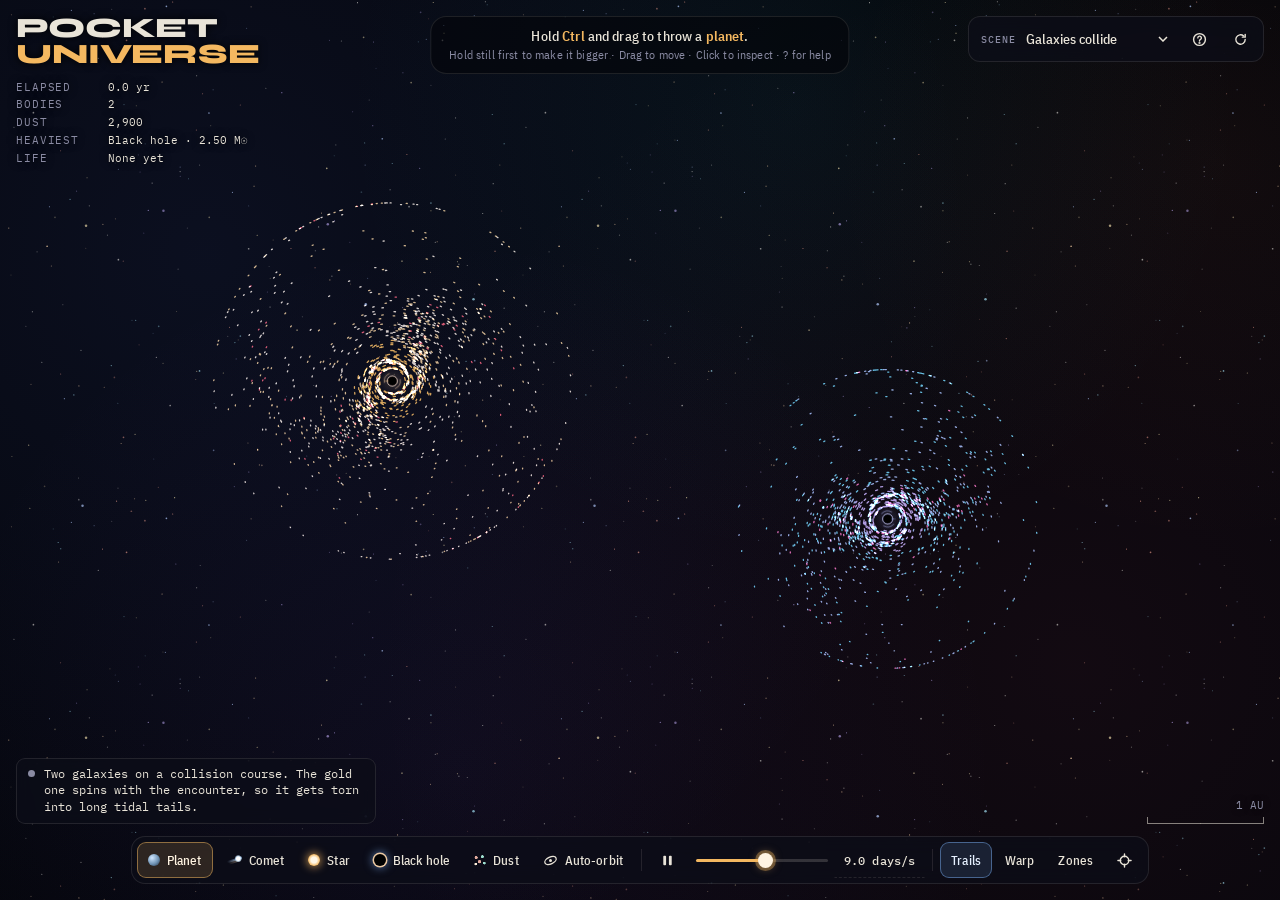
==== index.html @ 4cab1330 "Batch B1: read engine constants from the hook, a real phone bench profile, a memory soak, and a same" ====
<!doctype html>
<!--
  Pocket Universe: a gravity sandbox for the browser.
  Copyright (c) 2026 Luke Bennie <lukebennie@gmail.com>. All rights reserved.
  https://github.com/lbennietech/pocket-universe
-->
<html lang="en">
<head>
<meta charset="utf-8">
<meta name="viewport" content="width=device-width, initial-scale=1, viewport-fit=cover">
<title>Pocket Universe</title>
<meta name="description" content="A gravity sandbox in your browser: throw planets, comets, stars and black holes into space, watch orbits, tidal disruptions and supernovae, and nurture life in habitable zones.">
<meta name="author" content="Luke Bennie">
<meta name="copyright" content="Copyright (c) 2026 Luke Bennie">
<meta name="theme-color" content="#04050a">
<link rel="icon" href="data:image/svg+xml,%3Csvg xmlns='http://www.w3.org/2000/svg' viewBox='0 0 32 32'%3E%3Crect width='32' height='32' rx='7' fill='%2304050a'/%3E%3Cellipse cx='16' cy='16' rx='12' ry='5.5' fill='none' stroke='%23f4b860' stroke-width='1.6' transform='rotate(-25 16 16)'/%3E%3Ccircle cx='16' cy='16' r='4' fill='%23fff4e2'/%3E%3Ccircle cx='26' cy='11.5' r='2' fill='%237fb6ff'/%3E%3C/svg%3E">
<style>
  :root { padding-top: env(safe-area-inset-top, 0px); padding-bottom: env(safe-area-inset-bottom, 0px); box-sizing: border-box; height: 100%; }
  body { margin: 0; }
  [hidden] { display: none !important; }
</style>
<link rel="preconnect" href="https://fonts.googleapis.com">
<link rel="preconnect" href="https://fonts.gstatic.com" crossorigin>
<link rel="stylesheet" href="https://fonts.googleapis.com/css2?family=IBM+Plex+Mono:wght@400;500&family=IBM+Plex+Sans+Condensed:wght@400;500;600&family=Syne:wght@800&display=swap">
<style>
  :root {
    color-scheme: dark;
    --void: #04050a;
    --panel: rgba(12, 14, 24, 0.76);
    --edge: rgba(233, 228, 216, 0.11);
    --ink: #e9e4d8;
    --dim: #8a8ba3;
    --gold: #f4b860;
    --ion: #7fb6ff;
    --life: #7fe0b0;
    --lost: #d98c7a;
    --display: "Syne", "Arial Black", system-ui, sans-serif;
    --ui: "IBM Plex Sans Condensed", "Arial Narrow", system-ui, sans-serif;
    --mono: "IBM Plex Mono", ui-monospace, Consolas, monospace;
  }
  html, body { height: 100%; }
  body {
    background: var(--void);
    color: var(--ink);
    font-family: var(--ui);
    overflow: hidden;
    -webkit-user-select: none;
    user-select: none;
  }
  #stage { position: relative; height: 100%; overflow: hidden; background: var(--void); }
  #sky {
    position: absolute; inset: 0; width: 100%; height: 100%;
    display: block; cursor: grab; touch-action: none;
    -webkit-touch-callout: none;
  }

  /* ---- top ---- */
  .top {
    position: absolute; top: 16px; left: 16px; right: 16px;
    display: flex; justify-content: space-between; align-items: flex-start; gap: 16px;
    pointer-events: none;
  }
  .brand { display: grid; gap: 12px; text-shadow: 0 0 8px #000; }
  .mark {
    margin: 0;
    font: 800 clamp(20px, 2.4vw, 28px)/0.92 var(--display);
    letter-spacing: -0.005em;
    text-transform: uppercase;
    color: var(--ink);
  }
  .mark span { display: block; color: var(--gold); }
  .readout {
    margin: 0;
    display: grid; grid-template-columns: auto auto;
    column-gap: 16px; row-gap: 3px;
    font: 400 11px/1.35 var(--mono);
  }
  .readout dt { color: var(--dim); text-transform: uppercase; letter-spacing: 0.08em; }
  .readout dd { margin: 0; color: var(--ink); font-variant-numeric: tabular-nums; }
  .readout dd.alive { color: var(--life); }

  .side { display: grid; gap: 10px; justify-items: end; pointer-events: none; }
  .side > * { pointer-events: auto; }
  .panel {
    background: var(--panel);
    border: 1px solid var(--edge);
    border-radius: 12px;
    -webkit-backdrop-filter: blur(10px); backdrop-filter: blur(10px);
  }
  .scene { display: flex; align-items: center; gap: 4px; padding: 4px; }
  .scene label {
    font: 500 10px var(--mono); letter-spacing: 0.1em; text-transform: uppercase;
    color: var(--dim); padding-left: 8px;
  }
  select {
    -webkit-appearance: none; appearance: none;
    font: 500 14px var(--ui); color: var(--ink);
    background: transparent url("data:image/svg+xml,%3Csvg xmlns='http://www.w3.org/2000/svg' width='10' height='6'%3E%3Cpath d='M1 1l4 4 4-4' fill='none' stroke='%23e9e4d8' stroke-width='1.5'/%3E%3C/svg%3E") no-repeat right 9px center;
    border: 0; border-radius: 8px;
    padding: 8px 28px 8px 6px;
    cursor: pointer;
    max-width: 48vw;
  }
  select:hover { background-color: rgba(255, 255, 255, 0.06); }
  select option { background: #0c0e18; color: #e9e4d8; }

  /* ---- inspector card ---- */
  #card { width: min(280px, 62vw); padding: 10px 12px 12px; }
  #card header { display: flex; align-items: center; gap: 8px; }
  #card h2 { margin: 0; flex: 1; font: 600 16px/1.2 var(--ui); letter-spacing: 0.01em; }
  #cStats {
    margin: 10px 0 0;
    display: grid; grid-template-columns: auto 1fr;
    column-gap: 12px; row-gap: 4px;
    font: 400 11px/1.4 var(--mono);
  }
  #cStats dt { color: var(--dim); text-transform: uppercase; letter-spacing: 0.08em; }
  #cStats dd { margin: 0; text-align: right; font-variant-numeric: tabular-nums; }
  #cStats dd.alive { color: var(--life); }
  #cNote { margin: 10px 0 0; font: 400 13px/1.45 var(--ui); color: var(--dim); max-width: 60ch; }

  /* ---- bottom ---- */
  .bottom {
    position: absolute; left: 16px; right: 16px; bottom: 16px;
    display: grid; grid-template-columns: 1fr auto 1fr; align-items: end; gap: 12px;
    pointer-events: none;
  }
  .dock {
    grid-column: 2; grid-row: 1;
    pointer-events: auto;
    display: flex; flex-wrap: wrap; justify-content: center; align-items: center; gap: 2px;
    padding: 5px;
    border-radius: 14px;
  }
  .group { display: flex; flex-wrap: wrap; justify-content: center; gap: 2px; align-items: center; }
  .sep { width: 1px; height: 22px; background: var(--edge); margin: 0 5px; }
  .chip {
    font: 500 13px var(--ui); letter-spacing: 0.01em;
    color: var(--ink);
    background: transparent;
    border: 1px solid transparent; border-radius: 9px;
    min-height: 36px; padding: 0 10px;
    display: inline-flex; align-items: center; gap: 7px;
    cursor: pointer;
    white-space: nowrap;
    transition: background-color 0.15s, border-color 0.15s;
  }
  .chip:hover { background: rgba(255, 255, 255, 0.07); }
  .lbl-short { display: none; }
  .chip:focus-visible, select:focus-visible { outline: 2px solid var(--gold); outline-offset: 2px; }
  .chip[aria-pressed="true"] {
    background: rgba(244, 184, 96, 0.15);
    border-color: rgba(244, 184, 96, 0.5);
    color: #fff4e2;
  }
  .chip.icon { padding: 0 10px; }
  .chip.mini { min-height: 28px; padding: 0 8px; font-size: 12px; }
  .chip svg { width: 15px; height: 15px; flex: none; }
  .chip.num { font-family: var(--mono); font-size: 12px; padding: 0 9px; font-variant-numeric: tabular-nums; }

  /* ---- speed slider ---- */
  .speed { display: inline-flex; align-items: center; min-height: 36px; padding: 0 4px 0 8px; }
  .speed input {
    -webkit-appearance: none; appearance: none;
    width: 132px; height: 22px; margin: 0;
    background: transparent; cursor: pointer;
  }
  .speed input::-webkit-slider-runnable-track {
    height: 3px; border-radius: 2px;
    background: linear-gradient(to right, var(--gold) var(--p, 50%), rgba(233, 228, 216, 0.18) var(--p, 50%));
  }
  .speed input::-webkit-slider-thumb {
    -webkit-appearance: none; appearance: none;
    width: 15px; height: 15px; margin-top: -6px;
    border: 0; border-radius: 50%;
    background: #fff4e2;
    box-shadow: 0 0 0 3px rgba(244, 184, 96, 0.35), 0 0 10px rgba(244, 184, 96, 0.5);
  }
  .speed input::-moz-range-track { height: 3px; border-radius: 2px; background: rgba(233, 228, 216, 0.18); }
  .speed input::-moz-range-progress { height: 3px; border-radius: 2px; background: var(--gold); }
  .speed input::-moz-range-thumb {
    width: 15px; height: 15px; border: 0; border-radius: 50%;
    background: #fff4e2;
    box-shadow: 0 0 0 3px rgba(244, 184, 96, 0.35), 0 0 10px rgba(244, 184, 96, 0.5);
  }
  .speed input:focus-visible { outline: 2px solid var(--gold); outline-offset: 2px; border-radius: 6px; }
  #speedLabel { min-width: 10.5ch; justify-content: center; border-bottom: 1px dashed var(--edge); border-radius: 0; }
  #speedLabel:hover, #speedLabel:focus-visible { color: var(--gold); border-color: var(--gold); }

  .glyph { width: 12px; height: 12px; border-radius: 50%; flex: none; display: inline-block; }
  .g-planet { background: radial-gradient(circle at 34% 32%, #cfe6ff, #6f93b4 55%, #1d2a3a); }
  .g-life { background: radial-gradient(circle at 34% 32%, #d8ffe9, #4f9c7c 55%, #13281f); box-shadow: 0 0 0 1.5px rgba(127, 224, 176, 0.6); }
  .g-star {
    background: radial-gradient(circle, #fff7e6 0 34%, #f4b860 70%);
    box-shadow: 0 0 9px 1px rgba(244, 184, 96, 0.75);
  }
  .g-bh {
    background: #000;
    box-shadow: 0 0 0 1.5px rgba(255, 216, 170, 0.9), 0 0 8px 2px rgba(127, 182, 255, 0.55);
  }
  .g-comet {
    width: 16px; height: 12px; border-radius: 0;
    background:
      radial-gradient(circle at 78% 50%, #ffffff 0 1.8px, rgba(200, 230, 255, 0.85) 2.6px, transparent 3.8px),
      linear-gradient(to left, rgba(170, 210, 255, 0.85), rgba(170, 210, 255, 0) 95%) left 50% / 100% 2px no-repeat,
      linear-gradient(to left, rgba(255, 228, 190, 0.5), rgba(255, 228, 190, 0) 85%) left 70% / 90% 3px no-repeat;
    transform: rotate(-18deg);
  }
  .g-dust {
    border-radius: 0;
    background:
      radial-gradient(circle at 18% 30%, #e0a99c 0 1.3px, transparent 1.8px),
      radial-gradient(circle at 70% 22%, #9fe0d0 0 1.2px, transparent 1.7px),
      radial-gradient(circle at 46% 64%, #e0a99c 0 1.4px, transparent 1.9px),
      radial-gradient(circle at 86% 76%, #9fe0d0 0 1.1px, transparent 1.6px),
      radial-gradient(circle at 14% 84%, #fff1dc 0 1px, transparent 1.5px);
  }

  #feed {
    grid-column: 1; grid-row: 1;
    justify-self: start;
    list-style: none; margin: 0; padding: 0;
    display: flex; flex-direction: column; gap: 6px;
    max-width: 360px;
  }
  #feed li {
    font: 400 12px/1.4 var(--mono);
    color: var(--ink);
    background: var(--panel);
    border: 1px solid var(--edge);
    border-radius: 9px;
    padding: 7px 11px;
    display: flex; gap: 9px; align-items: baseline;
    -webkit-backdrop-filter: blur(8px); backdrop-filter: blur(8px);
    transition: opacity 0.8s, transform 0.8s;
    animation: rise 0.35s ease-out;
  }
  #feed li.out { opacity: 0; transform: translateY(4px); }
  #feed li i { width: 7px; height: 7px; border-radius: 50%; flex: none; transform: translateY(-1px); background: var(--dim); }
  #feed li i.t-star { background: var(--gold); box-shadow: 0 0 6px var(--gold); }
  #feed li i.t-bh { background: #000; box-shadow: 0 0 0 1.5px var(--ion); }
  #feed li i.t-nova { background: #fff1dc; box-shadow: 0 0 8px 2px #ffc98a; }
  #feed li i.t-planet { background: #8fb5b8; }
  #feed li i.t-life { background: var(--life); box-shadow: 0 0 6px var(--life); }
  #feed li i.t-lost { background: var(--lost); }
  #feed li i.t-wave { background: transparent; box-shadow: 0 0 0 1.5px var(--ion), 0 0 0 3.5px rgba(127, 182, 255, 0.35); }
  @keyframes rise { from { opacity: 0; transform: translateY(6px); } }

  .scale {
    grid-column: 3; grid-row: 1;
    justify-self: end;
    display: grid; justify-items: end; gap: 5px;
    font: 400 11px var(--mono); color: var(--dim);
    text-shadow: 0 0 6px #000;
  }
  .scale i {
    display: block; height: 6px; width: 100px;
    border: 1px solid rgba(233, 228, 216, 0.55); border-top: 0;
  }

  /* The hint sits at the top centre, between the title and the scene picker,
     so it stays clear of the action in the middle of the screen. */
  #hint {
    position: absolute; left: 50%; top: 16px;
    transform: translateX(-50%);
    box-sizing: border-box;
    width: max-content; max-width: min(560px, calc(100% - 640px));
    text-align: center;
    font: 500 14px/1.45 var(--ui); letter-spacing: 0.01em;
    color: var(--ink);
    background: rgba(4, 5, 10, 0.62);
    border: 1px solid var(--edge);
    border-radius: 16px;
    padding: 9px 18px;
    pointer-events: none;
    transition: opacity 0.6s;
  }
  #hint b { color: var(--gold); font-weight: 600; }
  #hint small { display: block; font: 400 12px/1.5 var(--ui); color: var(--dim); }
  #hint.gone { opacity: 0; }
  @media (max-width: 1100px) {
    /* no room beside the title: sit just under the readout instead */
    #hint { top: 178px; max-width: calc(100% - 32px); }
  }

  /* The tool you're holding is gold; settings that are switched on are blue,
     so the two don't look alike. */
  .chip.toggle[aria-pressed="true"] {
    background: rgba(127, 182, 255, 0.13);
    border-color: rgba(127, 182, 255, 0.45);
    color: #e6f0ff;
  }
  html { touch-action: pan-x pan-y; }   /* no accidental page zoom from the dock */
  .nowrap { white-space: nowrap; }

  @media (max-width: 1600px) {
    .bottom { grid-template-columns: 1fr auto; }
    .dock { grid-column: 1 / -1; grid-row: 2; justify-self: center; }
    .scale { grid-column: 2; }
  }
  @media (max-width: 1024px) {
    /* the dock wraps onto more than one row below this width (tablets
       included), where a fixed separator can end up stranded at a wrap */
    .sep { display: none; }
  }
  @media (max-width: 720px) {
    .dock { gap: 2px 4px; }
  }
  @media (max-width: 600px) {
    .top.inspecting .readout { display: none; }
    /* on a phone the inspector takes the full width under the scene picker */
    .top.inspecting .brand { display: none; }
    .top.inspecting .side { width: 100%; }
    #card { width: auto; justify-self: stretch; }
  }
  @media (max-width: 1100px) {
    /* the hint and the inspector share the same space on narrow screens */
    .top.inspecting ~ #hint { opacity: 0; }
  }
  @media (max-width: 480px) {
    .chip { padding: 0 7px; font-size: 12px; min-height: 34px; }
    .speed input { width: 104px; }
    .top { gap: 8px; }
    .scene label { display: none; }
    select { max-width: 34vw; font-size: 13px; padding-right: 22px; background-position: right 6px center; }
    .scene { gap: 0; }
    .scene .chip.icon { padding: 0 6px; }
    .readout { font-size: 10px; }
    #feed li { font-size: 11px; }
    #hint { top: 168px; font-size: 13px; }
    #assist .lbl { display: none; }
    #assist .lbl-short { display: inline; }
    .mark { font-size: 18px; }
  }
  @media (prefers-reduced-motion: reduce) {
    #feed li { animation: none; }
  }
</style>
</head>
<body>
<div id="stage">
  <canvas id="sky" aria-label="Gravity simulation. Drag to move around, click or tap an object to inspect it, hold Ctrl and drag (or touch and hold) to throw objects into space."></canvas>

  <div class="top">
    <div class="brand">
      <h1 class="mark">Pocket<span>Universe</span></h1>
      <dl class="readout">
        <dt>Elapsed</dt><dd id="rTime">0.0 yr</dd>
        <dt>Bodies</dt><dd id="rBodies">0</dd>
        <dt>Dust</dt><dd id="rDust">0</dd>
        <dt>Heaviest</dt><dd id="rHeavy">—</dd>
        <dt>Life</dt><dd id="rLife">None yet</dd>
      </dl>
    </div>
    <div class="side">
      <div class="scene panel">
        <label for="scene">Scene</label>
        <select id="scene">
          <option value="galaxies">Galaxies collide</option>
          <option value="cradle">Cradle of life</option>
          <option value="feast">Black hole feast</option>
          <option value="eight">Figure eight</option>
          <option value="formation">Solar system forming</option>
          <option value="binary">Binary star</option>
          <option value="mayhem">Mayhem</option>
          <option value="empty">Empty space</option>
        </select>
        <button class="chip icon" id="help" title="How to play, and what this scene is about (H)" aria-label="Help">
          <svg viewBox="0 0 16 16" fill="none" stroke="currentColor" stroke-width="1.5" stroke-linecap="round"><circle cx="8" cy="8" r="6.3"/><path d="M6.2 6.3a1.9 1.9 0 1 1 2.6 1.8c-.5.2-.8.6-.8 1.1v.4"/><circle cx="8" cy="11.6" r=".4" fill="currentColor"/></svg>
        </button>
        <button class="chip icon" id="restart" title="Restart scene (R)" aria-label="Restart scene">
          <svg viewBox="0 0 16 16" fill="none" stroke="currentColor" stroke-width="1.5" stroke-linecap="round"><path d="M13 8a5 5 0 1 1-1.6-3.7"/><path d="M13 2.5v3h-3"/></svg>
        </button>
      </div>
      <section id="card" class="panel" hidden aria-label="Inspector">
        <header>
          <span class="glyph g-planet" id="cGlyph"></span>
          <h2 id="cTitle">Planet</h2>
          <button class="chip mini toggle" id="cFollow" aria-pressed="true" title="Keep the camera on this object (F)">Follow</button>
          <button class="chip mini icon" id="cClose" aria-label="Close inspector" title="Close (Esc)">
            <svg viewBox="0 0 16 16" fill="none" stroke="currentColor" stroke-width="1.6" stroke-linecap="round"><path d="M4 4l8 8M12 4l-8 8"/></svg>
          </button>
        </header>
        <dl id="cStats"></dl>
        <p id="cNote"></p>
      </section>
    </div>
  </div>

  <div id="hint"></div>

  <div class="bottom">
    <ol id="feed" aria-live="polite"></ol>

    <nav class="dock panel" aria-label="Controls">
      <div class="group" role="group" aria-label="What to create">
        <button class="chip" data-tool="planet" aria-pressed="true" title="Planet (1)"><span class="glyph g-planet"></span>Planet</button>
        <button class="chip" data-tool="comet" aria-pressed="false" title="Comet (2)"><span class="glyph g-comet"></span>Comet</button>
        <button class="chip" data-tool="star" aria-pressed="false" title="Star (3)"><span class="glyph g-star"></span>Star</button>
        <button class="chip" data-tool="bh" aria-pressed="false" title="Black hole (4)"><span class="glyph g-bh"></span>Black hole</button>
        <button class="chip" data-tool="dust" aria-pressed="false" title="Dust cloud (5)"><span class="glyph g-dust"></span>Dust</button>
        <button class="chip toggle" id="assist" aria-label="Auto-orbit" aria-pressed="false" title="Throw into a perfect circular orbit (O, or hold Shift while throwing)">
          <svg viewBox="0 0 16 16" fill="none" stroke="currentColor" stroke-width="1.4"><ellipse cx="8" cy="8" rx="6.5" ry="3.6" transform="rotate(-25 8 8)"/><circle cx="8" cy="8" r="1.6" fill="currentColor" stroke="none"/></svg><span class="lbl">Auto-orbit</span><span class="lbl-short">Orbit</span>
        </button>
      </div>
      <span class="sep"></span>
      <div class="group" role="group" aria-label="Time">
        <button class="chip icon" id="pause" title="Pause (Space)" aria-label="Pause" aria-pressed="false">
          <svg id="icoPause" viewBox="0 0 16 16" fill="currentColor"><rect x="3.5" y="3" width="3" height="10" rx="1"/><rect x="9.5" y="3" width="3" height="10" rx="1"/></svg>
          <svg id="icoPlay" viewBox="0 0 16 16" fill="currentColor" hidden><path d="M4.5 2.8v10.4a.6.6 0 0 0 .9.5l8.3-5.2a.6.6 0 0 0 0-1L5.4 2.3a.6.6 0 0 0-.9.5z"/></svg>
        </button>
        <span class="speed" title="Simulation speed: how much time passes each second ([ slower, ] faster)">
          <input type="range" id="speed" min="0" max="1000" step="1" aria-label="Simulation speed">
        </span>
        <button class="chip num" id="speedLabel" title="Reset to normal speed">9.0 days/s</button>
      </div>
      <span class="sep"></span>
      <div class="group" role="group" aria-label="View">
        <button class="chip toggle" id="trails" aria-pressed="true" title="Trails (T)">Trails</button>
        <button class="chip toggle" id="warp" aria-pressed="false" title="Show how mass bends space (G)">Warp</button>
        <button class="chip toggle" id="zones" aria-pressed="false" title="Habitable zones (Z)">Zones</button>
        <button class="chip icon" id="center" title="Center view (F)" aria-label="Center view">
          <svg viewBox="0 0 16 16" fill="none" stroke="currentColor" stroke-width="1.5" stroke-linecap="round"><circle cx="8" cy="8" r="4.5"/><path d="M8 1v3M8 12v3M1 8h3M12 8h3"/></svg>
        </button>
      </div>
    </nav>

    <div class="scale" aria-hidden="true"><span id="scaleLabel">1 AU</span><i id="scaleBar"></i></div>
  </div>
</div>

<script>
/*
 * Pocket Universe
 * Copyright (c) 2026 Luke Bennie <lukebennie@gmail.com>. All rights reserved.
 *
 * An N-body gravity sandbox: planets, comets, stars, black holes and dust,
 * with collisions, tidal disruption, supernovae and life in habitable zones.
 * Plain JavaScript on a 2D canvas, with no dependencies.
 */
(() => {
  'use strict';

  // ---------------------------------------------------------------------------
  // Units. G = 1. 200 world units = 1 AU, 12,000 mass units = 1 solar mass.
  // With those choices a 1 AU orbit around 1 M☉ takes ~162 time units = 1 year.
  // ---------------------------------------------------------------------------
  const AU = 200;
  const MSUN = 12000;
  const MJUP = MSUN / 1047.6;
  const YEAR = 2 * Math.PI * Math.sqrt(AU ** 3 / MSUN);
  const KMS = (1 / AU) / (1 / YEAR) * 4.74;      // 1 velocity unit in km/s
  const IGNITE = 0.08 * MSUN;                     // hydrogen-burning limit
  const DWARF = 13 * MJUP;                        // deuterium-burning limit: above this, a brown dwarf
  const COLLAPSE = 20 * MSUN;                     // core collapse to a black hole
  const EPS2 = 16;                                // gravitational softening²
  const DT = 0.085;
  const MAX_T = 8000;
  const TRAIL = 90;
  const FAR = 30000;
  const RANK = { planet: 0, star: 1, bh: 2 };
  const RATE_MIN = 0.05, RATE_MAX = 200;          // simulated time units per real second
  const RATE_DEFAULT = 4;                         // about 9 days a second
  const TRAIL_DT = 1.36;                          // simulated time between trail points
  const SHED_DT = 2;                              // simulated time between comet dust grains
  const HZ_LO = 1 / (1.55 * 1.55), HZ_HI = 1 / (0.95 * 0.95);   // habitable flux range, Earth = 1
  const LIFE_MIN = 10;                            // lighter worlds can't hold an atmosphere (in this toy)
  const LIFE_T = [4 * YEAR, 14 * YEAR, 28 * YEAR];
  const STAGE_NAME = ['None', 'Microbial', 'Civilization', 'Spacefaring'];

  const canvas = document.getElementById('sky');
  const ctx = canvas.getContext('2d');
  const stage = document.getElementById('stage');
  const reduceMotion = matchMedia('(prefers-reduced-motion: reduce)').matches;
  const coarse = matchMedia('(pointer: coarse)').matches;
  const MOD = /Mac|iPhone|iPad|iPod/.test(navigator.platform || navigator.userAgent) ? '⌘' : 'Ctrl';

  // Planet looks: base color, a second color for bands or surface patches,
  // and whether the planet is banded like a gas giant.
  const PLANET_STYLES = {
    ocean:   { name: 'Ocean world',  rgb: [58, 124, 222],  alt: [226, 238, 255] },
    teal:    { name: 'Ocean world',  rgb: [38, 172, 170],  alt: [206, 250, 236] },
    jungle:  { name: 'Jungle world', rgb: [86, 170, 90],   alt: [44, 112, 176] },
    desert:  { name: 'Desert world', rgb: [224, 178, 110], alt: [178, 116, 66] },
    rust:    { name: 'Rocky world',  rgb: [200, 96, 60],   alt: [124, 54, 38] },
    ash:     { name: 'Barren world', rgb: [156, 150, 146], alt: [98, 94, 92] },
    lava:    { name: 'Lava world',   rgb: [172, 62, 42],   alt: [255, 176, 64] },
    ice:     { name: 'Ice world',    rgb: [200, 234, 255], alt: [126, 184, 232] },
    lime:    { name: 'Exotic world', rgb: [174, 216, 82],  alt: [236, 250, 176] },
    gas:     { name: 'Gas giant',    rgb: [218, 180, 130], alt: [166, 102, 60],  bands: true },
    amber:   { name: 'Gas giant',    rgb: [240, 152, 66],  alt: [252, 224, 172], bands: true },
    violet:  { name: 'Gas giant',    rgb: [154, 108, 226], alt: [222, 176, 255], bands: true },
    rose:    { name: 'Gas giant',    rgb: [234, 126, 172], alt: [255, 204, 222], bands: true },
    neptune: { name: 'Ice giant',    rgb: [72, 122, 242],  alt: [154, 204, 255], bands: true },
    uranus:  { name: 'Ice giant',    rgb: [134, 222, 228], alt: [196, 248, 246], bands: true },
    dwarf:   { name: 'Brown dwarf',  rgb: [176, 66, 122],  alt: [236, 112, 140], bands: true }
  };
  const PLANET_KEYS = Object.keys(PLANET_STYLES).filter(k => k !== 'dwarf');
  const ROCKY = ['rust', 'ash', 'lava', 'ice', 'desert'];
  const ICE_RGB = [214, 236, 255];
  const TRACER_RGB = [
    '246,207,142', '168,198,255', '224,169,156', '255,241,220', '159,224,208', '150,255,205',
    '255,120,200', '176,140,255', '110,220,255', '255,150,100', '200,240,120', '255,95,110',
    '255,190,80', '200,180,255'
  ];
  // Dust clouds are drawn from one of these color families, like real nebulae.
  const DUST_FAMILIES = [[6, 8, 3], [9, 7, 12], [11, 4, 3], [1, 13, 8], [10, 4, 0], [2, 12, 9], [7, 6, 13]];
  const NONPROBE = [0, 1, 2, 3, 4, 6, 7, 8, 9, 10, 11, 12, 13];
  const STAR_STOPS = [
    [0.08, [255, 72, 52]], [0.3, [255, 112, 62]], [0.7, [255, 166, 82]], [1.0, [255, 214, 122]],
    [1.6, [255, 244, 214]], [3.0, [234, 240, 255]], [8.0, [166, 196, 255]], [25, [120, 150, 255]],
    [80, [150, 124, 255]]
  ];
  const BH_DISK = [[244, 184, 96], [255, 128, 160], [176, 140, 255], [110, 210, 255], [255, 150, 80]];

  // ---------------------------------------------------------------------------
  // State
  // ---------------------------------------------------------------------------
  let bodies = [];
  let nextId = 1;
  let effects = [];
  let lights = [];
  let simTime = 0;
  let lifeClock = 0;
  let paused = false;
  let rate = RATE_DEFAULT;
  let trailClock = 0;
  let shedClock = 0;
  let showTrails = true;
  let showWarp = false;
  let showZones = false;
  let orbitAssist = false;
  let tool = 'planet';
  let sceneKey = 'galaxies';
  let flash = 0;
  let shake = 0;
  let frameN = 0;
  let spawned = false;
  let selected = null;
  let follow = false;
  let followK = 0;
  const cam = { x: 0, y: 0, z: 1, target: null };

  const T = {
    n: 0,
    x: new Float32Array(MAX_T), y: new Float32Array(MAX_T),
    vx: new Float32Array(MAX_T), vy: new Float32Array(MAX_T),
    px: new Float32Array(MAX_T), py: new Float32Array(MAX_T),
    c: new Uint8Array(MAX_T)
  };

  // ---------------------------------------------------------------------------
  // Helpers
  // ---------------------------------------------------------------------------
  const clamp = (v, a, b) => Math.max(a, Math.min(b, v));
  // All randomness that shapes the simulation goes through rand(). Normally it
  // is Math.random; tests and benchmarks swap in a seeded generator so the
  // same seed always builds and runs the same universe. Purely visual noise
  // (screen shake, background stars) keeps using Math.random.
  let rand = Math.random;
  function seededRand(seed) {
    let t = seed >>> 0;
    return () => {   // mulberry32
      t = (t + 0x6D2B79F5) >>> 0;
      let r = Math.imul(t ^ (t >>> 15), 1 | t);
      r = (r + Math.imul(r ^ (r >>> 7), 61 | r)) ^ r;
      return ((r ^ (r >>> 14)) >>> 0) / 4294967296;
    };
  }
  const pick = arr => arr[(rand() * arr.length) | 0];
  const hash =(a, b) => { const s = Math.sin(a * 12.9898 + b * 78.233) * 43758.5453; return s - Math.floor(s); };
  function gauss() {
    let u = 0, v = 0;
    while (!u) u = rand();
    while (!v) v = rand();
    return Math.sqrt(-2 * Math.log(u)) * Math.cos(2 * Math.PI * v);
  }
  function starRGB(m) {
    const s = Math.max(0.05, m / MSUN), L = Math.log(s), st = STAR_STOPS;
    if (s <= st[0][0]) return st[0][1].slice();
    for (let i = 1; i < st.length; i++) {
      if (s <= st[i][0]) {
        const a = Math.log(st[i - 1][0]), b = Math.log(st[i][0]);
        const t = (L - a) / (b - a);
        return st[i - 1][1].map((c, k) => Math.round(c + (st[i][1][k] - c) * t));
      }
    }
    return st[st.length - 1][1].slice();
  }
  const lighten = (rgb, t) => rgb.map(c => Math.round(c + (255 - c) * t)).join(',');

  function massLabel(m, kind) {
    if (kind === 'planet') {
      const j = m / MJUP;
      if (j < 0.1) return (j * 317.8).toFixed(1) + ' M⊕';
      return j.toFixed(j < 10 ? 2 : 1) + ' M♃';
    }
    const s = m / MSUN;
    return s.toFixed(s < 10 ? 2 : 1) + ' M☉';
  }
  function kindName(b) {
    if (b.icy) return 'Comet';
    if (b.kind === 'planet') {
      if (b.m > DWARF) return 'Brown dwarf';
      if (b.life) return 'Living world';
      return b.style && b.style !== 'dwarf' ? PLANET_STYLES[b.style].name : 'Planet';
    }
    return b.kind === 'star' ? 'Star' : 'Black hole';
  }
  function fmtNum(v) {
    if (v >= 100) return Math.round(v).toLocaleString();
    if (v >= 1) return v.toFixed(2);
    return v.toPrecision(2);
  }
  function fmtTime(t) {
    const y = t / YEAR;
    if (y < 1000) return y.toFixed(1) + ' yr';
    if (y < 1e6) return (y / 1000).toFixed(2) + ' kyr';
    return (y / 1e6).toFixed(2) + ' Myr';
  }
  function spectral(Tk) {
    return Tk >= 30000 ? 'O' : Tk >= 10000 ? 'B' : Tk >= 7500 ? 'A' : Tk >= 6000 ? 'F' : Tk >= 5200 ? 'G' : Tk >= 3700 ? 'K' : 'M';
  }

  const spriteCache = new Map();
  function glowSprite(rgb) {
    const key = rgb.map(c => c >> 3).join(',');
    let s = spriteCache.get(key);
    if (s) return s;
    s = document.createElement('canvas');
    s.width = s.height = 128;
    const g = s.getContext('2d');
    const gr = g.createRadialGradient(64, 64, 0, 64, 64, 64);
    const c = rgb.join(',');
    gr.addColorStop(0, 'rgba(255,255,255,1)');
    gr.addColorStop(0.08, `rgba(${c},0.95)`);
    gr.addColorStop(0.24, `rgba(${c},0.35)`);
    gr.addColorStop(0.55, `rgba(${c},0.08)`);
    gr.addColorStop(1, `rgba(${c},0)`);
    g.fillStyle = gr;
    g.fillRect(0, 0, 128, 128);
    spriteCache.set(key, s);
    return s;
  }
  const COMA = glowSprite([140, 245, 200]);

  // ---------------------------------------------------------------------------
  // Bodies
  // ---------------------------------------------------------------------------
  // Sizes are exaggerated so a glance tells light from heavy: planets grow with
  // the cube root of mass, stars and black holes with the square root. Like real
  // brown dwarfs, planets barely grow past 13 M♃, and red dwarfs shrink slowly
  // below 0.5 M☉, so the smallest star is still bigger than the biggest planet.
  function radiusFor(m, kind) {
    if (kind === 'bh') return 2.7 * Math.sqrt(m / MSUN);
    if (kind === 'star') {
      const s = m / MSUN;
      return s >= 0.5 ? 14 * Math.sqrt(s) : 14 * Math.SQRT1_2 * Math.pow(s / 0.5, 0.25);
    }
    return m <= 150 ? 0.9 * Math.cbrt(m) : 0.9 * Math.cbrt(150) * Math.pow(m / 150, 0.1);
  }
  // On-screen glow diameter for a body drawn with radius R px. Big bodies get
  // proportionally less halo so giants don't wash out the screen.
  function glowSize(R, kind) {
    return kind === 'bh' ? Math.max(30, R * (4 + 70 / (R + 6))) : Math.max(18, R * (3 + 96 / (R + 10)));
  }
  function styleFor(m, pref) {
    if (m > DWARF) return 'dwarf';
    if (m < 2 && !ROCKY.includes(pref)) return pick(ROCKY);
    return pref || pick(PLANET_KEYS);
  }
  function paintPlanet(b) {
    b.style = styleFor(b.m, b.style);
    const s = PLANET_STYLES[b.style];
    b.rgb = s.rgb.slice();
    b.alt = s.alt;
    b.bands = !!s.bands;
    b.tilt = (rand() - 0.5) * 0.7;
  }
  function refresh(b) {
    b.r = radiusFor(b.m, b.kind);
    if (b.kind === 'star') b.rgb = starRGB(b.m);
    else if (b.kind === 'bh') b.rgb = b.disk || (b.disk = pick(BH_DISK).slice());
    else if (!b.rgb) paintPlanet(b);
    b.rgbStr = b.rgb.join(',');
    b.altStr = (b.alt || b.rgb).join(',');
    b.core = `rgb(${lighten(b.rgb, 0.62)})`;
    b.hot = `rgb(${lighten(b.rgb, 0.9)})`;
    b.limb = `rgb(${lighten(b.rgb, 0.12)})`;
    b.ringStr = lighten(b.rgb, 0.6);
    b.sprite = glowSprite(b.rgb);
    b.cr = b.r * (b.kind === 'planet' ? 1.4 : b.kind === 'bh' ? 1.6 : 1);
    b.lum = b.kind === 'star' ? Math.pow(b.m / MSUN, 3.5) : 0;
    if (b.kind !== 'planet') b.icy = false;
  }
  // `look` is an RGB array (a fixed color, or a black hole's disk color) or
  // the name of a planet style.
  function makeBody(x, y, vx, vy, m, kind, look) {
    const color = Array.isArray(look) ? look : null;
    const b = {
      id: nextId++, x, y, vx, vy, ax: 0, ay: 0, m, kind,
      rgb: kind === 'planet' ? color : null, disk: kind === 'bh' ? color : null,
      style: typeof look === 'string' ? look : null,
      trail: new Float32Array(TRAIL * 2), th: 0, tl: 0,
      dead: false, spin: rand() * 6.283, feed: 0,
      icy: false, hz: 0, life: 0, flux: 0
    };
    refresh(b);
    return b;
  }
  function makeComet(x, y, vx, vy, m) {
    const b = makeBody(x, y, vx, vy, m, 'planet', ICE_RGB.slice());
    b.icy = true;
    return b;
  }
  function addTracer(x, y, vx, vy, c) {
    if (T.n >= MAX_T) return;
    const i = T.n++;
    T.x[i] = T.px[i] = x; T.y[i] = T.py[i] = y;
    T.vx[i] = vx; T.vy[i] = vy; T.c[i] = c;
  }
  function removeTracer(i) {
    const j = --T.n;
    if (i === j) return;
    T.x[i] = T.x[j]; T.y[i] = T.y[j]; T.vx[i] = T.vx[j]; T.vy[i] = T.vy[j];
    T.px[i] = T.px[j]; T.py[i] = T.py[j]; T.c[i] = T.c[j];
  }
  function addFx(x, y, size, rgb, kind, life) {
    effects.push({ x, y, size, rgb: Array.isArray(rgb) ? rgb.join(',') : rgb, kind, life, max: life, rad: 0 });
  }
  function addWave(x, y, strength, life) {
    effects.push({ x, y, size: strength, rgb: '150,190,255', kind: 'wave', life, max: life, rad: 0 });
  }

  function fluxAt(x, y) {
    let F = 0, best = null, bw = 0;
    for (const s of lights) {
      const dx = s.x - x, dy = s.y - y;
      const d2 = (dx * dx + dy * dy) / (AU * AU) + 1e-4;
      const f = s.lum / d2;
      F += f;
      if (f > bw) { bw = f; best = s; }
    }
    return { F, best };
  }
  function primaryOf(b) {
    let best = null, bw = 0;
    for (const o of bodies) {
      if (o === b || o.dead || o.m <= b.m) continue;
      const dx = o.x - b.x, dy = o.y - b.y;
      const w = o.m / (dx * dx + dy * dy + 1);
      if (w > bw) { bw = w; best = o; }
    }
    return best;
  }
  function orbitOf(b, p) {
    const mu = p.m + b.m;
    const rx = b.x - p.x, ry = b.y - p.y, vx = b.vx - p.vx, vy = b.vy - p.vy;
    const r = Math.hypot(rx, ry) || 1e-6, v2 = vx * vx + vy * vy;
    const E = v2 / 2 - mu / r;
    const o = { r, v: Math.sqrt(v2), bound: E < 0 };
    if (!o.bound) return o;
    const rv = rx * vx + ry * vy;
    o.ex = ((v2 - mu / r) * rx - rv * vx) / mu;
    o.ey = ((v2 - mu / r) * ry - rv * vy) / mu;
    o.e = Math.hypot(o.ex, o.ey);
    o.a = -mu / (2 * E);
    o.P = 2 * Math.PI * Math.sqrt(o.a ** 3 / mu);
    return o;
  }

  // ---------------------------------------------------------------------------
  // Physics: leapfrog (kick-drift-kick) for massive bodies, symplectic Euler for
  // massless dust, which only feels bodies heavy enough to matter.
  // ---------------------------------------------------------------------------
  const pairs = [];
  function accel() {
    const n = bodies.length;
    for (let i = 0; i < n; i++) { bodies[i].ax = 0; bodies[i].ay = 0; }
    pairs.length = 0;
    for (let i = 0; i < n; i++) {
      const a = bodies[i];
      let ax = a.ax, ay = a.ay;
      const x = a.x, y = a.y, m = a.m, cr = a.cr;
      for (let j = i + 1; j < n; j++) {
        const b = bodies[j];
        const dx = b.x - x, dy = b.y - y;
        const r2 = dx * dx + dy * dy;
        const d2 = r2 + EPS2;
        const inv = 1 / (d2 * Math.sqrt(d2));
        ax += b.m * inv * dx; ay += b.m * inv * dy;
        b.ax -= m * inv * dx; b.ay -= m * inv * dy;
        const rr = cr + b.cr;
        if (r2 < rr * rr) pairs.push(a, b);
      }
      a.ax = ax; a.ay = ay;
    }
  }

  let HX = new Float64Array(256), HY = new Float64Array(256), HM = new Float64Array(256), HR = new Float64Array(256);
  let HB = [];
  function stepTracers(dt) {
    if (!T.n) return;
    HB = bodies.filter(b => b.kind !== 'planet' || b.m >= 400);
    const hn = HB.length;
    if (hn > HX.length) {
      HX = new Float64Array(hn * 2); HY = new Float64Array(hn * 2);
      HM = new Float64Array(hn * 2); HR = new Float64Array(hn * 2);
    }
    for (let k = 0; k < hn; k++) {
      const b = HB[k];
      HX[k] = b.x; HY[k] = b.y; HM[k] = b.m;
      const ar = b.kind === 'bh' ? b.r * 2.2 : b.r;
      HR[k] = ar * ar;
    }
    const X = T.x, Y = T.y, VX = T.vx, VY = T.vy;
    for (let i = 0; i < T.n; i++) {
      const x = X[i], y = Y[i];
      let ax = 0, ay = 0, hit = -1;
      for (let k = 0; k < hn; k++) {
        const dx = HX[k] - x, dy = HY[k] - y;
        const r2 = dx * dx + dy * dy;
        if (r2 < HR[k]) { hit = k; break; }
        const d2 = r2 + EPS2;
        const f = HM[k] / (d2 * Math.sqrt(d2));
        ax += f * dx; ay += f * dy;
      }
      if (hit >= 0) {
        HB[hit].feed += 1.5;
        removeTracer(i); i--;
        continue;
      }
      const vx = VX[i] + ax * dt, vy = VY[i] + ay * dt;
      VX[i] = vx; VY[i] = vy;
      X[i] = x + vx * dt; Y[i] = y + vy * dt;
    }
  }

  function step(dt) {
    const h = dt * 0.5;
    for (const b of bodies) {
      b.vx += b.ax * h; b.vy += b.ay * h;
      b.x += b.vx * dt; b.y += b.vy * dt;
    }
    accel();
    for (const b of bodies) { b.vx += b.ax * h; b.vy += b.ay * h; }
    if (pairs.length) resolveMerges();
    tidal();
    stepTracers(dt);
    simTime += dt;
  }

  function resolveMerges() {
    for (let k = 0; k < pairs.length; k += 2) {
      let a = pairs[k], b = pairs[k + 1];
      if (a.dead || b.dead) continue;
      if (b.m > a.m) { const t = a; a = b; b = t; }
      merge(a, b);
    }
    bodies = bodies.filter(b => !b.dead);
  }

  function lifeNoun(b) { return b.life >= 2 ? 'A civilization' : 'A living world'; }
  function lifeLost(b, how) {
    if (!b.life) return;
    pushEvent(`${lifeNoun(b)} was ${how}`, 'lost');
    b.life = 0;
    b.hz = 0;
  }

  function merge(a, b) {
    // a black hole never swallows a star whole: it shreds it and keeps 30%
    if (a.kind === 'bh' && b.kind === 'star') { shred(b, a); return; }
    if (b.kind === 'bh' && a.kind === 'star') { shred(a, b); return; }
    const m = a.m + b.m;
    const aHigher = RANK[a.kind] >= RANK[b.kind];
    const bigKind = aHigher ? a.kind : b.kind;
    const smallKind = aHigher ? b.kind : a.kind;
    const smallM = aHigher ? b.m : a.m;
    const bigM = aHigher ? a.m : b.m;
    const fxRgb = b.rgb;
    const bIcy = b.icy, aIcy = a.icy;

    // life on the body that disappears
    if (b.life) {
      lifeLost(b, bigKind === 'star' ? 'swallowed by a star' : bigKind === 'bh' ? 'swallowed by a black hole' : 'destroyed in a planetary collision');
    }

    a.x = (a.x * a.m + b.x * b.m) / m;
    a.y = (a.y * a.m + b.y * b.m) / m;
    a.vx = (a.vx * a.m + b.vx * b.m) / m;
    a.vy = (a.vy * a.m + b.vy * b.m) / m;
    a.ax = (a.ax * a.m + b.ax * b.m) / m;
    a.ay = (a.ay * a.m + b.ay * b.m) / m;
    a.m = m;
    if (b.kind === 'bh' && a.kind !== 'bh') a.disk = b.disk;
    a.kind = bigKind;
    a.icy = aIcy && bIcy;
    a.feed += 30;
    b.dead = true;
    if (selected === b) selected = a;

    const size = Math.max(a.r, b.r);
    addFx(a.x, a.y, Math.max(size, 2), fxRgb, 'ring', 45);
    if (smallKind !== 'planet' || smallM > 30) addFx(a.x, a.y, size * 1.4, fxRgb, 'flash', 30);

    // life on the survivor
    if (a.life && bigKind === 'planet') {
      if (bIcy) {
        a.hz += YEAR;
      } else if (b.m > 0.08 * (m - b.m)) {
        lifeLost(a, 'wiped out by a giant impact');
      }
    } else if (!a.life && bigKind === 'planet' && bIcy && !aIcy && a.m >= LIFE_MIN) {
      a.hz += 2 * YEAR;
      pushEvent('A comet delivered water and organics to a planet', 'life', 'pansp', 4000);
    }

    if (bigKind === 'planet' && m >= IGNITE) {
      lifeLost(a, 'consumed when its planet ignited into a star');
      a.kind = 'star';
      a.rgb = null;
      refresh(a);
      addFx(a.x, a.y, a.r * 3, a.rgb, 'flash', 80);
      addFx(a.x, a.y, a.r * 2, a.rgb, 'ring', 90);
      pushEvent(`A new star ignited at ${massLabel(m, 'star')}`, 'star');
      return;
    }
    if (a.kind !== 'planet') lifeLost(a, 'swallowed');
    refresh(a);

    if (bigKind === 'planet') {
      if (bIcy && !aIcy) {
        if (smallM >= 0.2) pushEvent('A comet struck a planet', 'planet', 'cp', 3000);
      } else if (smallM >= 6) pushEvent('Two planets collided and merged', 'planet', 'pp', 3000);
    } else if (bigKind === 'star' && smallKind === 'planet') {
      if (bIcy) pushEvent('A sungrazing comet plunged into a star', 'star', 'sc', 3000);
      else if (smallM >= 6) pushEvent('A star swallowed a planet', 'star', 'sp', 2500);
    } else if (bigKind === 'star') {
      pushEvent(`Two stars merged into one ${massLabel(m, 'star')} star`, 'star');
    } else if (smallKind === 'planet') {
      if (smallM >= 6 && !bIcy) pushEvent('A black hole swallowed a planet', 'bh', 'bp', 2500);
    } else {
      pushEvent(`Two black holes merged. Gravitational waves are rippling out.`, 'wave');
      addFx(a.x, a.y, a.r * 6, [180, 210, 255], 'ring', 140);
      addFx(a.x, a.y, a.r * 4, [180, 210, 255], 'flash', 60);
      addWave(a.x, a.y, 20, 200);
      a.feed += 300;
      if (!reduceMotion) shake = Math.max(shake, 6);
    }

    // Star mergers past 20 M☉ collapse. A giant that swallows a planet only
    // collapses if the meal tips it over the limit.
    if (a.kind === 'star' && m >= COLLAPSE && (smallKind === 'star' || bigM < COLLAPSE)) supernova(a);
  }

  // Stars and planets that stray inside a black hole's tidal radius get torn
  // into a stream of debris before they can fall in.
  function tidal() {
    let any = false;
    for (const h of bodies) {
      if (h.kind !== 'bh' || h.dead) continue;
      for (const b of bodies) {
        if (b === h || b.dead || b.kind === 'bh' || (b.m > h.m && b.kind !== 'star')) continue;
        const dx = b.x - h.x, dy = b.y - h.y;
        const rt = 2.2 * b.r * Math.cbrt(h.m / b.m);
        if (dx * dx + dy * dy < rt * rt) { shred(b, h); any = true; }
      }
    }
    if (any) bodies = bodies.filter(b => !b.dead);
  }

  function shred(b, h) {
    b.dead = true;
    const isStar = b.kind === 'star';
    const n = isStar ? Math.round(clamp(280 * Math.cbrt(b.m / MSUN), 150, 520)) : b.icy ? 30 : 80;
    const dx = b.x - h.x, dy = b.y - h.y, d = Math.hypot(dx, dy) || 1;
    const ux = dx / d, uy = dy / d;
    const rv = Math.hypot(b.vx - h.vx, b.vy - h.vy);
    for (let i = 0; i < n; i++) {
      const u = (rand() * 2 - 1) * b.r * 1.3;
      const w = gauss() * b.r * 0.35;
      addTracer(b.x + ux * u - uy * w, b.y + uy * u + ux * w,
        b.vx + gauss() * rv * 0.03, b.vy + gauss() * rv * 0.03,
        pick(isStar ? [3, 3, 0, 12, 11] : b.icy ? [4, 8] : [2, 9, 12]));
    }
    // The hole carries on at the pair's centre-of-mass velocity: the close-pass
    // swing is undone (so it doesn't drift off), and the 70% that becomes debris
    // takes its share of the momentum with it. Acceleration likewise keeps only
    // outside forces, since the star's pull on the hole is gone.
    const pm = h.m + b.m;
    h.vx = (h.m * h.vx + b.m * b.vx) / pm;
    h.vy = (h.m * h.vy + b.m * b.vy) / pm;
    h.ax = (h.m * h.ax + b.m * b.ax) / pm;
    h.ay = (h.m * h.ay + b.m * b.ay) / pm;
    h.m += b.m * 0.3;
    h.feed += isStar ? 260 : 60;
    refresh(h);
    addFx(b.x, b.y, b.r * 1.5, b.rgb, 'flash', 50);
    addFx(b.x, b.y, b.r, b.rgb, 'ring', 60);
    if (b.life) lifeLost(b, 'torn apart by a black hole');
    if (isStar) {
      pushEvent(`Tidal disruption: a black hole tore a ${massLabel(b.m, 'star')} star into a stream`, 'bh');
    } else if (!b.icy && b.m >= 6) {
      pushEvent('A black hole tore a planet apart', 'bh', 'tp', 2500);
    }
    if (selected === b) selected = h;
  }

  function supernova(a) {
    const M = a.m;
    a.m = M * 0.55;
    a.kind = 'bh';
    refresh(a);
    a.feed = 400;
    const r0 = a.r * 3;
    for (let i = 0; i < 520; i++) {
      const ang = rand() * Math.PI * 2;
      const fast = rand() < 0.7;
      const sp = fast ? 70 + rand() * 70 : 12 + rand() * 30;
      addTracer(a.x + Math.cos(ang) * r0, a.y + Math.sin(ang) * r0,
        a.vx + Math.cos(ang) * sp, a.vy + Math.sin(ang) * sp,
        // a remnant glows in hydrogen red, oxygen teal and hot white, like the Crab Nebula
        pick(fast ? [3, 8, 6, 11] : [12, 11, 7]));
    }
    // shock wave pushes nearby dust outward
    const RS = 900;
    for (let i = 0; i < T.n; i++) {
      const dx = T.x[i] - a.x, dy = T.y[i] - a.y, d = Math.hypot(dx, dy);
      if (d > 1 && d < RS) {
        const k = 45 * (1 - d / RS) / d;
        T.vx[i] += dx * k; T.vy[i] += dy * k;
      }
    }
    // radiation sterilizes living worlds within 8 AU
    let dead = 0;
    for (const b of bodies) {
      if (!b.life) continue;
      if (Math.hypot(b.x - a.x, b.y - a.y) < 8 * AU) { b.life = 0; b.hz = 0; dead++; }
    }
    addFx(a.x, a.y, 60, [255, 240, 220], 'flash', 100);
    addFx(a.x, a.y, 40, [255, 200, 140], 'ring', 140);
    addWave(a.x, a.y, 10, 150);
    if (!reduceMotion) { flash = 0.5; shake = 14; }
    pushEvent(`Supernova: a ${massLabel(M, 'star')} star collapsed into a black hole`, 'nova');
    if (dead) pushEvent(`The supernova sterilized ${dead === 1 ? 'a living world' : dead + ' living worlds'}`, 'lost');
  }

  function centerOfMass() {
    let M = 0, cx = 0, cy = 0;
    for (const b of bodies) { M += b.m; cx += b.x * b.m; cy += b.y * b.m; }
    if (M > 0) return { x: cx / M, y: cy / M, m: M };
    if (T.n) {
      for (let i = 0; i < T.n; i++) { cx += T.x[i]; cy += T.y[i]; }
      return { x: cx / T.n, y: cy / T.n, m: 0 };
    }
    return { x: 0, y: 0, m: 0 };
  }

  // The main group is the most crowded neighbourhood of bodies, so one heavy
  // runaway can't drag the reference point away from the system you're watching.
  const NEAR = FAR / 4;
  function mainGroup() {
    const N2 = NEAR * NEAR;
    let best = null, bs = -1;
    for (const a of bodies) {
      let s = 0;
      for (const b of bodies) {
        const dx = b.x - a.x, dy = b.y - a.y;
        if (dx * dx + dy * dy < N2) s += 1 + b.m * 1e-9;
      }
      if (s > bs) { bs = s; best = a; }
    }
    if (!best) return { ...centerOfMass(), vx: 0, vy: 0 };
    let M = 0, x = 0, y = 0, vx = 0, vy = 0;
    for (const b of bodies) {
      const dx = b.x - best.x, dy = b.y - best.y;
      if (dx * dx + dy * dy >= N2) continue;
      M += b.m; x += b.x * b.m; y += b.y * b.m; vx += b.vx * b.m; vy += b.vy * b.m;
    }
    return { x: x / M, y: y / M, vx: vx / M, vy: vy / M, m: M };
  }

  // Bodies are removed only when they are far from the main group and moving
  // away faster than its escape speed, so nothing that will fall back is lost.
  function cull() {
    const c = mainGroup();
    const R2 = FAR * FAR;
    let lost = null;
    for (const b of bodies) {
      const dx = b.x - c.x, dy = b.y - c.y, r2 = dx * dx + dy * dy;
      if (r2 <= R2) continue;
      const r = Math.sqrt(r2), dvx = b.vx - c.vx, dvy = b.vy - c.vy;
      // escaping means moving away with more kinetic energy than the pull of
      // every other body can hold, so moons of a distant system stay
      let pot = 0;
      for (const o of bodies) {
        if (o === b) continue;
        pot += o.m / (Math.hypot(o.x - b.x, o.y - b.y) + 1);
      }
      pot += b.m / r;   // its own mass counts too: two bodies pull each other back
      const escaping = dx * dvx + dy * dvy > 0 && 0.5 * (dvx * dvx + dvy * dvy) > pot;
      if (escaping || r > FAR * 20) {
        b.dead = true;
        if (b.life) lifeLost(b, 'flung into interstellar space');
        else if (!b.icy && (b.kind !== 'planet' || b.m >= 6)) lost = b;
      }
    }
    if (lost) {
      const what = lost.kind === 'planet' ? 'A planet' : `A ${massLabel(lost.m, lost.kind)} ${lost.kind === 'bh' ? 'black hole' : 'star'}`;
      pushEvent(`${what} was flung into interstellar space`, lost.kind === 'bh' ? 'bh' : lost.kind, 'lost', 2500);
    }
    if (bodies.some(b => b.dead)) bodies = bodies.filter(b => !b.dead);
    if (selected && selected.dead) deselect();
    // dust goes only when it's far from the main group and from every heavy body
    const heavy = bodies.filter(b => b.kind !== 'planet' || b.m >= 400);
    for (let i = 0; i < T.n; i++) {
      const dx = T.x[i] - c.x, dy = T.y[i] - c.y;
      if (dx * dx + dy * dy <= R2) continue;
      if (heavy.some(h => (T.x[i] - h.x) ** 2 + (T.y[i] - h.y) ** 2 <= R2)) continue;
      removeTracer(i); i--;
    }
  }

  function recordTrails() {
    for (const b of bodies) {
      const i = b.th * 2;
      b.trail[i] = b.x; b.trail[i + 1] = b.y;
      b.th = (b.th + 1) % TRAIL;
      if (b.tl < TRAIL) b.tl++;
    }
  }

  // ---------------------------------------------------------------------------
  // Life: worlds that stay in the habitable zone long enough grow life, then a
  // civilization, then start launching probes.
  // ---------------------------------------------------------------------------
  function updateLife(dt) {
    for (const b of bodies) {
      if (b.kind !== 'planet') continue;
      const F = fluxAt(b.x, b.y).F;
      b.flux = F;
      if (b.icy) continue;
      if (b.m < LIFE_MIN || b.m > DWARF) {
        if (b.life) lifeLost(b, b.m > DWARF ? 'crushed as its world grew into a brown dwarf' : 'lost');
        continue;
      }
      if (F >= HZ_LO && F <= HZ_HI) {
        b.hz += dt;
        const stageNow = b.hz >= LIFE_T[2] ? 3 : b.hz >= LIFE_T[1] ? 2 : b.hz >= LIFE_T[0] ? 1 : 0;
        if (stageNow > b.life) {
          b.life = stageNow;
          if (stageNow === 1) { pushEvent('Life appeared on a planet in the habitable zone', 'life'); }
          else if (stageNow === 2) { pushEvent('A civilization arose. Its cities light the night side.', 'life'); }
          else { pushEvent('A civilization went spacefaring and is launching probes', 'life'); }
        }
      } else {
        const harsh = F < 0.12 || F > 3.5;
        b.hz = harsh ? 0 : b.hz - dt * 6;
        if (b.hz <= 0) {
          b.hz = 0;
          if (b.life) {
            const noun = b.life >= 2 ? 'A civilization' : 'Life on a planet';
            pushEvent(F < HZ_LO ? `${noun} froze as its world drifted away from its star` : `${noun} boiled away as its world drifted too close to its star`, 'lost');
            b.life = 0;
          }
        }
      }
      // about four probes a simulated year, however much time this update covers
      for (let k = b.life >= 3 ? dt / (0.25 * YEAR) : 0; k > 0; k--) {
        if (rand() >= Math.min(1, k)) continue;
        const a = rand() * Math.PI * 2, sp = 3 + rand() * 4;
        addTracer(b.x + Math.cos(a) * b.r * 1.6, b.y + Math.sin(a) * b.r * 1.6,
          b.vx + Math.cos(a) * sp, b.vy + Math.sin(a) * sp, 5);
      }
    }
  }

  function shedComets() {
    if (T.n > MAX_T - 800) return;
    for (const b of bodies) {
      if (!b.icy) continue;
      const { F, best } = fluxAt(b.x, b.y);
      if (!best || F < 0.4) continue;
      const dx = b.x - best.x, dy = b.y - best.y, d = Math.hypot(dx, dy) || 1;
      addTracer(b.x, b.y, b.vx + dx / d * 0.8 + gauss() * 0.3, b.vy + dy / d * 0.8 + gauss() * 0.3, rand() < 0.5 ? 4 : 8);
    }
  }

  // ---------------------------------------------------------------------------
  // Scenes
  // ---------------------------------------------------------------------------
  // Shift every body and dust particle so the whole system's centre of mass
  // is at rest. Relative motion, and so every orbit, is unchanged.
  function zeroMomentum() {
    let M = 0, px = 0, py = 0;
    for (const b of bodies) { M += b.m; px += b.m * b.vx; py += b.m * b.vy; }
    if (!M) return;
    boostAll(-px / M, -py / M);
  }
  function boostAll(ux, uy) {
    for (const b of bodies) { b.vx += ux; b.vy += uy; }
    for (let i = 0; i < T.n; i++) { T.vx[i] += ux; T.vy[i] += uy; }
  }

  function circV(M, r) {
    const d2 = r * r + EPS2;
    return Math.sqrt(M * r * r / (d2 * Math.sqrt(d2)));
  }
  function orbitBody(M, rAU, m, look, phase) {
    const r = rAU * AU, a = phase === undefined ? rand() * Math.PI * 2 : phase, v = circV(M, r);
    return makeBody(Math.cos(a) * r, Math.sin(a) * r, -Math.sin(a) * v, Math.cos(a) * v, m, 'planet', look);
  }
  function ellipticAt(cx, cy, cvx, cvy, mu, a, e, ang, sense) {
    const ra = a * (1 + e), va = Math.sqrt(mu * (1 - e) / (a * (1 + e)));
    const ux = Math.cos(ang), uy = Math.sin(ang);
    return { x: cx + ux * ra, y: cy + uy * ra, vx: cvx - sense * uy * va, vy: cvy + sense * ux * va };
  }

  // A spiral galaxy around a central black hole. `pal` holds tracer colors:
  // [bulge, arm, arm, star-forming knot].
  function galaxy(cx, cy, vx, vy, M, n, rmin, rmax, sense, pal, disk) {
    bodies.push(makeBody(cx, cy, vx, vy, M, 'bh', disk));
    const arm0 = rand() * Math.PI * 2;
    const bulge = rmin + (rmax - rmin) * 0.18;
    for (let i = 0; i < n; i++) {
      const r = rmin + Math.min(rmax - rmin, -Math.log(1 - rand()) * (rmax - rmin) * 0.38);
      let a, c;
      if (rand() < 0.6) {
        const arm = (rand() < 0.5 ? 0 : Math.PI);
        a = arm0 + arm + sense * r * 0.014 + gauss() * 0.32;
        c = rand() < 0.12 ? pal[3] : pal[1 + (rand() < 0.5 ? 0 : 1)];
      } else {
        a = rand() * Math.PI * 2;
        c = pal[r < bulge ? 0 : 1 + (rand() < 0.5 ? 0 : 1)];
      }
      const dx = Math.cos(a) * r, dy = Math.sin(a) * r;
      const v = circV(M, r);
      addTracer(cx + dx, cy + dy, vx - sense * v * dy / r, vy + sense * v * dx / r, c);
    }
  }

  const SCENES = {
    galaxies: {
      fit: 720,
      blurb: 'Two galaxies on a collision course. The gold one spins with the encounter, so it gets torn into long tidal tails.',
      build() {
        galaxy(-450, -120, 3.75, 0, 30000, 1600, 22, 310, 1, [12, 0, 3, 11], [255, 190, 110]);
        galaxy(450, 120, -3.75, 0, 30000, 1300, 22, 260, -1, [13, 1, 8, 6], [150, 170, 255]);
      }
    },
    cradle: {
      fit: 430,
      zones: true,
      rate: 60,   // life normally takes ~162s at RATE_DEFAULT; start faster so it shows up in seconds
      blurb: 'A quiet Sun with two worlds inside its habitable zone, shown in green. Already running fast: give them time and see if life takes hold. Tap a planet to watch it. Or throw something heavy through the zone and see how fast paradise cools.',
      build() {
        bodies.push(makeBody(0, 0, 0, 0, MSUN, 'star'));
        bodies.push(orbitBody(MSUN, 0.45, 5, 'lava'));
        bodies.push(orbitBody(MSUN, 0.7, 9, 'desert'));
        bodies.push(orbitBody(MSUN, 1.02, 12, 'ocean'));
        bodies.push(orbitBody(MSUN, 1.46, 11, 'jungle'));
        bodies.push(orbitBody(MSUN, 3.0, 90, 'gas'));
        bodies.push(orbitBody(MSUN, 5.2, 35, 'uranus'));
        for (let i = 0; i < 700; i++) {
          const r = AU * (1.95 + rand() * 0.45), a = rand() * Math.PI * 2;
          const v = circV(MSUN, r) * (1 + gauss() * 0.02);
          addTracer(Math.cos(a) * r, Math.sin(a) * r, -Math.sin(a) * v, Math.cos(a) * v, pick([2, 12, 9]));
        }
        const c = ellipticAt(0, 0, 0, 0, MSUN, 3.4 * AU, 0.86, rand() * Math.PI * 2, 1);
        bodies.push(makeComet(c.x, c.y, c.vx, c.vy, 0.5));
        let px = 0, py = 0;
        for (const b of bodies) { px += b.vx * b.m; py += b.vy * b.m; }
        bodies[0].vx = -px / MSUN; bodies[0].vy = -py / MSUN;
      }
    },
    feast: {
      fit: 1000,
      blurb: 'A 10 M☉ black hole with stars on plunging orbits. Stars that pass too close get torn into streams before they fall in. Turn on Warp to see the well.',
      build() {
        const M = 10 * MSUN;
        bodies.push(makeBody(0, 0, 0, 0, M, 'bh'));
        const orbits = [[300, 0.9, 1], [420, 0.93, 0.6], [520, 0.8, 1.6], [640, 0.95, 0.9], [760, 0.88, 2.2], [380, 0.7, 0.5], [880, 0.96, 1.2], [560, 0.92, 0.4]];
        for (const [a, e, s] of orbits) {
          const o = ellipticAt(0, 0, 0, 0, M, a, e, rand() * Math.PI * 2, rand() < 0.7 ? 1 : -1);
          bodies.push(makeBody(o.x, o.y, o.vx, o.vy, s * MSUN, 'star'));
        }
        for (let i = 0; i < 900; i++) {
          const r = 40 + rand() * 220, a = rand() * Math.PI * 2, v = circV(M, r);
          addTracer(Math.cos(a) * r, Math.sin(a) * r, -Math.sin(a) * v, Math.cos(a) * v, pick([0, 0, 12, 3, 9, 6]));
        }
        zeroMomentum();   // otherwise the stars' net momentum walks the hole off-screen
      }
    },
    eight: {
      fit: 380,
      blurb: 'Three equal stars chasing each other around a figure eight. Cris Moore found this orbit in 1993; Chenciner and Montgomery proved it exists in 2000. Nudge just one of them and watch the whole braid unravel.',
      build() {
        const L = 260, m = MSUN, V = Math.sqrt(m / L);
        const p = [0.97000436, -0.24308753], v3 = [-0.93240737, -0.86473146];
        bodies.push(makeBody(p[0] * L, p[1] * L, -v3[0] / 2 * V, -v3[1] / 2 * V, m, 'star'));
        bodies.push(makeBody(-p[0] * L, -p[1] * L, -v3[0] / 2 * V, -v3[1] / 2 * V, m, 'star'));
        bodies.push(makeBody(0, 0, v3[0] * V, v3[1] * V, m, 'star'));
        for (let i = 0; i < 500; i++) {
          const r = AU * (1.9 + rand() * 0.8), a = rand() * Math.PI * 2, v = circV(3 * m, r);
          addTracer(Math.cos(a) * r, Math.sin(a) * r, -Math.sin(a) * v, Math.cos(a) * v, pick([4, 1, 7, 8]));
        }
      }
    },
    formation: {
      fit: 1000,
      rate: 60,   // planetesimal collisions and life are slow at RATE_DEFAULT; start faster to pay off sooner
      blurb: 'A young Sun inside a disk of rocky planetesimals. Already running fast: collisions slowly build planets, and the ones that land in the habitable zone might grow life. Watch it happen.',
      build() {
        const sun = makeBody(0, 0, 0, 0, MSUN, 'star');
        bodies.push(sun);
        let px = 0, py = 0;
        for (let i = 0; i < 280; i++) {
          const r = AU * (0.6 + rand() * 4.2);
          const a = rand() * Math.PI * 2;
          const m = 3 + rand() * 5;
          const v = circV(MSUN, r) * (1 + gauss() * 0.05);
          const vr = gauss() * 0.05 * v;
          const ux = Math.cos(a), uy = Math.sin(a);
          const b = makeBody(ux * r, uy * r, -uy * v + ux * vr, ux * v + uy * vr, m, 'planet');
          px += b.vx * m; py += b.vy * m;
          bodies.push(b);
        }
        sun.vx = -px / sun.m; sun.vy = -py / sun.m;
        for (let i = 0; i < 900; i++) {
          const r = AU * (0.4 + rand() * 5.2);
          const a = rand() * Math.PI * 2;
          const v = circV(MSUN, r) * (1 + gauss() * 0.03);
          addTracer(Math.cos(a) * r, Math.sin(a) * r, -Math.sin(a) * v, Math.cos(a) * v, pick([2, 4, 12, 9, 10]));
        }
      }
    },
    binary: {
      fit: 1700,
      blurb: 'Two stars orbit each other with four planets circling both, like Tatooine. Throw a third star in and see which pair survives.',
      build() {
        const m1 = 1.2 * MSUN, m2 = 0.8 * MSUN, Mt = m1 + m2, sep = 0.6 * AU;
        const vrel = Math.sqrt(Mt / sep);
        bodies.push(makeBody(-sep * m2 / Mt, 0, 0, -vrel * m2 / Mt, m1, 'star'));
        bodies.push(makeBody(sep * m1 / Mt, 0, 0, vrel * m1 / Mt, m2, 'star'));
        const planets = [[2.2, 4, 'rust'], [3.3, 12, 'teal'], [4.6, 30, 'amber'], [6.2, 8, 'neptune']];
        for (const [rAU, m, look] of planets) {
          const r = rAU * AU, a = rand() * Math.PI * 2, v = Math.sqrt(Mt / r);
          bodies.push(makeBody(Math.cos(a) * r, Math.sin(a) * r, -Math.sin(a) * v, Math.cos(a) * v, m, 'planet', look));
        }
        for (let i = 0; i < 800; i++) {
          const r = AU * (7.6 + gauss() * 0.35);
          const a = rand() * Math.PI * 2;
          const v = Math.sqrt(Mt / r) * (1 + gauss() * 0.01);
          addTracer(Math.cos(a) * r, Math.sin(a) * r, -Math.sin(a) * v, Math.cos(a) * v, pick([2, 3, 13, 7]));
        }
      }
    },
    mayhem: {
      fit: 900,
      blurb: 'Twelve heavy stars in a tight cluster. A star that grows past 20 M☉ collapses into a black hole.',
      build() {
        const placed = [];
        let tries = 0;
        while (placed.length < 12 && tries++ < 500) {
          const r = 700 * Math.sqrt(rand()), a = rand() * Math.PI * 2;
          const x = Math.cos(a) * r, y = Math.sin(a) * r;
          if (placed.some(p => Math.hypot(p.x - x, p.y - y) < 110)) continue;
          const m = MSUN * Math.exp(Math.log(1.5) + rand() * Math.log(9 / 1.5));
          placed.push({ x, y, m });
        }
        let M = 0;
        for (const p of placed) M += p.m;
        const vs = Math.sqrt(M / 700) * 0.45;
        let px = 0, py = 0;
        for (const p of placed) {
          const b = makeBody(p.x, p.y, gauss() * vs, gauss() * vs, p.m, 'star');
          px += b.vx * b.m; py += b.vy * b.m;
          bodies.push(b);
        }
        for (let i = 0; i < 30; i++) {
          const r = 850 * Math.sqrt(rand()), a = rand() * Math.PI * 2;
          const b = makeBody(Math.cos(a) * r, Math.sin(a) * r, gauss() * vs, gauss() * vs, 4 + rand() * 30, 'planet');
          px += b.vx * b.m; py += b.vy * b.m;
          bodies.push(b);
        }
        let Mall = 0;
        for (const b of bodies) Mall += b.m;
        for (const b of bodies) { b.vx -= px / Mall; b.vy -= py / Mall; }
        for (let i = 0; i < 900; i++) {
          const r = 900 * Math.sqrt(rand()), a = rand() * Math.PI * 2;
          addTracer(Math.cos(a) * r, Math.sin(a) * r, gauss() * vs * 0.8, gauss() * vs * 0.8, pick(NONPROBE));
        }
      }
    },
    empty: {
      fit: 700,
      blurb: coarse ? 'Nothing here yet. Touch and hold anywhere to start a universe.' : `Nothing here yet. Hold ${MOD} and drag anywhere to start a universe.`,
      build() {}
    }
  };

  function loadScene(key, isRestart = false) {
    sceneKey = key;
    bodies = [];
    effects = [];
    T.n = 0;
    simTime = 0;
    frameN = 0;   // life and cull run on frame multiples; reset so seeded runs repeat exactly
    lifeClock = 0;
    trailClock = 0;
    shedClock = 0;
    flash = 0;
    shake = 0;
    aim = null;
    spawned = false;
    deselect();
    SCENES[key].build();
    accel();
    pairs.length = 0;
    lights = bodies.filter(b => b.kind === 'star');
    cam.x = 0; cam.y = 0; cam.target = null;
    // a hidden or collapsed page has no size yet; fall back to a sane zoom
    cam.z = VW && VH ? clamp(Math.min(VW, VH) * 0.46 / SCENES[key].fit, 0.02, 12) : 0.5;
    if (SCENES[key].zones && !showZones) toggleZones();
    if (!isRestart) setRate(SCENES[key].rate || RATE_DEFAULT);
    feed.textContent = '';
    for (const k in lastEv) delete lastEv[k];
    pushEvent(SCENES[key].blurb, 'info', 'blurb', 1500);
    updateHud();
  }

  // ---------------------------------------------------------------------------
  // Viewport, camera, backdrop
  // ---------------------------------------------------------------------------
  let VW = 0, VH = 0, dpr = 1, backdrop = null, hudBottom = 0;
  const starTile = document.createElement('canvas');
  (function buildStarTile() {
    const S = 512;
    starTile.width = starTile.height = S;
    const g = starTile.getContext('2d');
    const tints = ['255,214,170', '180,205,255', '235,232,225', '235,232,225', '255,170,150', '200,180,255', '170,235,255', '255,236,180'];
    for (let i = 0; i < 260; i++) {
      const x = Math.random() * S, y = Math.random() * S, b = Math.random();
      const r = b > 0.97 ? 1.25 : b > 0.85 ? 0.85 : 0.55;
      const a = (0.2 + Math.random() * 0.5).toFixed(2);
      g.fillStyle = `rgba(${pick(tints)},${a})`;
      g.beginPath(); g.arc(x, y, r, 0, 6.283); g.fill();
    }
  })();

  function resize() {
    VW = stage.clientWidth; VH = stage.clientHeight;
    dpr = Math.min(2, window.devicePixelRatio || 1);
    // Cache how far down the readout HUD reaches, so drawZones() can keep its
    // labels from landing underneath it (recomputed here, not per frame).
    const readout = document.querySelector('.readout');
    hudBottom = readout.getBoundingClientRect().bottom - stage.getBoundingClientRect().top;
    canvas.width = Math.round(VW * dpr);
    canvas.height = Math.round(VH * dpr);
    backdrop = document.createElement('canvas');
    backdrop.width = canvas.width; backdrop.height = canvas.height;
    const g = backdrop.getContext('2d');
    g.scale(dpr, dpr);
    g.fillStyle = '#04050a';
    g.fillRect(0, 0, VW, VH);
    const neb = [
      [0.16, 0.28, 0.6, '64,90,190', 0.12], [0.84, 0.74, 0.55, '190,70,110', 0.08],
      [0.62, 0.12, 0.35, '40,160,170', 0.07], [0.36, 0.86, 0.42, '120,70,200', 0.08],
      [0.95, 0.18, 0.3, '220,120,60', 0.05]
    ];
    for (const [fx, fy, fr, c, a] of neb) {
      const R = Math.max(VW, VH) * fr;
      const gr = g.createRadialGradient(fx * VW, fy * VH, 0, fx * VW, fy * VH, R);
      gr.addColorStop(0, `rgba(${c},${a})`);
      gr.addColorStop(1, `rgba(${c},0)`);
      g.fillStyle = gr;
      g.fillRect(0, 0, VW, VH);
    }
  }

  const sx = x => (x - cam.x) * cam.z + VW / 2;
  const sy = y => (y - cam.y) * cam.z + VH / 2;
  const wx = X => (X - VW / 2) / cam.z + cam.x;
  const wy = Y => (Y - VH / 2) / cam.z + cam.y;
  // minimum on-screen radius, so small things stay visible when zoomed out
  function visR(b) { return Math.max(b.kind === 'bh' ? 4 : b.kind === 'star' ? 1.8 : 2, b.r * cam.z); }

  function zoomAt(px, py, z) {
    const X = wx(px), Y = wy(py);
    cam.z = clamp(z, 0.02, 12);
    cam.x = X - (px - VW / 2) / cam.z;
    cam.y = Y - (py - VH / 2) / cam.z;
    cam.target = null;
  }
  function centerView() {
    if (selected) { setFollow(true); return; }
    const c = mainGroup();
    cam.target = { x: c.x, y: c.y };
  }

  // ---------------------------------------------------------------------------
  // Aiming: press to place, hold still to add mass, drag to set velocity.
  // Mass grows exponentially from the tool's base toward its maximum, so a long
  // hold makes something far heavier than a tap. Dragging locks the mass in;
  // the scroll wheel, or pinching with a second finger, fine-tunes it.
  // ---------------------------------------------------------------------------
  const TOOLS = {
    planet: { base: 12, min: 0.1, max: 940, name: 'planet' },
    comet: { base: 0.5, min: 0.05, max: 8, name: 'comet' },
    star: { base: MSUN, min: IGNITE, max: 100 * MSUN, name: 'star' },
    bh: { base: 5 * MSUN, min: 3 * MSUN, max: 1000 * MSUN, name: 'black hole' },
    dust: { base: 150, min: 20, max: 3000, name: 'dust cloud' }
  };
  const GROW_DELAY = 0.15;      // s a press lasts before it starts to grow
  const GROW_TIME = 4;          // s of holding to go from base mass to maximum
  let aim = null;
  let aimHeavy = [];

  // Aim mass is tracked as a log offset from the tool's base mass.
  function lmRange() {
    const d = TOOLS[tool];
    return [Math.log(d.min / d.base), Math.log(d.max / d.base)];
  }
  function aimLm() {
    const [lo, hi] = lmRange();
    if (!aim.grow) return clamp(aim.lm, lo, hi);
    const t = Math.max(0, (performance.now() - aim.t0) / 1000 - GROW_DELAY);
    return clamp(aim.lm + t * hi / GROW_TIME, lo, hi);
  }
  function freezeGrowth() {
    if (!aim.grow) return;
    aim.lm = aimLm();
    aim.grow = false;
  }
  function aimMass() {
    const m = TOOLS[tool].base * Math.exp(aimLm());
    return tool === 'dust' ? Math.round(m) : m;
  }
  const assistOn = () => orbitAssist || (aim && aim.shift);
  function assistSign(dx, dy) {
    const ddx = aim.cx - aim.sx, ddy = aim.cy - aim.sy;
    if (Math.hypot(ddx, ddy) <= 6) return 1;
    return ddx * -dy + ddy * dx >= 0 ? 1 : -1;
  }
  function aimVel() {
    const p = aim.primary;
    if (assistOn() && p && !p.dead) {
      const dx = aim.wx - p.x, dy = aim.wy - p.y, r = Math.hypot(dx, dy) || 1;
      const extra = tool === 'dust' ? 0 : aimMass();
      const v = circV(p.m + extra, r), s = assistSign(dx, dy);
      return { x: p.vx - s * v * dy / r, y: p.vy + s * v * dx / r };
    }
    const k = 0.06 / Math.sqrt(cam.z);
    return { x: (aim.cx - aim.sx) * k, y: (aim.cy - aim.sy) * k };
  }
  const cloudR = count => (20 + Math.sqrt(count) * 3) / cam.z;

  function startAim(id, X, Y, shift) {
    const Wx = wx(X), Wy = wy(Y);
    let primary = null, bw = 0;
    for (const b of bodies) {
      const dx = b.x - Wx, dy = b.y - Wy, w = b.m / (dx * dx + dy * dy + 1);
      if (w > bw) { bw = w; primary = b; }
    }
    aim = {
      id, sx: X, sy: Y, cx: X, cy: Y, wx: Wx, wy: Wy, t0: performance.now(), shift, primary,
      grow: true, lm: 0, resize: null, style: pick(PLANET_KEYS), rocky: pick(ROCKY), fam: pick(DUST_FAMILIES)
    };
    aimHeavy = bodies.slice().sort((a, b) => b.m - a.m).slice(0, 40);
    updateCursor();
  }

  // The planet style is settled when aiming starts (one choice for normal
  // masses, one for small rocky ones), so the preview doesn't flicker and the
  // planet you throw looks like the preview.
  function aimStyle(m) {
    if (m > DWARF) return 'dwarf';
    if (m < 2 && !ROCKY.includes(aim.style)) return aim.rocky;
    return aim.style;
  }

  function spawn() {
    const a = aim;
    const m = aimMass();
    const v = aimVel();
    const assist = assistOn() && a.primary && !a.primary.dead;
    if (tool === 'dust') {
      const R = cloudR(m);
      const p = a.primary;
      const s = assist ? assistSign(a.wx - p.x, a.wy - p.y) : 1;
      if (T.n + m > MAX_T) pushEvent(`Dust limit reached: only ${Math.max(0, MAX_T - T.n).toLocaleString()} of ${m.toLocaleString()} particles fit`, 'info', 'dustcap', 5000);
      for (let i = 0; i < m; i++) {
        const rr = Math.abs(gauss()) * R * 0.5, ang = rand() * Math.PI * 2;
        const x = a.wx + Math.cos(ang) * rr, y = a.wy + Math.sin(ang) * rr;
        if (assist) {
          const dx = x - p.x, dy = y - p.y, r = Math.hypot(dx, dy) || 1, vc = circV(p.m, r);
          addTracer(x, y, p.vx - s * vc * dy / r, p.vy + s * vc * dx / r, pick(a.fam));
        } else {
          addTracer(x, y, v.x + gauss() * 0.3, v.y + gauss() * 0.3, pick(a.fam));
        }
      }
    } else {
      const b = tool === 'comet' ? makeComet(a.wx, a.wy, v.x, v.y, m)
        : makeBody(a.wx, a.wy, v.x, v.y, m, tool, tool === 'planet' ? aimStyle(m) : undefined);
      let M0 = 0, px = 0, py = 0;
      if (assist) for (const o of bodies) { M0 += o.m; px += o.m * o.vx; py += o.m * o.vy; }
      bodies.push(b);
      if (assist && M0) {
        // A heavy body thrown into orbit would otherwise send the whole system
        // lurching. Boosting everything by the same amount keeps the system's
        // centre of mass where it was and leaves every orbit, including the
        // new one, intact.
        const M1 = M0 + m;
        boostAll(px / M0 - (px + m * b.vx) / M1, py / M0 - (py + m * b.vy) / M1);
      }
      if (b.kind === 'star') lights = bodies.filter(o => o.kind === 'star');
      accel();
      pairs.length = 0;
    }
    aim = null;
    if (!spawned) { spawned = true; hint.classList.add('gone'); }
  }

  function predict(x, y, vx, vy) {
    const pts = [x, y];
    const dt = DT * 2;
    const hs = aimHeavy.filter(b => !b.dead);   // skip bodies that merged while aiming
    for (let s = 0; s < 480; s++) {
      let ax = 0, ay = 0, hit = false;
      for (let k = 0; k < hs.length; k++) {
        const b = hs[k];
        const dx = b.x - x, dy = b.y - y, r2 = dx * dx + dy * dy;
        if (r2 < b.cr * b.cr) { hit = true; break; }
        const d2 = r2 + EPS2, f = b.m / (d2 * Math.sqrt(d2));
        ax += f * dx; ay += f * dy;
      }
      if (hit) break;
      vx += ax * dt; vy += ay * dt;
      x += vx * dt; y += vy * dt;
      if (s % 3 === 2) pts.push(x, y);
    }
    return pts;
  }

  function bodyAt(X, Y) {
    let best = null, bd = Infinity;
    for (const b of bodies) {
      const d = Math.hypot(sx(b.x) - X, sy(b.y) - Y);
      const lim = Math.max(visR(b) + 6, 14);
      if (d < lim && d < bd) { bd = d; best = b; }
    }
    return best;
  }

  // ---------------------------------------------------------------------------
  // Input
  //   Mouse: drag to move the view, click to inspect, scroll to zoom, and hold
  //          Ctrl (⌘ on a Mac) and drag to throw.
  //   Touch: drag to move, tap to inspect, pinch to zoom, and touch and hold to
  //          place, then drag to throw. While placing, a second finger pinches
  //          the new object bigger or smaller.
  // ---------------------------------------------------------------------------
  const LONG_PRESS = 380;       // ms a finger rests before it starts placing
  const SLOP = 8;               // px a touch can wander and still count as a tap or hold
  const pointers = new Map();
  let gesture = null, pan = null, hover = null, modDown = false;

  function startGesture() {
    const p = [...pointers.values()];
    const mx = (p[0].x + p[1].x) / 2, my = (p[0].y + p[1].y) / 2;
    gesture = { d0: Math.hypot(p[0].x - p[1].x, p[0].y - p[1].y) || 1, z0: cam.z, wx: wx(mx), wy: wy(my) };
    cam.target = null;
  }
  function startResize(id) {
    const a = pointers.get(aim.id), b = pointers.get(id);
    if (!a || !b) return;
    freezeGrowth();
    // cube for bodies whose radius goes with ∛m, square for the rest, so the
    // ghost grows roughly in step with the fingers
    const k = tool === 'planet' || tool === 'comet' ? 3 : 2;
    aim.resize = { id, d0: Math.hypot(a.x - b.x, a.y - b.y) || 1, lm0: aim.lm, k };
  }
  function checkLongPress() {
    if (!pan || !pan.touch || pan.moved || gesture || pointers.size !== 1) return;
    if (performance.now() - pan.t0 < LONG_PRESS) return;
    const id = pan.id, p = pointers.get(id);
    pan = null;
    if (!p) return;
    startAim(id, p.x, p.y, false);
    try { navigator.vibrate && navigator.vibrate(12); } catch (err) { /* no haptics */ }
  }

  function updateCursor() {
    let c = 'grab';
    if (gesture || (pan && pan.moved)) c = 'grabbing';
    else if (aim || modDown) c = 'crosshair';
    else if (hover && bodyAt(hover.x, hover.y)) c = 'pointer';
    if (canvas.style.cursor !== c) canvas.style.cursor = c;
  }
  function setMod(v) {
    if (v === modDown) return;
    modDown = v;
    updateCursor();
  }

  canvas.addEventListener('pointerdown', e => {
    canvas.setPointerCapture(e.pointerId);
    const X = e.offsetX, Y = e.offsetY;
    const mouse = e.pointerType === 'mouse';
    pointers.set(e.pointerId, { x: X, y: Y });
    if (!mouse && pointers.size === 2) {
      if (aim) startResize(e.pointerId);
      else { pan = null; startGesture(); }
      return;
    }
    if (pointers.size > 1 || gesture) return;
    if (mouse && e.button === 0 && (e.ctrlKey || e.metaKey)) {
      startAim(e.pointerId, X, Y, e.shiftKey);
      return;
    }
    pan = { id: e.pointerId, x: X, y: Y, sx: X, sy: Y, t0: performance.now(), moved: false, tap: !mouse || e.button === 0, touch: !mouse };
  });

  canvas.addEventListener('pointermove', e => {
    const X = e.offsetX, Y = e.offsetY;
    if (e.pointerType === 'mouse') { hover = { x: X, y: Y }; modDown = e.ctrlKey || e.metaKey; }
    if (!pointers.has(e.pointerId)) { updateCursor(); return; }
    // a mouse moving with no button down missed its pointerup: drop the drag
    if (e.pointerType === 'mouse' && e.buttons === 0) {
      endPointer(new PointerEvent('pointercancel', { pointerId: e.pointerId }));
      return;
    }
    pointers.set(e.pointerId, { x: X, y: Y });
    if (gesture) {
      if (pointers.size < 2) return;
      const p = [...pointers.values()];
      const mx = (p[0].x + p[1].x) / 2, my = (p[0].y + p[1].y) / 2;
      const d = Math.hypot(p[0].x - p[1].x, p[0].y - p[1].y) || 1;
      cam.z = clamp(gesture.z0 * d / gesture.d0, 0.02, 12);
      cam.x = gesture.wx - (mx - VW / 2) / cam.z;
      cam.y = gesture.wy - (my - VH / 2) / cam.z;
      return;
    }
    if (aim) {
      if (e.pointerId === aim.id) {
        aim.cx = X; aim.cy = Y; aim.shift = e.shiftKey;
        if (aim.grow && Math.hypot(X - aim.sx, Y - aim.sy) > SLOP) freezeGrowth();
      }
      if (aim.resize) {
        const a = pointers.get(aim.id), b = pointers.get(aim.resize.id);
        if (a && b) aim.lm = aim.resize.lm0 + aim.resize.k * Math.log((Math.hypot(a.x - b.x, a.y - b.y) || 1) / aim.resize.d0);
      }
      return;
    }
    if (pan && pan.id === e.pointerId) {
      if (!pan.moved) {
        if (Math.hypot(X - pan.sx, Y - pan.sy) < (pan.touch ? SLOP : 4)) return;
        pan.moved = true;
        cam.target = null;
        setFollow(false);
        dragTip();
        updateCursor();
      }
      cam.x -= (X - pan.x) / cam.z;
      cam.y -= (Y - pan.y) / cam.z;
      pan.x = X; pan.y = Y;
    }
  });

  function endPointer(e) {
    pointers.delete(e.pointerId);
    const up = e.type === 'pointerup';
    if (gesture) {
      if (pointers.size >= 2) startGesture();
      else {
        gesture = null;
        // the finger still down carries on moving the view once it moves
        const [id, p] = [...pointers.entries()][0] || [];
        if (p) pan = { id, x: p.x, y: p.y, sx: p.x, sy: p.y, t0: 0, moved: false, tap: false, touch: false };
      }
    } else if (aim) {
      if (aim.resize && e.pointerId === aim.resize.id) aim.resize = null;
      else if (e.pointerId === aim.id) { if (up) spawn(); else aim = null; }
    } else if (pan && pan.id === e.pointerId) {
      const p = pan;
      pan = null;
      if (up && p.tap && !p.moved) {
        const b = bodyAt(e.offsetX, e.offsetY);
        if (b) select(b);
        else if (selected) deselect();
      }
    }
    updateCursor();
  }
  canvas.addEventListener('pointerup', endPointer);
  canvas.addEventListener('pointercancel', endPointer);
  // if the browser drops a pointerup (say the button was released in another
  // window), end the drag instead of leaving it stuck
  canvas.addEventListener('lostpointercapture', e => {
    if (pointers.has(e.pointerId)) endPointer(new PointerEvent('pointercancel', { pointerId: e.pointerId }));
  });
  canvas.addEventListener('pointerleave', e => { if (e.pointerType === 'mouse') hover = null; });
  canvas.addEventListener('contextmenu', e => e.preventDefault());
  canvas.addEventListener('wheel', e => {
    e.preventDefault();
    const dy = e.deltaY * (e.deltaMode === 1 ? 33 : 1);
    if (aim) {
      freezeGrowth();
      aim.lm = aimLm() - dy * 0.0012;
      return;
    }
    zoomAt(e.offsetX, e.offsetY, cam.z * Math.exp(-dy * 0.0015));
  }, { passive: false });

  // ---------------------------------------------------------------------------
  // UI wiring
  // ---------------------------------------------------------------------------
  const $ = id => document.getElementById(id);
  const feed = $('feed');
  const hint = $('hint');
  const card = $('card'), cTitle = $('cTitle'), cGlyph = $('cGlyph'), cStats = $('cStats'), cNote = $('cNote'), cFollow = $('cFollow');
  const rTime = $('rTime'), rBodies = $('rBodies'), rDust = $('rDust'), rHeavy = $('rHeavy'), rLife = $('rLife');
  const scaleLabel = $('scaleLabel'), scaleBar = $('scaleBar');
  const toolBtns = [...document.querySelectorAll('[data-tool]')];
  const speedIn = $('speed'), speedOut = $('speedLabel');

  hint.innerHTML = coarse
    ? 'Touch and hold to place a <b id="hintTool">planet</b>, then drag to throw it.<small>Hold longer to make it bigger · Drag to move · Tap to inspect · ? for help</small>'
    : `Hold <b>${MOD}</b> and drag to throw a <b id="hintTool">planet</b>.<small>Hold still first to make it bigger · Drag to move · Click to inspect · ? for help</small>`;

  // The hint leaves after the first throw, or after 20 seconds; the ? button
  // (or H) brings it back along with the scene's description.
  let hintTimer = setTimeout(() => hint.classList.add('gone'), 20000);
  // Where there's no room beside the title, the hint goes just under the
  // readout, measured, so a readout line that wraps can't run into it.
  function placeHint() {
    // While the inspector is open on a narrow screen the brand (and its
    // readout) are hidden, so measuring it would put the hint at the top of
    // the stage, on top of the scene picker. The hint is hidden by CSS in
    // that state anyway, so just leave its position alone.
    if (VW > 1100 || topBar.classList.contains('inspecting')) { hint.style.top = ''; return; }
    hint.style.top = Math.round(document.querySelector('.brand').getBoundingClientRect().bottom - stage.getBoundingClientRect().top + 10) + 'px';
  }
  function showHelp() {
    placeHint();
    hint.classList.remove('gone');
    clearTimeout(hintTimer);
    hintTimer = setTimeout(() => hint.classList.add('gone'), 12000);
    // Empty space's blurb says there's nothing here yet; once something has
    // been placed that's no longer true, so don't repeat it.
    if (sceneKey !== 'empty' || !spawned) pushEvent(SCENES[sceneKey].blurb, 'info', 'blurb', 1500);
  }
  // Most people try a plain drag first. The first time that moves the view
  // before anything has been thrown, explain how to throw.
  let dragTipShown = false;
  function dragTip() {
    if (spawned || dragTipShown) return;
    dragTipShown = true;
    pushEvent(coarse ? 'Dragging moves the view. To throw, touch and hold first, then drag.'
      : `Dragging moves the view. To throw something, hold ${MOD} while you drag.`, 'info');
  }

  const lastEv = {};
  function pushEvent(text, tone, key, gap) {
    const now = performance.now();
    if (key) {
      if (lastEv[key] && now - lastEv[key] < gap) return;
      lastEv[key] = now;
    }
    const li = document.createElement('li');
    const dot = document.createElement('i');
    dot.className = 't-' + tone;
    const span = document.createElement('span');
    span.textContent = text;
    li.append(dot, span);
    feed.appendChild(li);
    while (feed.children.length > 4) feed.firstElementChild.remove();
    setTimeout(() => li.classList.add('out'), tone === 'info' ? 10000 : 6500);
    setTimeout(() => li.remove(), tone === 'info' ? 10900 : 7400);
  }

  const setPressed = (id, v) => $(id).setAttribute('aria-pressed', String(v));
  function setTool(t) {
    tool = t;
    for (const b of toolBtns) b.setAttribute('aria-pressed', String(b.dataset.tool === t));
    const el = $('hintTool');
    if (el) el.textContent = TOOLS[t].name;
  }
  // The speed slider is logarithmic: every step changes the rate by the same
  // percentage, from hours a second to more than a year a second.
  const SPEED_STEPS = 1000;
  const rateToPos = r => Math.round(SPEED_STEPS * Math.log(r / RATE_MIN) / Math.log(RATE_MAX / RATE_MIN));
  const posToRate = p => RATE_MIN * Math.pow(RATE_MAX / RATE_MIN, p / SPEED_STEPS);
  function fmtRate(r) {
    const d = r / YEAR * 365.25;
    if (d < 1) { const h = d * 24; return h.toFixed(h < 10 ? 1 : 0) + ' hr/s'; }
    if (d < 60) return d.toFixed(d < 10 ? 1 : 0) + ' days/s';
    if (d < 365.25) return (d / 30.44).toFixed(1) + ' mo/s';
    return (d / 365.25).toFixed(2) + ' yr/s';
  }
  function setRate(r, fromSlider) {
    rate = clamp(r, RATE_MIN, RATE_MAX);
    const p = rateToPos(rate);
    if (!fromSlider) speedIn.value = p;
    speedIn.style.setProperty('--p', (100 * p / SPEED_STEPS) + '%');
    const txt = fmtRate(rate);
    speedOut.textContent = txt;
    speedIn.setAttribute('aria-valuetext', txt.replace('/s', ' per second'));
  }
  const nudgeRate = steps => setRate(posToRate(rateToPos(rate) + steps));
  function togglePause() {
    paused = !paused;
    $('icoPause').hidden = paused;
    $('icoPlay').hidden = !paused;
    $('pause').setAttribute('aria-label', paused ? 'Play' : 'Pause');
    setPressed('pause', paused);
  }
  function toggleTrails() { showTrails = !showTrails; setPressed('trails', showTrails); }
  function toggleWarp() { showWarp = !showWarp; setPressed('warp', showWarp); }
  function toggleZones() { showZones = !showZones; setPressed('zones', showZones); }
  function toggleAssist() { orbitAssist = !orbitAssist; setPressed('assist', orbitAssist); }

  function setFollow(v) {
    follow = v && !!selected;
    followK = 0;
    cFollow.setAttribute('aria-pressed', String(follow));
    if (follow) cam.target = null;
  }
  const topBar = document.querySelector('.top');
  function select(b) {
    selected = b;
    card.hidden = false;
    topBar.classList.add('inspecting');
    setFollow(true);
    updateCard();
  }
  function deselect() {
    selected = null;
    follow = false;
    card.hidden = true;
    topBar.classList.remove('inspecting');
  }

  function updateCard() {
    if (!selected) return;
    const b = selected;
    const rows = [];
    let note = '';
    cTitle.textContent = kindName(b);
    cGlyph.className = 'glyph ' + (b.icy ? 'g-comet' : b.kind === 'star' ? 'g-star' : b.kind === 'bh' ? 'g-bh' : b.life ? 'g-life' : 'g-planet');
    // planets show their own colors in the inspector
    cGlyph.style.background = b.kind === 'planet' && !b.icy
      ? `radial-gradient(circle at 34% 32%, rgb(${lighten(b.rgb, 0.5)}), rgb(${b.rgbStr}) 55%, rgb(${b.altStr}) 100%)`
      : '';

    if (!b.icy) rows.push(['Mass', massLabel(b.m, b.kind)]);
    if (b.kind === 'star') {
      const s = b.m / MSUN, Tk = Math.round(5778 * Math.pow(s, 0.54) / 10) * 10;
      rows.push(['Class', `${spectral(Tk)} · ${Tk.toLocaleString()} K`]);
      rows.push(['Light', `${fmtNum(b.lum)} L☉`]);
      const hi = 0.95 * Math.sqrt(b.lum), ho = 1.55 * Math.sqrt(b.lum);
      // past the edge of the universe (150 AU) nothing can orbit there
      rows.push(['Habitable', hi * AU > FAR ? 'Too far out' : `${fmtNum(hi)}–${fmtNum(ho)} AU`]);
      note = s >= COLLAPSE / MSUN
        ? 'A very massive star. If it collides with another star, it collapses into a black hole in a supernova.'
        : s >= 8
        ? `A heavy star. Merge it past 20 M☉ and it collapses into a black hole in a supernova.`
        : `Planets between ${fmtNum(hi)} and ${fmtNum(ho)} AU get the right amount of light for liquid water.`;
    } else if (b.kind === 'bh') {
      const rs = 2.953 * b.m / MSUN;
      rows.push(['Horizon', `${rs.toFixed(1)} km radius`]);
      note = 'Nothing that crosses the bright ring comes back. Stars that pass within its tidal radius get shredded first.';
    } else if (b.icy) {
      note = 'An icy nucleus. Near a star it grows a blue ion tail that points straight away from the star, plus a curved dust tail. The dust it sheds spreads along its orbit, like the streams behind real meteor showers.';
    } else {
      const F = b.flux, Tk = Math.round(278.6 * Math.pow(Math.max(F, 1e-6), 0.25));
      rows.push(['Temp', `${Tk} K · ${Math.round(Tk - 273.15)} °C`]);
      const inZone = F >= HZ_LO && F <= HZ_HI;
      rows.push(['Zone', inZone ? 'Habitable' : F > HZ_HI ? 'Too hot' : 'Too cold']);
      rows.push(['Life', STAGE_NAME[b.life], b.life ? 'alive' : '']);
      if (b.m > DWARF) note = 'A brown dwarf: too heavy to count as a planet, too light to burn hydrogen like a star.';
      else if (b.m < LIFE_MIN) note = `Too light for life in this sandbox: worlds need at least ${massLabel(LIFE_MIN, 'planet')}.`;
      else if (b.life === 3) note = 'A spacefaring civilization. Watch for the green probes it launches.';
      else if (b.life === 2) note = 'A civilization. Zoom in to see its city lights on the night side.';
      else if (b.life === 1) note = `Simple life has taken hold. A civilization needs about ${Math.max(0, (LIFE_T[1] - b.hz) / YEAR).toFixed(1)} more years in the zone.`;
      else if (inZone) note = `Liquid water is possible here. Life needs about ${Math.max(0, (LIFE_T[0] - b.hz) / YEAR).toFixed(1)} more years in the zone.`;
      else note = F > HZ_HI ? 'Too much starlight: any water boils off.' : 'Too little starlight: any water freezes solid.';
    }

    const p = primaryOf(b);
    if (p) {
      const o = orbitOf(b, p);
      rows.push(['Orbits', o.bound ? `${kindName(p)} · ${massLabel(p.m, p.kind)}` : 'Nothing (escaping)']);
      rows.push(['Distance', `${(o.r / AU).toFixed(2)} AU`]);
      if (o.bound) {
        rows.push(['Period', fmtTime(o.P)]);
        rows.push(['Eccentricity', o.e.toFixed(2)]);
      }
      rows.push(['Speed', `${(o.v * KMS).toFixed(1)} km/s`]);
    } else {
      rows.push(['Orbits', 'Nothing']);
      rows.push(['Speed', `${(Math.hypot(b.vx, b.vy) * KMS).toFixed(1)} km/s`]);
    }
    cStats.innerHTML = rows.map(([k, v, cls]) => `<dt>${k}</dt><dd${cls ? ` class="${cls}"` : ''}>${v}</dd>`).join('');
    cNote.textContent = note;
  }

  for (const b of toolBtns) b.addEventListener('click', () => setTool(b.dataset.tool));
  speedIn.addEventListener('input', () => setRate(posToRate(+speedIn.value), true));
  speedOut.addEventListener('click', () => setRate(RATE_DEFAULT));
  $('pause').addEventListener('click', togglePause);
  $('trails').addEventListener('click', toggleTrails);
  $('warp').addEventListener('click', toggleWarp);
  $('zones').addEventListener('click', toggleZones);
  $('assist').addEventListener('click', toggleAssist);
  $('center').addEventListener('click', centerView);
  $('restart').addEventListener('click', () => loadScene(sceneKey, true));
  $('help').addEventListener('click', showHelp);
  $('scene').addEventListener('change', e => { loadScene(e.target.value); e.target.blur(); });
  cFollow.addEventListener('click', () => setFollow(!follow));
  $('cClose').addEventListener('click', deselect);

  addEventListener('keydown', e => {
    if (e.key === 'Control' || e.key === 'Meta') { setMod(true); return; }
    if (e.target.closest && e.target.closest('select')) return;
    if (e.target.tagName === 'BUTTON' && (e.key === ' ' || e.key === 'Enter')) return;
    // Esc and Space work even while Ctrl or ⌘ is held for a throw
    if (e.key === 'Escape') { if (aim) { aim = null; updateCursor(); } else deselect(); return; }
    if (e.key === ' ') { e.preventDefault(); togglePause(); return; }
    // AltGr counts as Ctrl+Alt on Windows, so let it through for [ and ]
    const altGr = e.getModifierState && e.getModifierState('AltGraph');
    if ((e.metaKey || e.ctrlKey || e.altKey) && !altGr) return;
    // Match the typed character first, so [ ] + - and letters work wherever a
    // layout puts them (AltGr, Dvorak and QWERTZ included). The physical key is
    // only a fallback for the digit row (AZERTY types & é " ' ( there) and for
    // letters on non-Latin layouts, never for a Latin letter that simply has no
    // shortcut, so Dvorak's P can't restart the scene.
    const ACTIONS = {
      '1': () => setTool('planet'), '2': () => setTool('comet'), '3': () => setTool('star'),
      '4': () => setTool('bh'), '5': () => setTool('dust'),
      '[': () => nudgeRate(-25), ']': () => nudgeRate(25),
      t: toggleTrails, g: toggleWarp, z: toggleZones, o: toggleAssist,
      f: centerView, r: () => loadScene(sceneKey, true), h: showHelp, '?': showHelp,
      '=': () => zoomAt(VW / 2, VH / 2, cam.z * 1.25), '+': () => zoomAt(VW / 2, VH / 2, cam.z * 1.25),
      '-': () => zoomAt(VW / 2, VH / 2, cam.z / 1.25), '_': () => zoomAt(VW / 2, VH / 2, cam.z / 1.25)
    };
    const DIGITS = { Digit1: '1', Digit2: '2', Digit3: '3', Digit4: '4', Digit5: '5' };
    const LETTERS = { KeyT: 't', KeyG: 'g', KeyZ: 'z', KeyO: 'o', KeyF: 'f', KeyR: 'r', KeyH: 'h' };
    const nonLatin = e.key.length === 1 && e.key.charCodeAt(0) > 0x7e;
    const act = ACTIONS[e.key.toLowerCase()] || ACTIONS[DIGITS[e.code]] || (nonLatin ? ACTIONS[LETTERS[e.code]] : null);
    if (act) act();
  });
  // A mouse click leaves a button focused, and the browser would then give it
  // Space and Enter (Space would restart the scene after clicking Restart).
  // Keyboard users keep their focus: their clicks have detail 0.
  document.addEventListener('click', e => {
    const b = e.target.closest && e.target.closest('button');
    if (b && e.detail > 0) b.blur();
  });
  addEventListener('keyup', e => { if (e.key === 'Control' || e.key === 'Meta') setMod(false); });
  addEventListener('blur', () => setMod(false));

  function updateHud() {
    rTime.textContent = fmtTime(simTime);
    rBodies.textContent = bodies.length.toLocaleString();
    rDust.textContent = T.n.toLocaleString();
    let h = null, alive = 0, civ = 0;
    for (const b of bodies) {
      if (!h || b.m > h.m) h = b;
      if (b.life) alive++;
      if (b.life >= 2) civ++;
    }
    rHeavy.innerHTML = h ? `${kindName(h)} <span class="nowrap">· ${massLabel(h.m, h.kind)}</span>` : '—';
    rLife.textContent = alive ? `${alive} ${alive === 1 ? 'world' : 'worlds'}${civ ? ` · ${civ} civ.` : ''}` : 'None yet';
    rLife.classList.toggle('alive', alive > 0);

    const steps = [0.01, 0.02, 0.05, 0.1, 0.2, 0.5, 1, 2, 5, 10, 20, 50, 100, 200, 500, 1000];
    let pick = steps[0];
    for (const s of steps) if (s * AU * cam.z <= 140) pick = s;
    scaleBar.style.width = Math.round(pick * AU * cam.z) + 'px';
    scaleLabel.textContent = pick + ' AU';
  }

  // ---------------------------------------------------------------------------
  // Rendering
  // ---------------------------------------------------------------------------
  function drawTrail(b, alpha) {
    const tl = b.tl;
    if (tl < 2) return;
    const start = (b.th - tl + TRAIL) % TRAIL;
    const bands = 3;
    for (let s = 0; s < bands; s++) {
      const k0 = Math.floor(s * (tl - 1) / bands), k1 = Math.floor((s + 1) * (tl - 1) / bands);
      ctx.beginPath();
      for (let k = k0; k <= k1; k++) {
        const i = ((start + k) % TRAIL) * 2;
        const X = sx(b.trail[i]), Y = sy(b.trail[i + 1]);
        if (k === k0) ctx.moveTo(X, Y); else ctx.lineTo(X, Y);
      }
      if (s === bands - 1) ctx.lineTo(sx(b.x), sy(b.y));
      ctx.strokeStyle = `rgba(${b.rgbStr},${alpha * (s + 1) / bands})`;
      ctx.stroke();
    }
  }

  let GX = new Float32Array(0), GY = new Float32Array(0);
  function drawWarp() {
    const wells = bodies.filter(b => b.m >= 2000);
    const waves = effects.filter(f => f.kind === 'wave');
    const gs = Math.pow(2, Math.round(Math.log2(46 / cam.z)));
    const gx0 = Math.floor(wx(-60) / gs) * gs, gy0 = Math.floor(wy(-60) / gs) * gs;
    const cols = Math.ceil((wx(VW + 60) - gx0) / gs) + 1, rows = Math.ceil((wy(VH + 60) - gy0) / gs) + 1;
    const n = cols * rows;
    if (n > 9000) return;
    if (GX.length < n) { GX = new Float32Array(n); GY = new Float32Array(n); }
    const ww = 40 / cam.z;
    for (let r = 0; r < rows; r++) {
      const y = gy0 + r * gs;
      for (let c = 0; c < cols; c++) {
        const x = gx0 + c * gs;
        let dx = 0, dy = 0;
        for (let k = 0; k < wells.length; k++) {
          const w = wells[k];
          const ex = w.x - x, ey = w.y - y, d = Math.sqrt(ex * ex + ey * ey) + 0.001;
          const pull = Math.min(0.8 * d, 0.35 * w.m / (d + 40));
          dx += ex / d * pull; dy += ey / d * pull;
        }
        for (let k = 0; k < waves.length; k++) {
          const f = waves[k];
          const ex = x - f.x, ey = y - f.y, d = Math.sqrt(ex * ex + ey * ey) + 0.001;
          const q = (d - f.rad) / ww;
          if (q < -3 || q > 3) continue;
          const amp = (f.size / cam.z) * (f.life / f.max) * Math.exp(-q * q) * Math.sin(q * 4);
          dx += ex / d * amp; dy += ey / d * amp;
        }
        const i = r * cols + c;
        GX[i] = sx(x + dx); GY[i] = sy(y + dy);
      }
    }
    ctx.beginPath();
    for (let r = 0; r < rows; r++) {
      for (let c = 0; c < cols; c++) {
        const i = r * cols + c;
        if (c === 0) ctx.moveTo(GX[i], GY[i]); else ctx.lineTo(GX[i], GY[i]);
      }
    }
    for (let c = 0; c < cols; c++) {
      for (let r = 0; r < rows; r++) {
        const i = r * cols + c;
        if (r === 0) ctx.moveTo(GX[i], GY[i]); else ctx.lineTo(GX[i], GY[i]);
      }
    }
    ctx.strokeStyle = 'rgba(127,182,255,0.15)';
    ctx.lineWidth = 1;
    ctx.stroke();
  }

  function drawZones() {
    ctx.font = '500 10px "IBM Plex Mono", ui-monospace, monospace';
    for (const s of lights) {
      const sq = Math.sqrt(s.lum);
      const ri = 0.95 * sq * AU * cam.z, ro = 1.55 * sq * AU * cam.z;
      if (ro < 8 || ri > 3 * Math.max(VW, VH)) continue;
      const X = sx(s.x), Y = sy(s.y);
      if (X + ro < 0 || Y + ro < 0 || X - ro > VW || Y - ro > VH) continue;
      ctx.fillStyle = 'rgba(110,220,160,0.07)';
      ctx.beginPath();
      ctx.arc(X, Y, ro, 0, 6.283);
      ctx.arc(X, Y, ri, 0, 6.283, true);
      ctx.fill();
      ctx.strokeStyle = 'rgba(110,220,160,0.24)';
      ctx.lineWidth = 1;
      ctx.beginPath(); ctx.arc(X, Y, ro, 0, 6.283); ctx.stroke();
      ctx.beginPath(); ctx.arc(X, Y, ri, 0, 6.283); ctx.stroke();
      if (ro - ri > 14) {
        ctx.fillStyle = 'rgba(127,224,176,0.8)';
        ctx.textAlign = 'center';
        // Keep the label out from under the readout HUD, which sits on top
        // of the canvas at the top of the screen (mainly a phone-width issue).
        const labelY = Math.max(Y - (ri + ro) / 2 + 3, Math.min(Y + ro - 3, hudBottom + 12));
        ctx.fillText('HABITABLE ZONE', X, labelY);
        ctx.textAlign = 'start';
      }
    }
  }

  function drawOrbit(b) {
    const p = primaryOf(b);
    if (!p) return;
    const o = orbitOf(b, p);
    if (!o.bound || o.e >= 0.999 || o.a * cam.z > 40000) return;
    const bb = o.a * Math.sqrt(1 - o.e * o.e);
    const cx = p.x - o.a * o.ex, cy = p.y - o.a * o.ey;
    ctx.setLineDash([4, 6]);
    ctx.strokeStyle = 'rgba(244,184,96,0.5)';
    ctx.lineWidth = 1;
    ctx.beginPath();
    ctx.ellipse(sx(cx), sy(cy), o.a * cam.z, bb * cam.z, Math.atan2(o.ey, o.ex), 0, 6.283);
    ctx.stroke();
    ctx.setLineDash([]);
  }

  function drawTracers() {
    ctx.lineWidth = 1.3;
    ctx.lineCap = 'round';
    const pad = 20;
    const paths = [];
    for (let i = 0; i < T.n; i++) {
      const X = sx(T.x[i]), Y = sy(T.y[i]);
      if (X < -pad || Y < -pad || X > VW + pad || Y > VH + pad) continue;
      let PX = sx(T.px[i]), PY = sy(T.py[i]);
      if (Math.abs(PX - X) + Math.abs(PY - Y) < 0.6) PX = X - 0.6;
      const c = T.c[i];
      const path = paths[c] || (paths[c] = new Path2D());
      path.moveTo(PX, PY);
      path.lineTo(X, Y);
    }
    for (let c = 0; c < paths.length; c++) {
      if (!paths[c]) continue;
      ctx.strokeStyle = `rgba(${TRACER_RGB[c]},${c === 5 ? 1 : 0.8})`;
      ctx.stroke(paths[c]);
    }
    ctx.lineCap = 'butt';
  }

  function onScreen(X, Y, m) { return X > -m && Y > -m && X < VW + m && Y < VH + m; }

  function drawComet(b, X, Y) {
    const { F, best } = fluxAt(b.x, b.y);
    const k = Math.cbrt(b.m / 0.5);
    if (!best) { drawSprite(COMA, X, Y, 10 * k, 0.6); return; }
    let ax = b.x - best.x, ay = b.y - best.y;
    const ad = Math.hypot(ax, ay) || 1;
    ax /= ad; ay /= ad;
    const len = AU * 0.35 * Math.min(3, Math.sqrt(F)) * Math.sqrt(k) * cam.z;
    if (len > 3) {
      const ex = X + ax * len, ey = Y + ay * len;
      let g = ctx.createLinearGradient(X, Y, ex, ey);
      g.addColorStop(0, 'rgba(170,210,255,0.8)');
      g.addColorStop(1, 'rgba(170,210,255,0)');
      ctx.strokeStyle = g;
      ctx.lineWidth = clamp(len * 0.03, 1, 3);
      ctx.beginPath(); ctx.moveTo(X, Y); ctx.lineTo(ex, ey); ctx.stroke();
      const v = Math.hypot(b.vx, b.vy) || 1;
      let tx = ax - 0.6 * b.vx / v, ty = ay - 0.6 * b.vy / v;
      const tl = Math.hypot(tx, ty) || 1;
      tx /= tl; ty /= tl;
      const dx2 = X + tx * len * 0.75, dy2 = Y + ty * len * 0.75;
      g = ctx.createLinearGradient(X, Y, dx2, dy2);
      g.addColorStop(0, 'rgba(255,228,190,0.55)');
      g.addColorStop(1, 'rgba(255,228,190,0)');
      ctx.strokeStyle = g;
      ctx.lineWidth = clamp(len * 0.06, 1.5, 6);
      ctx.lineCap = 'round';
      ctx.beginPath(); ctx.moveTo(X, Y); ctx.quadraticCurveTo(X + ax * len * 0.4, Y + ay * len * 0.4, dx2, dy2); ctx.stroke();
      ctx.lineCap = 'butt';
    }
    drawSprite(COMA, X, Y, (10 + Math.min(30, F * 6)) * k, 0.9);
  }

  function drawLife(b, X, Y, R, lx, ly) {
    const t = performance.now() / 1000;
    if (b.life >= 2 && R >= 3.5 && (lx || ly)) {
      const base = Math.atan2(-ly, -lx);
      const s = Math.max(0.9, R * 0.09);
      for (let k = 0; k < 8; k++) {
        const h1 = hash(b.id, k), h2 = hash(b.id, k + 17);
        const ang = base + (h1 - 0.5) * 2.0, rr = R * (0.2 + 0.65 * h2);
        const a = reduceMotion ? 0.85 : 0.55 + 0.45 * Math.sin(t * (1.5 + h1 * 2) + k);
        ctx.fillStyle = `rgba(255,214,130,${a.toFixed(2)})`;
        ctx.fillRect(X + Math.cos(ang) * rr - s / 2, Y + Math.sin(ang) * rr - s / 2, s, s);
      }
    }
    ctx.lineWidth = 1;
    ctx.strokeStyle = b.life >= 2 ? 'rgba(244,184,96,0.8)' : 'rgba(127,224,176,0.75)';
    if (b.life === 1) ctx.setLineDash([2, 3]);
    ctx.beginPath(); ctx.arc(X, Y, R + 3, 0, 6.283); ctx.stroke();
    ctx.setLineDash([]);
    if (b.life >= 3) {
      const a = t * 2 + b.id;
      ctx.fillStyle = '#9fffd8';
      ctx.beginPath(); ctx.arc(X + Math.cos(a) * (R + 6), Y + Math.sin(a) * (R + 6), 1.3, 0, 6.283); ctx.fill();
    }
  }

  // Close up, gas giants show bands and rocky worlds show surface patches
  // (continents, seas, ice or magma), all shaded from the brightest star.
  function drawSurface(b, X, Y, R) {
    ctx.save();
    ctx.beginPath(); ctx.arc(X, Y, R, 0, 6.283); ctx.clip();
    ctx.fillStyle = `rgb(${b.rgbStr})`;
    ctx.fillRect(X - R, Y - R, R * 2, R * 2);
    ctx.fillStyle = `rgba(${b.altStr},${b.bands ? 0.42 : 0.55})`;
    if (b.bands) {
      ctx.translate(X, Y);
      ctx.rotate(b.tilt);
      for (let k = 0; k < 6; k++) {
        const y0 = (hash(b.id, k) * 2 - 1) * R, h = R * (0.06 + 0.16 * hash(b.id, k + 9));
        ctx.fillRect(-R, y0 - h / 2, R * 2, h);
      }
    } else {
      for (let k = 0; k < 5; k++) {
        const a = hash(b.id, k) * 6.283, d = R * 0.75 * hash(b.id, k + 5), s = R * (0.2 + 0.32 * hash(b.id, k + 11));
        ctx.beginPath(); ctx.arc(X + Math.cos(a) * d, Y + Math.sin(a) * d, s, 0, 6.283); ctx.fill();
      }
    }
    ctx.restore();
  }
  function drawPlanet(b, X, Y, R) {
    if (b.icy) {
      ctx.fillStyle = '#eef6ff';
      ctx.beginPath(); ctx.arc(X, Y, Math.max(1.1, R), 0, 6.283); ctx.fill();
      return;
    }
    let lx = 0, ly = 0, best = 0;
    for (const s of lights) {
      const dx = s.x - b.x, dy = s.y - b.y, d2 = dx * dx + dy * dy + 1;
      const w = s.lum / d2;
      if (w > best) { best = w; const d = Math.sqrt(d2); lx = dx / d; ly = dy / d; }
    }
    if (R >= 4) drawSurface(b, X, Y, R);
    else {
      ctx.fillStyle = `rgb(${b.rgbStr})`;
      ctx.beginPath(); ctx.arc(X, Y, R, 0, 6.283); ctx.fill();
    }
    if (R >= 2.4 && best) {
      const g = ctx.createRadialGradient(X + lx * R * 0.45, Y + ly * R * 0.45, R * 0.1, X, Y, R * 1.05);
      g.addColorStop(0, 'rgba(255,255,255,0.3)');
      g.addColorStop(0.42, 'rgba(255,255,255,0)');
      g.addColorStop(1, 'rgba(6,8,16,0.9)');
      ctx.fillStyle = g;
      ctx.beginPath(); ctx.arc(X, Y, R, 0, 6.283); ctx.fill();
    }
    if (b.life) drawLife(b, X, Y, R, lx, ly);
  }

  function drawBlackHole(b, X, Y) {
    const R = visR(b);
    const heat = Math.min(1, b.feed / 120);
    ctx.globalCompositeOperation = 'source-over';
    ctx.fillStyle = '#000';
    ctx.beginPath(); ctx.arc(X, Y, R, 0, 6.283); ctx.fill();
    ctx.globalCompositeOperation = 'lighter';
    ctx.lineWidth = Math.max(1, R * 0.16);
    ctx.strokeStyle = `rgba(${b.ringStr},${0.5 + heat * 0.45})`;
    ctx.beginPath(); ctx.arc(X, Y, R * 1.3, 0, 6.283); ctx.stroke();
    // accretion arcs: a wide faint halo, a mid band and a bright thin core,
    // so they glow and fade at the edges instead of reading as flat bands
    ctx.lineCap = 'round';
    const glow = 0.6 + heat * 0.9;
    for (let k = 0; k < 2; k++) {
      const a = b.spin + k * Math.PI;
      for (const [w, al, col] of [[0.75, 0.06, b.rgbStr], [0.42, 0.12, b.rgbStr], [0.14, 0.34, b.ringStr]]) {
        ctx.lineWidth = Math.max(1, R * w);
        ctx.strokeStyle = `rgba(${col},${Math.min(1, al * glow).toFixed(3)})`;
        ctx.beginPath(); ctx.arc(X, Y, R * 2, a, a + 1.3); ctx.stroke();
      }
    }
    ctx.lineCap = 'butt';
  }

  function drawSprite(sprite, X, Y, S, alpha) {
    ctx.globalAlpha = alpha;
    ctx.drawImage(sprite, X - S / 2, Y - S / 2, S, S);
    ctx.globalAlpha = 1;
  }

  function drawSelection() {
    if (!selected) return;
    const b = selected;
    const X = sx(b.x), Y = sy(b.y);
    const R = Math.max(6, visR(b)) + 7, L = Math.min(8, R * 0.6);
    ctx.strokeStyle = 'rgba(244,184,96,0.95)';
    ctx.lineWidth = 1.5;
    ctx.beginPath();
    for (const [ux, uy] of [[-1, -1], [1, -1], [1, 1], [-1, 1]]) {
      const cx = X + ux * R, cy = Y + uy * R;
      ctx.moveTo(cx, cy - uy * L); ctx.lineTo(cx, cy); ctx.lineTo(cx - ux * L, cy);
    }
    ctx.stroke();
  }

  // The object about to be placed, at screen point (X0, Y0). Returns its radius in px.
  function drawGhost(X0, Y0, m) {
    if (tool === 'dust') {
      const R = cloudR(m) * cam.z * 0.5;
      ctx.setLineDash([2, 4]);
      ctx.lineWidth = 1;
      ctx.strokeStyle = `rgba(${TRACER_RGB[aim.fam[0]]},0.7)`;
      ctx.beginPath(); ctx.arc(X0, Y0, R, 0, 6.283); ctx.stroke();
      ctx.setLineDash([]);
      return R;
    }
    if (tool === 'comet') {
      const k = Math.cbrt(m / 0.5);
      ctx.globalCompositeOperation = 'lighter';
      drawSprite(COMA, X0, Y0, 16 * k, 0.9);
      ctx.globalCompositeOperation = 'source-over';
      return 2 * k;
    }
    const rgb = tool === 'star' ? starRGB(m) : tool === 'bh' ? [140, 180, 255] : PLANET_STYLES[aimStyle(m)].rgb;
    const R = Math.max(tool === 'bh' ? 2.5 : 1.8, radiusFor(m, tool) * cam.z);
    ctx.globalCompositeOperation = 'lighter';
    if (tool !== 'planet') drawSprite(glowSprite(rgb), X0, Y0, glowSize(R, tool), 0.8);
    ctx.globalCompositeOperation = 'source-over';
    ctx.fillStyle = tool === 'bh' ? '#000' : `rgb(${lighten(rgb, tool === 'star' ? 0.5 : 0.1)})`;
    ctx.beginPath(); ctx.arc(X0, Y0, R, 0, 6.283); ctx.fill();
    if (tool === 'bh') {
      ctx.strokeStyle = 'rgba(255,222,180,0.9)';
      ctx.lineWidth = Math.max(1, R * 0.16);
      ctx.beginPath(); ctx.arc(X0, Y0, R * 1.3, 0, 6.283); ctx.stroke();
    }
    return R;
  }

  // A ring around the ghost that fills from the tool's lightest to heaviest.
  function drawMeter(X0, Y0, r) {
    const [lo, hi] = lmRange();
    const f = (aimLm() - lo) / (hi - lo || 1);
    ctx.lineWidth = 2;
    ctx.strokeStyle = 'rgba(233,228,216,0.14)';
    ctx.beginPath(); ctx.arc(X0, Y0, r, 0, 6.283); ctx.stroke();
    ctx.strokeStyle = aim.grow ? 'rgba(244,184,96,0.95)' : 'rgba(244,184,96,0.65)';
    ctx.beginPath(); ctx.arc(X0, Y0, r, -Math.PI / 2, -Math.PI / 2 + f * 6.283); ctx.stroke();
  }

  function drawTag(X0, Y0, R, label) {
    ctx.font = '500 11px "IBM Plex Mono", ui-monospace, monospace';
    const tw = ctx.measureText(label).width;
    let LX = X0 + R + 12, LY = Y0 - R - 8;
    if (LX + tw > VW - 16) LX = X0 - R - 12 - tw;
    if (LY < 20) LY = Y0 + R + 18;
    LX = clamp(LX, 16, VW - 16 - tw);
    LY = clamp(LY, 20, VH - 12);
    ctx.fillStyle = 'rgba(4,5,10,0.7)';
    ctx.fillRect(LX - 6, LY - 12, tw + 12, 18);
    ctx.fillStyle = '#e9e4d8';
    ctx.fillText(label, LX, LY + 1);
  }

  // Holding Ctrl with the mouse over the sky shows where a throw would start.
  function drawPreview() {
    const d = TOOLS[tool];
    const X0 = hover.x, Y0 = hover.y;
    const R = tool === 'dust' ? cloudR(d.base) * cam.z * 0.5 : Math.max(5, tool === 'comet' ? 2 : radiusFor(d.base, tool) * cam.z);
    ctx.setLineDash([3, 4]);
    ctx.lineWidth = 1.2;
    ctx.strokeStyle = 'rgba(244,184,96,0.75)';
    ctx.beginPath(); ctx.arc(X0, Y0, R, 0, 6.283); ctx.stroke();
    ctx.setLineDash([]);
    drawTag(X0, Y0, R, `Drag to throw a ${d.name}`);
  }

  // A touch that rests in place charges a ring, then turns into a placement.
  function drawPress() {
    if (!pan || !pan.touch || pan.moved) return;
    const t = (performance.now() - pan.t0) / LONG_PRESS;
    const p = pointers.get(pan.id);
    if (t < 0.3 || !p) return;
    const k = Math.min(1, (t - 0.3) / 0.7);
    ctx.lineWidth = 2.5;
    ctx.strokeStyle = `rgba(244,184,96,${(0.25 + 0.65 * k).toFixed(2)})`;
    ctx.beginPath(); ctx.arc(p.x, p.y, 34, -Math.PI / 2, -Math.PI / 2 + k * 6.283); ctx.stroke();
  }

  function drawAim() {
    if (!aim) {
      if (modDown && hover && !pan) drawPreview();
      drawPress();
      return;
    }
    const m = aimMass();
    const v = aimVel();
    const assist = assistOn() && aim.primary && !aim.primary.dead;
    const X0 = sx(aim.wx), Y0 = sy(aim.wy);
    const p = aim.primary && !aim.primary.dead ? aim.primary : null;

    // predicted path, in the frame of whatever it will orbit
    const pts = predict(aim.wx, aim.wy, v.x - (p ? p.vx : 0), v.y - (p ? p.vy : 0));
    const half = Math.floor(pts.length / 4) * 2;
    ctx.lineWidth = 1.3;
    ctx.setLineDash([3, 6]);
    for (let s = 0; s < 2; s++) {
      const a = s === 0 ? 0 : half, z = s === 0 ? half + 2 : pts.length;
      if (z - a < 4) continue;
      ctx.beginPath();
      for (let i = a; i < z; i += 2) {
        const X = sx(pts[i]), Y = sy(pts[i + 1]);
        if (i === a) ctx.moveTo(X, Y); else ctx.lineTo(X, Y);
      }
      ctx.strokeStyle = s === 0 ? 'rgba(244,184,96,0.85)' : 'rgba(244,184,96,0.35)';
      ctx.stroke();
    }
    ctx.setLineDash([]);

    // drag vector
    const dx = aim.cx - aim.sx, dy = aim.cy - aim.sy, dl = Math.hypot(dx, dy);
    if (dl > 6 && !assist) {
      ctx.strokeStyle = 'rgba(233,228,216,0.5)';
      ctx.lineWidth = 1;
      ctx.beginPath(); ctx.moveTo(X0, Y0); ctx.lineTo(aim.cx, aim.cy); ctx.stroke();
      const ux = dx / dl, uy = dy / dl;
      ctx.beginPath();
      ctx.moveTo(aim.cx, aim.cy);
      ctx.lineTo(aim.cx - ux * 8 - uy * 4, aim.cy - uy * 8 + ux * 4);
      ctx.lineTo(aim.cx - ux * 8 + uy * 4, aim.cy - uy * 8 - ux * 4);
      ctx.closePath();
      ctx.fillStyle = 'rgba(233,228,216,0.6)';
      ctx.fill();
    }

    const R = drawGhost(X0, Y0, m);
    const ring = Math.max(R + 7, 12);
    drawMeter(X0, Y0, ring);
    let label = tool === 'dust' ? `${m.toLocaleString()} particles` : tool === 'comet' ? 'Comet' : massLabel(m, tool);
    if (assist) label += '  ·  circular orbit';
    else label += `  ·  ${(Math.hypot(v.x, v.y) * KMS).toFixed(1)} km/s`;
    drawTag(X0, Y0, ring, label);
  }

  function render() {
    const ox0 = shake > 0.3 ? (Math.random() - 0.5) * shake : 0;
    const oy0 = shake > 0.3 ? (Math.random() - 0.5) * shake : 0;
    ctx.setTransform(dpr, 0, 0, dpr, 0, 0);
    ctx.globalCompositeOperation = 'source-over';
    ctx.globalAlpha = 1;
    if (backdrop.width && backdrop.height) ctx.drawImage(backdrop, 0, 0, VW, VH);
    const S = 512;
    const ox = (((-cam.x * 0.03) % S) + S) % S - S;
    const oy = (((-cam.y * 0.03) % S) + S) % S - S;
    // Nearest-neighbour for the star tile: bilinear resampling at the fractional
    // parallax offset is costly on phones. Restored for the scaled glow sprites.
    ctx.imageSmoothingEnabled = false;
    for (let x = ox; x < VW; x += S) for (let y = oy; y < VH; y += S) ctx.drawImage(starTile, x, y);
    ctx.imageSmoothingEnabled = true;
    ctx.setTransform(dpr, 0, 0, dpr, ox0 * dpr, oy0 * dpr);

    if (showWarp) drawWarp();
    if (showZones) drawZones();

    if (showTrails) {
      ctx.lineWidth = 1;
      for (const b of bodies) {
        const a = b.icy ? 0.3 : b.kind === 'planet' ? (b.m < 10 ? 0.16 : 0.45) : b.kind === 'bh' ? 0.4 : 0.5;
        drawTrail(b, a);
      }
    }
    if (selected) drawOrbit(selected);

    // additive layer: dust, glows, tails, effects
    ctx.globalCompositeOperation = 'lighter';
    drawTracers();
    for (const b of bodies) {
      if (b.kind === 'planet') {
        if (!b.icy) continue;
        const X = sx(b.x), Y = sy(b.y);
        if (onScreen(X, Y, 300)) drawComet(b, X, Y);
        continue;
      }
      const X = sx(b.x), Y = sy(b.y);
      const R = visR(b);
      const size = glowSize(R, b.kind);
      if (!onScreen(X, Y, size)) continue;
      const a = b.kind === 'bh' ? 0.3 + Math.min(1, b.feed / 120) * 0.45 : 0.9;
      drawSprite(b.sprite, X, Y, size, a);
    }
    for (const f of effects) {
      const t = f.life / f.max;
      const X = sx(f.x), Y = sy(f.y);
      if (f.kind === 'ring') {
        const r = Math.max(3, f.size * cam.z) * (1 + 3.5 * (1 - t));
        ctx.lineWidth = 1.5;
        ctx.strokeStyle = `rgba(${f.rgb},${(0.8 * t).toFixed(3)})`;
        ctx.beginPath(); ctx.arc(X, Y, r, 0, 6.283); ctx.stroke();
      } else if (f.kind === 'wave') {
        ctx.lineWidth = 1.2;
        for (let k = 0; k < 3; k++) {
          const r = (f.rad - k * 26 / cam.z) * cam.z;
          if (r <= 0) continue;
          ctx.strokeStyle = `rgba(${f.rgb},${(0.35 * t * (1 - k * 0.3)).toFixed(3)})`;
          ctx.beginPath(); ctx.arc(X, Y, r, 0, 6.283); ctx.stroke();
        }
      } else {
        const s = Math.min(Math.max(VW, VH) * 1.5, Math.max(20, f.size * cam.z * 6) * (1 + (1 - t)));
        drawSprite(glowSprite(f.rgb.split(',').map(Number)), X, Y, s, t);
      }
    }

    // solid bodies
    ctx.globalCompositeOperation = 'source-over';
    for (const b of bodies) {
      if (b.kind === 'bh') continue;
      const X = sx(b.x), Y = sy(b.y);
      const R = visR(b);
      if (!onScreen(X, Y, R + 10)) continue;
      if (b.kind === 'planet') drawPlanet(b, X, Y, R);
      else {
        if (R > 4) {
          // hot white center fading to the star's own color at the limb
          const g = ctx.createRadialGradient(X, Y, 0, X, Y, R);
          g.addColorStop(0, b.hot);
          g.addColorStop(0.55, b.core);
          g.addColorStop(1, b.limb);
          ctx.fillStyle = g;
        } else ctx.fillStyle = b.core;
        ctx.beginPath(); ctx.arc(X, Y, R, 0, 6.283); ctx.fill();
      }
    }
    for (const b of bodies) {
      if (b.kind !== 'bh') continue;
      const X = sx(b.x), Y = sy(b.y);
      if (!onScreen(X, Y, visR(b) * 2.5 + 10)) continue;
      drawBlackHole(b, X, Y);
    }
    ctx.globalCompositeOperation = 'source-over';

    drawSelection();
    drawAim();

    if (flash > 0.01) {
      ctx.setTransform(dpr, 0, 0, dpr, 0, 0);
      ctx.globalCompositeOperation = 'lighter';
      ctx.fillStyle = `rgba(255,236,210,${flash.toFixed(3)})`;
      ctx.fillRect(0, 0, VW, VH);
      ctx.globalCompositeOperation = 'source-over';
    }
  }

  // ---------------------------------------------------------------------------
  // Main loop
  // ---------------------------------------------------------------------------
  // Optional timing for benchmarks. When perf.on is false (always, in normal
  // play) the only cost is two boolean checks a frame.
  const perf = { on: false, physics: 0, render: 0 };
  let loopOn = true;
  let lastTime = performance.now();
  function frame(now) {
    if (!loopOn) return;
    requestAnimationFrame(frame);
    const elapsed = Math.min(50, now - lastTime);
    lastTime = now;
    advance(elapsed);
  }

  // One frame of the game: input timers, simulation, camera and drawing.
  function advance(elapsed) {
    frameN++;

    T.px.set(T.x.subarray(0, T.n));
    T.py.set(T.y.subarray(0, T.n));

    checkLongPress();
    if (hover && frameN % 10 === 0) updateCursor();

    const tPhys = perf.on ? performance.now() : 0;
    if (!paused) {
      // Advance simulated time by rate × real time, in substeps no longer
      // than DT. Slow speeds take one short step per frame, so motion stays
      // smooth; if a crowded scene would take too long, it runs slower instead.
      const want = rate * elapsed / 1000;
      let sub = Math.max(1, Math.ceil(want / DT));
      const dt = want / sub;
      const n = bodies.length;
      const heavy = bodies.reduce((c, b) => c + (b.kind !== 'planet' || b.m >= 400 ? 1 : 0), 0);
      const work = n * (n - 1) / 2 + T.n * heavy + 1;
      sub = Math.min(sub, Math.max(1, Math.floor(1.1e6 / work)));
      for (let s = 0; s < sub; s++) {
        step(dt);
        // trail points and comet dust follow simulated time, so they look the
        // same at every speed and frame rate
        if (simTime - trailClock >= TRAIL_DT) { recordTrails(); trailClock += TRAIL_DT; }
        if (simTime - shedClock >= SHED_DT) { shedComets(); shedClock += SHED_DT; }
      }
      lights = bodies.filter(b => b.kind === 'star');
      if (frameN % 6 === 0) { updateLife(simTime - lifeClock); lifeClock = simTime; }
      if (frameN % 30 === 0) cull();
      for (const b of bodies) {
        b.feed *= 0.97;
        b.spin += reduceMotion ? 0.008 : 0.035;
      }
      for (const f of effects) {
        f.life--;
        if (f.kind === 'wave') f.rad += 12 / cam.z;
      }
      effects = effects.filter(f => f.life > 0);
    }
    // the flash and shake settle even while paused
    flash *= 0.92;
    shake *= 0.9;
    if (selected && selected.dead) deselect();

    // the camera holds still while a throw is being aimed, so the arrow
    // always matches the throw
    if (aim) {
      /* hold */
    } else if (selected && follow) {
      followK = Math.min(1, followK + 0.05);
      const k = 0.08 + 0.92 * followK * followK;
      cam.x += (selected.x - cam.x) * k;
      cam.y += (selected.y - cam.y) * k;
    } else if (cam.target) {
      cam.x += (cam.target.x - cam.x) * 0.12;
      cam.y += (cam.target.y - cam.y) * 0.12;
      if (Math.hypot(cam.target.x - cam.x, cam.target.y - cam.y) < 0.5 / cam.z) cam.target = null;
    }

    const tRender = perf.on ? performance.now() : 0;
    render();
    if (perf.on) { perf.physics = tRender - tPhys; perf.render = performance.now() - tRender; }
    if (frameN % 8 === 0) { updateHud(); updateCard(); }
  }

  let resizeRaf = 0;
  addEventListener('resize', () => {
    cancelAnimationFrame(resizeRaf);
    resizeRaf = requestAnimationFrame(resize);
  });

  // Read-only view of game state for the automated tests in tests/. Only the
  // test runner sets __PU_TEST__, so normal play never exposes it.
  if (window.__PU_TEST__) {
    window.__pu = {
      cam,
      get bodies() { return bodies; }, get aim() { return aim; }, get rate() { return rate; },
      get simTime() { return simTime; }, get dust() { return T.n; },
      get dustState() { return { n: T.n, x: T.x.subarray(0, T.n), y: T.y.subarray(0, T.n), vx: T.vx.subarray(0, T.n), vy: T.vy.subarray(0, T.n) }; },
      get flash() { return flash; }, get shake() { return shake; },
      get selected() { return selected; }, get follow() { return follow; },
      aimMass: () => aim ? aimMass() : 0,
      aimStyle: m => aim ? aimStyle(m) : null,
      // engine constants and maths, so tests and benchmarks never keep their own copies
      radiusFor, circV, seededRand, MSUN, IGNITE, AU, YEAR, KMS, EPS2, DT, MAX_T, RATE_DEFAULT, TOOLS, perf,
      sceneRate: key => SCENES[key].rate || RATE_DEFAULT,
      toScreen: o => [sx(o.x), sy(o.y)],
      // counters for the memory soak
      get sprites() { return spriteCache.size; }, get effects() { return effects.length; },
      // repeatable runs: seed the generator, stop the real-time loop and drive
      // whole frames (or bare physics steps) from the test
      seed(n) { rand = seededRand(n); },
      stopLoop() { loopOn = false; },
      tick(frames = 1, elapsedMs = 1000 / 60) { for (let i = 0; i < frames; i++) advance(elapsedMs); },
      physics(steps, dt = DT) { for (let i = 0; i < steps; i++) step(dt); },
      setRate, loadScene, makeBody, addTracer,
      addBody(b) { bodies.push(b); },
      settle() { lights = bodies.filter(o => o.kind === 'star'); accel(); pairs.length = 0; },
      get pairs() { return pairs.length; }
    };
  }

  resize();
  setRate(RATE_DEFAULT);
  loadScene('galaxies');
  updateHud();
  placeHint();
  addEventListener('resize', () => requestAnimationFrame(placeHint));
  // the readout grows as life and heavier bodies appear; keep the hint below it
  if (window.ResizeObserver) new ResizeObserver(placeHint).observe(document.querySelector('.brand'));
  requestAnimationFrame(frame);
})();
</script>

</body>
</html>
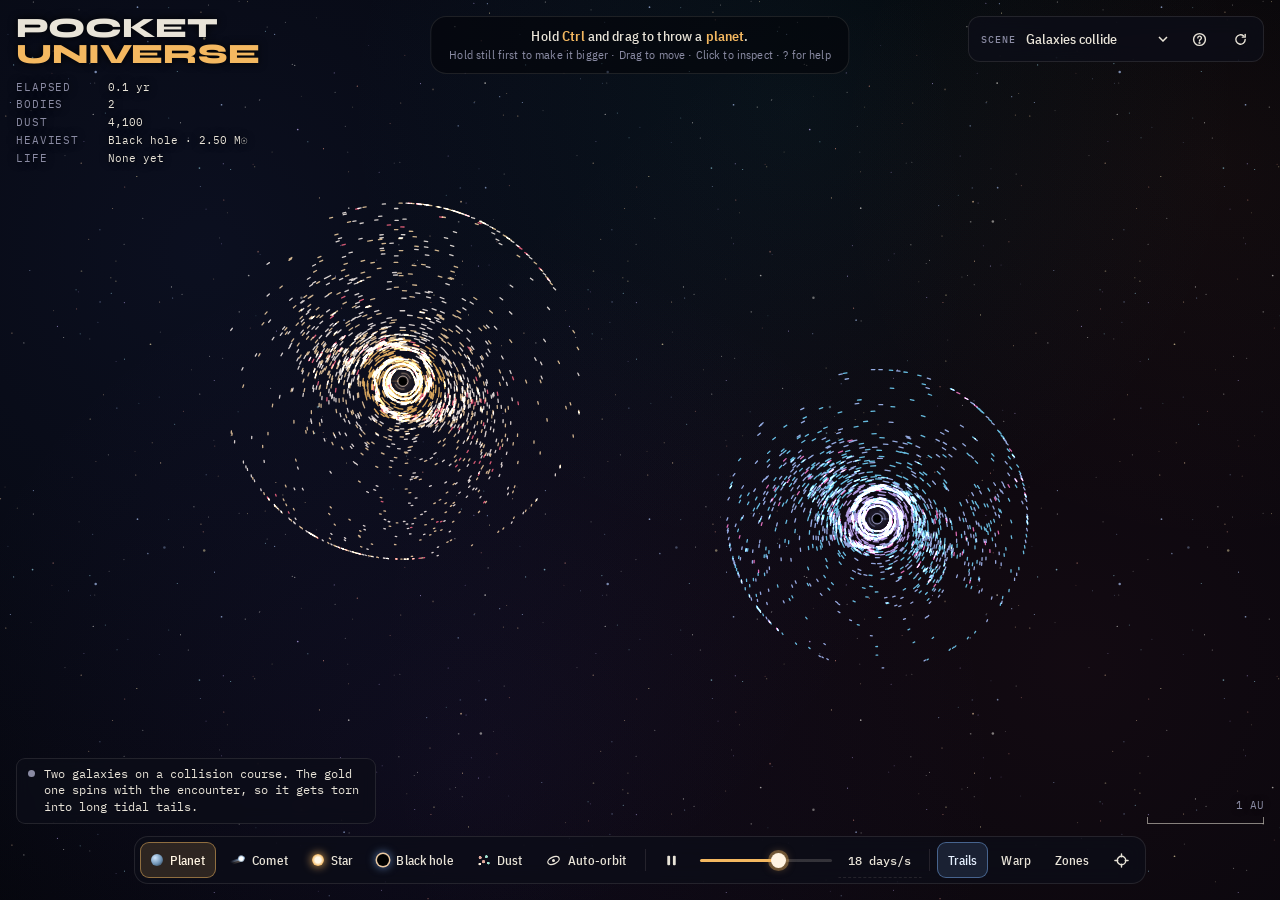
==== commit 29580491: "Batch B1: supernova button, Galaxies pacing, momentum-zeroing cleanup, and named constants DESIGN-00" ====
--- a/index.html
+++ b/index.html
@@ -383,6 +383,7 @@
         </header>
         <dl id="cStats"></dl>
         <p id="cNote"></p>
+        <button class="chip mini" id="cSupernova" hidden>Go supernova</button>
       </section>
     </div>
   </div>
@@ -453,6 +454,7 @@
   const IGNITE = 0.08 * MSUN;                     // hydrogen-burning limit
   const DWARF = 13 * MJUP;                        // deuterium-burning limit: above this, a brown dwarf
   const COLLAPSE = 20 * MSUN;                     // core collapse to a black hole
+  const HEAVY_TRACER_M = 400;                     // planets at or above this mass pull on dust like a star or hole does
   const EPS2 = 16;                                // gravitational softening²
   const DT = 0.085;
   const MAX_T = 8000;
@@ -505,7 +507,8 @@
   ];
   // Dust clouds are drawn from one of these color families, like real nebulae.
   const DUST_FAMILIES = [[6, 8, 3], [9, 7, 12], [11, 4, 3], [1, 13, 8], [10, 4, 0], [2, 12, 9], [7, 6, 13]];
-  const NONPROBE = [0, 1, 2, 3, 4, 6, 7, 8, 9, 10, 11, 12, 13];
+  const PROBE_COLOR = 5;                          // TRACER_RGB index used only for spacefaring probes
+  const NONPROBE = TRACER_RGB.map((_, i) => i).filter(i => i !== PROBE_COLOR);
   const STAR_STOPS = [
     [0.08, [255, 72, 52]], [0.3, [255, 112, 62]], [0.7, [255, 166, 82]], [1.0, [255, 214, 122]],
     [1.6, [255, 244, 214]], [3.0, [234, 240, 255]], [8.0, [166, 196, 255]], [25, [120, 150, 255]],
@@ -540,6 +543,8 @@
   let follow = false;
   let followK = 0;
   const cam = { x: 0, y: 0, z: 1, target: null };
+  const ZOOM_MIN = 0.02, ZOOM_MAX = 12;
+  const clampZoom = z => clamp(z, ZOOM_MIN, ZOOM_MAX);
 
   const T = {
     n: 0,
@@ -677,6 +682,9 @@
     b.bands = !!s.bands;
     b.tilt = (rand() - 0.5) * 0.7;
   }
+  // Bodies massive enough to pull on dust the way a star or black hole does:
+  // any non-planet, or a planet-mass body at or above HEAVY_TRACER_M.
+  function isHeavy(b) { return b.kind !== 'planet' || b.m >= HEAVY_TRACER_M; }
   function refresh(b) {
     b.r = radiusFor(b.m, b.kind);
     if (b.kind === 'star') b.rgb = starRGB(b.m);
@@ -801,7 +809,7 @@
   let HB = [];
   function stepTracers(dt) {
     if (!T.n) return;
-    HB = bodies.filter(b => b.kind !== 'planet' || b.m >= 400);
+    HB = bodies.filter(isHeavy);
     const hn = HB.length;
     if (hn > HX.length) {
       HX = new Float64Array(hn * 2); HY = new Float64Array(hn * 2);
@@ -1113,7 +1121,7 @@
     if (bodies.some(b => b.dead)) bodies = bodies.filter(b => !b.dead);
     if (selected && selected.dead) deselect();
     // dust goes only when it's far from the main group and from every heavy body
-    const heavy = bodies.filter(b => b.kind !== 'planet' || b.m >= 400);
+    const heavy = bodies.filter(isHeavy);
     for (let i = 0; i < T.n; i++) {
       const dx = T.x[i] - c.x, dy = T.y[i] - c.y;
       if (dx * dx + dy * dy <= R2) continue;
@@ -1171,7 +1179,7 @@
         if (rand() >= Math.min(1, k)) continue;
         const a = rand() * Math.PI * 2, sp = 3 + rand() * 4;
         addTracer(b.x + Math.cos(a) * b.r * 1.6, b.y + Math.sin(a) * b.r * 1.6,
-          b.vx + Math.cos(a) * sp, b.vy + Math.sin(a) * sp, 5);
+          b.vx + Math.cos(a) * sp, b.vy + Math.sin(a) * sp, PROBE_COLOR);
       }
     }
   }
@@ -1243,10 +1251,11 @@
   const SCENES = {
     galaxies: {
       fit: 720,
+      rate: 8,   // the encounter takes ~30s to peak at RATE_DEFAULT; start faster so the tidal tails pay off sooner
       blurb: 'Two galaxies on a collision course. The gold one spins with the encounter, so it gets torn into long tidal tails.',
       build() {
-        galaxy(-450, -120, 3.75, 0, 30000, 1600, 22, 310, 1, [12, 0, 3, 11], [255, 190, 110]);
-        galaxy(450, 120, -3.75, 0, 30000, 1300, 22, 260, -1, [13, 1, 8, 6], [150, 170, 255]);
+        galaxy(-450, -120, 3.75, 0, 30000, 2200, 22, 310, 1, [12, 0, 3, 11], [255, 190, 110]);
+        galaxy(450, 120, -3.75, 0, 30000, 1900, 22, 260, -1, [13, 1, 8, 6], [150, 170, 255]);
       }
     },
     cradle: {
@@ -1269,9 +1278,7 @@
         }
         const c = ellipticAt(0, 0, 0, 0, MSUN, 3.4 * AU, 0.86, rand() * Math.PI * 2, 1);
         bodies.push(makeComet(c.x, c.y, c.vx, c.vy, 0.5));
-        let px = 0, py = 0;
-        for (const b of bodies) { px += b.vx * b.m; py += b.vy * b.m; }
-        bodies[0].vx = -px / MSUN; bodies[0].vy = -py / MSUN;
+        zeroMomentum();
       }
     },
     feast: {
@@ -1314,7 +1321,6 @@
       build() {
         const sun = makeBody(0, 0, 0, 0, MSUN, 'star');
         bodies.push(sun);
-        let px = 0, py = 0;
         for (let i = 0; i < 280; i++) {
           const r = AU * (0.6 + rand() * 4.2);
           const a = rand() * Math.PI * 2;
@@ -1323,16 +1329,15 @@
           const vr = gauss() * 0.05 * v;
           const ux = Math.cos(a), uy = Math.sin(a);
           const b = makeBody(ux * r, uy * r, -uy * v + ux * vr, ux * v + uy * vr, m, 'planet');
-          px += b.vx * m; py += b.vy * m;
           bodies.push(b);
         }
-        sun.vx = -px / sun.m; sun.vy = -py / sun.m;
         for (let i = 0; i < 900; i++) {
           const r = AU * (0.4 + rand() * 5.2);
           const a = rand() * Math.PI * 2;
           const v = circV(MSUN, r) * (1 + gauss() * 0.03);
           addTracer(Math.cos(a) * r, Math.sin(a) * r, -Math.sin(a) * v, Math.cos(a) * v, pick([2, 4, 12, 9, 10]));
         }
+        zeroMomentum();
       }
     },
     binary: {
@@ -1354,6 +1359,7 @@
           const v = Math.sqrt(Mt / r) * (1 + gauss() * 0.01);
           addTracer(Math.cos(a) * r, Math.sin(a) * r, -Math.sin(a) * v, Math.cos(a) * v, pick([2, 3, 13, 7]));
         }
+        zeroMomentum();   // the four planets' unbalanced momentum otherwise walks the pair off-screen
       }
     },
     mayhem: {
@@ -1372,21 +1378,14 @@
         let M = 0;
         for (const p of placed) M += p.m;
         const vs = Math.sqrt(M / 700) * 0.45;
-        let px = 0, py = 0;
         for (const p of placed) {
-          const b = makeBody(p.x, p.y, gauss() * vs, gauss() * vs, p.m, 'star');
-          px += b.vx * b.m; py += b.vy * b.m;
-          bodies.push(b);
+          bodies.push(makeBody(p.x, p.y, gauss() * vs, gauss() * vs, p.m, 'star'));
         }
         for (let i = 0; i < 30; i++) {
           const r = 850 * Math.sqrt(rand()), a = rand() * Math.PI * 2;
-          const b = makeBody(Math.cos(a) * r, Math.sin(a) * r, gauss() * vs, gauss() * vs, 4 + rand() * 30, 'planet');
-          px += b.vx * b.m; py += b.vy * b.m;
-          bodies.push(b);
+          bodies.push(makeBody(Math.cos(a) * r, Math.sin(a) * r, gauss() * vs, gauss() * vs, 4 + rand() * 30, 'planet'));
         }
-        let Mall = 0;
-        for (const b of bodies) Mall += b.m;
-        for (const b of bodies) { b.vx -= px / Mall; b.vy -= py / Mall; }
+        zeroMomentum();
         for (let i = 0; i < 900; i++) {
           const r = 900 * Math.sqrt(rand()), a = rand() * Math.PI * 2;
           addTracer(Math.cos(a) * r, Math.sin(a) * r, gauss() * vs * 0.8, gauss() * vs * 0.8, pick(NONPROBE));
@@ -1421,7 +1420,7 @@
     lights = bodies.filter(b => b.kind === 'star');
     cam.x = 0; cam.y = 0; cam.target = null;
     // a hidden or collapsed page has no size yet; fall back to a sane zoom
-    cam.z = VW && VH ? clamp(Math.min(VW, VH) * 0.46 / SCENES[key].fit, 0.02, 12) : 0.5;
+    cam.z = VW && VH ? clampZoom(Math.min(VW, VH) * 0.46 / SCENES[key].fit) : 0.5;
     if (SCENES[key].zones && !showZones) toggleZones();
     if (!isRestart) setRate(SCENES[key].rate || RATE_DEFAULT);
     feed.textContent = '';
@@ -1488,7 +1487,7 @@
 
   function zoomAt(px, py, z) {
     const X = wx(px), Y = wy(py);
-    cam.z = clamp(z, 0.02, 12);
+    cam.z = clampZoom(z);
     cam.x = X - (px - VW / 2) / cam.z;
     cam.y = Y - (py - VH / 2) / cam.z;
     cam.target = null;
@@ -1737,7 +1736,7 @@
       const p = [...pointers.values()];
       const mx = (p[0].x + p[1].x) / 2, my = (p[0].y + p[1].y) / 2;
       const d = Math.hypot(p[0].x - p[1].x, p[0].y - p[1].y) || 1;
-      cam.z = clamp(gesture.z0 * d / gesture.d0, 0.02, 12);
+      cam.z = clampZoom(gesture.z0 * d / gesture.d0);
       cam.x = gesture.wx - (mx - VW / 2) / cam.z;
       cam.y = gesture.wy - (my - VH / 2) / cam.z;
       return;
@@ -1819,7 +1818,7 @@
   const $ = id => document.getElementById(id);
   const feed = $('feed');
   const hint = $('hint');
-  const card = $('card'), cTitle = $('cTitle'), cGlyph = $('cGlyph'), cStats = $('cStats'), cNote = $('cNote'), cFollow = $('cFollow');
+  const card = $('card'), cTitle = $('cTitle'), cGlyph = $('cGlyph'), cStats = $('cStats'), cNote = $('cNote'), cFollow = $('cFollow'), cSupernova = $('cSupernova');
   const rTime = $('rTime'), rBodies = $('rBodies'), rDust = $('rDust'), rHeavy = $('rHeavy'), rLife = $('rLife');
   const scaleLabel = $('scaleLabel'), scaleBar = $('scaleBar');
   const toolBtns = [...document.querySelectorAll('[data-tool]')];
@@ -1955,6 +1954,7 @@
       : '';
 
     if (!b.icy) rows.push(['Mass', massLabel(b.m, b.kind)]);
+    cSupernova.hidden = true;
     if (b.kind === 'star') {
       const s = b.m / MSUN, Tk = Math.round(5778 * Math.pow(s, 0.54) / 10) * 10;
       rows.push(['Class', `${spectral(Tk)} · ${Tk.toLocaleString()} K`]);
@@ -1963,10 +1963,11 @@
       // past the edge of the universe (150 AU) nothing can orbit there
       rows.push(['Habitable', hi * AU > FAR ? 'Too far out' : `${fmtNum(hi)}–${fmtNum(ho)} AU`]);
       note = s >= COLLAPSE / MSUN
-        ? 'A very massive star. If it collides with another star, it collapses into a black hole in a supernova.'
+        ? 'A very massive star. If it collides with another star, it collapses into a black hole in a supernova. Or trigger one now.'
         : s >= 8
         ? `A heavy star. Merge it past 20 M☉ and it collapses into a black hole in a supernova.`
         : `Planets between ${fmtNum(hi)} and ${fmtNum(ho)} AU get the right amount of light for liquid water.`;
+      cSupernova.hidden = !(s >= COLLAPSE / MSUN);
     } else if (b.kind === 'bh') {
       const rs = 2.953 * b.m / MSUN;
       rows.push(['Horizon', `${rs.toFixed(1)} km radius`]);
@@ -2020,6 +2021,12 @@
   $('scene').addEventListener('change', e => { loadScene(e.target.value); e.target.blur(); });
   cFollow.addEventListener('click', () => setFollow(!follow));
   $('cClose').addEventListener('click', deselect);
+  cSupernova.addEventListener('click', () => {
+    if (selected && selected.kind === 'star' && selected.m >= COLLAPSE) {
+      supernova(selected);
+      updateCard();
+    }
+  });
 
   addEventListener('keydown', e => {
     if (e.key === 'Control' || e.key === 'Meta') { setMod(true); return; }
@@ -2218,7 +2225,7 @@
     }
     for (let c = 0; c < paths.length; c++) {
       if (!paths[c]) continue;
-      ctx.strokeStyle = `rgba(${TRACER_RGB[c]},${c === 5 ? 1 : 0.8})`;
+      ctx.strokeStyle = `rgba(${TRACER_RGB[c]},${c === PROBE_COLOR ? 1 : 0.8})`;
       ctx.stroke(paths[c]);
     }
     ctx.lineCap = 'butt';
@@ -2638,7 +2645,7 @@
   function frame(now) {
     if (!loopOn) return;
     requestAnimationFrame(frame);
-    const elapsed = Math.min(50, now - lastTime);
+    const elapsed = Math.max(0, Math.min(50, now - lastTime));
     lastTime = now;
     advance(elapsed);
   }
@@ -2662,7 +2669,7 @@
       let sub = Math.max(1, Math.ceil(want / DT));
       const dt = want / sub;
       const n = bodies.length;
-      const heavy = bodies.reduce((c, b) => c + (b.kind !== 'planet' || b.m >= 400 ? 1 : 0), 0);
+      const heavy = bodies.reduce((c, b) => c + (isHeavy(b) ? 1 : 0), 0);
       const work = n * (n - 1) / 2 + T.n * heavy + 1;
       sub = Math.min(sub, Math.max(1, Math.floor(1.1e6 / work)));
       for (let s = 0; s < sub; s++) {
@@ -2730,7 +2737,7 @@
       aimMass: () => aim ? aimMass() : 0,
       aimStyle: m => aim ? aimStyle(m) : null,
       // engine constants and maths, so tests and benchmarks never keep their own copies
-      radiusFor, circV, seededRand, MSUN, IGNITE, AU, YEAR, KMS, EPS2, DT, MAX_T, RATE_DEFAULT, TOOLS, perf,
+      radiusFor, circV, seededRand, MSUN, IGNITE, COLLAPSE, AU, YEAR, KMS, EPS2, DT, MAX_T, RATE_DEFAULT, TOOLS, perf,
       sceneRate: key => SCENES[key].rate || RATE_DEFAULT,
       toScreen: o => [sx(o.x), sy(o.y)],
       // counters for the memory soak
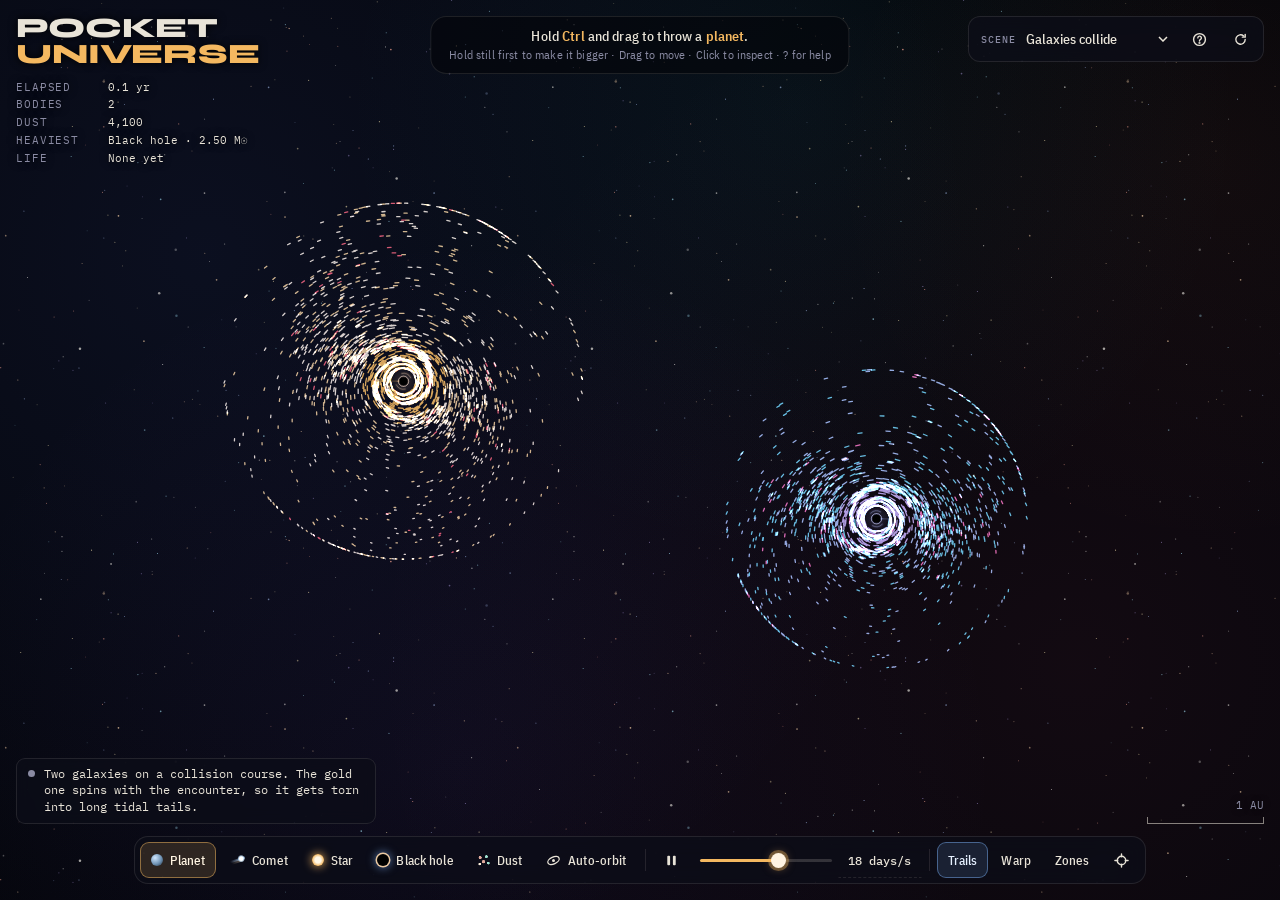
==== commit b1e59315: "Batch B1: supernova nebulae at high mass, brown-dwarf repaint on merge, red-dwarf HZ fix, lighter Fo" ====
--- a/index.html
+++ b/index.html
@@ -465,6 +465,7 @@
   const RATE_DEFAULT = 4;                         // about 9 days a second
   const TRAIL_DT = 1.36;                          // simulated time between trail points
   const SHED_DT = 2;                              // simulated time between comet dust grains
+  const COMET_ICE = 1500;                         // dust grains a comet can shed before it's spent
   const HZ_LO = 1 / (1.55 * 1.55), HZ_HI = 1 / (0.95 * 0.95);   // habitable flux range, Earth = 1
   const LIFE_MIN = 10;                            // lighter worlds can't hold an atmosphere (in this toy)
   const LIFE_T = [4 * YEAR, 14 * YEAR, 28 * YEAR];
@@ -685,6 +686,12 @@
   // Bodies massive enough to pull on dust the way a star or black hole does:
   // any non-planet, or a planet-mass body at or above HEAVY_TRACER_M.
   function isHeavy(b) { return b.kind !== 'planet' || b.m >= HEAVY_TRACER_M; }
+  // Luminosity (L☉) and surface temperature (K) for a star of s solar masses.
+  // L ∝ M^3.5 fits the upper main sequence; like their radii, red dwarfs below
+  // 0.5 M☉ dim and cool more gently, which keeps even the smallest star's
+  // habitable zone outside the star itself.
+  const lumFor = s => s >= 0.5 ? Math.pow(s, 3.5) : 0.5 ** 3.5 * Math.pow(s / 0.5, 1.8);
+  const tempFor = s => 5778 * (s >= 0.5 ? Math.pow(s, 0.54) : 0.5 ** 0.54 * Math.pow(s / 0.5, 0.23));
   function refresh(b) {
     b.r = radiusFor(b.m, b.kind);
     if (b.kind === 'star') b.rgb = starRGB(b.m);
@@ -698,7 +705,7 @@
     b.ringStr = lighten(b.rgb, 0.6);
     b.sprite = glowSprite(b.rgb);
     b.cr = b.r * (b.kind === 'planet' ? 1.4 : b.kind === 'bh' ? 1.6 : 1);
-    b.lum = b.kind === 'star' ? Math.pow(b.m / MSUN, 3.5) : 0;
+    b.lum = b.kind === 'star' ? lumFor(b.m / MSUN) : 0;
     if (b.kind !== 'planet') b.icy = false;
   }
   // `look` is an RGB array (a fixed color, or a black hole's disk color) or
@@ -719,6 +726,7 @@
   function makeComet(x, y, vx, vy, m) {
     const b = makeBody(x, y, vx, vy, m, 'planet', ICE_RGB.slice());
     b.icy = true;
+    b.ice = COMET_ICE;
     return b;
   }
   function addTracer(x, y, vx, vy, c) {
@@ -935,6 +943,9 @@
       return;
     }
     if (a.kind !== 'planet') lifeLost(a, 'swallowed');
+    // repaint a planet whose look no longer fits: it grew into a brown dwarf,
+    // or a comet lost its ice to a rocky partner
+    else if ((a.m > DWARF) !== (a.style === 'dwarf') || (aIcy && !a.icy)) a.rgb = null;
     refresh(a);
 
     if (bigKind === 'planet') {
@@ -1022,10 +1033,13 @@
     refresh(a);
     a.feed = 400;
     const r0 = a.r * 3;
+    // escape speed at r0 grows as M^¼ (r0 grows as √M), so ejecta speeds scale
+    // with it: a heavy remnant still leaves a nebula instead of eating it all
+    const k = Math.pow(M / COLLAPSE, 0.25);
     for (let i = 0; i < 520; i++) {
       const ang = rand() * Math.PI * 2;
       const fast = rand() < 0.7;
-      const sp = fast ? 70 + rand() * 70 : 12 + rand() * 30;
+      const sp = k * (fast ? 70 + rand() * 70 : 12 + rand() * 30);
       addTracer(a.x + Math.cos(ang) * r0, a.y + Math.sin(ang) * r0,
         a.vx + Math.cos(ang) * sp, a.vy + Math.sin(ang) * sp,
         // a remnant glows in hydrogen red, oxygen teal and hot white, like the Crab Nebula
@@ -1192,6 +1206,8 @@
       if (!best || F < 0.4) continue;
       const dx = b.x - best.x, dy = b.y - best.y, d = Math.hypot(dx, dy) || 1;
       addTracer(b.x, b.y, b.vx + dx / d * 0.8 + gauss() * 0.3, b.vy + dy / d * 0.8 + gauss() * 0.3, rand() < 0.5 ? 4 : 8);
+      // a spent comet is just a dark, barren nucleus: no more tails or dust
+      if (--b.ice <= 0) { b.icy = false; b.rgb = null; b.style = 'ash'; refresh(b); }
     }
   }
 
@@ -1321,10 +1337,12 @@
       build() {
         const sun = makeBody(0, 0, 0, 0, MSUN, 'star');
         bodies.push(sun);
-        for (let i = 0; i < 280; i++) {
+        // a light disk (about 25 M♃ in all), so mergers build planets that stay
+        // under 13 M♃ instead of snowballing into brown dwarfs
+        for (let i = 0; i < 200; i++) {
           const r = AU * (0.6 + rand() * 4.2);
           const a = rand() * Math.PI * 2;
-          const m = 3 + rand() * 5;
+          const m = 0.6 + rand() * 1.6;
           const v = circV(MSUN, r) * (1 + gauss() * 0.05);
           const vr = gauss() * 0.05 * v;
           const ux = Math.cos(a), uy = Math.sin(a);
@@ -1956,7 +1974,7 @@
     if (!b.icy) rows.push(['Mass', massLabel(b.m, b.kind)]);
     cSupernova.hidden = true;
     if (b.kind === 'star') {
-      const s = b.m / MSUN, Tk = Math.round(5778 * Math.pow(s, 0.54) / 10) * 10;
+      const s = b.m / MSUN, Tk = Math.round(tempFor(s) / 10) * 10;
       rows.push(['Class', `${spectral(Tk)} · ${Tk.toLocaleString()} K`]);
       rows.push(['Light', `${fmtNum(b.lum)} L☉`]);
       const hi = 0.95 * Math.sqrt(b.lum), ho = 1.55 * Math.sqrt(b.lum);
@@ -2737,7 +2755,7 @@
       aimMass: () => aim ? aimMass() : 0,
       aimStyle: m => aim ? aimStyle(m) : null,
       // engine constants and maths, so tests and benchmarks never keep their own copies
-      radiusFor, circV, seededRand, MSUN, IGNITE, COLLAPSE, AU, YEAR, KMS, EPS2, DT, MAX_T, RATE_DEFAULT, TOOLS, perf,
+      radiusFor, circV, seededRand, MSUN, IGNITE, COLLAPSE, DWARF, LIFE_MIN, COMET_ICE, SHED_DT, AU, YEAR, KMS, EPS2, DT, MAX_T, RATE_DEFAULT, TOOLS, perf,
       sceneRate: key => SCENES[key].rate || RATE_DEFAULT,
       toScreen: o => [sx(o.x), sy(o.y)],
       // counters for the memory soak
@@ -2748,7 +2766,7 @@
       stopLoop() { loopOn = false; },
       tick(frames = 1, elapsedMs = 1000 / 60) { for (let i = 0; i < frames; i++) advance(elapsedMs); },
       physics(steps, dt = DT) { for (let i = 0; i < steps; i++) step(dt); },
-      setRate, loadScene, makeBody, addTracer,
+      setRate, loadScene, makeBody, makeComet, supernova, kindName, addTracer,
       addBody(b) { bodies.push(b); },
       settle() { lights = bodies.filter(o => o.kind === 'star'); accel(); pairs.length = 0; },
       get pairs() { return pairs.length; }
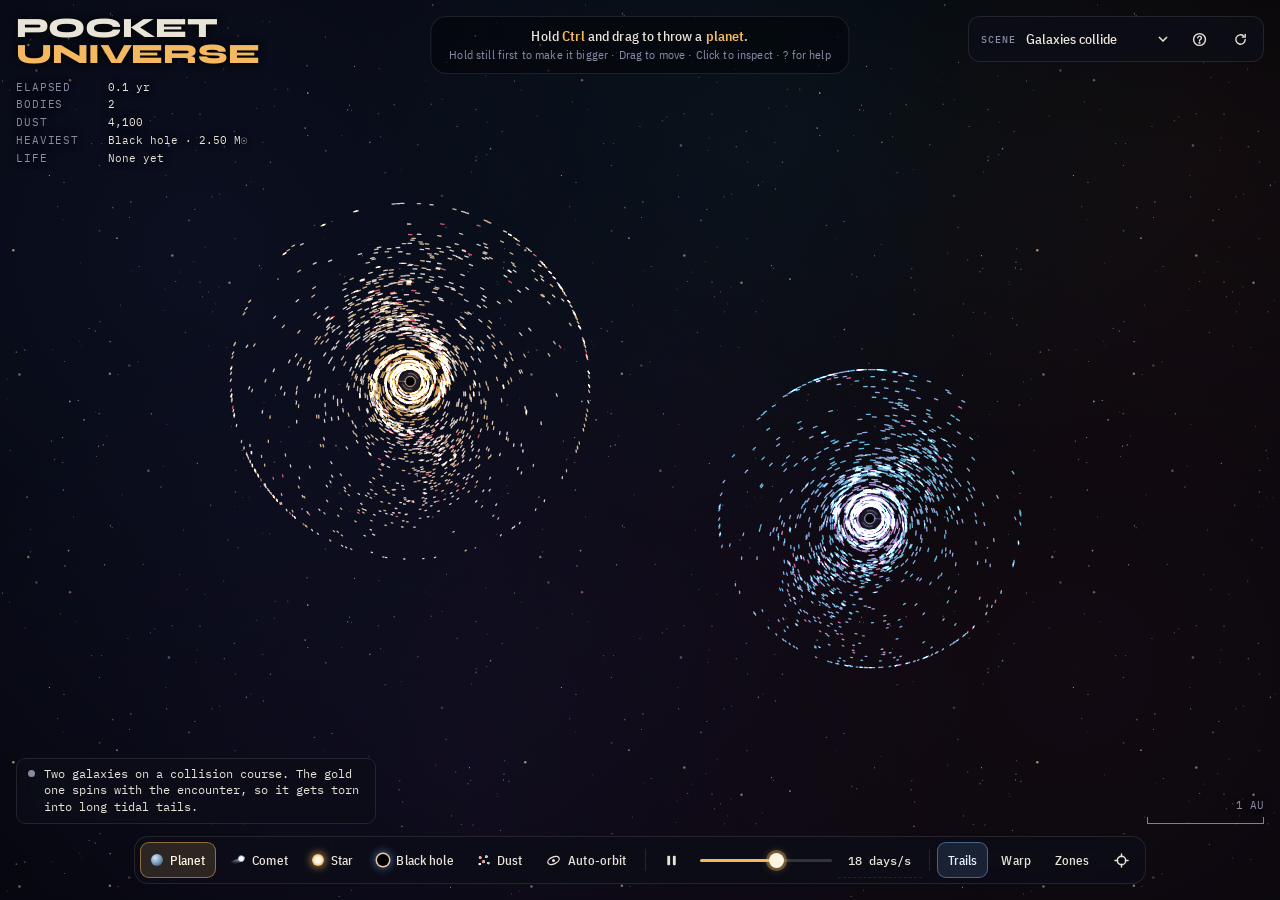
==== commit c185a606: "PERF-010: speed slider now runs from real time to 1,000 sim-years/s Replaces the fixed DT=0.085 subs" ====
--- a/index.html
+++ b/index.html
@@ -461,9 +461,9 @@
   const TRAIL = 90;
   const FAR = 30000;
   const RANK = { planet: 0, star: 1, bh: 2 };
-  const RATE_MIN = 0.05, RATE_MAX = 200;          // simulated time units per real second
+  const RATE_MIN = YEAR / 31557600, RATE_MAX = 1000 * YEAR;   // simulated time units per real second
   const RATE_DEFAULT = 4;                         // about 9 days a second
-  const TRAIL_DT = 1.36;                          // simulated time between trail points
+  const TRAIL_DT = 1.36;                          // least simulated time between trail points
   const SHED_DT = 2;                              // simulated time between comet dust grains
   const COMET_ICE = 1500;                         // dust grains a comet can shed before it's spent
   const HZ_LO = 1 / (1.55 * 1.55), HZ_HI = 1 / (0.95 * 0.95);   // habitable flux range, Earth = 1
@@ -525,10 +525,13 @@
   let effects = [];
   let lights = [];
   let simTime = 0;
+  let fresh = false;   // accelerations and step criteria are current
+  let gNow = 0;        // grid time a new grain is born at
+  let lostX = 0, lostY = 0;   // momentum carried off by debris
+  let ach = RATE_DEFAULT;   // achieved rate, smoothed
   let lifeClock = 0;
   let paused = false;
   let rate = RATE_DEFAULT;
-  let trailClock = 0;
   let shedClock = 0;
   let showTrails = true;
   let showWarp = false;
@@ -552,7 +555,8 @@
     x: new Float32Array(MAX_T), y: new Float32Array(MAX_T),
     vx: new Float32Array(MAX_T), vy: new Float32Array(MAX_T),
     px: new Float32Array(MAX_T), py: new Float32Array(MAX_T),
-    c: new Uint8Array(MAX_T)
+    c: new Uint8Array(MAX_T),
+    q: new Float32Array(MAX_T), b: new Float64Array(MAX_T)   // block steps: 1/step², grid time of birth
   };
 
   // ---------------------------------------------------------------------------
@@ -693,6 +697,7 @@
   const lumFor = s => s >= 0.5 ? Math.pow(s, 3.5) : 0.5 ** 3.5 * Math.pow(s / 0.5, 1.8);
   const tempFor = s => 5778 * (s >= 0.5 ? Math.pow(s, 0.54) : 0.5 ** 0.54 * Math.pow(s / 0.5, 0.23));
   function refresh(b) {
+    fresh = false;
     b.r = radiusFor(b.m, b.kind);
     if (b.kind === 'star') b.rgb = starRGB(b.m);
     else if (b.kind === 'bh') b.rgb = b.disk || (b.disk = pick(BH_DISK).slice());
@@ -716,8 +721,8 @@
       id: nextId++, x, y, vx, vy, ax: 0, ay: 0, m, kind,
       rgb: kind === 'planet' ? color : null, disk: kind === 'bh' ? color : null,
       style: typeof look === 'string' ? look : null,
-      trail: new Float32Array(TRAIL * 2), th: 0, tl: 0,
-      dead: false, spin: rand() * 6.283, feed: 0,
+      trail: new Float32Array(TRAIL * 2), th: 0, tl: 0, tc: -1e9, t0: 0, tn: 0, q: 0, act: 0,
+      dead: false, into: null, pr: null, pp: 0, pd: 0, spin: rand() * 6.283, feed: 0,
       icy: false, hz: 0, life: 0, flux: 0
     };
     refresh(b);
@@ -733,13 +738,13 @@
     if (T.n >= MAX_T) return;
     const i = T.n++;
     T.x[i] = T.px[i] = x; T.y[i] = T.py[i] = y;
-    T.vx[i] = vx; T.vy[i] = vy; T.c[i] = c;
+    T.vx[i] = vx; T.vy[i] = vy; T.c[i] = c; T.q[i] = -1; T.b[i] = gNow;
   }
   function removeTracer(i) {
     const j = --T.n;
     if (i === j) return;
     T.x[i] = T.x[j]; T.y[i] = T.y[j]; T.vx[i] = T.vx[j]; T.vy[i] = T.vy[j];
-    T.px[i] = T.px[j]; T.py[i] = T.py[j]; T.c[i] = T.c[j];
+    T.px[i] = T.px[j]; T.py[i] = T.py[j]; T.c[i] = T.c[j]; T.q[i] = T.q[j]; T.b[i] = T.b[j];
   }
   function addFx(x, y, size, rgb, kind, life) {
     effects.push({ x, y, size, rgb: Array.isArray(rgb) ? rgb.join(',') : rgb, kind, life, max: life, rad: 0 });
@@ -815,6 +820,7 @@
 
   let HX = new Float64Array(256), HY = new Float64Array(256), HM = new Float64Array(256), HR = new Float64Array(256);
   let HB = [];
+  const capR = b => (b.kind === 'bh' ? 2.2 : 1) * b.r;   // dust inside this is swallowed
   function stepTracers(dt) {
     if (!T.n) return;
     HB = bodies.filter(isHeavy);
@@ -826,8 +832,7 @@
     for (let k = 0; k < hn; k++) {
       const b = HB[k];
       HX[k] = b.x; HY[k] = b.y; HM[k] = b.m;
-      const ar = b.kind === 'bh' ? b.r * 2.2 : b.r;
-      HR[k] = ar * ar;
+      HR[k] = capR(b) ** 2;
     }
     const X = T.x, Y = T.y, VX = T.vx, VY = T.vy;
     for (let i = 0; i < T.n; i++) {
@@ -864,6 +869,240 @@
     tidal();
     stepTracers(dt);
     simTime += dt;
+    fresh = false;
+  }
+
+
+  // Block steps (high speeds): each body steps a power-of-two share of the
+  // frame, from its shortest free-fall or fly-by time. forceOn(): pull on the
+  // active bodies, q = 1/step², contacts; a body steps at most 8× longer than a
+  // main attractor that swings about (a binary), so it can't resonate with it.
+  const EF = 1 / (0.03 * 0.03), EV = 1 / (0.1 * 0.1), ED = 1 / (0.3 * 0.3);   // 1/η² for free fall, fly-by, dust
+  function forceOn(A, na) {
+    const n = bodies.length;
+    pairs.length = 0;
+    for (let k = 0; k < na; k++) { const a = A[k]; a.ax = a.ay = a.q = a.pp = 0; a.act = k + 1; a.pr = null; }
+    for (let k = 0; k < na; k++) {
+      const a = A[k], x = a.x, y = a.y, vx = a.vx, vy = a.vy, m = a.m, cr = a.cr, ka = k + 1;
+      let ax = a.ax, ay = a.ay, q = a.q, pp = a.pp;
+      for (let j = 0; j < n; j++) {
+        const b = bodies[j], bk = b.act;
+        if (bk && bk <= ka) continue;
+        const dx = b.x - x, dy = b.y - y;
+        const r2 = dx * dx + dy * dy, d2 = r2 + EPS2;
+        const s = Math.sqrt(d2), i2 = 1 / d2, inv = i2 / s;
+        const ux = b.vx - vx, uy = b.vy - vy;
+        let w = (m + b.m) * inv * EF;
+        const f = (ux * ux + uy * uy) * i2 * EV;
+        if (f > w) w = f;
+        if (w > q) q = w;
+        ax += b.m * inv * dx; ay += b.m * inv * dy;
+        if (b.m * i2 > pp) { pp = b.m * i2; a.pr = b; a.pd = s; }
+        if (bk) {
+          b.ax -= m * inv * dx; b.ay -= m * inv * dy;
+          if (w > b.q) b.q = w;
+          if (m * i2 > b.pp) { b.pp = m * i2; b.pr = a; b.pd = s; }
+        }
+        const rr = cr + b.cr;
+        if (r2 < rr * rr) pairs.push(a, b);
+      }
+      a.ax = ax; a.ay = ay; a.q = q; a.pp = pp;
+    }
+    for (let k = 0; k < na; k++) {
+      const a = A[k], p = a.pr;
+      a.act = 0;
+      if (p && p.q > a.q * 64 && Math.hypot(p.ax, p.ay) * EF > 0.01 * a.pd * p.q) a.q = p.q / 64;
+    }
+  }
+
+  let NT = 0, tk = 0, trailS = 0;
+  let anyBH = true;
+  function events() {
+    const n0 = bodies.length;
+    if (pairs.length) resolveMerges();
+    if (anyBH) tidal();
+    return bodies.length !== n0;
+  }
+  function openAll(A, na, t) {
+    for (let k = 0; k < na; k++) {
+      const b = A[k], need = 1 / (Math.sqrt(b.q) * tk);
+      let st = 1;
+      while (st * 2 <= need && t % (st * 2) === 0 && t + st * 2 <= NT) st *= 2;
+      b.t0 = t; b.tn = t + st;
+      b.vx += b.ax * st * tk / 2; b.vy += b.ay * st * tk / 2;
+    }
+  }
+  function closeAll(t) {
+    const h = tk / 2;
+    for (const b of bodies) if (b.tn > t) { b.vx -= b.ax * (b.tn - t) * h; b.vy -= b.ay * (b.tn - t) * h; }
+    forceOn(bodies, bodies.length);
+    for (const b of bodies) {
+      if (b.t0 < t) { b.vx += b.ax * (t - b.t0) * h; b.vy += b.ay * (t - b.t0) * h; }
+      b.t0 = b.tn = t;
+    }
+  }
+  function trailTo(b, now) {
+    if (now - b.tc < Math.max(TRAIL_DT, Math.min(trailS, 2.3 / Math.sqrt(b.q)))) return;
+    b.tc = now;
+    const i = b.th * 2;
+    b.trail[i] = b.x; b.trail[i + 1] = b.y;
+    b.th = (b.th + 1) % TRAIL;
+    if (b.tl < TRAIL) b.tl++;
+  }
+
+  const ACT = [];
+  let HG = new Float64Array(0);
+  function grid(g) {
+    for (let k = 0, o = g * HB.length * 4; k < HB.length; k++, o += 4) {
+      const b = HB[k];
+      HG[o] = b.x; HG[o + 1] = b.y; HG[o + 2] = b.dead ? 0 : b.m; HG[o + 3] = capR(b) ** 2;
+    }
+  }
+  const P0 = new Float64Array(5), P1 = new Float64Array(5);
+  function momentum(P) {
+    let x = 0, y = 0, m = 0, cx = 0, cy = 0;
+    for (const b of bodies) { x += b.m * b.vx; y += b.m * b.vy; m += b.m; cx += b.m * b.x; cy += b.m * b.y; }
+    P[0] = x; P[1] = y; P[2] = m; P[3] = cx; P[4] = cy;
+    return P;
+  }
+  function block(D, B) {
+    anyBH = true;
+    if (!fresh) { forceOn(bodies, bodies.length); events(); }
+    const p0 = momentum(P0);
+    lostX = lostY = 0;
+    HB.length = 0;
+    for (const b of bodies) if (isHeavy(b)) HB.push(b);
+    const hn = HB.length, n = bodies.length;
+    let rate = 0, qb = 0, dr = 0;
+    anyBH = false;
+    for (const b of bodies) {
+      const s = Math.sqrt(b.q);
+      rate += s;
+      if (s > qb) qb = s;
+      if (b.kind === 'bh') anyBH = true;
+    }
+    rate = rate * (n + 10) + qb * (50 + 3 * n);
+    for (let i = 0; i < T.n; i++) if (T.q[i] > 0) dr += Math.sqrt(T.q[i]);
+    rate += dr * (hn + 8) / 2;
+    const left = Math.max(B / 4, B - n * n);   // less the full evaluations
+    if (rate * D > left) D = left / rate;
+    NT = 2 ** clamp(Math.ceil(Math.log2(D / DT * 8)), 0, 22);
+    tk = D / NT; trailS = D / 3;
+    const GS = NT / Math.min(NT, 1024);
+    if (HG.length < (NT / GS + 1) * hn * 4) HG = new Float64Array((NT / GS + 1) * hn * 8);
+    grid(0);
+    openAll(bodies, n, 0);
+    let t = 0, work = 0, ev = false, tn = GS, probes = 1;
+    for (const b of bodies) if (b.tn < tn) tn = b.tn;
+    while (t < NT) {
+      const dt = (tn - t) * tk;
+      t = tn;
+      tn = t - t % GS + GS;
+      let na = 0;
+      for (const b of bodies) {
+        b.x += b.vx * dt; b.y += b.vy * dt;
+        if (b.tn === t) ACT[na++] = b;
+        else if (b.tn < tn) tn = b.tn;
+      }
+      gNow = t / GS;
+      const now = simTime + t * tk;
+      work += 50 + bodies.length * (na + 3) + na * 10;
+      if (t % GS === 0) {
+        if (work > B && t < NT) { closeAll(t); ev = events(); grid(t / GS); break; }
+        grid(t / GS);
+      }
+      if (na) {
+        forceOn(ACT, na);
+        for (let k = 0; k < na; k++) {
+          const b = ACT[k];
+          b.vx += b.ax * (t - b.t0) * tk / 2; b.vy += b.ay * (t - b.t0) * tk / 2;
+          b.t0 = t;
+          trailTo(b, now);
+        }
+        ev = pairs.length > 0 || anyBH && tidal(true);
+        if (ev) {
+          // a merger or disruption: sync everyone first, so debris and merged
+          // bodies get true velocities, then restart from here
+          closeAll(t);
+          work += n * n;
+          ev = events();
+          if (t % GS === 0) grid(t / GS);   // new debris mustn't see the old bodies
+          if (t < NT) openAll(bodies, bodies.length, t);
+          for (const b of bodies) if (b.tn > t && b.tn < tn) tn = b.tn;
+        } else if (t < NT) {
+          openAll(ACT, na, t);
+          for (let k = 0; k < na; k++) if (ACT[k].tn < tn) tn = ACT[k].tn;
+        }
+      }
+      if (now - shedClock >= SHED_DT) { shedComets(); shedClock = Math.max(shedClock + SHED_DT, now - 4 * SHED_DT); }
+      if (now - lifeClock >= YEAR / 2) { updateLife(now - lifeClock, probes); probes = 0; lifeClock = now; }
+    }
+    ACT.length = 0;
+    fresh = !ev;
+    gNow = 0;
+    dustOn(hn, t / GS, GS * tk, B);
+    // Uneven kicks leave spurious momentum: remove it (not what debris took)
+    // and, if nothing was lost, restore the centre of mass. A uniform shift.
+    const p1 = momentum(P1), M = p1[2];
+    if (M) {
+      const ux = (p1[0] - p0[0] + lostX) / M, uy = (p1[1] - p0[1] + lostY) / M;
+      const keep = !lostX && !lostY && Math.abs(M / p0[2] - 1) < 1e-9;
+      const sx = keep ? (p0[3] + p0[0] * t * tk - p1[3]) / M : 0, sy = keep ? (p0[4] + p0[1] * t * tk - p1[4]) / M : 0;
+      for (const b of bodies) { b.vx -= ux; b.vy -= uy; b.x += sx; b.y += sy; }
+      for (let i = 0; i < T.n; i++) { T.vx[i] -= ux; T.vy[i] -= uy; T.x[i] += sx; T.y[i] += sy; }
+    }
+    simTime += t * tk;
+    return t * tk;
+  }
+
+  // Block-step dust: each grain leapfrogs (drift-kick-drift) through the heavy
+  // bodies on the grid, interpolated, in power-of-two steps down to 1/256 of a
+  // spacing. A new grain starts with the shortest step.
+  function dustOn(hn, ng, gt, B) {
+    const X = T.x, Y = T.y, VX = T.vx, VY = T.vy, w = hn * 4;
+    let work = 0;
+    for (let i = 0; i < T.n; i++) {
+      let g = T.b[i], x = X[i], y = Y[i], vx = VX[i], vy = VY[i], q = T.q[i], s = 1, hit = -1;
+      T.b[i] = 0;
+      if (q < 0) q = 1e30;
+      while (g % s) s /= 2;
+      while (g < ng) {
+        const need = 1 / (Math.sqrt(q) * gt), lo = (work += hn + 8) > 8 * B ? 1 : 1 / 256;
+        while (s > lo && s > need) s /= 2;
+        while (s * 2 <= need && g % (s * 2) === 0 && g + s * 2 <= ng) s *= 2;
+        while (g + s > ng) s /= 2;
+        const h = s * gt, gm = g + s / 2, g0 = Math.floor(gm), fr = gm - g0;
+        x += vx * h / 2; y += vy * h / 2;
+        let ax = 0, ay = 0;
+        q = 0;
+        // masses come from the next point: no pull from a star just torn apart
+        for (let k = 0, o = g0 * w, e = fr ? w : 0; k < hn; k++, o += 4) {
+          const m = HG[o + e + 2];
+          if (!m) continue;
+          const dx = HG[o] + (HG[o + w] - HG[o]) * fr - x, dy = HG[o + 1] + (HG[o + w + 1] - HG[o + 1]) * fr - y;
+          const r2 = dx * dx + dy * dy;
+          if (r2 < HG[o + e + 3]) { hit = k; break; }
+          const d2 = r2 + EPS2;
+          const f = m / (d2 * Math.sqrt(d2));
+          ax += f * dx; ay += f * dy;
+          if (f > q) q = f;
+        }
+        if (hit >= 0) break;
+        q *= ED;
+        vx += ax * h; vy += ay * h;
+        x += vx * h / 2; y += vy * h / 2;
+        g += s;
+      }
+      if (hit >= 0) {
+        let h = HB[hit];
+        while (h.into) h = h.into;
+        h.feed += 1.5;
+        removeTracer(i); i--;
+        continue;
+      }
+      X[i] = x; Y[i] = y; VX[i] = vx; VY[i] = vy;
+      if (q < 1e30) T.q[i] = q;
+    }
   }
 
   function resolveMerges() {
@@ -914,6 +1153,7 @@
     a.icy = aIcy && bIcy;
     a.feed += 30;
     b.dead = true;
+    b.into = a;
     if (selected === b) selected = a;
 
     const size = Math.max(a.r, b.r);
@@ -975,7 +1215,7 @@
 
   // Stars and planets that stray inside a black hole's tidal radius get torn
   // into a stream of debris before they can fall in.
-  function tidal() {
+  function tidal(dry) {
     let any = false;
     for (const h of bodies) {
       if (h.kind !== 'bh' || h.dead) continue;
@@ -983,7 +1223,7 @@
         if (b === h || b.dead || b.kind === 'bh' || (b.m > h.m && b.kind !== 'star')) continue;
         const dx = b.x - h.x, dy = b.y - h.y;
         const rt = 2.2 * b.r * Math.cbrt(h.m / b.m);
-        if (dx * dx + dy * dy < rt * rt) { shred(b, h); any = true; }
+        if (dx * dx + dy * dy < rt * rt) { if (dry) return true; shred(b, h); any = true; }
       }
     }
     if (any) bodies = bodies.filter(b => !b.dead);
@@ -991,6 +1231,7 @@
 
   function shred(b, h) {
     b.dead = true;
+    b.into = h;
     const isStar = b.kind === 'star';
     const n = isStar ? Math.round(clamp(280 * Math.cbrt(b.m / MSUN), 150, 520)) : b.icy ? 30 : 80;
     const dx = b.x - h.x, dy = b.y - h.y, d = Math.hypot(dx, dy) || 1;
@@ -1012,6 +1253,7 @@
     h.vy = (h.m * h.vy + b.m * b.vy) / pm;
     h.ax = (h.m * h.ax + b.m * b.ax) / pm;
     h.ay = (h.m * h.ay + b.m * b.ay) / pm;
+    lostX += 0.7 * b.m * h.vx; lostY += 0.7 * b.m * h.vy;
     h.m += b.m * 0.3;
     h.feed += isStar ? 260 : 60;
     refresh(h);
@@ -1028,6 +1270,8 @@
 
   function supernova(a) {
     const M = a.m;
+    lostX += 0.45 * M * a.vx; lostY += 0.45 * M * a.vy;
+    anyBH = true;
     a.m = M * 0.55;
     a.kind = 'bh';
     refresh(a);
@@ -1132,7 +1376,7 @@
       const what = lost.kind === 'planet' ? 'A planet' : `A ${massLabel(lost.m, lost.kind)} ${lost.kind === 'bh' ? 'black hole' : 'star'}`;
       pushEvent(`${what} was flung into interstellar space`, lost.kind === 'bh' ? 'bh' : lost.kind, 'lost', 2500);
     }
-    if (bodies.some(b => b.dead)) bodies = bodies.filter(b => !b.dead);
+    if (bodies.some(b => b.dead)) { bodies = bodies.filter(b => !b.dead); fresh = false; }
     if (selected && selected.dead) deselect();
     // dust goes only when it's far from the main group and from every heavy body
     const heavy = bodies.filter(isHeavy);
@@ -1144,20 +1388,11 @@
     }
   }
 
-  function recordTrails() {
-    for (const b of bodies) {
-      const i = b.th * 2;
-      b.trail[i] = b.x; b.trail[i + 1] = b.y;
-      b.th = (b.th + 1) % TRAIL;
-      if (b.tl < TRAIL) b.tl++;
-    }
-  }
-
   // ---------------------------------------------------------------------------
   // Life: worlds that stay in the habitable zone long enough grow life, then a
   // civilization, then start launching probes.
   // ---------------------------------------------------------------------------
-  function updateLife(dt) {
+  function updateLife(dt, maxProbes = 8) {
     for (const b of bodies) {
       if (b.kind !== 'planet') continue;
       const F = fluxAt(b.x, b.y).F;
@@ -1188,8 +1423,7 @@
           }
         }
       }
-      // about four probes a simulated year, however much time this update covers
-      for (let k = b.life >= 3 ? dt / (0.25 * YEAR) : 0; k > 0; k--) {
+      for (let k = b.life >= 3 ? Math.min(maxProbes, dt / (0.25 * YEAR)) : 0; k > 0; k--) {
         if (rand() >= Math.min(1, k)) continue;
         const a = rand() * Math.PI * 2, sp = 3 + rand() * 4;
         addTracer(b.x + Math.cos(a) * b.r * 1.6, b.y + Math.sin(a) * b.r * 1.6,
@@ -1425,7 +1659,6 @@
     simTime = 0;
     frameN = 0;   // life and cull run on frame multiples; reset so seeded runs repeat exactly
     lifeClock = 0;
-    trailClock = 0;
     shedClock = 0;
     flash = 0;
     shake = 0;
@@ -1905,19 +2138,22 @@
     if (el) el.textContent = TOOLS[t].name;
   }
   // The speed slider is logarithmic: every step changes the rate by the same
-  // percentage, from hours a second to more than a year a second.
+  // percentage, from real time to a thousand years a second.
   const SPEED_STEPS = 1000;
   const rateToPos = r => Math.round(SPEED_STEPS * Math.log(r / RATE_MIN) / Math.log(RATE_MAX / RATE_MIN));
   const posToRate = p => RATE_MIN * Math.pow(RATE_MAX / RATE_MIN, p / SPEED_STEPS);
   function fmtRate(r) {
-    const d = r / YEAR * 365.25;
-    if (d < 1) { const h = d * 24; return h.toFixed(h < 10 ? 1 : 0) + ' hr/s'; }
-    if (d < 60) return d.toFixed(d < 10 ? 1 : 0) + ' days/s';
-    if (d < 365.25) return (d / 30.44).toFixed(1) + ' mo/s';
-    return (d / 365.25).toFixed(2) + ' yr/s';
+    const s = r / RATE_MIN, d = s / 86400, y = d / 365.25;   // simulated seconds, days, years a second
+    const f = (v, u) => v.toFixed(v < 10 ? 1 : 0) + u;
+    return s < 1.05 ? 'Real time' : s < 60 ? f(s, ' s/s') : s < 3600 ? f(s / 60, ' min/s') : d < 1 ? f(s / 3600, ' hr/s')
+      : d < 60 ? f(d, ' days/s') : d < 365.25 ? (d / 30.44).toFixed(1) + ' mo/s' : y.toFixed(y < 10 ? 2 : y < 100 ? 1 : 0) + ' yr/s';
+  }
+  function showRate() {
+    const txt = !paused && ach < rate * 0.9 ? '≈ ' + fmtRate(ach) : fmtRate(rate);
+    if (speedOut.textContent !== txt) speedOut.textContent = txt;
   }
   function setRate(r, fromSlider) {
-    rate = clamp(r, RATE_MIN, RATE_MAX);
+    ach = rate = clamp(r, RATE_MIN, RATE_MAX);
     const p = rateToPos(rate);
     if (!fromSlider) speedIn.value = p;
     speedIn.style.setProperty('--p', (100 * p / SPEED_STEPS) + '%');
@@ -2064,7 +2300,7 @@
     const ACTIONS = {
       '1': () => setTool('planet'), '2': () => setTool('comet'), '3': () => setTool('star'),
       '4': () => setTool('bh'), '5': () => setTool('dust'),
-      '[': () => nudgeRate(-25), ']': () => nudgeRate(25),
+      '[': () => nudgeRate(-20), ']': () => nudgeRate(20),
       t: toggleTrails, g: toggleWarp, z: toggleZones, o: toggleAssist,
       f: centerView, r: () => loadScene(sceneKey, true), h: showHelp, '?': showHelp,
       '=': () => zoomAt(VW / 2, VH / 2, cam.z * 1.25), '+': () => zoomAt(VW / 2, VH / 2, cam.z * 1.25),
@@ -2235,7 +2471,8 @@
       const X = sx(T.x[i]), Y = sy(T.y[i]);
       if (X < -pad || Y < -pad || X > VW + pad || Y > VH + pad) continue;
       let PX = sx(T.px[i]), PY = sy(T.py[i]);
-      if (Math.abs(PX - X) + Math.abs(PY - Y) < 0.6) PX = X - 0.6;
+      const d = Math.abs(PX - X) + Math.abs(PY - Y);
+      if (d < 0.6 || d > 150) { PX = X - 0.6; PY = Y; }
       const c = T.c[i];
       const path = paths[c] || (paths[c] = new Path2D());
       path.moveTo(PX, PY);
@@ -2684,19 +2921,25 @@
       // than DT. Slow speeds take one short step per frame, so motion stays
       // smooth; if a crowded scene would take too long, it runs slower instead.
       const want = rate * elapsed / 1000;
-      let sub = Math.max(1, Math.ceil(want / DT));
-      const dt = want / sub;
-      const n = bodies.length;
-      const heavy = bodies.reduce((c, b) => c + (isHeavy(b) ? 1 : 0), 0);
-      const work = n * (n - 1) / 2 + T.n * heavy + 1;
-      sub = Math.min(sub, Math.max(1, Math.floor(1.1e6 / work)));
-      for (let s = 0; s < sub; s++) {
-        step(dt);
-        // trail points and comet dust follow simulated time, so they look the
-        // same at every speed and frame rate
-        if (simTime - trailClock >= TRAIL_DT) { recordTrails(); trailClock += TRAIL_DT; }
-        if (simTime - shedClock >= SHED_DT) { shedComets(); shedClock += SHED_DT; }
-      }
+      let got = want;
+      if (want > 4 * DT) got = block(want, 1.5e6);
+      else {
+        let sub = Math.max(1, Math.ceil(want / DT));
+        const dt = want / sub;
+        const n = bodies.length;
+        const heavy = bodies.reduce((c, b) => c + (isHeavy(b) ? 1 : 0), 0);
+        const work = n * (n - 1) / 2 + T.n * heavy + 1;
+        sub = Math.min(sub, Math.max(1, Math.floor(1.1e6 / work)));
+        got = sub * dt;
+        trailS = 0;
+        for (let s = 0; s < sub; s++) {
+          step(dt);
+          // trail points and comet dust follow simulated time
+          for (const b of bodies) trailTo(b, simTime);
+          if (simTime - shedClock >= SHED_DT) { shedComets(); shedClock += SHED_DT; }
+        }
+      }
+      if (elapsed > 0) ach += (got * 1000 / elapsed - ach) * 0.1;
       lights = bodies.filter(b => b.kind === 'star');
       if (frameN % 6 === 0) { updateLife(simTime - lifeClock); lifeClock = simTime; }
       if (frameN % 30 === 0) cull();
@@ -2733,7 +2976,7 @@
     const tRender = perf.on ? performance.now() : 0;
     render();
     if (perf.on) { perf.physics = tRender - tPhys; perf.render = performance.now() - tRender; }
-    if (frameN % 8 === 0) { updateHud(); updateCard(); }
+    if (frameN % 8 === 0) { updateHud(); updateCard(); showRate(); }
   }
 
   let resizeRaf = 0;
@@ -2755,7 +2998,7 @@
       aimMass: () => aim ? aimMass() : 0,
       aimStyle: m => aim ? aimStyle(m) : null,
       // engine constants and maths, so tests and benchmarks never keep their own copies
-      radiusFor, circV, seededRand, MSUN, IGNITE, COLLAPSE, DWARF, LIFE_MIN, COMET_ICE, SHED_DT, AU, YEAR, KMS, EPS2, DT, MAX_T, RATE_DEFAULT, TOOLS, perf,
+      radiusFor, circV, seededRand, MSUN, IGNITE, COLLAPSE, DWARF, LIFE_MIN, COMET_ICE, SHED_DT, AU, YEAR, KMS, EPS2, DT, MAX_T, RATE_MIN, RATE_DEFAULT, RATE_MAX, TOOLS, perf,
       sceneRate: key => SCENES[key].rate || RATE_DEFAULT,
       toScreen: o => [sx(o.x), sy(o.y)],
       // counters for the memory soak
@@ -2786,4 +3029,4 @@
 </script>
 
 </body>
-</html>+</html>
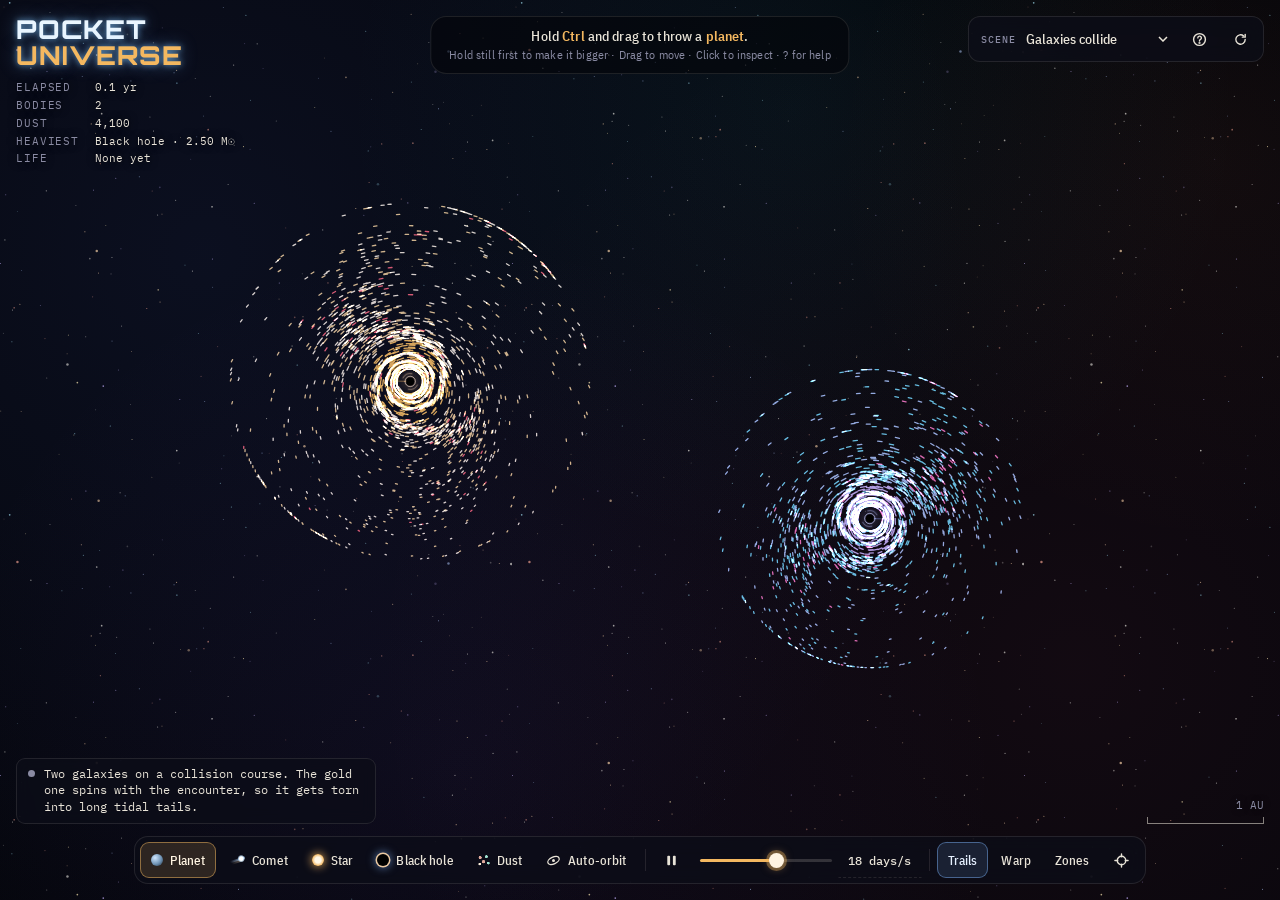
==== commit 1927f1da: "Space-font title theme: Orbitron wordmark with an icy glow Luke supplied a futuristic "space font" s" ====
--- a/index.html
+++ b/index.html
@@ -21,7 +21,7 @@
 </style>
 <link rel="preconnect" href="https://fonts.googleapis.com">
 <link rel="preconnect" href="https://fonts.gstatic.com" crossorigin>
-<link rel="stylesheet" href="https://fonts.googleapis.com/css2?family=IBM+Plex+Mono:wght@400;500&family=IBM+Plex+Sans+Condensed:wght@400;500;600&family=Syne:wght@800&display=swap">
+<link rel="stylesheet" href="https://fonts.googleapis.com/css2?family=IBM+Plex+Mono:wght@400;500&family=IBM+Plex+Sans+Condensed:wght@400;500;600&family=Orbitron:wght@700;800&display=swap">
 <style>
   :root {
     color-scheme: dark;
@@ -34,7 +34,7 @@
     --ion: #7fb6ff;
     --life: #7fe0b0;
     --lost: #d98c7a;
-    --display: "Syne", "Arial Black", system-ui, sans-serif;
+    --display: "Orbitron", "Arial Black", system-ui, sans-serif;
     --ui: "IBM Plex Sans Condensed", "Arial Narrow", system-ui, sans-serif;
     --mono: "IBM Plex Mono", ui-monospace, Consolas, monospace;
   }
@@ -63,10 +63,11 @@
   .brand { display: grid; gap: 12px; text-shadow: 0 0 8px #000; }
   .mark {
     margin: 0;
-    font: 800 clamp(20px, 2.4vw, 28px)/0.92 var(--display);
-    letter-spacing: -0.005em;
+    font: 800 clamp(18px, 2.2vw, 26px)/1 var(--display);
+    letter-spacing: 0.04em;
     text-transform: uppercase;
-    color: var(--ink);
+    color: #eaf6ff;
+    text-shadow: 0 0 6px rgba(127,200,255,.7), 0 0 18px rgba(127,182,255,.45);
   }
   .mark span { display: block; color: var(--gold); }
   .readout {
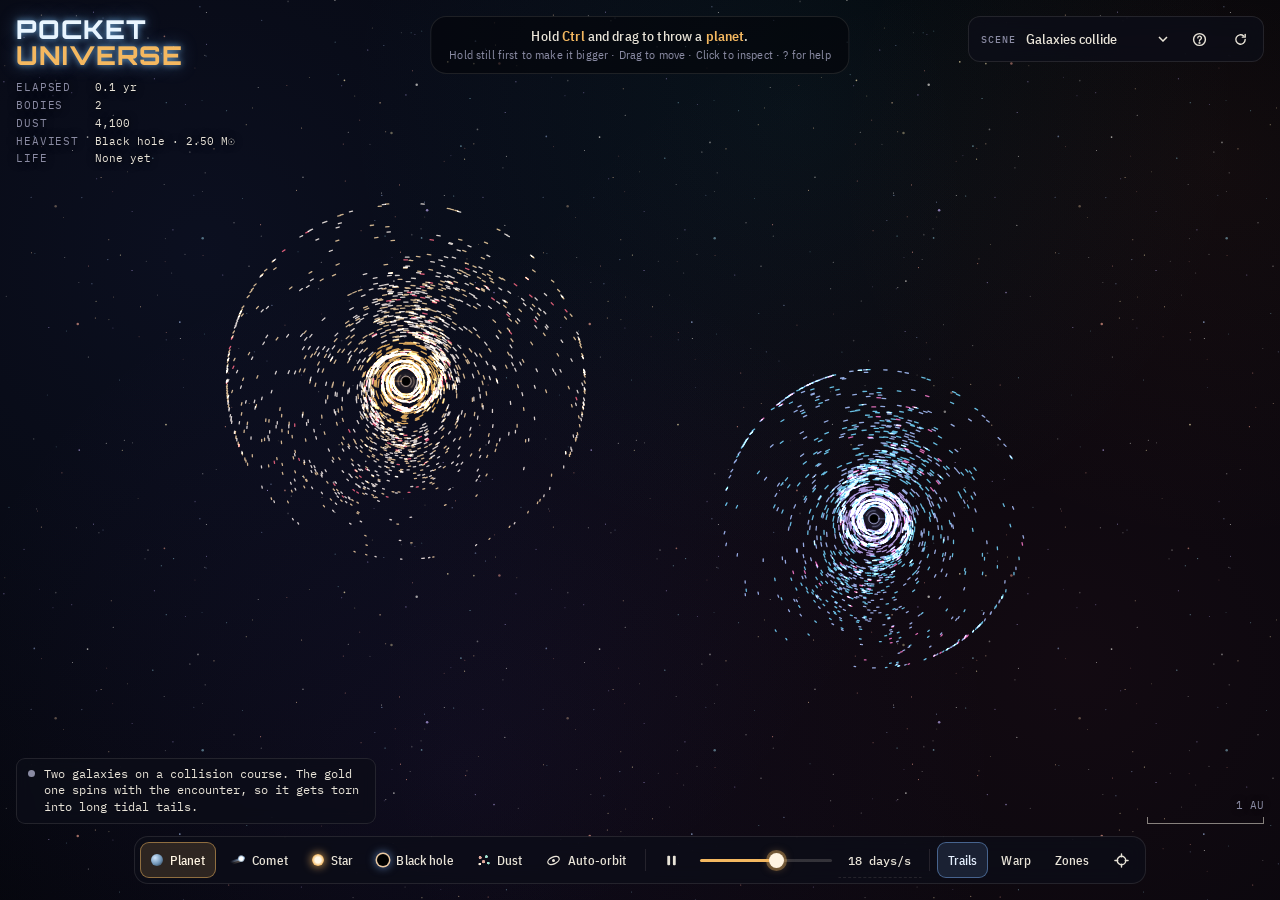
==== commit 559cf050: "PHYS-015: placed objects no longer vanish silently There was no body or mass cap; three things made " ====
--- a/index.html
+++ b/index.html
@@ -458,9 +458,10 @@
   const HEAVY_TRACER_M = 400;                     // planets at or above this mass pull on dust like a star or hole does
   const EPS2 = 16;                                // gravitational softening²
   const DT = 0.085;
-  const MAX_T = 8000;
+  const MAX_T = 20000;                           // dust pool; when full, new grains replace the oldest
   const TRAIL = 90;
-  const FAR = 30000;
+  const FAR = 80000;                              // 400 AU: past the view at the widest zoom
+  const GRACE = 180;                              // frames (3 s) a new body is safe from cull()
   const RANK = { planet: 0, star: 1, bh: 2 };
   const RATE_MIN = YEAR / 31557600, RATE_MAX = 1000 * YEAR;   // simulated time units per real second
   const RATE_DEFAULT = 4;                         // about 9 days a second
@@ -723,7 +724,7 @@
       rgb: kind === 'planet' ? color : null, disk: kind === 'bh' ? color : null,
       style: typeof look === 'string' ? look : null,
       trail: new Float32Array(TRAIL * 2), th: 0, tl: 0, tc: -1e9, t0: 0, tn: 0, q: 0, act: 0,
-      dead: false, into: null, pr: null, pp: 0, pd: 0, spin: rand() * 6.283, feed: 0,
+      dead: false, into: null, placed: false, born: frameN, pr: null, pp: 0, pd: 0, spin: rand() * 6.283, feed: 0,
       icy: false, hz: 0, life: 0, flux: 0
     };
     refresh(b);
@@ -735,9 +736,14 @@
     b.ice = COMET_ICE;
     return b;
   }
+  // When the pool is full, new grains reuse its slots round-robin, so a new
+  // cloud, ejecta or debris always appears (at the cost of whatever grains
+  // held those slots, not necessarily the oldest).
+  let recyc = 0;
   function addTracer(x, y, vx, vy, c) {
-    if (T.n >= MAX_T) return;
-    const i = T.n++;
+    let i = T.n;
+    if (i < MAX_T) T.n++;
+    else { i = recyc; recyc = (recyc + 1) % MAX_T; }
     T.x[i] = T.px[i] = x; T.y[i] = T.py[i] = y;
     T.vx[i] = vx; T.vy[i] = vy; T.c[i] = c; T.q[i] = -1; T.b[i] = gNow;
   }
@@ -1159,7 +1165,7 @@
 
     const size = Math.max(a.r, b.r);
     addFx(a.x, a.y, Math.max(size, 2), fxRgb, 'ring', 45);
-    if (smallKind !== 'planet' || smallM > 30) addFx(a.x, a.y, size * 1.4, fxRgb, 'flash', 30);
+    if (smallKind !== 'planet' || smallM > 30 || b.placed) addFx(a.x, a.y, size * 1.4, fxRgb, 'flash', 30);
 
     // life on the survivor
     if (a.life && bigKind === 'planet') {
@@ -1189,17 +1195,19 @@
     else if ((a.m > DWARF) !== (a.style === 'dwarf') || (aIcy && !a.icy)) a.rgb = null;
     refresh(a);
 
+    // small scene bodies merge quietly, but anything the player placed is reported
+    const placed = a.placed || b.placed, told = smallM >= 6 || placed;
     if (bigKind === 'planet') {
       if (bIcy && !aIcy) {
-        if (smallM >= 0.2) pushEvent('A comet struck a planet', 'planet', 'cp', 3000);
-      } else if (smallM >= 6) pushEvent('Two planets collided and merged', 'planet', 'pp', 3000);
+        if (smallM >= 0.2 || placed) tally('cp', 'planet', 'A comet struck a planet', '# comets struck planets');
+      } else if (told) tally('pp', 'planet', 'Two planets collided and merged', '# planet collisions');
     } else if (bigKind === 'star' && smallKind === 'planet') {
-      if (bIcy) pushEvent('A sungrazing comet plunged into a star', 'star', 'sc', 3000);
-      else if (smallM >= 6) pushEvent('A star swallowed a planet', 'star', 'sp', 2500);
+      if (bIcy) tally('sc', 'star', 'A sungrazing comet plunged into a star', '# comets plunged into stars');
+      else if (told) tally('sp', 'star', 'A planet fell into a star', '# planets fell into stars');
     } else if (bigKind === 'star') {
       pushEvent(`Two stars merged into one ${massLabel(m, 'star')} star`, 'star');
     } else if (smallKind === 'planet') {
-      if (smallM >= 6 && !bIcy) pushEvent('A black hole swallowed a planet', 'bh', 'bp', 2500);
+      if (told && !bIcy) tally('bp', 'bh', 'A planet fell into a black hole', '# planets fell into black holes');
     } else {
       pushEvent(`Two black holes merged. Gravitational waves are rippling out.`, 'wave');
       addFx(a.x, a.y, a.r * 6, [180, 210, 255], 'ring', 140);
@@ -1263,8 +1271,8 @@
     if (b.life) lifeLost(b, 'torn apart by a black hole');
     if (isStar) {
       pushEvent(`Tidal disruption: a black hole tore a ${massLabel(b.m, 'star')} star into a stream`, 'bh');
-    } else if (!b.icy && b.m >= 6) {
-      pushEvent('A black hole tore a planet apart', 'bh', 'tp', 2500);
+    } else if (!b.icy && (b.m >= 6 || b.placed)) {
+      tally('tp', 'bh', 'A black hole tore a planet apart', 'Black holes tore # planets apart');
     }
     if (selected === b) selected = h;
   }
@@ -1325,17 +1333,23 @@
   }
 
   // The main group is the most crowded neighbourhood of bodies, so one heavy
-  // runaway can't drag the reference point away from the system you're watching.
-  const NEAR = FAR / 4;
+  // runaway can't drag the reference point away from the system you're
+  // watching. The group around last time's centre body (or what it merged
+  // into) counts double, so a newcomer, however heavy, can't take over and get
+  // that system culled.
+  const NEAR = 7500;
+  let home = null;
   function mainGroup() {
     const N2 = NEAR * NEAR;
-    let best = null, bs = -1;
+    let h = home, best = null, bs = -1;
+    while (h && h.into) h = h.into;
     for (const a of bodies) {
       let s = 0;
       for (const b of bodies) {
         const dx = b.x - a.x, dy = b.y - a.y;
         if (dx * dx + dy * dy < N2) s += 1 + b.m * 1e-9;
       }
+      if (h && !h.dead && (a.x - h.x) ** 2 + (a.y - h.y) ** 2 < N2) s *= 2;
       if (s > bs) { bs = s; best = a; }
     }
     if (!best) return { ...centerOfMass(), vx: 0, vy: 0 };
@@ -1345,37 +1359,36 @@
       if (dx * dx + dy * dy >= N2) continue;
       M += b.m; x += b.x * b.m; y += b.y * b.m; vx += b.vx * b.m; vy += b.vy * b.m;
     }
-    return { x: x / M, y: y / M, vx: vx / M, vy: vy / M, m: M };
-  }
-
-  // Bodies are removed only when they are far from the main group and moving
-  // away faster than its escape speed, so nothing that will fall back is lost.
+    return { x: x / M, y: y / M, vx: vx / M, vy: vy / M, m: M, best };
+  }
+
+  // A body is removed only when it's farther than FAR from the main group
+  // (and a planet or comet also from every star and black hole, so a distant
+  // system keeps its worlds) and moving away faster than everything's pull can
+  // hold. Anything past 20 FAR goes regardless. New and selected bodies are
+  // kept, so a throw is never lost the moment it leaves.
   function cull() {
     const c = mainGroup();
+    home = c.best;
     const R2 = FAR * FAR;
-    let lost = null;
-    for (const b of bodies) {
+    // stars and holes first, so a planet whose star just went goes with it
+    for (const pass of [true, false]) for (const b of bodies) {
       const dx = b.x - c.x, dy = b.y - c.y, r2 = dx * dx + dy * dy;
-      if (r2 <= R2) continue;
-      const r = Math.sqrt(r2), dvx = b.vx - c.vx, dvy = b.vy - c.vy;
-      // escaping means moving away with more kinetic energy than the pull of
-      // every other body can hold, so moons of a distant system stay
-      let pot = 0;
-      for (const o of bodies) {
-        if (o === b) continue;
-        pot += o.m / (Math.hypot(o.x - b.x, o.y - b.y) + 1);
-      }
-      pot += b.m / r;   // its own mass counts too: two bodies pull each other back
-      const escaping = dx * dvx + dy * dvy > 0 && 0.5 * (dvx * dvx + dvy * dvy) > pot;
-      if (escaping || r > FAR * 20) {
-        b.dead = true;
-        if (b.life) lifeLost(b, 'flung into interstellar space');
-        else if (!b.icy && (b.kind !== 'planet' || b.m >= 6)) lost = b;
-      }
-    }
-    if (lost) {
-      const what = lost.kind === 'planet' ? 'A planet' : `A ${massLabel(lost.m, lost.kind)} ${lost.kind === 'bh' ? 'black hole' : 'star'}`;
-      pushEvent(`${what} was flung into interstellar space`, lost.kind === 'bh' ? 'bh' : lost.kind, 'lost', 2500);
+      const big = b.kind !== 'planet';
+      if (big !== pass || r2 <= R2 || b === selected || frameN - b.born < GRACE) continue;
+      if (r2 <= 400 * R2) {
+        if (!big && bodies.some(s => s.kind !== 'planet' && !s.dead && (s.x - b.x) ** 2 + (s.y - b.y) ** 2 <= R2)) continue;
+        const r = Math.sqrt(r2), dvx = b.vx - c.vx, dvy = b.vy - c.vy;
+        let pot = b.m / r;   // its own mass counts too: two bodies pull each other back
+        for (const o of bodies) if (o !== b) pot += o.m / (Math.hypot(o.x - b.x, o.y - b.y) + 1);
+        if (dx * dvx + dy * dvy <= 0 || 0.5 * (dvx * dvx + dvy * dvy) <= pot) continue;
+      }
+      b.dead = true;
+      if (b.life) lifeLost(b, 'flung into interstellar space');
+      else if (b.kind === 'bh') tally('fb', 'bh', `A ${massLabel(b.m, 'bh')} black hole was flung into interstellar space`, '# black holes were flung into interstellar space');
+      else if (big) tally('fs', 'star', `A ${massLabel(b.m, 'star')} star was flung into interstellar space`, '# stars were flung into interstellar space');
+      else if (b.icy) tally('fc', 'planet', 'A comet was flung into interstellar space', '# comets were flung into interstellar space');
+      else tally('fp', 'planet', 'A planet was flung into interstellar space', '# planets were flung into interstellar space');
     }
     if (bodies.some(b => b.dead)) { bodies = bodies.filter(b => !b.dead); fresh = false; }
     if (selected && selected.dead) deselect();
@@ -1424,7 +1437,7 @@
           }
         }
       }
-      for (let k = b.life >= 3 ? Math.min(maxProbes, dt / (0.25 * YEAR)) : 0; k > 0; k--) {
+      for (let k = b.life >= 3 && T.n < MAX_T ? Math.min(maxProbes, dt / (0.25 * YEAR)) : 0; k > 0; k--) {
         if (rand() >= Math.min(1, k)) continue;
         const a = rand() * Math.PI * 2, sp = 3 + rand() * 4;
         addTracer(b.x + Math.cos(a) * b.r * 1.6, b.y + Math.sin(a) * b.r * 1.6,
@@ -1656,7 +1669,8 @@
     sceneKey = key;
     bodies = [];
     effects = [];
-    T.n = 0;
+    T.n = recyc = 0;
+    home = null;
     simTime = 0;
     frameN = 0;   // life and cull run on frame multiples; reset so seeded runs repeat exactly
     lifeClock = 0;
@@ -1677,6 +1691,7 @@
     if (!isRestart) setRate(SCENES[key].rate || RATE_DEFAULT);
     feed.textContent = '';
     for (const k in lastEv) delete lastEv[k];
+    for (const k in tallies) delete tallies[k];
     pushEvent(SCENES[key].blurb, 'info', 'blurb', 1500);
     updateHud();
   }
@@ -1840,7 +1855,7 @@
       const R = cloudR(m);
       const p = a.primary;
       const s = assist ? assistSign(a.wx - p.x, a.wy - p.y) : 1;
-      if (T.n + m > MAX_T) pushEvent(`Dust limit reached: only ${Math.max(0, MAX_T - T.n).toLocaleString()} of ${m.toLocaleString()} particles fit`, 'info', 'dustcap', 5000);
+      if (T.n + m > MAX_T) pushEvent('The dust is at its limit, so the oldest dust made way for the new cloud', 'info', 'dustcap', 20000);
       for (let i = 0; i < m; i++) {
         const rr = Math.abs(gauss()) * R * 0.5, ang = rand() * Math.PI * 2;
         const x = a.wx + Math.cos(ang) * rr, y = a.wy + Math.sin(ang) * rr;
@@ -1854,6 +1869,15 @@
     } else {
       const b = tool === 'comet' ? makeComet(a.wx, a.wy, v.x, v.y, m)
         : makeBody(a.wx, a.wy, v.x, v.y, m, tool, tool === 'planet' ? aimStyle(m) : undefined);
+      b.placed = true;
+      const p = a.primary;
+      if (!assist && p && !p.dead && p.m > m) {
+        // a throw that dives straight into its primary: point to Auto-orbit, rarely
+        const o = orbitOf(b, p);
+        if (o.bound && o.a * (1 - o.e) < p.cr + b.cr) {
+          pushEvent(`That throw falls into the ${kindName(p).toLowerCase()}. Turn on Auto-orbit${coarse ? '' : ' (O)'} to throw into orbit.`, 'info', 'fallhint', 120000);
+        }
+      }
       let M0 = 0, px = 0, py = 0;
       if (assist) for (const o of bodies) { M0 += o.m; px += o.m * o.vx; py += o.m * o.vy; }
       bodies.push(b);
@@ -2130,6 +2154,21 @@
     setTimeout(() => li.classList.add('out'), tone === 'info' ? 10000 : 6500);
     setTimeout(() => li.remove(), tone === 'info' ? 10900 : 7400);
   }
+  // Frequent events are counted, not dropped: the first shows at the end of
+  // its frame, and any more within a second are shown together.
+  const tallies = {};
+  function tally(key, tone, one, many) {
+    const t = tallies[key] || (tallies[key] = { n: 0, tone, one, many, at: -1e9 });
+    t.n++; t.one = one;   // a lone event reads as the latest one
+  }
+  function flushTallies() {
+    for (const k in tallies) {
+      const t = tallies[k];
+      if (!t.n || frameN - t.at < 60) continue;
+      pushEvent(t.n > 1 ? t.many.replace('#', t.n) : t.one, t.tone);
+      t.n = 0; t.at = frameN;
+    }
+  }
 
   const setPressed = (id, v) => $(id).setAttribute('aria-pressed', String(v));
   function setTool(t) {
@@ -2215,7 +2254,7 @@
       rows.push(['Class', `${spectral(Tk)} · ${Tk.toLocaleString()} K`]);
       rows.push(['Light', `${fmtNum(b.lum)} L☉`]);
       const hi = 0.95 * Math.sqrt(b.lum), ho = 1.55 * Math.sqrt(b.lum);
-      // past the edge of the universe (150 AU) nothing can orbit there
+      // past the edge of the universe (400 AU) nothing can orbit there
       rows.push(['Habitable', hi * AU > FAR ? 'Too far out' : `${fmtNum(hi)}–${fmtNum(ho)} AU`]);
       note = s >= COLLAPSE / MSUN
         ? 'A very massive star. If it collides with another star, it collapses into a black hole in a supernova. Or trigger one now.'
@@ -2832,7 +2871,7 @@
       const t = f.life / f.max;
       const X = sx(f.x), Y = sy(f.y);
       if (f.kind === 'ring') {
-        const r = Math.max(3, f.size * cam.z) * (1 + 3.5 * (1 - t));
+        const r = Math.max(5, f.size * cam.z) * (1 + 3.5 * (1 - t));
         ctx.lineWidth = 1.5;
         ctx.strokeStyle = `rgba(${f.rgb},${(0.8 * t).toFixed(3)})`;
         ctx.beginPath(); ctx.arc(X, Y, r, 0, 6.283); ctx.stroke();
@@ -2978,6 +3017,7 @@
     render();
     if (perf.on) { perf.physics = tRender - tPhys; perf.render = performance.now() - tRender; }
     if (frameN % 8 === 0) { updateHud(); updateCard(); showRate(); }
+    flushTallies();
   }
 
   let resizeRaf = 0;
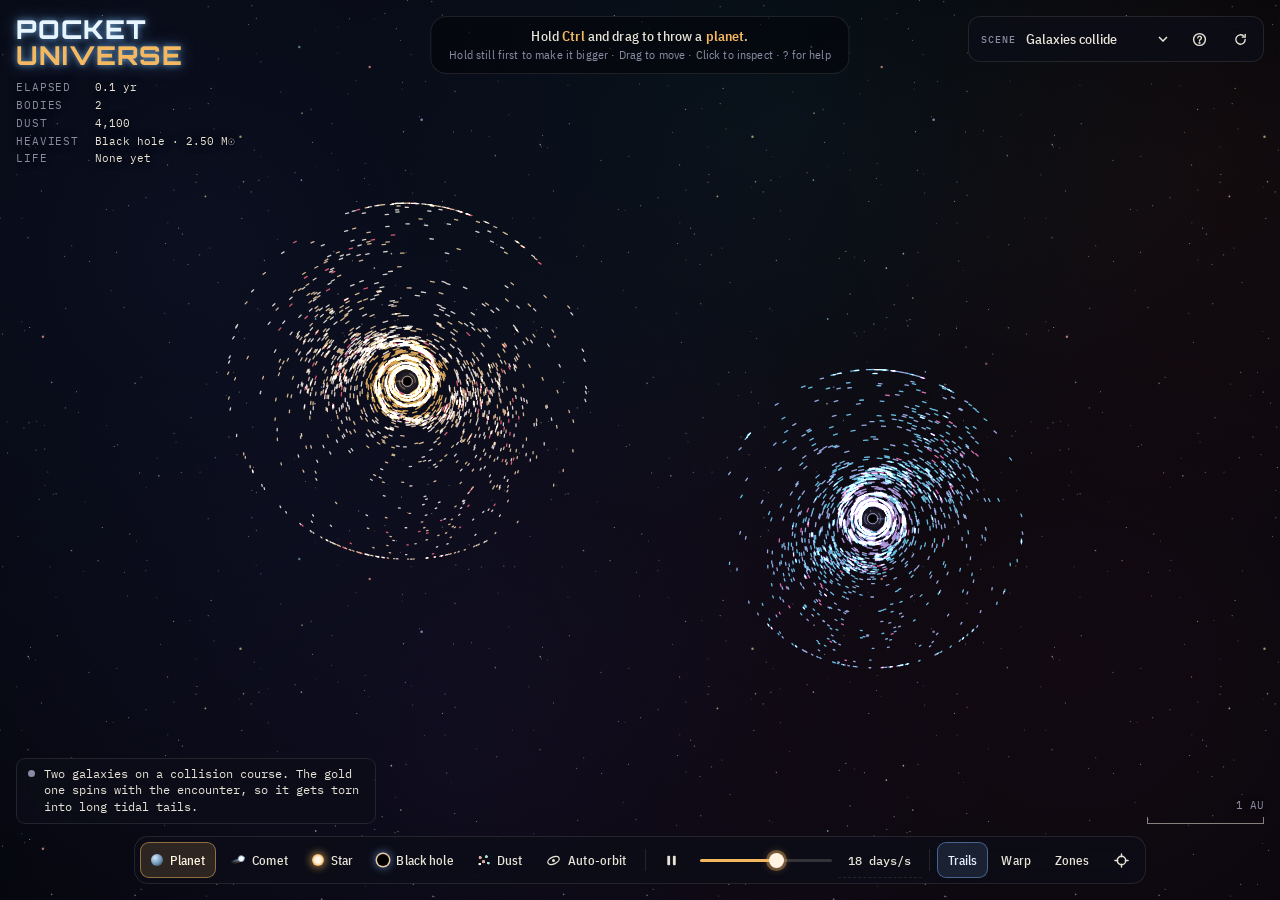
==== commit 28190de9: "CODE-014: split the game into src/ files, built into the same index.html The ~3,000-line index.html " ====
--- a/index.html
+++ b/index.html
@@ -1,4 +1,5 @@
 <!doctype html>
+<!-- Built from src/ by tools/build.py: edit src/, not this file. sha256:078fb651f214a12a -->
 <!--
   Pocket Universe: a gravity sandbox for the browser.
   Copyright (c) 2026 Luke Bennie <lukebennie@gmail.com>. All rights reserved.
@@ -23,319 +24,319 @@
 <link rel="preconnect" href="https://fonts.gstatic.com" crossorigin>
 <link rel="stylesheet" href="https://fonts.googleapis.com/css2?family=IBM+Plex+Mono:wght@400;500&family=IBM+Plex+Sans+Condensed:wght@400;500;600&family=Orbitron:wght@700;800&display=swap">
 <style>
-  :root {
-    color-scheme: dark;
-    --void: #04050a;
-    --panel: rgba(12, 14, 24, 0.76);
-    --edge: rgba(233, 228, 216, 0.11);
-    --ink: #e9e4d8;
-    --dim: #8a8ba3;
-    --gold: #f4b860;
-    --ion: #7fb6ff;
-    --life: #7fe0b0;
-    --lost: #d98c7a;
-    --display: "Orbitron", "Arial Black", system-ui, sans-serif;
-    --ui: "IBM Plex Sans Condensed", "Arial Narrow", system-ui, sans-serif;
-    --mono: "IBM Plex Mono", ui-monospace, Consolas, monospace;
-  }
-  html, body { height: 100%; }
-  body {
-    background: var(--void);
-    color: var(--ink);
-    font-family: var(--ui);
-    overflow: hidden;
-    -webkit-user-select: none;
-    user-select: none;
-  }
-  #stage { position: relative; height: 100%; overflow: hidden; background: var(--void); }
-  #sky {
-    position: absolute; inset: 0; width: 100%; height: 100%;
-    display: block; cursor: grab; touch-action: none;
-    -webkit-touch-callout: none;
-  }
-
-  /* ---- top ---- */
-  .top {
-    position: absolute; top: 16px; left: 16px; right: 16px;
-    display: flex; justify-content: space-between; align-items: flex-start; gap: 16px;
-    pointer-events: none;
-  }
-  .brand { display: grid; gap: 12px; text-shadow: 0 0 8px #000; }
-  .mark {
-    margin: 0;
-    font: 800 clamp(18px, 2.2vw, 26px)/1 var(--display);
-    letter-spacing: 0.04em;
-    text-transform: uppercase;
-    color: #eaf6ff;
-    text-shadow: 0 0 6px rgba(127,200,255,.7), 0 0 18px rgba(127,182,255,.45);
-  }
-  .mark span { display: block; color: var(--gold); }
-  .readout {
-    margin: 0;
-    display: grid; grid-template-columns: auto auto;
-    column-gap: 16px; row-gap: 3px;
-    font: 400 11px/1.35 var(--mono);
-  }
-  .readout dt { color: var(--dim); text-transform: uppercase; letter-spacing: 0.08em; }
-  .readout dd { margin: 0; color: var(--ink); font-variant-numeric: tabular-nums; }
-  .readout dd.alive { color: var(--life); }
-
-  .side { display: grid; gap: 10px; justify-items: end; pointer-events: none; }
-  .side > * { pointer-events: auto; }
-  .panel {
-    background: var(--panel);
-    border: 1px solid var(--edge);
-    border-radius: 12px;
-    -webkit-backdrop-filter: blur(10px); backdrop-filter: blur(10px);
-  }
-  .scene { display: flex; align-items: center; gap: 4px; padding: 4px; }
-  .scene label {
-    font: 500 10px var(--mono); letter-spacing: 0.1em; text-transform: uppercase;
-    color: var(--dim); padding-left: 8px;
-  }
-  select {
-    -webkit-appearance: none; appearance: none;
-    font: 500 14px var(--ui); color: var(--ink);
-    background: transparent url("data:image/svg+xml,%3Csvg xmlns='http://www.w3.org/2000/svg' width='10' height='6'%3E%3Cpath d='M1 1l4 4 4-4' fill='none' stroke='%23e9e4d8' stroke-width='1.5'/%3E%3C/svg%3E") no-repeat right 9px center;
-    border: 0; border-radius: 8px;
-    padding: 8px 28px 8px 6px;
-    cursor: pointer;
-    max-width: 48vw;
-  }
-  select:hover { background-color: rgba(255, 255, 255, 0.06); }
-  select option { background: #0c0e18; color: #e9e4d8; }
-
-  /* ---- inspector card ---- */
-  #card { width: min(280px, 62vw); padding: 10px 12px 12px; }
-  #card header { display: flex; align-items: center; gap: 8px; }
-  #card h2 { margin: 0; flex: 1; font: 600 16px/1.2 var(--ui); letter-spacing: 0.01em; }
-  #cStats {
-    margin: 10px 0 0;
-    display: grid; grid-template-columns: auto 1fr;
-    column-gap: 12px; row-gap: 4px;
-    font: 400 11px/1.4 var(--mono);
-  }
-  #cStats dt { color: var(--dim); text-transform: uppercase; letter-spacing: 0.08em; }
-  #cStats dd { margin: 0; text-align: right; font-variant-numeric: tabular-nums; }
-  #cStats dd.alive { color: var(--life); }
-  #cNote { margin: 10px 0 0; font: 400 13px/1.45 var(--ui); color: var(--dim); max-width: 60ch; }
-
-  /* ---- bottom ---- */
-  .bottom {
-    position: absolute; left: 16px; right: 16px; bottom: 16px;
-    display: grid; grid-template-columns: 1fr auto 1fr; align-items: end; gap: 12px;
-    pointer-events: none;
-  }
-  .dock {
-    grid-column: 2; grid-row: 1;
-    pointer-events: auto;
-    display: flex; flex-wrap: wrap; justify-content: center; align-items: center; gap: 2px;
-    padding: 5px;
-    border-radius: 14px;
-  }
-  .group { display: flex; flex-wrap: wrap; justify-content: center; gap: 2px; align-items: center; }
-  .sep { width: 1px; height: 22px; background: var(--edge); margin: 0 5px; }
-  .chip {
-    font: 500 13px var(--ui); letter-spacing: 0.01em;
-    color: var(--ink);
-    background: transparent;
-    border: 1px solid transparent; border-radius: 9px;
-    min-height: 36px; padding: 0 10px;
-    display: inline-flex; align-items: center; gap: 7px;
-    cursor: pointer;
-    white-space: nowrap;
-    transition: background-color 0.15s, border-color 0.15s;
-  }
-  .chip:hover { background: rgba(255, 255, 255, 0.07); }
-  .lbl-short { display: none; }
-  .chip:focus-visible, select:focus-visible { outline: 2px solid var(--gold); outline-offset: 2px; }
-  .chip[aria-pressed="true"] {
-    background: rgba(244, 184, 96, 0.15);
-    border-color: rgba(244, 184, 96, 0.5);
-    color: #fff4e2;
-  }
-  .chip.icon { padding: 0 10px; }
-  .chip.mini { min-height: 28px; padding: 0 8px; font-size: 12px; }
-  .chip svg { width: 15px; height: 15px; flex: none; }
-  .chip.num { font-family: var(--mono); font-size: 12px; padding: 0 9px; font-variant-numeric: tabular-nums; }
-
-  /* ---- speed slider ---- */
-  .speed { display: inline-flex; align-items: center; min-height: 36px; padding: 0 4px 0 8px; }
-  .speed input {
-    -webkit-appearance: none; appearance: none;
-    width: 132px; height: 22px; margin: 0;
-    background: transparent; cursor: pointer;
-  }
-  .speed input::-webkit-slider-runnable-track {
-    height: 3px; border-radius: 2px;
-    background: linear-gradient(to right, var(--gold) var(--p, 50%), rgba(233, 228, 216, 0.18) var(--p, 50%));
-  }
-  .speed input::-webkit-slider-thumb {
-    -webkit-appearance: none; appearance: none;
-    width: 15px; height: 15px; margin-top: -6px;
-    border: 0; border-radius: 50%;
-    background: #fff4e2;
-    box-shadow: 0 0 0 3px rgba(244, 184, 96, 0.35), 0 0 10px rgba(244, 184, 96, 0.5);
-  }
-  .speed input::-moz-range-track { height: 3px; border-radius: 2px; background: rgba(233, 228, 216, 0.18); }
-  .speed input::-moz-range-progress { height: 3px; border-radius: 2px; background: var(--gold); }
-  .speed input::-moz-range-thumb {
-    width: 15px; height: 15px; border: 0; border-radius: 50%;
-    background: #fff4e2;
-    box-shadow: 0 0 0 3px rgba(244, 184, 96, 0.35), 0 0 10px rgba(244, 184, 96, 0.5);
-  }
-  .speed input:focus-visible { outline: 2px solid var(--gold); outline-offset: 2px; border-radius: 6px; }
-  #speedLabel { min-width: 10.5ch; justify-content: center; border-bottom: 1px dashed var(--edge); border-radius: 0; }
-  #speedLabel:hover, #speedLabel:focus-visible { color: var(--gold); border-color: var(--gold); }
-
-  .glyph { width: 12px; height: 12px; border-radius: 50%; flex: none; display: inline-block; }
-  .g-planet { background: radial-gradient(circle at 34% 32%, #cfe6ff, #6f93b4 55%, #1d2a3a); }
-  .g-life { background: radial-gradient(circle at 34% 32%, #d8ffe9, #4f9c7c 55%, #13281f); box-shadow: 0 0 0 1.5px rgba(127, 224, 176, 0.6); }
-  .g-star {
-    background: radial-gradient(circle, #fff7e6 0 34%, #f4b860 70%);
-    box-shadow: 0 0 9px 1px rgba(244, 184, 96, 0.75);
-  }
-  .g-bh {
-    background: #000;
-    box-shadow: 0 0 0 1.5px rgba(255, 216, 170, 0.9), 0 0 8px 2px rgba(127, 182, 255, 0.55);
-  }
-  .g-comet {
-    width: 16px; height: 12px; border-radius: 0;
-    background:
-      radial-gradient(circle at 78% 50%, #ffffff 0 1.8px, rgba(200, 230, 255, 0.85) 2.6px, transparent 3.8px),
-      linear-gradient(to left, rgba(170, 210, 255, 0.85), rgba(170, 210, 255, 0) 95%) left 50% / 100% 2px no-repeat,
-      linear-gradient(to left, rgba(255, 228, 190, 0.5), rgba(255, 228, 190, 0) 85%) left 70% / 90% 3px no-repeat;
-    transform: rotate(-18deg);
-  }
-  .g-dust {
-    border-radius: 0;
-    background:
-      radial-gradient(circle at 18% 30%, #e0a99c 0 1.3px, transparent 1.8px),
-      radial-gradient(circle at 70% 22%, #9fe0d0 0 1.2px, transparent 1.7px),
-      radial-gradient(circle at 46% 64%, #e0a99c 0 1.4px, transparent 1.9px),
-      radial-gradient(circle at 86% 76%, #9fe0d0 0 1.1px, transparent 1.6px),
-      radial-gradient(circle at 14% 84%, #fff1dc 0 1px, transparent 1.5px);
-  }
-
-  #feed {
-    grid-column: 1; grid-row: 1;
-    justify-self: start;
-    list-style: none; margin: 0; padding: 0;
-    display: flex; flex-direction: column; gap: 6px;
-    max-width: 360px;
-  }
-  #feed li {
-    font: 400 12px/1.4 var(--mono);
-    color: var(--ink);
-    background: var(--panel);
-    border: 1px solid var(--edge);
-    border-radius: 9px;
-    padding: 7px 11px;
-    display: flex; gap: 9px; align-items: baseline;
-    -webkit-backdrop-filter: blur(8px); backdrop-filter: blur(8px);
-    transition: opacity 0.8s, transform 0.8s;
-    animation: rise 0.35s ease-out;
-  }
-  #feed li.out { opacity: 0; transform: translateY(4px); }
-  #feed li i { width: 7px; height: 7px; border-radius: 50%; flex: none; transform: translateY(-1px); background: var(--dim); }
-  #feed li i.t-star { background: var(--gold); box-shadow: 0 0 6px var(--gold); }
-  #feed li i.t-bh { background: #000; box-shadow: 0 0 0 1.5px var(--ion); }
-  #feed li i.t-nova { background: #fff1dc; box-shadow: 0 0 8px 2px #ffc98a; }
-  #feed li i.t-planet { background: #8fb5b8; }
-  #feed li i.t-life { background: var(--life); box-shadow: 0 0 6px var(--life); }
-  #feed li i.t-lost { background: var(--lost); }
-  #feed li i.t-wave { background: transparent; box-shadow: 0 0 0 1.5px var(--ion), 0 0 0 3.5px rgba(127, 182, 255, 0.35); }
-  @keyframes rise { from { opacity: 0; transform: translateY(6px); } }
-
-  .scale {
-    grid-column: 3; grid-row: 1;
-    justify-self: end;
-    display: grid; justify-items: end; gap: 5px;
-    font: 400 11px var(--mono); color: var(--dim);
-    text-shadow: 0 0 6px #000;
-  }
-  .scale i {
-    display: block; height: 6px; width: 100px;
-    border: 1px solid rgba(233, 228, 216, 0.55); border-top: 0;
-  }
-
-  /* The hint sits at the top centre, between the title and the scene picker,
-     so it stays clear of the action in the middle of the screen. */
-  #hint {
-    position: absolute; left: 50%; top: 16px;
-    transform: translateX(-50%);
-    box-sizing: border-box;
-    width: max-content; max-width: min(560px, calc(100% - 640px));
-    text-align: center;
-    font: 500 14px/1.45 var(--ui); letter-spacing: 0.01em;
-    color: var(--ink);
-    background: rgba(4, 5, 10, 0.62);
-    border: 1px solid var(--edge);
-    border-radius: 16px;
-    padding: 9px 18px;
-    pointer-events: none;
-    transition: opacity 0.6s;
-  }
-  #hint b { color: var(--gold); font-weight: 600; }
-  #hint small { display: block; font: 400 12px/1.5 var(--ui); color: var(--dim); }
-  #hint.gone { opacity: 0; }
-  @media (max-width: 1100px) {
-    /* no room beside the title: sit just under the readout instead */
-    #hint { top: 178px; max-width: calc(100% - 32px); }
-  }
-
-  /* The tool you're holding is gold; settings that are switched on are blue,
-     so the two don't look alike. */
-  .chip.toggle[aria-pressed="true"] {
-    background: rgba(127, 182, 255, 0.13);
-    border-color: rgba(127, 182, 255, 0.45);
-    color: #e6f0ff;
-  }
-  html { touch-action: pan-x pan-y; }   /* no accidental page zoom from the dock */
-  .nowrap { white-space: nowrap; }
-
-  @media (max-width: 1600px) {
-    .bottom { grid-template-columns: 1fr auto; }
-    .dock { grid-column: 1 / -1; grid-row: 2; justify-self: center; }
-    .scale { grid-column: 2; }
-  }
-  @media (max-width: 1024px) {
-    /* the dock wraps onto more than one row below this width (tablets
-       included), where a fixed separator can end up stranded at a wrap */
-    .sep { display: none; }
-  }
-  @media (max-width: 720px) {
-    .dock { gap: 2px 4px; }
-  }
-  @media (max-width: 600px) {
-    .top.inspecting .readout { display: none; }
-    /* on a phone the inspector takes the full width under the scene picker */
-    .top.inspecting .brand { display: none; }
-    .top.inspecting .side { width: 100%; }
-    #card { width: auto; justify-self: stretch; }
-  }
-  @media (max-width: 1100px) {
-    /* the hint and the inspector share the same space on narrow screens */
-    .top.inspecting ~ #hint { opacity: 0; }
-  }
-  @media (max-width: 480px) {
-    .chip { padding: 0 7px; font-size: 12px; min-height: 34px; }
-    .speed input { width: 104px; }
-    .top { gap: 8px; }
-    .scene label { display: none; }
-    select { max-width: 34vw; font-size: 13px; padding-right: 22px; background-position: right 6px center; }
-    .scene { gap: 0; }
-    .scene .chip.icon { padding: 0 6px; }
-    .readout { font-size: 10px; }
-    #feed li { font-size: 11px; }
-    #hint { top: 168px; font-size: 13px; }
-    #assist .lbl { display: none; }
-    #assist .lbl-short { display: inline; }
-    .mark { font-size: 18px; }
-  }
-  @media (prefers-reduced-motion: reduce) {
-    #feed li { animation: none; }
-  }
+:root {
+  color-scheme: dark;
+  --void: #04050a;
+  --panel: rgba(12, 14, 24, 0.76);
+  --edge: rgba(233, 228, 216, 0.11);
+  --ink: #e9e4d8;
+  --dim: #8a8ba3;
+  --gold: #f4b860;
+  --ion: #7fb6ff;
+  --life: #7fe0b0;
+  --lost: #d98c7a;
+  --display: "Orbitron", "Arial Black", system-ui, sans-serif;
+  --ui: "IBM Plex Sans Condensed", "Arial Narrow", system-ui, sans-serif;
+  --mono: "IBM Plex Mono", ui-monospace, Consolas, monospace;
+}
+html, body { height: 100%; }
+body {
+  background: var(--void);
+  color: var(--ink);
+  font-family: var(--ui);
+  overflow: hidden;
+  -webkit-user-select: none;
+  user-select: none;
+}
+#stage { position: relative; height: 100%; overflow: hidden; background: var(--void); }
+#sky {
+  position: absolute; inset: 0; width: 100%; height: 100%;
+  display: block; cursor: grab; touch-action: none;
+  -webkit-touch-callout: none;
+}
+
+/* ---- top ---- */
+.top {
+  position: absolute; top: 16px; left: 16px; right: 16px;
+  display: flex; justify-content: space-between; align-items: flex-start; gap: 16px;
+  pointer-events: none;
+}
+.brand { display: grid; gap: 12px; text-shadow: 0 0 8px #000; }
+.mark {
+  margin: 0;
+  font: 800 clamp(18px, 2.2vw, 26px)/1 var(--display);
+  letter-spacing: 0.04em;
+  text-transform: uppercase;
+  color: #eaf6ff;
+  text-shadow: 0 0 6px rgba(127,200,255,.7), 0 0 18px rgba(127,182,255,.45);
+}
+.mark span { display: block; color: var(--gold); }
+.readout {
+  margin: 0;
+  display: grid; grid-template-columns: auto auto;
+  column-gap: 16px; row-gap: 3px;
+  font: 400 11px/1.35 var(--mono);
+}
+.readout dt { color: var(--dim); text-transform: uppercase; letter-spacing: 0.08em; }
+.readout dd { margin: 0; color: var(--ink); font-variant-numeric: tabular-nums; }
+.readout dd.alive { color: var(--life); }
+
+.side { display: grid; gap: 10px; justify-items: end; pointer-events: none; }
+.side > * { pointer-events: auto; }
+.panel {
+  background: var(--panel);
+  border: 1px solid var(--edge);
+  border-radius: 12px;
+  -webkit-backdrop-filter: blur(10px); backdrop-filter: blur(10px);
+}
+.scene { display: flex; align-items: center; gap: 4px; padding: 4px; }
+.scene label {
+  font: 500 10px var(--mono); letter-spacing: 0.1em; text-transform: uppercase;
+  color: var(--dim); padding-left: 8px;
+}
+select {
+  -webkit-appearance: none; appearance: none;
+  font: 500 14px var(--ui); color: var(--ink);
+  background: transparent url("data:image/svg+xml,%3Csvg xmlns='http://www.w3.org/2000/svg' width='10' height='6'%3E%3Cpath d='M1 1l4 4 4-4' fill='none' stroke='%23e9e4d8' stroke-width='1.5'/%3E%3C/svg%3E") no-repeat right 9px center;
+  border: 0; border-radius: 8px;
+  padding: 8px 28px 8px 6px;
+  cursor: pointer;
+  max-width: 48vw;
+}
+select:hover { background-color: rgba(255, 255, 255, 0.06); }
+select option { background: #0c0e18; color: #e9e4d8; }
+
+/* ---- inspector card ---- */
+#card { width: min(280px, 62vw); padding: 10px 12px 12px; }
+#card header { display: flex; align-items: center; gap: 8px; }
+#card h2 { margin: 0; flex: 1; font: 600 16px/1.2 var(--ui); letter-spacing: 0.01em; }
+#cStats {
+  margin: 10px 0 0;
+  display: grid; grid-template-columns: auto 1fr;
+  column-gap: 12px; row-gap: 4px;
+  font: 400 11px/1.4 var(--mono);
+}
+#cStats dt { color: var(--dim); text-transform: uppercase; letter-spacing: 0.08em; }
+#cStats dd { margin: 0; text-align: right; font-variant-numeric: tabular-nums; }
+#cStats dd.alive { color: var(--life); }
+#cNote { margin: 10px 0 0; font: 400 13px/1.45 var(--ui); color: var(--dim); max-width: 60ch; }
+
+/* ---- bottom ---- */
+.bottom {
+  position: absolute; left: 16px; right: 16px; bottom: 16px;
+  display: grid; grid-template-columns: 1fr auto 1fr; align-items: end; gap: 12px;
+  pointer-events: none;
+}
+.dock {
+  grid-column: 2; grid-row: 1;
+  pointer-events: auto;
+  display: flex; flex-wrap: wrap; justify-content: center; align-items: center; gap: 2px;
+  padding: 5px;
+  border-radius: 14px;
+}
+.group { display: flex; flex-wrap: wrap; justify-content: center; gap: 2px; align-items: center; }
+.sep { width: 1px; height: 22px; background: var(--edge); margin: 0 5px; }
+.chip {
+  font: 500 13px var(--ui); letter-spacing: 0.01em;
+  color: var(--ink);
+  background: transparent;
+  border: 1px solid transparent; border-radius: 9px;
+  min-height: 36px; padding: 0 10px;
+  display: inline-flex; align-items: center; gap: 7px;
+  cursor: pointer;
+  white-space: nowrap;
+  transition: background-color 0.15s, border-color 0.15s;
+}
+.chip:hover { background: rgba(255, 255, 255, 0.07); }
+.lbl-short { display: none; }
+.chip:focus-visible, select:focus-visible { outline: 2px solid var(--gold); outline-offset: 2px; }
+.chip[aria-pressed="true"] {
+  background: rgba(244, 184, 96, 0.15);
+  border-color: rgba(244, 184, 96, 0.5);
+  color: #fff4e2;
+}
+.chip.icon { padding: 0 10px; }
+.chip.mini { min-height: 28px; padding: 0 8px; font-size: 12px; }
+.chip svg { width: 15px; height: 15px; flex: none; }
+.chip.num { font-family: var(--mono); font-size: 12px; padding: 0 9px; font-variant-numeric: tabular-nums; }
+
+/* ---- speed slider ---- */
+.speed { display: inline-flex; align-items: center; min-height: 36px; padding: 0 4px 0 8px; }
+.speed input {
+  -webkit-appearance: none; appearance: none;
+  width: 132px; height: 22px; margin: 0;
+  background: transparent; cursor: pointer;
+}
+.speed input::-webkit-slider-runnable-track {
+  height: 3px; border-radius: 2px;
+  background: linear-gradient(to right, var(--gold) var(--p, 50%), rgba(233, 228, 216, 0.18) var(--p, 50%));
+}
+.speed input::-webkit-slider-thumb {
+  -webkit-appearance: none; appearance: none;
+  width: 15px; height: 15px; margin-top: -6px;
+  border: 0; border-radius: 50%;
+  background: #fff4e2;
+  box-shadow: 0 0 0 3px rgba(244, 184, 96, 0.35), 0 0 10px rgba(244, 184, 96, 0.5);
+}
+.speed input::-moz-range-track { height: 3px; border-radius: 2px; background: rgba(233, 228, 216, 0.18); }
+.speed input::-moz-range-progress { height: 3px; border-radius: 2px; background: var(--gold); }
+.speed input::-moz-range-thumb {
+  width: 15px; height: 15px; border: 0; border-radius: 50%;
+  background: #fff4e2;
+  box-shadow: 0 0 0 3px rgba(244, 184, 96, 0.35), 0 0 10px rgba(244, 184, 96, 0.5);
+}
+.speed input:focus-visible { outline: 2px solid var(--gold); outline-offset: 2px; border-radius: 6px; }
+#speedLabel { min-width: 10.5ch; justify-content: center; border-bottom: 1px dashed var(--edge); border-radius: 0; }
+#speedLabel:hover, #speedLabel:focus-visible { color: var(--gold); border-color: var(--gold); }
+
+.glyph { width: 12px; height: 12px; border-radius: 50%; flex: none; display: inline-block; }
+.g-planet { background: radial-gradient(circle at 34% 32%, #cfe6ff, #6f93b4 55%, #1d2a3a); }
+.g-life { background: radial-gradient(circle at 34% 32%, #d8ffe9, #4f9c7c 55%, #13281f); box-shadow: 0 0 0 1.5px rgba(127, 224, 176, 0.6); }
+.g-star {
+  background: radial-gradient(circle, #fff7e6 0 34%, #f4b860 70%);
+  box-shadow: 0 0 9px 1px rgba(244, 184, 96, 0.75);
+}
+.g-bh {
+  background: #000;
+  box-shadow: 0 0 0 1.5px rgba(255, 216, 170, 0.9), 0 0 8px 2px rgba(127, 182, 255, 0.55);
+}
+.g-comet {
+  width: 16px; height: 12px; border-radius: 0;
+  background:
+    radial-gradient(circle at 78% 50%, #ffffff 0 1.8px, rgba(200, 230, 255, 0.85) 2.6px, transparent 3.8px),
+    linear-gradient(to left, rgba(170, 210, 255, 0.85), rgba(170, 210, 255, 0) 95%) left 50% / 100% 2px no-repeat,
+    linear-gradient(to left, rgba(255, 228, 190, 0.5), rgba(255, 228, 190, 0) 85%) left 70% / 90% 3px no-repeat;
+  transform: rotate(-18deg);
+}
+.g-dust {
+  border-radius: 0;
+  background:
+    radial-gradient(circle at 18% 30%, #e0a99c 0 1.3px, transparent 1.8px),
+    radial-gradient(circle at 70% 22%, #9fe0d0 0 1.2px, transparent 1.7px),
+    radial-gradient(circle at 46% 64%, #e0a99c 0 1.4px, transparent 1.9px),
+    radial-gradient(circle at 86% 76%, #9fe0d0 0 1.1px, transparent 1.6px),
+    radial-gradient(circle at 14% 84%, #fff1dc 0 1px, transparent 1.5px);
+}
+
+#feed {
+  grid-column: 1; grid-row: 1;
+  justify-self: start;
+  list-style: none; margin: 0; padding: 0;
+  display: flex; flex-direction: column; gap: 6px;
+  max-width: 360px;
+}
+#feed li {
+  font: 400 12px/1.4 var(--mono);
+  color: var(--ink);
+  background: var(--panel);
+  border: 1px solid var(--edge);
+  border-radius: 9px;
+  padding: 7px 11px;
+  display: flex; gap: 9px; align-items: baseline;
+  -webkit-backdrop-filter: blur(8px); backdrop-filter: blur(8px);
+  transition: opacity 0.8s, transform 0.8s;
+  animation: rise 0.35s ease-out;
+}
+#feed li.out { opacity: 0; transform: translateY(4px); }
+#feed li i { width: 7px; height: 7px; border-radius: 50%; flex: none; transform: translateY(-1px); background: var(--dim); }
+#feed li i.t-star { background: var(--gold); box-shadow: 0 0 6px var(--gold); }
+#feed li i.t-bh { background: #000; box-shadow: 0 0 0 1.5px var(--ion); }
+#feed li i.t-nova { background: #fff1dc; box-shadow: 0 0 8px 2px #ffc98a; }
+#feed li i.t-planet { background: #8fb5b8; }
+#feed li i.t-life { background: var(--life); box-shadow: 0 0 6px var(--life); }
+#feed li i.t-lost { background: var(--lost); }
+#feed li i.t-wave { background: transparent; box-shadow: 0 0 0 1.5px var(--ion), 0 0 0 3.5px rgba(127, 182, 255, 0.35); }
+@keyframes rise { from { opacity: 0; transform: translateY(6px); } }
+
+.scale {
+  grid-column: 3; grid-row: 1;
+  justify-self: end;
+  display: grid; justify-items: end; gap: 5px;
+  font: 400 11px var(--mono); color: var(--dim);
+  text-shadow: 0 0 6px #000;
+}
+.scale i {
+  display: block; height: 6px; width: 100px;
+  border: 1px solid rgba(233, 228, 216, 0.55); border-top: 0;
+}
+
+/* The hint sits at the top centre, between the title and the scene picker,
+   so it stays clear of the action in the middle of the screen. */
+#hint {
+  position: absolute; left: 50%; top: 16px;
+  transform: translateX(-50%);
+  box-sizing: border-box;
+  width: max-content; max-width: min(560px, calc(100% - 640px));
+  text-align: center;
+  font: 500 14px/1.45 var(--ui); letter-spacing: 0.01em;
+  color: var(--ink);
+  background: rgba(4, 5, 10, 0.62);
+  border: 1px solid var(--edge);
+  border-radius: 16px;
+  padding: 9px 18px;
+  pointer-events: none;
+  transition: opacity 0.6s;
+}
+#hint b { color: var(--gold); font-weight: 600; }
+#hint small { display: block; font: 400 12px/1.5 var(--ui); color: var(--dim); }
+#hint.gone { opacity: 0; }
+@media (max-width: 1100px) {
+  /* no room beside the title: sit just under the readout instead */
+  #hint { top: 178px; max-width: calc(100% - 32px); }
+}
+
+/* The tool you're holding is gold; settings that are switched on are blue,
+   so the two don't look alike. */
+.chip.toggle[aria-pressed="true"] {
+  background: rgba(127, 182, 255, 0.13);
+  border-color: rgba(127, 182, 255, 0.45);
+  color: #e6f0ff;
+}
+html { touch-action: pan-x pan-y; }   /* no accidental page zoom from the dock */
+.nowrap { white-space: nowrap; }
+
+@media (max-width: 1600px) {
+  .bottom { grid-template-columns: 1fr auto; }
+  .dock { grid-column: 1 / -1; grid-row: 2; justify-self: center; }
+  .scale { grid-column: 2; }
+}
+@media (max-width: 1024px) {
+  /* the dock wraps onto more than one row below this width (tablets
+     included), where a fixed separator can end up stranded at a wrap */
+  .sep { display: none; }
+}
+@media (max-width: 720px) {
+  .dock { gap: 2px 4px; }
+}
+@media (max-width: 600px) {
+  .top.inspecting .readout { display: none; }
+  /* on a phone the inspector takes the full width under the scene picker */
+  .top.inspecting .brand { display: none; }
+  .top.inspecting .side { width: 100%; }
+  #card { width: auto; justify-self: stretch; }
+}
+@media (max-width: 1100px) {
+  /* the hint and the inspector share the same space on narrow screens */
+  .top.inspecting ~ #hint { opacity: 0; }
+}
+@media (max-width: 480px) {
+  .chip { padding: 0 7px; font-size: 12px; min-height: 34px; }
+  .speed input { width: 104px; }
+  .top { gap: 8px; }
+  .scene label { display: none; }
+  select { max-width: 34vw; font-size: 13px; padding-right: 22px; background-position: right 6px center; }
+  .scene { gap: 0; }
+  .scene .chip.icon { padding: 0 6px; }
+  .readout { font-size: 10px; }
+  #feed li { font-size: 11px; }
+  #hint { top: 168px; font-size: 13px; }
+  #assist .lbl { display: none; }
+  #assist .lbl-short { display: inline; }
+  .mark { font-size: 18px; }
+}
+@media (prefers-reduced-motion: reduce) {
+  #feed li { animation: none; }
+}
 </style>
 </head>
 <body>
@@ -443,2629 +444,2629 @@
 (() => {
   'use strict';
 
-  // ---------------------------------------------------------------------------
-  // Units. G = 1. 200 world units = 1 AU, 12,000 mass units = 1 solar mass.
-  // With those choices a 1 AU orbit around 1 M☉ takes ~162 time units = 1 year.
-  // ---------------------------------------------------------------------------
-  const AU = 200;
-  const MSUN = 12000;
-  const MJUP = MSUN / 1047.6;
-  const YEAR = 2 * Math.PI * Math.sqrt(AU ** 3 / MSUN);
-  const KMS = (1 / AU) / (1 / YEAR) * 4.74;      // 1 velocity unit in km/s
-  const IGNITE = 0.08 * MSUN;                     // hydrogen-burning limit
-  const DWARF = 13 * MJUP;                        // deuterium-burning limit: above this, a brown dwarf
-  const COLLAPSE = 20 * MSUN;                     // core collapse to a black hole
-  const HEAVY_TRACER_M = 400;                     // planets at or above this mass pull on dust like a star or hole does
-  const EPS2 = 16;                                // gravitational softening²
-  const DT = 0.085;
-  const MAX_T = 20000;                           // dust pool; when full, new grains replace the oldest
-  const TRAIL = 90;
-  const FAR = 80000;                              // 400 AU: past the view at the widest zoom
-  const GRACE = 180;                              // frames (3 s) a new body is safe from cull()
-  const RANK = { planet: 0, star: 1, bh: 2 };
-  const RATE_MIN = YEAR / 31557600, RATE_MAX = 1000 * YEAR;   // simulated time units per real second
-  const RATE_DEFAULT = 4;                         // about 9 days a second
-  const TRAIL_DT = 1.36;                          // least simulated time between trail points
-  const SHED_DT = 2;                              // simulated time between comet dust grains
-  const COMET_ICE = 1500;                         // dust grains a comet can shed before it's spent
-  const HZ_LO = 1 / (1.55 * 1.55), HZ_HI = 1 / (0.95 * 0.95);   // habitable flux range, Earth = 1
-  const LIFE_MIN = 10;                            // lighter worlds can't hold an atmosphere (in this toy)
-  const LIFE_T = [4 * YEAR, 14 * YEAR, 28 * YEAR];
-  const STAGE_NAME = ['None', 'Microbial', 'Civilization', 'Spacefaring'];
-
-  const canvas = document.getElementById('sky');
-  const ctx = canvas.getContext('2d');
-  const stage = document.getElementById('stage');
-  const reduceMotion = matchMedia('(prefers-reduced-motion: reduce)').matches;
-  const coarse = matchMedia('(pointer: coarse)').matches;
-  const MOD = /Mac|iPhone|iPad|iPod/.test(navigator.platform || navigator.userAgent) ? '⌘' : 'Ctrl';
-
-  // Planet looks: base color, a second color for bands or surface patches,
-  // and whether the planet is banded like a gas giant.
-  const PLANET_STYLES = {
-    ocean:   { name: 'Ocean world',  rgb: [58, 124, 222],  alt: [226, 238, 255] },
-    teal:    { name: 'Ocean world',  rgb: [38, 172, 170],  alt: [206, 250, 236] },
-    jungle:  { name: 'Jungle world', rgb: [86, 170, 90],   alt: [44, 112, 176] },
-    desert:  { name: 'Desert world', rgb: [224, 178, 110], alt: [178, 116, 66] },
-    rust:    { name: 'Rocky world',  rgb: [200, 96, 60],   alt: [124, 54, 38] },
-    ash:     { name: 'Barren world', rgb: [156, 150, 146], alt: [98, 94, 92] },
-    lava:    { name: 'Lava world',   rgb: [172, 62, 42],   alt: [255, 176, 64] },
-    ice:     { name: 'Ice world',    rgb: [200, 234, 255], alt: [126, 184, 232] },
-    lime:    { name: 'Exotic world', rgb: [174, 216, 82],  alt: [236, 250, 176] },
-    gas:     { name: 'Gas giant',    rgb: [218, 180, 130], alt: [166, 102, 60],  bands: true },
-    amber:   { name: 'Gas giant',    rgb: [240, 152, 66],  alt: [252, 224, 172], bands: true },
-    violet:  { name: 'Gas giant',    rgb: [154, 108, 226], alt: [222, 176, 255], bands: true },
-    rose:    { name: 'Gas giant',    rgb: [234, 126, 172], alt: [255, 204, 222], bands: true },
-    neptune: { name: 'Ice giant',    rgb: [72, 122, 242],  alt: [154, 204, 255], bands: true },
-    uranus:  { name: 'Ice giant',    rgb: [134, 222, 228], alt: [196, 248, 246], bands: true },
-    dwarf:   { name: 'Brown dwarf',  rgb: [176, 66, 122],  alt: [236, 112, 140], bands: true }
+// ---------------------------------------------------------------------------
+// Units. G = 1. 200 world units = 1 AU, 12,000 mass units = 1 solar mass.
+// With those choices a 1 AU orbit around 1 M☉ takes ~162 time units = 1 year.
+// ---------------------------------------------------------------------------
+const AU = 200;
+const MSUN = 12000;
+const MJUP = MSUN / 1047.6;
+const YEAR = 2 * Math.PI * Math.sqrt(AU ** 3 / MSUN);
+const KMS = (1 / AU) / (1 / YEAR) * 4.74;      // 1 velocity unit in km/s
+const IGNITE = 0.08 * MSUN;                     // hydrogen-burning limit
+const DWARF = 13 * MJUP;                        // deuterium-burning limit: above this, a brown dwarf
+const COLLAPSE = 20 * MSUN;                     // core collapse to a black hole
+const HEAVY_TRACER_M = 400;                     // planets at or above this mass pull on dust like a star or hole does
+const EPS2 = 16;                                // gravitational softening²
+const DT = 0.085;
+const MAX_T = 20000;                           // dust pool; when full, new grains replace the oldest
+const TRAIL = 90;
+const FAR = 80000;                              // 400 AU: past the view at the widest zoom
+const GRACE = 180;                              // frames (3 s) a new body is safe from cull()
+const RANK = { planet: 0, star: 1, bh: 2 };
+const RATE_MIN = YEAR / 31557600, RATE_MAX = 1000 * YEAR;   // simulated time units per real second
+const RATE_DEFAULT = 4;                         // about 9 days a second
+const TRAIL_DT = 1.36;                          // least simulated time between trail points
+const SHED_DT = 2;                              // simulated time between comet dust grains
+const COMET_ICE = 1500;                         // dust grains a comet can shed before it's spent
+const HZ_LO = 1 / (1.55 * 1.55), HZ_HI = 1 / (0.95 * 0.95);   // habitable flux range, Earth = 1
+const LIFE_MIN = 10;                            // lighter worlds can't hold an atmosphere (in this toy)
+const LIFE_T = [4 * YEAR, 14 * YEAR, 28 * YEAR];
+const STAGE_NAME = ['None', 'Microbial', 'Civilization', 'Spacefaring'];
+
+const canvas = document.getElementById('sky');
+const ctx = canvas.getContext('2d');
+const stage = document.getElementById('stage');
+const reduceMotion = matchMedia('(prefers-reduced-motion: reduce)').matches;
+const coarse = matchMedia('(pointer: coarse)').matches;
+const MOD = /Mac|iPhone|iPad|iPod/.test(navigator.platform || navigator.userAgent) ? '⌘' : 'Ctrl';
+
+// Planet looks: base color, a second color for bands or surface patches,
+// and whether the planet is banded like a gas giant.
+const PLANET_STYLES = {
+  ocean:   { name: 'Ocean world',  rgb: [58, 124, 222],  alt: [226, 238, 255] },
+  teal:    { name: 'Ocean world',  rgb: [38, 172, 170],  alt: [206, 250, 236] },
+  jungle:  { name: 'Jungle world', rgb: [86, 170, 90],   alt: [44, 112, 176] },
+  desert:  { name: 'Desert world', rgb: [224, 178, 110], alt: [178, 116, 66] },
+  rust:    { name: 'Rocky world',  rgb: [200, 96, 60],   alt: [124, 54, 38] },
+  ash:     { name: 'Barren world', rgb: [156, 150, 146], alt: [98, 94, 92] },
+  lava:    { name: 'Lava world',   rgb: [172, 62, 42],   alt: [255, 176, 64] },
+  ice:     { name: 'Ice world',    rgb: [200, 234, 255], alt: [126, 184, 232] },
+  lime:    { name: 'Exotic world', rgb: [174, 216, 82],  alt: [236, 250, 176] },
+  gas:     { name: 'Gas giant',    rgb: [218, 180, 130], alt: [166, 102, 60],  bands: true },
+  amber:   { name: 'Gas giant',    rgb: [240, 152, 66],  alt: [252, 224, 172], bands: true },
+  violet:  { name: 'Gas giant',    rgb: [154, 108, 226], alt: [222, 176, 255], bands: true },
+  rose:    { name: 'Gas giant',    rgb: [234, 126, 172], alt: [255, 204, 222], bands: true },
+  neptune: { name: 'Ice giant',    rgb: [72, 122, 242],  alt: [154, 204, 255], bands: true },
+  uranus:  { name: 'Ice giant',    rgb: [134, 222, 228], alt: [196, 248, 246], bands: true },
+  dwarf:   { name: 'Brown dwarf',  rgb: [176, 66, 122],  alt: [236, 112, 140], bands: true }
+};
+const PLANET_KEYS = Object.keys(PLANET_STYLES).filter(k => k !== 'dwarf');
+const ROCKY = ['rust', 'ash', 'lava', 'ice', 'desert'];
+const ICE_RGB = [214, 236, 255];
+const TRACER_RGB = [
+  '246,207,142', '168,198,255', '224,169,156', '255,241,220', '159,224,208', '150,255,205',
+  '255,120,200', '176,140,255', '110,220,255', '255,150,100', '200,240,120', '255,95,110',
+  '255,190,80', '200,180,255'
+];
+// Dust clouds are drawn from one of these color families, like real nebulae.
+const DUST_FAMILIES = [[6, 8, 3], [9, 7, 12], [11, 4, 3], [1, 13, 8], [10, 4, 0], [2, 12, 9], [7, 6, 13]];
+const PROBE_COLOR = 5;                          // TRACER_RGB index used only for spacefaring probes
+const NONPROBE = TRACER_RGB.map((_, i) => i).filter(i => i !== PROBE_COLOR);
+const STAR_STOPS = [
+  [0.08, [255, 72, 52]], [0.3, [255, 112, 62]], [0.7, [255, 166, 82]], [1.0, [255, 214, 122]],
+  [1.6, [255, 244, 214]], [3.0, [234, 240, 255]], [8.0, [166, 196, 255]], [25, [120, 150, 255]],
+  [80, [150, 124, 255]]
+];
+const BH_DISK = [[244, 184, 96], [255, 128, 160], [176, 140, 255], [110, 210, 255], [255, 150, 80]];
+
+// ---------------------------------------------------------------------------
+// State
+// ---------------------------------------------------------------------------
+let bodies = [];
+let nextId = 1;
+let effects = [];
+let lights = [];
+let simTime = 0;
+let fresh = false;   // accelerations and step criteria are current
+let gNow = 0;        // grid time a new grain is born at
+let lostX = 0, lostY = 0;   // momentum carried off by debris
+let ach = RATE_DEFAULT;   // achieved rate, smoothed
+let lifeClock = 0;
+let paused = false;
+let rate = RATE_DEFAULT;
+let shedClock = 0;
+let showTrails = true;
+let showWarp = false;
+let showZones = false;
+let orbitAssist = false;
+let tool = 'planet';
+let sceneKey = 'galaxies';
+let flash = 0;
+let shake = 0;
+let frameN = 0;
+let spawned = false;
+let selected = null;
+let follow = false;
+let followK = 0;
+const cam = { x: 0, y: 0, z: 1, target: null };
+const ZOOM_MIN = 0.02, ZOOM_MAX = 12;
+const clampZoom = z => clamp(z, ZOOM_MIN, ZOOM_MAX);
+
+const T = {
+  n: 0,
+  x: new Float32Array(MAX_T), y: new Float32Array(MAX_T),
+  vx: new Float32Array(MAX_T), vy: new Float32Array(MAX_T),
+  px: new Float32Array(MAX_T), py: new Float32Array(MAX_T),
+  c: new Uint8Array(MAX_T),
+  q: new Float32Array(MAX_T), b: new Float64Array(MAX_T)   // block steps: 1/step², grid time of birth
+};
+
+// ---------------------------------------------------------------------------
+// Helpers
+// ---------------------------------------------------------------------------
+const clamp = (v, a, b) => Math.max(a, Math.min(b, v));
+// All randomness that shapes the simulation goes through rand(). Normally it
+// is Math.random; tests and benchmarks swap in a seeded generator so the
+// same seed always builds and runs the same universe. Purely visual noise
+// (screen shake, background stars) keeps using Math.random.
+let rand = Math.random;
+function seededRand(seed) {
+  let t = seed >>> 0;
+  return () => {   // mulberry32
+    t = (t + 0x6D2B79F5) >>> 0;
+    let r = Math.imul(t ^ (t >>> 15), 1 | t);
+    r = (r + Math.imul(r ^ (r >>> 7), 61 | r)) ^ r;
+    return ((r ^ (r >>> 14)) >>> 0) / 4294967296;
   };
-  const PLANET_KEYS = Object.keys(PLANET_STYLES).filter(k => k !== 'dwarf');
-  const ROCKY = ['rust', 'ash', 'lava', 'ice', 'desert'];
-  const ICE_RGB = [214, 236, 255];
-  const TRACER_RGB = [
-    '246,207,142', '168,198,255', '224,169,156', '255,241,220', '159,224,208', '150,255,205',
-    '255,120,200', '176,140,255', '110,220,255', '255,150,100', '200,240,120', '255,95,110',
-    '255,190,80', '200,180,255'
+}
+const pick = arr => arr[(rand() * arr.length) | 0];
+const hash =(a, b) => { const s = Math.sin(a * 12.9898 + b * 78.233) * 43758.5453; return s - Math.floor(s); };
+function gauss() {
+  let u = 0, v = 0;
+  while (!u) u = rand();
+  while (!v) v = rand();
+  return Math.sqrt(-2 * Math.log(u)) * Math.cos(2 * Math.PI * v);
+}
+function starRGB(m) {
+  const s = Math.max(0.05, m / MSUN), L = Math.log(s), st = STAR_STOPS;
+  if (s <= st[0][0]) return st[0][1].slice();
+  for (let i = 1; i < st.length; i++) {
+    if (s <= st[i][0]) {
+      const a = Math.log(st[i - 1][0]), b = Math.log(st[i][0]);
+      const t = (L - a) / (b - a);
+      return st[i - 1][1].map((c, k) => Math.round(c + (st[i][1][k] - c) * t));
+    }
+  }
+  return st[st.length - 1][1].slice();
+}
+const lighten = (rgb, t) => rgb.map(c => Math.round(c + (255 - c) * t)).join(',');
+
+function massLabel(m, kind) {
+  if (kind === 'planet') {
+    const j = m / MJUP;
+    if (j < 0.1) return (j * 317.8).toFixed(1) + ' M⊕';
+    return j.toFixed(j < 10 ? 2 : 1) + ' M♃';
+  }
+  const s = m / MSUN;
+  return s.toFixed(s < 10 ? 2 : 1) + ' M☉';
+}
+function kindName(b) {
+  if (b.icy) return 'Comet';
+  if (b.kind === 'planet') {
+    if (b.m > DWARF) return 'Brown dwarf';
+    if (b.life) return 'Living world';
+    return b.style && b.style !== 'dwarf' ? PLANET_STYLES[b.style].name : 'Planet';
+  }
+  return b.kind === 'star' ? 'Star' : 'Black hole';
+}
+function fmtNum(v) {
+  if (v >= 100) return Math.round(v).toLocaleString();
+  if (v >= 1) return v.toFixed(2);
+  return v.toPrecision(2);
+}
+function fmtTime(t) {
+  const y = t / YEAR;
+  if (y < 1000) return y.toFixed(1) + ' yr';
+  if (y < 1e6) return (y / 1000).toFixed(2) + ' kyr';
+  return (y / 1e6).toFixed(2) + ' Myr';
+}
+function spectral(Tk) {
+  return Tk >= 30000 ? 'O' : Tk >= 10000 ? 'B' : Tk >= 7500 ? 'A' : Tk >= 6000 ? 'F' : Tk >= 5200 ? 'G' : Tk >= 3700 ? 'K' : 'M';
+}
+
+const spriteCache = new Map();
+function glowSprite(rgb) {
+  const key = rgb.map(c => c >> 3).join(',');
+  let s = spriteCache.get(key);
+  if (s) return s;
+  s = document.createElement('canvas');
+  s.width = s.height = 128;
+  const g = s.getContext('2d');
+  const gr = g.createRadialGradient(64, 64, 0, 64, 64, 64);
+  const c = rgb.join(',');
+  gr.addColorStop(0, 'rgba(255,255,255,1)');
+  gr.addColorStop(0.08, `rgba(${c},0.95)`);
+  gr.addColorStop(0.24, `rgba(${c},0.35)`);
+  gr.addColorStop(0.55, `rgba(${c},0.08)`);
+  gr.addColorStop(1, `rgba(${c},0)`);
+  g.fillStyle = gr;
+  g.fillRect(0, 0, 128, 128);
+  spriteCache.set(key, s);
+  return s;
+}
+const COMA = glowSprite([140, 245, 200]);
+
+// ---------------------------------------------------------------------------
+// Bodies
+// ---------------------------------------------------------------------------
+// Sizes are exaggerated so a glance tells light from heavy: planets grow with
+// the cube root of mass, stars and black holes with the square root. Like real
+// brown dwarfs, planets barely grow past 13 M♃, and red dwarfs shrink slowly
+// below 0.5 M☉, so the smallest star is still bigger than the biggest planet.
+function radiusFor(m, kind) {
+  if (kind === 'bh') return 2.7 * Math.sqrt(m / MSUN);
+  if (kind === 'star') {
+    const s = m / MSUN;
+    return s >= 0.5 ? 14 * Math.sqrt(s) : 14 * Math.SQRT1_2 * Math.pow(s / 0.5, 0.25);
+  }
+  return m <= 150 ? 0.9 * Math.cbrt(m) : 0.9 * Math.cbrt(150) * Math.pow(m / 150, 0.1);
+}
+// On-screen glow diameter for a body drawn with radius R px. Big bodies get
+// proportionally less halo so giants don't wash out the screen.
+function glowSize(R, kind) {
+  return kind === 'bh' ? Math.max(30, R * (4 + 70 / (R + 6))) : Math.max(18, R * (3 + 96 / (R + 10)));
+}
+function styleFor(m, pref) {
+  if (m > DWARF) return 'dwarf';
+  if (m < 2 && !ROCKY.includes(pref)) return pick(ROCKY);
+  return pref || pick(PLANET_KEYS);
+}
+function paintPlanet(b) {
+  b.style = styleFor(b.m, b.style);
+  const s = PLANET_STYLES[b.style];
+  b.rgb = s.rgb.slice();
+  b.alt = s.alt;
+  b.bands = !!s.bands;
+  b.tilt = (rand() - 0.5) * 0.7;
+}
+// Bodies massive enough to pull on dust the way a star or black hole does:
+// any non-planet, or a planet-mass body at or above HEAVY_TRACER_M.
+function isHeavy(b) { return b.kind !== 'planet' || b.m >= HEAVY_TRACER_M; }
+// Luminosity (L☉) and surface temperature (K) for a star of s solar masses.
+// L ∝ M^3.5 fits the upper main sequence; like their radii, red dwarfs below
+// 0.5 M☉ dim and cool more gently, which keeps even the smallest star's
+// habitable zone outside the star itself.
+const lumFor = s => s >= 0.5 ? Math.pow(s, 3.5) : 0.5 ** 3.5 * Math.pow(s / 0.5, 1.8);
+const tempFor = s => 5778 * (s >= 0.5 ? Math.pow(s, 0.54) : 0.5 ** 0.54 * Math.pow(s / 0.5, 0.23));
+function refresh(b) {
+  fresh = false;
+  b.r = radiusFor(b.m, b.kind);
+  if (b.kind === 'star') b.rgb = starRGB(b.m);
+  else if (b.kind === 'bh') b.rgb = b.disk || (b.disk = pick(BH_DISK).slice());
+  else if (!b.rgb) paintPlanet(b);
+  b.rgbStr = b.rgb.join(',');
+  b.altStr = (b.alt || b.rgb).join(',');
+  b.core = `rgb(${lighten(b.rgb, 0.62)})`;
+  b.hot = `rgb(${lighten(b.rgb, 0.9)})`;
+  b.limb = `rgb(${lighten(b.rgb, 0.12)})`;
+  b.ringStr = lighten(b.rgb, 0.6);
+  b.sprite = glowSprite(b.rgb);
+  b.cr = b.r * (b.kind === 'planet' ? 1.4 : b.kind === 'bh' ? 1.6 : 1);
+  b.lum = b.kind === 'star' ? lumFor(b.m / MSUN) : 0;
+  if (b.kind !== 'planet') b.icy = false;
+}
+// `look` is an RGB array (a fixed color, or a black hole's disk color) or
+// the name of a planet style.
+function makeBody(x, y, vx, vy, m, kind, look) {
+  const color = Array.isArray(look) ? look : null;
+  const b = {
+    id: nextId++, x, y, vx, vy, ax: 0, ay: 0, m, kind,
+    rgb: kind === 'planet' ? color : null, disk: kind === 'bh' ? color : null,
+    style: typeof look === 'string' ? look : null,
+    trail: new Float32Array(TRAIL * 2), th: 0, tl: 0, tc: -1e9, t0: 0, tn: 0, q: 0, act: 0,
+    dead: false, into: null, placed: false, born: frameN, pr: null, pp: 0, pd: 0, spin: rand() * 6.283, feed: 0,
+    icy: false, hz: 0, life: 0, flux: 0
+  };
+  refresh(b);
+  return b;
+}
+function makeComet(x, y, vx, vy, m) {
+  const b = makeBody(x, y, vx, vy, m, 'planet', ICE_RGB.slice());
+  b.icy = true;
+  b.ice = COMET_ICE;
+  return b;
+}
+// When the pool is full, new grains reuse its slots round-robin, so a new
+// cloud, ejecta or debris always appears (at the cost of whatever grains
+// held those slots, not necessarily the oldest).
+let recyc = 0;
+function addTracer(x, y, vx, vy, c) {
+  let i = T.n;
+  if (i < MAX_T) T.n++;
+  else { i = recyc; recyc = (recyc + 1) % MAX_T; }
+  T.x[i] = T.px[i] = x; T.y[i] = T.py[i] = y;
+  T.vx[i] = vx; T.vy[i] = vy; T.c[i] = c; T.q[i] = -1; T.b[i] = gNow;
+}
+function removeTracer(i) {
+  const j = --T.n;
+  if (i === j) return;
+  T.x[i] = T.x[j]; T.y[i] = T.y[j]; T.vx[i] = T.vx[j]; T.vy[i] = T.vy[j];
+  T.px[i] = T.px[j]; T.py[i] = T.py[j]; T.c[i] = T.c[j]; T.q[i] = T.q[j]; T.b[i] = T.b[j];
+}
+function addFx(x, y, size, rgb, kind, life) {
+  effects.push({ x, y, size, rgb: Array.isArray(rgb) ? rgb.join(',') : rgb, kind, life, max: life, rad: 0 });
+}
+function addWave(x, y, strength, life) {
+  effects.push({ x, y, size: strength, rgb: '150,190,255', kind: 'wave', life, max: life, rad: 0 });
+}
+
+function fluxAt(x, y) {
+  let F = 0, best = null, bw = 0;
+  for (const s of lights) {
+    const dx = s.x - x, dy = s.y - y;
+    const d2 = (dx * dx + dy * dy) / (AU * AU) + 1e-4;
+    const f = s.lum / d2;
+    F += f;
+    if (f > bw) { bw = f; best = s; }
+  }
+  return { F, best };
+}
+function primaryOf(b) {
+  let best = null, bw = 0;
+  for (const o of bodies) {
+    if (o === b || o.dead || o.m <= b.m) continue;
+    const dx = o.x - b.x, dy = o.y - b.y;
+    const w = o.m / (dx * dx + dy * dy + 1);
+    if (w > bw) { bw = w; best = o; }
+  }
+  return best;
+}
+function orbitOf(b, p) {
+  const mu = p.m + b.m;
+  const rx = b.x - p.x, ry = b.y - p.y, vx = b.vx - p.vx, vy = b.vy - p.vy;
+  const r = Math.hypot(rx, ry) || 1e-6, v2 = vx * vx + vy * vy;
+  const E = v2 / 2 - mu / r;
+  const o = { r, v: Math.sqrt(v2), bound: E < 0 };
+  if (!o.bound) return o;
+  const rv = rx * vx + ry * vy;
+  o.ex = ((v2 - mu / r) * rx - rv * vx) / mu;
+  o.ey = ((v2 - mu / r) * ry - rv * vy) / mu;
+  o.e = Math.hypot(o.ex, o.ey);
+  o.a = -mu / (2 * E);
+  o.P = 2 * Math.PI * Math.sqrt(o.a ** 3 / mu);
+  return o;
+}
+
+// ---------------------------------------------------------------------------
+// Physics: leapfrog (kick-drift-kick) for massive bodies, symplectic Euler for
+// massless dust, which only feels bodies heavy enough to matter.
+// ---------------------------------------------------------------------------
+const pairs = [];
+function accel() {
+  const n = bodies.length;
+  for (let i = 0; i < n; i++) { bodies[i].ax = 0; bodies[i].ay = 0; }
+  pairs.length = 0;
+  for (let i = 0; i < n; i++) {
+    const a = bodies[i];
+    let ax = a.ax, ay = a.ay;
+    const x = a.x, y = a.y, m = a.m, cr = a.cr;
+    for (let j = i + 1; j < n; j++) {
+      const b = bodies[j];
+      const dx = b.x - x, dy = b.y - y;
+      const r2 = dx * dx + dy * dy;
+      const d2 = r2 + EPS2;
+      const inv = 1 / (d2 * Math.sqrt(d2));
+      ax += b.m * inv * dx; ay += b.m * inv * dy;
+      b.ax -= m * inv * dx; b.ay -= m * inv * dy;
+      const rr = cr + b.cr;
+      if (r2 < rr * rr) pairs.push(a, b);
+    }
+    a.ax = ax; a.ay = ay;
+  }
+}
+
+let HX = new Float64Array(256), HY = new Float64Array(256), HM = new Float64Array(256), HR = new Float64Array(256);
+let HB = [];
+const capR = b => (b.kind === 'bh' ? 2.2 : 1) * b.r;   // dust inside this is swallowed
+function stepTracers(dt) {
+  if (!T.n) return;
+  HB = bodies.filter(isHeavy);
+  const hn = HB.length;
+  if (hn > HX.length) {
+    HX = new Float64Array(hn * 2); HY = new Float64Array(hn * 2);
+    HM = new Float64Array(hn * 2); HR = new Float64Array(hn * 2);
+  }
+  for (let k = 0; k < hn; k++) {
+    const b = HB[k];
+    HX[k] = b.x; HY[k] = b.y; HM[k] = b.m;
+    HR[k] = capR(b) ** 2;
+  }
+  const X = T.x, Y = T.y, VX = T.vx, VY = T.vy;
+  for (let i = 0; i < T.n; i++) {
+    const x = X[i], y = Y[i];
+    let ax = 0, ay = 0, hit = -1;
+    for (let k = 0; k < hn; k++) {
+      const dx = HX[k] - x, dy = HY[k] - y;
+      const r2 = dx * dx + dy * dy;
+      if (r2 < HR[k]) { hit = k; break; }
+      const d2 = r2 + EPS2;
+      const f = HM[k] / (d2 * Math.sqrt(d2));
+      ax += f * dx; ay += f * dy;
+    }
+    if (hit >= 0) {
+      HB[hit].feed += 1.5;
+      removeTracer(i); i--;
+      continue;
+    }
+    const vx = VX[i] + ax * dt, vy = VY[i] + ay * dt;
+    VX[i] = vx; VY[i] = vy;
+    X[i] = x + vx * dt; Y[i] = y + vy * dt;
+  }
+}
+
+function step(dt) {
+  const h = dt * 0.5;
+  for (const b of bodies) {
+    b.vx += b.ax * h; b.vy += b.ay * h;
+    b.x += b.vx * dt; b.y += b.vy * dt;
+  }
+  accel();
+  for (const b of bodies) { b.vx += b.ax * h; b.vy += b.ay * h; }
+  if (pairs.length) resolveMerges();
+  tidal();
+  stepTracers(dt);
+  simTime += dt;
+  fresh = false;
+}
+
+
+// Block steps (high speeds): each body steps a power-of-two share of the
+// frame, from its shortest free-fall or fly-by time. forceOn(): pull on the
+// active bodies, q = 1/step², contacts; a body steps at most 8× longer than a
+// main attractor that swings about (a binary), so it can't resonate with it.
+const EF = 1 / (0.03 * 0.03), EV = 1 / (0.1 * 0.1), ED = 1 / (0.3 * 0.3);   // 1/η² for free fall, fly-by, dust
+function forceOn(A, na) {
+  const n = bodies.length;
+  pairs.length = 0;
+  for (let k = 0; k < na; k++) { const a = A[k]; a.ax = a.ay = a.q = a.pp = 0; a.act = k + 1; a.pr = null; }
+  for (let k = 0; k < na; k++) {
+    const a = A[k], x = a.x, y = a.y, vx = a.vx, vy = a.vy, m = a.m, cr = a.cr, ka = k + 1;
+    let ax = a.ax, ay = a.ay, q = a.q, pp = a.pp;
+    for (let j = 0; j < n; j++) {
+      const b = bodies[j], bk = b.act;
+      if (bk && bk <= ka) continue;
+      const dx = b.x - x, dy = b.y - y;
+      const r2 = dx * dx + dy * dy, d2 = r2 + EPS2;
+      const s = Math.sqrt(d2), i2 = 1 / d2, inv = i2 / s;
+      const ux = b.vx - vx, uy = b.vy - vy;
+      let w = (m + b.m) * inv * EF;
+      const f = (ux * ux + uy * uy) * i2 * EV;
+      if (f > w) w = f;
+      if (w > q) q = w;
+      ax += b.m * inv * dx; ay += b.m * inv * dy;
+      if (b.m * i2 > pp) { pp = b.m * i2; a.pr = b; a.pd = s; }
+      if (bk) {
+        b.ax -= m * inv * dx; b.ay -= m * inv * dy;
+        if (w > b.q) b.q = w;
+        if (m * i2 > b.pp) { b.pp = m * i2; b.pr = a; b.pd = s; }
+      }
+      const rr = cr + b.cr;
+      if (r2 < rr * rr) pairs.push(a, b);
+    }
+    a.ax = ax; a.ay = ay; a.q = q; a.pp = pp;
+  }
+  for (let k = 0; k < na; k++) {
+    const a = A[k], p = a.pr;
+    a.act = 0;
+    if (p && p.q > a.q * 64 && Math.hypot(p.ax, p.ay) * EF > 0.01 * a.pd * p.q) a.q = p.q / 64;
+  }
+}
+
+let NT = 0, tk = 0, trailS = 0;
+let anyBH = true;
+function events() {
+  const n0 = bodies.length;
+  if (pairs.length) resolveMerges();
+  if (anyBH) tidal();
+  return bodies.length !== n0;
+}
+function openAll(A, na, t) {
+  for (let k = 0; k < na; k++) {
+    const b = A[k], need = 1 / (Math.sqrt(b.q) * tk);
+    let st = 1;
+    while (st * 2 <= need && t % (st * 2) === 0 && t + st * 2 <= NT) st *= 2;
+    b.t0 = t; b.tn = t + st;
+    b.vx += b.ax * st * tk / 2; b.vy += b.ay * st * tk / 2;
+  }
+}
+function closeAll(t) {
+  const h = tk / 2;
+  for (const b of bodies) if (b.tn > t) { b.vx -= b.ax * (b.tn - t) * h; b.vy -= b.ay * (b.tn - t) * h; }
+  forceOn(bodies, bodies.length);
+  for (const b of bodies) {
+    if (b.t0 < t) { b.vx += b.ax * (t - b.t0) * h; b.vy += b.ay * (t - b.t0) * h; }
+    b.t0 = b.tn = t;
+  }
+}
+function trailTo(b, now) {
+  if (now - b.tc < Math.max(TRAIL_DT, Math.min(trailS, 2.3 / Math.sqrt(b.q)))) return;
+  b.tc = now;
+  const i = b.th * 2;
+  b.trail[i] = b.x; b.trail[i + 1] = b.y;
+  b.th = (b.th + 1) % TRAIL;
+  if (b.tl < TRAIL) b.tl++;
+}
+
+const ACT = [];
+let HG = new Float64Array(0);
+function grid(g) {
+  for (let k = 0, o = g * HB.length * 4; k < HB.length; k++, o += 4) {
+    const b = HB[k];
+    HG[o] = b.x; HG[o + 1] = b.y; HG[o + 2] = b.dead ? 0 : b.m; HG[o + 3] = capR(b) ** 2;
+  }
+}
+const P0 = new Float64Array(5), P1 = new Float64Array(5);
+function momentum(P) {
+  let x = 0, y = 0, m = 0, cx = 0, cy = 0;
+  for (const b of bodies) { x += b.m * b.vx; y += b.m * b.vy; m += b.m; cx += b.m * b.x; cy += b.m * b.y; }
+  P[0] = x; P[1] = y; P[2] = m; P[3] = cx; P[4] = cy;
+  return P;
+}
+function block(D, B) {
+  anyBH = true;
+  if (!fresh) { forceOn(bodies, bodies.length); events(); }
+  const p0 = momentum(P0);
+  lostX = lostY = 0;
+  HB.length = 0;
+  for (const b of bodies) if (isHeavy(b)) HB.push(b);
+  const hn = HB.length, n = bodies.length;
+  let rate = 0, qb = 0, dr = 0;
+  anyBH = false;
+  for (const b of bodies) {
+    const s = Math.sqrt(b.q);
+    rate += s;
+    if (s > qb) qb = s;
+    if (b.kind === 'bh') anyBH = true;
+  }
+  rate = rate * (n + 10) + qb * (50 + 3 * n);
+  for (let i = 0; i < T.n; i++) if (T.q[i] > 0) dr += Math.sqrt(T.q[i]);
+  rate += dr * (hn + 8) / 2;
+  const left = Math.max(B / 4, B - n * n);   // less the full evaluations
+  if (rate * D > left) D = left / rate;
+  NT = 2 ** clamp(Math.ceil(Math.log2(D / DT * 8)), 0, 22);
+  tk = D / NT; trailS = D / 3;
+  const GS = NT / Math.min(NT, 1024);
+  if (HG.length < (NT / GS + 1) * hn * 4) HG = new Float64Array((NT / GS + 1) * hn * 8);
+  grid(0);
+  openAll(bodies, n, 0);
+  let t = 0, work = 0, ev = false, tn = GS, probes = 1;
+  for (const b of bodies) if (b.tn < tn) tn = b.tn;
+  while (t < NT) {
+    const dt = (tn - t) * tk;
+    t = tn;
+    tn = t - t % GS + GS;
+    let na = 0;
+    for (const b of bodies) {
+      b.x += b.vx * dt; b.y += b.vy * dt;
+      if (b.tn === t) ACT[na++] = b;
+      else if (b.tn < tn) tn = b.tn;
+    }
+    gNow = t / GS;
+    const now = simTime + t * tk;
+    work += 50 + bodies.length * (na + 3) + na * 10;
+    if (t % GS === 0) {
+      if (work > B && t < NT) { closeAll(t); ev = events(); grid(t / GS); break; }
+      grid(t / GS);
+    }
+    if (na) {
+      forceOn(ACT, na);
+      for (let k = 0; k < na; k++) {
+        const b = ACT[k];
+        b.vx += b.ax * (t - b.t0) * tk / 2; b.vy += b.ay * (t - b.t0) * tk / 2;
+        b.t0 = t;
+        trailTo(b, now);
+      }
+      ev = pairs.length > 0 || anyBH && tidal(true);
+      if (ev) {
+        // a merger or disruption: sync everyone first, so debris and merged
+        // bodies get true velocities, then restart from here
+        closeAll(t);
+        work += n * n;
+        ev = events();
+        if (t % GS === 0) grid(t / GS);   // new debris mustn't see the old bodies
+        if (t < NT) openAll(bodies, bodies.length, t);
+        for (const b of bodies) if (b.tn > t && b.tn < tn) tn = b.tn;
+      } else if (t < NT) {
+        openAll(ACT, na, t);
+        for (let k = 0; k < na; k++) if (ACT[k].tn < tn) tn = ACT[k].tn;
+      }
+    }
+    if (now - shedClock >= SHED_DT) { shedComets(); shedClock = Math.max(shedClock + SHED_DT, now - 4 * SHED_DT); }
+    if (now - lifeClock >= YEAR / 2) { updateLife(now - lifeClock, probes); probes = 0; lifeClock = now; }
+  }
+  ACT.length = 0;
+  fresh = !ev;
+  gNow = 0;
+  dustOn(hn, t / GS, GS * tk, B);
+  // Uneven kicks leave spurious momentum: remove it (not what debris took)
+  // and, if nothing was lost, restore the centre of mass. A uniform shift.
+  const p1 = momentum(P1), M = p1[2];
+  if (M) {
+    const ux = (p1[0] - p0[0] + lostX) / M, uy = (p1[1] - p0[1] + lostY) / M;
+    const keep = !lostX && !lostY && Math.abs(M / p0[2] - 1) < 1e-9;
+    const sx = keep ? (p0[3] + p0[0] * t * tk - p1[3]) / M : 0, sy = keep ? (p0[4] + p0[1] * t * tk - p1[4]) / M : 0;
+    for (const b of bodies) { b.vx -= ux; b.vy -= uy; b.x += sx; b.y += sy; }
+    for (let i = 0; i < T.n; i++) { T.vx[i] -= ux; T.vy[i] -= uy; T.x[i] += sx; T.y[i] += sy; }
+  }
+  simTime += t * tk;
+  return t * tk;
+}
+
+// Block-step dust: each grain leapfrogs (drift-kick-drift) through the heavy
+// bodies on the grid, interpolated, in power-of-two steps down to 1/256 of a
+// spacing. A new grain starts with the shortest step.
+function dustOn(hn, ng, gt, B) {
+  const X = T.x, Y = T.y, VX = T.vx, VY = T.vy, w = hn * 4;
+  let work = 0;
+  for (let i = 0; i < T.n; i++) {
+    let g = T.b[i], x = X[i], y = Y[i], vx = VX[i], vy = VY[i], q = T.q[i], s = 1, hit = -1;
+    T.b[i] = 0;
+    if (q < 0) q = 1e30;
+    while (g % s) s /= 2;
+    while (g < ng) {
+      const need = 1 / (Math.sqrt(q) * gt), lo = (work += hn + 8) > 8 * B ? 1 : 1 / 256;
+      while (s > lo && s > need) s /= 2;
+      while (s * 2 <= need && g % (s * 2) === 0 && g + s * 2 <= ng) s *= 2;
+      while (g + s > ng) s /= 2;
+      const h = s * gt, gm = g + s / 2, g0 = Math.floor(gm), fr = gm - g0;
+      x += vx * h / 2; y += vy * h / 2;
+      let ax = 0, ay = 0;
+      q = 0;
+      // masses come from the next point: no pull from a star just torn apart
+      for (let k = 0, o = g0 * w, e = fr ? w : 0; k < hn; k++, o += 4) {
+        const m = HG[o + e + 2];
+        if (!m) continue;
+        const dx = HG[o] + (HG[o + w] - HG[o]) * fr - x, dy = HG[o + 1] + (HG[o + w + 1] - HG[o + 1]) * fr - y;
+        const r2 = dx * dx + dy * dy;
+        if (r2 < HG[o + e + 3]) { hit = k; break; }
+        const d2 = r2 + EPS2;
+        const f = m / (d2 * Math.sqrt(d2));
+        ax += f * dx; ay += f * dy;
+        if (f > q) q = f;
+      }
+      if (hit >= 0) break;
+      q *= ED;
+      vx += ax * h; vy += ay * h;
+      x += vx * h / 2; y += vy * h / 2;
+      g += s;
+    }
+    if (hit >= 0) {
+      let h = HB[hit];
+      while (h.into) h = h.into;
+      h.feed += 1.5;
+      removeTracer(i); i--;
+      continue;
+    }
+    X[i] = x; Y[i] = y; VX[i] = vx; VY[i] = vy;
+    if (q < 1e30) T.q[i] = q;
+  }
+}
+
+function resolveMerges() {
+  for (let k = 0; k < pairs.length; k += 2) {
+    let a = pairs[k], b = pairs[k + 1];
+    if (a.dead || b.dead) continue;
+    if (b.m > a.m) { const t = a; a = b; b = t; }
+    merge(a, b);
+  }
+  bodies = bodies.filter(b => !b.dead);
+}
+
+function lifeNoun(b) { return b.life >= 2 ? 'A civilization' : 'A living world'; }
+function lifeLost(b, how) {
+  if (!b.life) return;
+  pushEvent(`${lifeNoun(b)} was ${how}`, 'lost');
+  b.life = 0;
+  b.hz = 0;
+}
+
+function merge(a, b) {
+  // a black hole never swallows a star whole: it shreds it and keeps 30%
+  if (a.kind === 'bh' && b.kind === 'star') { shred(b, a); return; }
+  if (b.kind === 'bh' && a.kind === 'star') { shred(a, b); return; }
+  const m = a.m + b.m;
+  const aHigher = RANK[a.kind] >= RANK[b.kind];
+  const bigKind = aHigher ? a.kind : b.kind;
+  const smallKind = aHigher ? b.kind : a.kind;
+  const smallM = aHigher ? b.m : a.m;
+  const bigM = aHigher ? a.m : b.m;
+  const fxRgb = b.rgb;
+  const bIcy = b.icy, aIcy = a.icy;
+
+  // life on the body that disappears
+  if (b.life) {
+    lifeLost(b, bigKind === 'star' ? 'swallowed by a star' : bigKind === 'bh' ? 'swallowed by a black hole' : 'destroyed in a planetary collision');
+  }
+
+  a.x = (a.x * a.m + b.x * b.m) / m;
+  a.y = (a.y * a.m + b.y * b.m) / m;
+  a.vx = (a.vx * a.m + b.vx * b.m) / m;
+  a.vy = (a.vy * a.m + b.vy * b.m) / m;
+  a.ax = (a.ax * a.m + b.ax * b.m) / m;
+  a.ay = (a.ay * a.m + b.ay * b.m) / m;
+  a.m = m;
+  if (b.kind === 'bh' && a.kind !== 'bh') a.disk = b.disk;
+  a.kind = bigKind;
+  a.icy = aIcy && bIcy;
+  a.feed += 30;
+  b.dead = true;
+  b.into = a;
+  if (selected === b) selected = a;
+
+  const size = Math.max(a.r, b.r);
+  addFx(a.x, a.y, Math.max(size, 2), fxRgb, 'ring', 45);
+  if (smallKind !== 'planet' || smallM > 30 || b.placed) addFx(a.x, a.y, size * 1.4, fxRgb, 'flash', 30);
+
+  // life on the survivor
+  if (a.life && bigKind === 'planet') {
+    if (bIcy) {
+      a.hz += YEAR;
+    } else if (b.m > 0.08 * (m - b.m)) {
+      lifeLost(a, 'wiped out by a giant impact');
+    }
+  } else if (!a.life && bigKind === 'planet' && bIcy && !aIcy && a.m >= LIFE_MIN) {
+    a.hz += 2 * YEAR;
+    pushEvent('A comet delivered water and organics to a planet', 'life', 'pansp', 4000);
+  }
+
+  if (bigKind === 'planet' && m >= IGNITE) {
+    lifeLost(a, 'consumed when its planet ignited into a star');
+    a.kind = 'star';
+    a.rgb = null;
+    refresh(a);
+    addFx(a.x, a.y, a.r * 3, a.rgb, 'flash', 80);
+    addFx(a.x, a.y, a.r * 2, a.rgb, 'ring', 90);
+    pushEvent(`A new star ignited at ${massLabel(m, 'star')}`, 'star');
+    return;
+  }
+  if (a.kind !== 'planet') lifeLost(a, 'swallowed');
+  // repaint a planet whose look no longer fits: it grew into a brown dwarf,
+  // or a comet lost its ice to a rocky partner
+  else if ((a.m > DWARF) !== (a.style === 'dwarf') || (aIcy && !a.icy)) a.rgb = null;
+  refresh(a);
+
+  // small scene bodies merge quietly, but anything the player placed is reported
+  const placed = a.placed || b.placed, told = smallM >= 6 || placed;
+  if (bigKind === 'planet') {
+    if (bIcy && !aIcy) {
+      if (smallM >= 0.2 || placed) tally('cp', 'planet', 'A comet struck a planet', '# comets struck planets');
+    } else if (told) tally('pp', 'planet', 'Two planets collided and merged', '# planet collisions');
+  } else if (bigKind === 'star' && smallKind === 'planet') {
+    if (bIcy) tally('sc', 'star', 'A sungrazing comet plunged into a star', '# comets plunged into stars');
+    else if (told) tally('sp', 'star', 'A planet fell into a star', '# planets fell into stars');
+  } else if (bigKind === 'star') {
+    pushEvent(`Two stars merged into one ${massLabel(m, 'star')} star`, 'star');
+  } else if (smallKind === 'planet') {
+    if (told && !bIcy) tally('bp', 'bh', 'A planet fell into a black hole', '# planets fell into black holes');
+  } else {
+    pushEvent(`Two black holes merged. Gravitational waves are rippling out.`, 'wave');
+    addFx(a.x, a.y, a.r * 6, [180, 210, 255], 'ring', 140);
+    addFx(a.x, a.y, a.r * 4, [180, 210, 255], 'flash', 60);
+    addWave(a.x, a.y, 20, 200);
+    a.feed += 300;
+    if (!reduceMotion) shake = Math.max(shake, 6);
+  }
+
+  // Star mergers past 20 M☉ collapse. A giant that swallows a planet only
+  // collapses if the meal tips it over the limit.
+  if (a.kind === 'star' && m >= COLLAPSE && (smallKind === 'star' || bigM < COLLAPSE)) supernova(a);
+}
+
+// Stars and planets that stray inside a black hole's tidal radius get torn
+// into a stream of debris before they can fall in.
+function tidal(dry) {
+  let any = false;
+  for (const h of bodies) {
+    if (h.kind !== 'bh' || h.dead) continue;
+    for (const b of bodies) {
+      if (b === h || b.dead || b.kind === 'bh' || (b.m > h.m && b.kind !== 'star')) continue;
+      const dx = b.x - h.x, dy = b.y - h.y;
+      const rt = 2.2 * b.r * Math.cbrt(h.m / b.m);
+      if (dx * dx + dy * dy < rt * rt) { if (dry) return true; shred(b, h); any = true; }
+    }
+  }
+  if (any) bodies = bodies.filter(b => !b.dead);
+}
+
+function shred(b, h) {
+  b.dead = true;
+  b.into = h;
+  const isStar = b.kind === 'star';
+  const n = isStar ? Math.round(clamp(280 * Math.cbrt(b.m / MSUN), 150, 520)) : b.icy ? 30 : 80;
+  const dx = b.x - h.x, dy = b.y - h.y, d = Math.hypot(dx, dy) || 1;
+  const ux = dx / d, uy = dy / d;
+  const rv = Math.hypot(b.vx - h.vx, b.vy - h.vy);
+  for (let i = 0; i < n; i++) {
+    const u = (rand() * 2 - 1) * b.r * 1.3;
+    const w = gauss() * b.r * 0.35;
+    addTracer(b.x + ux * u - uy * w, b.y + uy * u + ux * w,
+      b.vx + gauss() * rv * 0.03, b.vy + gauss() * rv * 0.03,
+      pick(isStar ? [3, 3, 0, 12, 11] : b.icy ? [4, 8] : [2, 9, 12]));
+  }
+  // The hole carries on at the pair's centre-of-mass velocity: the close-pass
+  // swing is undone (so it doesn't drift off), and the 70% that becomes debris
+  // takes its share of the momentum with it. Acceleration likewise keeps only
+  // outside forces, since the star's pull on the hole is gone.
+  const pm = h.m + b.m;
+  h.vx = (h.m * h.vx + b.m * b.vx) / pm;
+  h.vy = (h.m * h.vy + b.m * b.vy) / pm;
+  h.ax = (h.m * h.ax + b.m * b.ax) / pm;
+  h.ay = (h.m * h.ay + b.m * b.ay) / pm;
+  lostX += 0.7 * b.m * h.vx; lostY += 0.7 * b.m * h.vy;
+  h.m += b.m * 0.3;
+  h.feed += isStar ? 260 : 60;
+  refresh(h);
+  addFx(b.x, b.y, b.r * 1.5, b.rgb, 'flash', 50);
+  addFx(b.x, b.y, b.r, b.rgb, 'ring', 60);
+  if (b.life) lifeLost(b, 'torn apart by a black hole');
+  if (isStar) {
+    pushEvent(`Tidal disruption: a black hole tore a ${massLabel(b.m, 'star')} star into a stream`, 'bh');
+  } else if (!b.icy && (b.m >= 6 || b.placed)) {
+    tally('tp', 'bh', 'A black hole tore a planet apart', 'Black holes tore # planets apart');
+  }
+  if (selected === b) selected = h;
+}
+
+function supernova(a) {
+  const M = a.m;
+  lostX += 0.45 * M * a.vx; lostY += 0.45 * M * a.vy;
+  anyBH = true;
+  a.m = M * 0.55;
+  a.kind = 'bh';
+  refresh(a);
+  a.feed = 400;
+  const r0 = a.r * 3;
+  // escape speed at r0 grows as M^¼ (r0 grows as √M), so ejecta speeds scale
+  // with it: a heavy remnant still leaves a nebula instead of eating it all
+  const k = Math.pow(M / COLLAPSE, 0.25);
+  for (let i = 0; i < 520; i++) {
+    const ang = rand() * Math.PI * 2;
+    const fast = rand() < 0.7;
+    const sp = k * (fast ? 70 + rand() * 70 : 12 + rand() * 30);
+    addTracer(a.x + Math.cos(ang) * r0, a.y + Math.sin(ang) * r0,
+      a.vx + Math.cos(ang) * sp, a.vy + Math.sin(ang) * sp,
+      // a remnant glows in hydrogen red, oxygen teal and hot white, like the Crab Nebula
+      pick(fast ? [3, 8, 6, 11] : [12, 11, 7]));
+  }
+  // shock wave pushes nearby dust outward
+  const RS = 900;
+  for (let i = 0; i < T.n; i++) {
+    const dx = T.x[i] - a.x, dy = T.y[i] - a.y, d = Math.hypot(dx, dy);
+    if (d > 1 && d < RS) {
+      const k = 45 * (1 - d / RS) / d;
+      T.vx[i] += dx * k; T.vy[i] += dy * k;
+    }
+  }
+  // radiation sterilizes living worlds within 8 AU
+  let dead = 0;
+  for (const b of bodies) {
+    if (!b.life) continue;
+    if (Math.hypot(b.x - a.x, b.y - a.y) < 8 * AU) { b.life = 0; b.hz = 0; dead++; }
+  }
+  addFx(a.x, a.y, 60, [255, 240, 220], 'flash', 100);
+  addFx(a.x, a.y, 40, [255, 200, 140], 'ring', 140);
+  addWave(a.x, a.y, 10, 150);
+  if (!reduceMotion) { flash = 0.5; shake = 14; }
+  pushEvent(`Supernova: a ${massLabel(M, 'star')} star collapsed into a black hole`, 'nova');
+  if (dead) pushEvent(`The supernova sterilized ${dead === 1 ? 'a living world' : dead + ' living worlds'}`, 'lost');
+}
+
+function centerOfMass() {
+  let M = 0, cx = 0, cy = 0;
+  for (const b of bodies) { M += b.m; cx += b.x * b.m; cy += b.y * b.m; }
+  if (M > 0) return { x: cx / M, y: cy / M, m: M };
+  if (T.n) {
+    for (let i = 0; i < T.n; i++) { cx += T.x[i]; cy += T.y[i]; }
+    return { x: cx / T.n, y: cy / T.n, m: 0 };
+  }
+  return { x: 0, y: 0, m: 0 };
+}
+
+// The main group is the most crowded neighbourhood of bodies, so one heavy
+// runaway can't drag the reference point away from the system you're
+// watching. The group around last time's centre body (or what it merged
+// into) counts double, so a newcomer, however heavy, can't take over and get
+// that system culled.
+const NEAR = 7500;
+let home = null;
+function mainGroup() {
+  const N2 = NEAR * NEAR;
+  let h = home, best = null, bs = -1;
+  while (h && h.into) h = h.into;
+  for (const a of bodies) {
+    let s = 0;
+    for (const b of bodies) {
+      const dx = b.x - a.x, dy = b.y - a.y;
+      if (dx * dx + dy * dy < N2) s += 1 + b.m * 1e-9;
+    }
+    if (h && !h.dead && (a.x - h.x) ** 2 + (a.y - h.y) ** 2 < N2) s *= 2;
+    if (s > bs) { bs = s; best = a; }
+  }
+  if (!best) return { ...centerOfMass(), vx: 0, vy: 0 };
+  let M = 0, x = 0, y = 0, vx = 0, vy = 0;
+  for (const b of bodies) {
+    const dx = b.x - best.x, dy = b.y - best.y;
+    if (dx * dx + dy * dy >= N2) continue;
+    M += b.m; x += b.x * b.m; y += b.y * b.m; vx += b.vx * b.m; vy += b.vy * b.m;
+  }
+  return { x: x / M, y: y / M, vx: vx / M, vy: vy / M, m: M, best };
+}
+
+// A body is removed only when it's farther than FAR from the main group
+// (and a planet or comet also from every star and black hole, so a distant
+// system keeps its worlds) and moving away faster than everything's pull can
+// hold. Anything past 20 FAR goes regardless. New and selected bodies are
+// kept, so a throw is never lost the moment it leaves.
+function cull() {
+  const c = mainGroup();
+  home = c.best;
+  const R2 = FAR * FAR;
+  // stars and holes first, so a planet whose star just went goes with it
+  for (const pass of [true, false]) for (const b of bodies) {
+    const dx = b.x - c.x, dy = b.y - c.y, r2 = dx * dx + dy * dy;
+    const big = b.kind !== 'planet';
+    if (big !== pass || r2 <= R2 || b === selected || frameN - b.born < GRACE) continue;
+    if (r2 <= 400 * R2) {
+      if (!big && bodies.some(s => s.kind !== 'planet' && !s.dead && (s.x - b.x) ** 2 + (s.y - b.y) ** 2 <= R2)) continue;
+      const r = Math.sqrt(r2), dvx = b.vx - c.vx, dvy = b.vy - c.vy;
+      let pot = b.m / r;   // its own mass counts too: two bodies pull each other back
+      for (const o of bodies) if (o !== b) pot += o.m / (Math.hypot(o.x - b.x, o.y - b.y) + 1);
+      if (dx * dvx + dy * dvy <= 0 || 0.5 * (dvx * dvx + dvy * dvy) <= pot) continue;
+    }
+    b.dead = true;
+    if (b.life) lifeLost(b, 'flung into interstellar space');
+    else if (b.kind === 'bh') tally('fb', 'bh', `A ${massLabel(b.m, 'bh')} black hole was flung into interstellar space`, '# black holes were flung into interstellar space');
+    else if (big) tally('fs', 'star', `A ${massLabel(b.m, 'star')} star was flung into interstellar space`, '# stars were flung into interstellar space');
+    else if (b.icy) tally('fc', 'planet', 'A comet was flung into interstellar space', '# comets were flung into interstellar space');
+    else tally('fp', 'planet', 'A planet was flung into interstellar space', '# planets were flung into interstellar space');
+  }
+  if (bodies.some(b => b.dead)) { bodies = bodies.filter(b => !b.dead); fresh = false; }
+  if (selected && selected.dead) deselect();
+  // dust goes only when it's far from the main group and from every heavy body
+  const heavy = bodies.filter(isHeavy);
+  for (let i = 0; i < T.n; i++) {
+    const dx = T.x[i] - c.x, dy = T.y[i] - c.y;
+    if (dx * dx + dy * dy <= R2) continue;
+    if (heavy.some(h => (T.x[i] - h.x) ** 2 + (T.y[i] - h.y) ** 2 <= R2)) continue;
+    removeTracer(i); i--;
+  }
+}
+
+// ---------------------------------------------------------------------------
+// Life: worlds that stay in the habitable zone long enough grow life, then a
+// civilization, then start launching probes.
+// ---------------------------------------------------------------------------
+function updateLife(dt, maxProbes = 8) {
+  for (const b of bodies) {
+    if (b.kind !== 'planet') continue;
+    const F = fluxAt(b.x, b.y).F;
+    b.flux = F;
+    if (b.icy) continue;
+    if (b.m < LIFE_MIN || b.m > DWARF) {
+      if (b.life) lifeLost(b, b.m > DWARF ? 'crushed as its world grew into a brown dwarf' : 'lost');
+      continue;
+    }
+    if (F >= HZ_LO && F <= HZ_HI) {
+      b.hz += dt;
+      const stageNow = b.hz >= LIFE_T[2] ? 3 : b.hz >= LIFE_T[1] ? 2 : b.hz >= LIFE_T[0] ? 1 : 0;
+      if (stageNow > b.life) {
+        b.life = stageNow;
+        if (stageNow === 1) { pushEvent('Life appeared on a planet in the habitable zone', 'life'); }
+        else if (stageNow === 2) { pushEvent('A civilization arose. Its cities light the night side.', 'life'); }
+        else { pushEvent('A civilization went spacefaring and is launching probes', 'life'); }
+      }
+    } else {
+      const harsh = F < 0.12 || F > 3.5;
+      b.hz = harsh ? 0 : b.hz - dt * 6;
+      if (b.hz <= 0) {
+        b.hz = 0;
+        if (b.life) {
+          const noun = b.life >= 2 ? 'A civilization' : 'Life on a planet';
+          pushEvent(F < HZ_LO ? `${noun} froze as its world drifted away from its star` : `${noun} boiled away as its world drifted too close to its star`, 'lost');
+          b.life = 0;
+        }
+      }
+    }
+    for (let k = b.life >= 3 && T.n < MAX_T ? Math.min(maxProbes, dt / (0.25 * YEAR)) : 0; k > 0; k--) {
+      if (rand() >= Math.min(1, k)) continue;
+      const a = rand() * Math.PI * 2, sp = 3 + rand() * 4;
+      addTracer(b.x + Math.cos(a) * b.r * 1.6, b.y + Math.sin(a) * b.r * 1.6,
+        b.vx + Math.cos(a) * sp, b.vy + Math.sin(a) * sp, PROBE_COLOR);
+    }
+  }
+}
+
+function shedComets() {
+  if (T.n > MAX_T - 800) return;
+  for (const b of bodies) {
+    if (!b.icy) continue;
+    const { F, best } = fluxAt(b.x, b.y);
+    if (!best || F < 0.4) continue;
+    const dx = b.x - best.x, dy = b.y - best.y, d = Math.hypot(dx, dy) || 1;
+    addTracer(b.x, b.y, b.vx + dx / d * 0.8 + gauss() * 0.3, b.vy + dy / d * 0.8 + gauss() * 0.3, rand() < 0.5 ? 4 : 8);
+    // a spent comet is just a dark, barren nucleus: no more tails or dust
+    if (--b.ice <= 0) { b.icy = false; b.rgb = null; b.style = 'ash'; refresh(b); }
+  }
+}
+
+// ---------------------------------------------------------------------------
+// Scenes
+// ---------------------------------------------------------------------------
+// Shift every body and dust particle so the whole system's centre of mass
+// is at rest. Relative motion, and so every orbit, is unchanged.
+function zeroMomentum() {
+  let M = 0, px = 0, py = 0;
+  for (const b of bodies) { M += b.m; px += b.m * b.vx; py += b.m * b.vy; }
+  if (!M) return;
+  boostAll(-px / M, -py / M);
+}
+function boostAll(ux, uy) {
+  for (const b of bodies) { b.vx += ux; b.vy += uy; }
+  for (let i = 0; i < T.n; i++) { T.vx[i] += ux; T.vy[i] += uy; }
+}
+
+function circV(M, r) {
+  const d2 = r * r + EPS2;
+  return Math.sqrt(M * r * r / (d2 * Math.sqrt(d2)));
+}
+function orbitBody(M, rAU, m, look, phase) {
+  const r = rAU * AU, a = phase === undefined ? rand() * Math.PI * 2 : phase, v = circV(M, r);
+  return makeBody(Math.cos(a) * r, Math.sin(a) * r, -Math.sin(a) * v, Math.cos(a) * v, m, 'planet', look);
+}
+function ellipticAt(cx, cy, cvx, cvy, mu, a, e, ang, sense) {
+  const ra = a * (1 + e), va = Math.sqrt(mu * (1 - e) / (a * (1 + e)));
+  const ux = Math.cos(ang), uy = Math.sin(ang);
+  return { x: cx + ux * ra, y: cy + uy * ra, vx: cvx - sense * uy * va, vy: cvy + sense * ux * va };
+}
+
+// A spiral galaxy around a central black hole. `pal` holds tracer colors:
+// [bulge, arm, arm, star-forming knot].
+function galaxy(cx, cy, vx, vy, M, n, rmin, rmax, sense, pal, disk) {
+  bodies.push(makeBody(cx, cy, vx, vy, M, 'bh', disk));
+  const arm0 = rand() * Math.PI * 2;
+  const bulge = rmin + (rmax - rmin) * 0.18;
+  for (let i = 0; i < n; i++) {
+    const r = rmin + Math.min(rmax - rmin, -Math.log(1 - rand()) * (rmax - rmin) * 0.38);
+    let a, c;
+    if (rand() < 0.6) {
+      const arm = (rand() < 0.5 ? 0 : Math.PI);
+      a = arm0 + arm + sense * r * 0.014 + gauss() * 0.32;
+      c = rand() < 0.12 ? pal[3] : pal[1 + (rand() < 0.5 ? 0 : 1)];
+    } else {
+      a = rand() * Math.PI * 2;
+      c = pal[r < bulge ? 0 : 1 + (rand() < 0.5 ? 0 : 1)];
+    }
+    const dx = Math.cos(a) * r, dy = Math.sin(a) * r;
+    const v = circV(M, r);
+    addTracer(cx + dx, cy + dy, vx - sense * v * dy / r, vy + sense * v * dx / r, c);
+  }
+}
+
+const SCENES = {
+  galaxies: {
+    fit: 720,
+    rate: 8,   // the encounter takes ~30s to peak at RATE_DEFAULT; start faster so the tidal tails pay off sooner
+    blurb: 'Two galaxies on a collision course. The gold one spins with the encounter, so it gets torn into long tidal tails.',
+    build() {
+      galaxy(-450, -120, 3.75, 0, 30000, 2200, 22, 310, 1, [12, 0, 3, 11], [255, 190, 110]);
+      galaxy(450, 120, -3.75, 0, 30000, 1900, 22, 260, -1, [13, 1, 8, 6], [150, 170, 255]);
+    }
+  },
+  cradle: {
+    fit: 430,
+    zones: true,
+    rate: 60,   // life normally takes ~162s at RATE_DEFAULT; start faster so it shows up in seconds
+    blurb: 'A quiet Sun with two worlds inside its habitable zone, shown in green. Already running fast: give them time and see if life takes hold. Tap a planet to watch it. Or throw something heavy through the zone and see how fast paradise cools.',
+    build() {
+      bodies.push(makeBody(0, 0, 0, 0, MSUN, 'star'));
+      bodies.push(orbitBody(MSUN, 0.45, 5, 'lava'));
+      bodies.push(orbitBody(MSUN, 0.7, 9, 'desert'));
+      bodies.push(orbitBody(MSUN, 1.02, 12, 'ocean'));
+      bodies.push(orbitBody(MSUN, 1.46, 11, 'jungle'));
+      bodies.push(orbitBody(MSUN, 3.0, 90, 'gas'));
+      bodies.push(orbitBody(MSUN, 5.2, 35, 'uranus'));
+      for (let i = 0; i < 700; i++) {
+        const r = AU * (1.95 + rand() * 0.45), a = rand() * Math.PI * 2;
+        const v = circV(MSUN, r) * (1 + gauss() * 0.02);
+        addTracer(Math.cos(a) * r, Math.sin(a) * r, -Math.sin(a) * v, Math.cos(a) * v, pick([2, 12, 9]));
+      }
+      const c = ellipticAt(0, 0, 0, 0, MSUN, 3.4 * AU, 0.86, rand() * Math.PI * 2, 1);
+      bodies.push(makeComet(c.x, c.y, c.vx, c.vy, 0.5));
+      zeroMomentum();
+    }
+  },
+  feast: {
+    fit: 1000,
+    blurb: 'A 10 M☉ black hole with stars on plunging orbits. Stars that pass too close get torn into streams before they fall in. Turn on Warp to see the well.',
+    build() {
+      const M = 10 * MSUN;
+      bodies.push(makeBody(0, 0, 0, 0, M, 'bh'));
+      const orbits = [[300, 0.9, 1], [420, 0.93, 0.6], [520, 0.8, 1.6], [640, 0.95, 0.9], [760, 0.88, 2.2], [380, 0.7, 0.5], [880, 0.96, 1.2], [560, 0.92, 0.4]];
+      for (const [a, e, s] of orbits) {
+        const o = ellipticAt(0, 0, 0, 0, M, a, e, rand() * Math.PI * 2, rand() < 0.7 ? 1 : -1);
+        bodies.push(makeBody(o.x, o.y, o.vx, o.vy, s * MSUN, 'star'));
+      }
+      for (let i = 0; i < 900; i++) {
+        const r = 40 + rand() * 220, a = rand() * Math.PI * 2, v = circV(M, r);
+        addTracer(Math.cos(a) * r, Math.sin(a) * r, -Math.sin(a) * v, Math.cos(a) * v, pick([0, 0, 12, 3, 9, 6]));
+      }
+      zeroMomentum();   // otherwise the stars' net momentum walks the hole off-screen
+    }
+  },
+  eight: {
+    fit: 380,
+    blurb: 'Three equal stars chasing each other around a figure eight. Cris Moore found this orbit in 1993; Chenciner and Montgomery proved it exists in 2000. Nudge just one of them and watch the whole braid unravel.',
+    build() {
+      const L = 260, m = MSUN, V = Math.sqrt(m / L);
+      const p = [0.97000436, -0.24308753], v3 = [-0.93240737, -0.86473146];
+      bodies.push(makeBody(p[0] * L, p[1] * L, -v3[0] / 2 * V, -v3[1] / 2 * V, m, 'star'));
+      bodies.push(makeBody(-p[0] * L, -p[1] * L, -v3[0] / 2 * V, -v3[1] / 2 * V, m, 'star'));
+      bodies.push(makeBody(0, 0, v3[0] * V, v3[1] * V, m, 'star'));
+      for (let i = 0; i < 500; i++) {
+        const r = AU * (1.9 + rand() * 0.8), a = rand() * Math.PI * 2, v = circV(3 * m, r);
+        addTracer(Math.cos(a) * r, Math.sin(a) * r, -Math.sin(a) * v, Math.cos(a) * v, pick([4, 1, 7, 8]));
+      }
+    }
+  },
+  formation: {
+    fit: 1000,
+    rate: 60,   // planetesimal collisions and life are slow at RATE_DEFAULT; start faster to pay off sooner
+    blurb: 'A young Sun inside a disk of rocky planetesimals. Already running fast: collisions slowly build planets, and the ones that land in the habitable zone might grow life. Watch it happen.',
+    build() {
+      const sun = makeBody(0, 0, 0, 0, MSUN, 'star');
+      bodies.push(sun);
+      // a light disk (about 25 M♃ in all), so mergers build planets that stay
+      // under 13 M♃ instead of snowballing into brown dwarfs
+      for (let i = 0; i < 200; i++) {
+        const r = AU * (0.6 + rand() * 4.2);
+        const a = rand() * Math.PI * 2;
+        const m = 0.6 + rand() * 1.6;
+        const v = circV(MSUN, r) * (1 + gauss() * 0.05);
+        const vr = gauss() * 0.05 * v;
+        const ux = Math.cos(a), uy = Math.sin(a);
+        const b = makeBody(ux * r, uy * r, -uy * v + ux * vr, ux * v + uy * vr, m, 'planet');
+        bodies.push(b);
+      }
+      for (let i = 0; i < 900; i++) {
+        const r = AU * (0.4 + rand() * 5.2);
+        const a = rand() * Math.PI * 2;
+        const v = circV(MSUN, r) * (1 + gauss() * 0.03);
+        addTracer(Math.cos(a) * r, Math.sin(a) * r, -Math.sin(a) * v, Math.cos(a) * v, pick([2, 4, 12, 9, 10]));
+      }
+      zeroMomentum();
+    }
+  },
+  binary: {
+    fit: 1700,
+    blurb: 'Two stars orbit each other with four planets circling both, like Tatooine. Throw a third star in and see which pair survives.',
+    build() {
+      const m1 = 1.2 * MSUN, m2 = 0.8 * MSUN, Mt = m1 + m2, sep = 0.6 * AU;
+      const vrel = Math.sqrt(Mt / sep);
+      bodies.push(makeBody(-sep * m2 / Mt, 0, 0, -vrel * m2 / Mt, m1, 'star'));
+      bodies.push(makeBody(sep * m1 / Mt, 0, 0, vrel * m1 / Mt, m2, 'star'));
+      const planets = [[2.2, 4, 'rust'], [3.3, 12, 'teal'], [4.6, 30, 'amber'], [6.2, 8, 'neptune']];
+      for (const [rAU, m, look] of planets) {
+        const r = rAU * AU, a = rand() * Math.PI * 2, v = Math.sqrt(Mt / r);
+        bodies.push(makeBody(Math.cos(a) * r, Math.sin(a) * r, -Math.sin(a) * v, Math.cos(a) * v, m, 'planet', look));
+      }
+      for (let i = 0; i < 800; i++) {
+        const r = AU * (7.6 + gauss() * 0.35);
+        const a = rand() * Math.PI * 2;
+        const v = Math.sqrt(Mt / r) * (1 + gauss() * 0.01);
+        addTracer(Math.cos(a) * r, Math.sin(a) * r, -Math.sin(a) * v, Math.cos(a) * v, pick([2, 3, 13, 7]));
+      }
+      zeroMomentum();   // the four planets' unbalanced momentum otherwise walks the pair off-screen
+    }
+  },
+  mayhem: {
+    fit: 900,
+    blurb: 'Twelve heavy stars in a tight cluster. A star that grows past 20 M☉ collapses into a black hole.',
+    build() {
+      const placed = [];
+      let tries = 0;
+      while (placed.length < 12 && tries++ < 500) {
+        const r = 700 * Math.sqrt(rand()), a = rand() * Math.PI * 2;
+        const x = Math.cos(a) * r, y = Math.sin(a) * r;
+        if (placed.some(p => Math.hypot(p.x - x, p.y - y) < 110)) continue;
+        const m = MSUN * Math.exp(Math.log(1.5) + rand() * Math.log(9 / 1.5));
+        placed.push({ x, y, m });
+      }
+      let M = 0;
+      for (const p of placed) M += p.m;
+      const vs = Math.sqrt(M / 700) * 0.45;
+      for (const p of placed) {
+        bodies.push(makeBody(p.x, p.y, gauss() * vs, gauss() * vs, p.m, 'star'));
+      }
+      for (let i = 0; i < 30; i++) {
+        const r = 850 * Math.sqrt(rand()), a = rand() * Math.PI * 2;
+        bodies.push(makeBody(Math.cos(a) * r, Math.sin(a) * r, gauss() * vs, gauss() * vs, 4 + rand() * 30, 'planet'));
+      }
+      zeroMomentum();
+      for (let i = 0; i < 900; i++) {
+        const r = 900 * Math.sqrt(rand()), a = rand() * Math.PI * 2;
+        addTracer(Math.cos(a) * r, Math.sin(a) * r, gauss() * vs * 0.8, gauss() * vs * 0.8, pick(NONPROBE));
+      }
+    }
+  },
+  empty: {
+    fit: 700,
+    blurb: coarse ? 'Nothing here yet. Touch and hold anywhere to start a universe.' : `Nothing here yet. Hold ${MOD} and drag anywhere to start a universe.`,
+    build() {}
+  }
+};
+
+function loadScene(key, isRestart = false) {
+  sceneKey = key;
+  bodies = [];
+  effects = [];
+  T.n = recyc = 0;
+  home = null;
+  simTime = 0;
+  frameN = 0;   // life and cull run on frame multiples; reset so seeded runs repeat exactly
+  lifeClock = 0;
+  shedClock = 0;
+  flash = 0;
+  shake = 0;
+  aim = null;
+  spawned = false;
+  deselect();
+  SCENES[key].build();
+  accel();
+  pairs.length = 0;
+  lights = bodies.filter(b => b.kind === 'star');
+  cam.x = 0; cam.y = 0; cam.target = null;
+  // a hidden or collapsed page has no size yet; fall back to a sane zoom
+  cam.z = VW && VH ? clampZoom(Math.min(VW, VH) * 0.46 / SCENES[key].fit) : 0.5;
+  if (SCENES[key].zones && !showZones) toggleZones();
+  if (!isRestart) setRate(SCENES[key].rate || RATE_DEFAULT);
+  feed.textContent = '';
+  for (const k in lastEv) delete lastEv[k];
+  for (const k in tallies) delete tallies[k];
+  pushEvent(SCENES[key].blurb, 'info', 'blurb', 1500);
+  updateHud();
+}
+
+// ---------------------------------------------------------------------------
+// Viewport, camera, backdrop
+// ---------------------------------------------------------------------------
+let VW = 0, VH = 0, dpr = 1, backdrop = null, hudBottom = 0;
+const starTile = document.createElement('canvas');
+(function buildStarTile() {
+  const S = 512;
+  starTile.width = starTile.height = S;
+  const g = starTile.getContext('2d');
+  const tints = ['255,214,170', '180,205,255', '235,232,225', '235,232,225', '255,170,150', '200,180,255', '170,235,255', '255,236,180'];
+  for (let i = 0; i < 260; i++) {
+    const x = Math.random() * S, y = Math.random() * S, b = Math.random();
+    const r = b > 0.97 ? 1.25 : b > 0.85 ? 0.85 : 0.55;
+    const a = (0.2 + Math.random() * 0.5).toFixed(2);
+    g.fillStyle = `rgba(${pick(tints)},${a})`;
+    g.beginPath(); g.arc(x, y, r, 0, 6.283); g.fill();
+  }
+})();
+
+function resize() {
+  VW = stage.clientWidth; VH = stage.clientHeight;
+  dpr = Math.min(2, window.devicePixelRatio || 1);
+  // Cache how far down the readout HUD reaches, so drawZones() can keep its
+  // labels from landing underneath it (recomputed here, not per frame).
+  const readout = document.querySelector('.readout');
+  hudBottom = readout.getBoundingClientRect().bottom - stage.getBoundingClientRect().top;
+  canvas.width = Math.round(VW * dpr);
+  canvas.height = Math.round(VH * dpr);
+  backdrop = document.createElement('canvas');
+  backdrop.width = canvas.width; backdrop.height = canvas.height;
+  const g = backdrop.getContext('2d');
+  g.scale(dpr, dpr);
+  g.fillStyle = '#04050a';
+  g.fillRect(0, 0, VW, VH);
+  const neb = [
+    [0.16, 0.28, 0.6, '64,90,190', 0.12], [0.84, 0.74, 0.55, '190,70,110', 0.08],
+    [0.62, 0.12, 0.35, '40,160,170', 0.07], [0.36, 0.86, 0.42, '120,70,200', 0.08],
+    [0.95, 0.18, 0.3, '220,120,60', 0.05]
   ];
-  // Dust clouds are drawn from one of these color families, like real nebulae.
-  const DUST_FAMILIES = [[6, 8, 3], [9, 7, 12], [11, 4, 3], [1, 13, 8], [10, 4, 0], [2, 12, 9], [7, 6, 13]];
-  const PROBE_COLOR = 5;                          // TRACER_RGB index used only for spacefaring probes
-  const NONPROBE = TRACER_RGB.map((_, i) => i).filter(i => i !== PROBE_COLOR);
-  const STAR_STOPS = [
-    [0.08, [255, 72, 52]], [0.3, [255, 112, 62]], [0.7, [255, 166, 82]], [1.0, [255, 214, 122]],
-    [1.6, [255, 244, 214]], [3.0, [234, 240, 255]], [8.0, [166, 196, 255]], [25, [120, 150, 255]],
-    [80, [150, 124, 255]]
-  ];
-  const BH_DISK = [[244, 184, 96], [255, 128, 160], [176, 140, 255], [110, 210, 255], [255, 150, 80]];
-
-  // ---------------------------------------------------------------------------
-  // State
-  // ---------------------------------------------------------------------------
-  let bodies = [];
-  let nextId = 1;
-  let effects = [];
-  let lights = [];
-  let simTime = 0;
-  let fresh = false;   // accelerations and step criteria are current
-  let gNow = 0;        // grid time a new grain is born at
-  let lostX = 0, lostY = 0;   // momentum carried off by debris
-  let ach = RATE_DEFAULT;   // achieved rate, smoothed
-  let lifeClock = 0;
-  let paused = false;
-  let rate = RATE_DEFAULT;
-  let shedClock = 0;
-  let showTrails = true;
-  let showWarp = false;
-  let showZones = false;
-  let orbitAssist = false;
-  let tool = 'planet';
-  let sceneKey = 'galaxies';
-  let flash = 0;
-  let shake = 0;
-  let frameN = 0;
-  let spawned = false;
-  let selected = null;
-  let follow = false;
-  let followK = 0;
-  const cam = { x: 0, y: 0, z: 1, target: null };
-  const ZOOM_MIN = 0.02, ZOOM_MAX = 12;
-  const clampZoom = z => clamp(z, ZOOM_MIN, ZOOM_MAX);
-
-  const T = {
-    n: 0,
-    x: new Float32Array(MAX_T), y: new Float32Array(MAX_T),
-    vx: new Float32Array(MAX_T), vy: new Float32Array(MAX_T),
-    px: new Float32Array(MAX_T), py: new Float32Array(MAX_T),
-    c: new Uint8Array(MAX_T),
-    q: new Float32Array(MAX_T), b: new Float64Array(MAX_T)   // block steps: 1/step², grid time of birth
-  };
-
-  // ---------------------------------------------------------------------------
-  // Helpers
-  // ---------------------------------------------------------------------------
-  const clamp = (v, a, b) => Math.max(a, Math.min(b, v));
-  // All randomness that shapes the simulation goes through rand(). Normally it
-  // is Math.random; tests and benchmarks swap in a seeded generator so the
-  // same seed always builds and runs the same universe. Purely visual noise
-  // (screen shake, background stars) keeps using Math.random.
-  let rand = Math.random;
-  function seededRand(seed) {
-    let t = seed >>> 0;
-    return () => {   // mulberry32
-      t = (t + 0x6D2B79F5) >>> 0;
-      let r = Math.imul(t ^ (t >>> 15), 1 | t);
-      r = (r + Math.imul(r ^ (r >>> 7), 61 | r)) ^ r;
-      return ((r ^ (r >>> 14)) >>> 0) / 4294967296;
-    };
-  }
-  const pick = arr => arr[(rand() * arr.length) | 0];
-  const hash =(a, b) => { const s = Math.sin(a * 12.9898 + b * 78.233) * 43758.5453; return s - Math.floor(s); };
-  function gauss() {
-    let u = 0, v = 0;
-    while (!u) u = rand();
-    while (!v) v = rand();
-    return Math.sqrt(-2 * Math.log(u)) * Math.cos(2 * Math.PI * v);
-  }
-  function starRGB(m) {
-    const s = Math.max(0.05, m / MSUN), L = Math.log(s), st = STAR_STOPS;
-    if (s <= st[0][0]) return st[0][1].slice();
-    for (let i = 1; i < st.length; i++) {
-      if (s <= st[i][0]) {
-        const a = Math.log(st[i - 1][0]), b = Math.log(st[i][0]);
-        const t = (L - a) / (b - a);
-        return st[i - 1][1].map((c, k) => Math.round(c + (st[i][1][k] - c) * t));
-      }
-    }
-    return st[st.length - 1][1].slice();
-  }
-  const lighten = (rgb, t) => rgb.map(c => Math.round(c + (255 - c) * t)).join(',');
-
-  function massLabel(m, kind) {
-    if (kind === 'planet') {
-      const j = m / MJUP;
-      if (j < 0.1) return (j * 317.8).toFixed(1) + ' M⊕';
-      return j.toFixed(j < 10 ? 2 : 1) + ' M♃';
-    }
-    const s = m / MSUN;
-    return s.toFixed(s < 10 ? 2 : 1) + ' M☉';
-  }
-  function kindName(b) {
-    if (b.icy) return 'Comet';
-    if (b.kind === 'planet') {
-      if (b.m > DWARF) return 'Brown dwarf';
-      if (b.life) return 'Living world';
-      return b.style && b.style !== 'dwarf' ? PLANET_STYLES[b.style].name : 'Planet';
-    }
-    return b.kind === 'star' ? 'Star' : 'Black hole';
-  }
-  function fmtNum(v) {
-    if (v >= 100) return Math.round(v).toLocaleString();
-    if (v >= 1) return v.toFixed(2);
-    return v.toPrecision(2);
-  }
-  function fmtTime(t) {
-    const y = t / YEAR;
-    if (y < 1000) return y.toFixed(1) + ' yr';
-    if (y < 1e6) return (y / 1000).toFixed(2) + ' kyr';
-    return (y / 1e6).toFixed(2) + ' Myr';
-  }
-  function spectral(Tk) {
-    return Tk >= 30000 ? 'O' : Tk >= 10000 ? 'B' : Tk >= 7500 ? 'A' : Tk >= 6000 ? 'F' : Tk >= 5200 ? 'G' : Tk >= 3700 ? 'K' : 'M';
-  }
-
-  const spriteCache = new Map();
-  function glowSprite(rgb) {
-    const key = rgb.map(c => c >> 3).join(',');
-    let s = spriteCache.get(key);
-    if (s) return s;
-    s = document.createElement('canvas');
-    s.width = s.height = 128;
-    const g = s.getContext('2d');
-    const gr = g.createRadialGradient(64, 64, 0, 64, 64, 64);
-    const c = rgb.join(',');
-    gr.addColorStop(0, 'rgba(255,255,255,1)');
-    gr.addColorStop(0.08, `rgba(${c},0.95)`);
-    gr.addColorStop(0.24, `rgba(${c},0.35)`);
-    gr.addColorStop(0.55, `rgba(${c},0.08)`);
+  for (const [fx, fy, fr, c, a] of neb) {
+    const R = Math.max(VW, VH) * fr;
+    const gr = g.createRadialGradient(fx * VW, fy * VH, 0, fx * VW, fy * VH, R);
+    gr.addColorStop(0, `rgba(${c},${a})`);
     gr.addColorStop(1, `rgba(${c},0)`);
     g.fillStyle = gr;
-    g.fillRect(0, 0, 128, 128);
-    spriteCache.set(key, s);
-    return s;
-  }
-  const COMA = glowSprite([140, 245, 200]);
-
-  // ---------------------------------------------------------------------------
-  // Bodies
-  // ---------------------------------------------------------------------------
-  // Sizes are exaggerated so a glance tells light from heavy: planets grow with
-  // the cube root of mass, stars and black holes with the square root. Like real
-  // brown dwarfs, planets barely grow past 13 M♃, and red dwarfs shrink slowly
-  // below 0.5 M☉, so the smallest star is still bigger than the biggest planet.
-  function radiusFor(m, kind) {
-    if (kind === 'bh') return 2.7 * Math.sqrt(m / MSUN);
-    if (kind === 'star') {
-      const s = m / MSUN;
-      return s >= 0.5 ? 14 * Math.sqrt(s) : 14 * Math.SQRT1_2 * Math.pow(s / 0.5, 0.25);
-    }
-    return m <= 150 ? 0.9 * Math.cbrt(m) : 0.9 * Math.cbrt(150) * Math.pow(m / 150, 0.1);
-  }
-  // On-screen glow diameter for a body drawn with radius R px. Big bodies get
-  // proportionally less halo so giants don't wash out the screen.
-  function glowSize(R, kind) {
-    return kind === 'bh' ? Math.max(30, R * (4 + 70 / (R + 6))) : Math.max(18, R * (3 + 96 / (R + 10)));
-  }
-  function styleFor(m, pref) {
-    if (m > DWARF) return 'dwarf';
-    if (m < 2 && !ROCKY.includes(pref)) return pick(ROCKY);
-    return pref || pick(PLANET_KEYS);
-  }
-  function paintPlanet(b) {
-    b.style = styleFor(b.m, b.style);
-    const s = PLANET_STYLES[b.style];
-    b.rgb = s.rgb.slice();
-    b.alt = s.alt;
-    b.bands = !!s.bands;
-    b.tilt = (rand() - 0.5) * 0.7;
-  }
-  // Bodies massive enough to pull on dust the way a star or black hole does:
-  // any non-planet, or a planet-mass body at or above HEAVY_TRACER_M.
-  function isHeavy(b) { return b.kind !== 'planet' || b.m >= HEAVY_TRACER_M; }
-  // Luminosity (L☉) and surface temperature (K) for a star of s solar masses.
-  // L ∝ M^3.5 fits the upper main sequence; like their radii, red dwarfs below
-  // 0.5 M☉ dim and cool more gently, which keeps even the smallest star's
-  // habitable zone outside the star itself.
-  const lumFor = s => s >= 0.5 ? Math.pow(s, 3.5) : 0.5 ** 3.5 * Math.pow(s / 0.5, 1.8);
-  const tempFor = s => 5778 * (s >= 0.5 ? Math.pow(s, 0.54) : 0.5 ** 0.54 * Math.pow(s / 0.5, 0.23));
-  function refresh(b) {
-    fresh = false;
-    b.r = radiusFor(b.m, b.kind);
-    if (b.kind === 'star') b.rgb = starRGB(b.m);
-    else if (b.kind === 'bh') b.rgb = b.disk || (b.disk = pick(BH_DISK).slice());
-    else if (!b.rgb) paintPlanet(b);
-    b.rgbStr = b.rgb.join(',');
-    b.altStr = (b.alt || b.rgb).join(',');
-    b.core = `rgb(${lighten(b.rgb, 0.62)})`;
-    b.hot = `rgb(${lighten(b.rgb, 0.9)})`;
-    b.limb = `rgb(${lighten(b.rgb, 0.12)})`;
-    b.ringStr = lighten(b.rgb, 0.6);
-    b.sprite = glowSprite(b.rgb);
-    b.cr = b.r * (b.kind === 'planet' ? 1.4 : b.kind === 'bh' ? 1.6 : 1);
-    b.lum = b.kind === 'star' ? lumFor(b.m / MSUN) : 0;
-    if (b.kind !== 'planet') b.icy = false;
-  }
-  // `look` is an RGB array (a fixed color, or a black hole's disk color) or
-  // the name of a planet style.
-  function makeBody(x, y, vx, vy, m, kind, look) {
-    const color = Array.isArray(look) ? look : null;
-    const b = {
-      id: nextId++, x, y, vx, vy, ax: 0, ay: 0, m, kind,
-      rgb: kind === 'planet' ? color : null, disk: kind === 'bh' ? color : null,
-      style: typeof look === 'string' ? look : null,
-      trail: new Float32Array(TRAIL * 2), th: 0, tl: 0, tc: -1e9, t0: 0, tn: 0, q: 0, act: 0,
-      dead: false, into: null, placed: false, born: frameN, pr: null, pp: 0, pd: 0, spin: rand() * 6.283, feed: 0,
-      icy: false, hz: 0, life: 0, flux: 0
-    };
-    refresh(b);
-    return b;
-  }
-  function makeComet(x, y, vx, vy, m) {
-    const b = makeBody(x, y, vx, vy, m, 'planet', ICE_RGB.slice());
-    b.icy = true;
-    b.ice = COMET_ICE;
-    return b;
-  }
-  // When the pool is full, new grains reuse its slots round-robin, so a new
-  // cloud, ejecta or debris always appears (at the cost of whatever grains
-  // held those slots, not necessarily the oldest).
-  let recyc = 0;
-  function addTracer(x, y, vx, vy, c) {
-    let i = T.n;
-    if (i < MAX_T) T.n++;
-    else { i = recyc; recyc = (recyc + 1) % MAX_T; }
-    T.x[i] = T.px[i] = x; T.y[i] = T.py[i] = y;
-    T.vx[i] = vx; T.vy[i] = vy; T.c[i] = c; T.q[i] = -1; T.b[i] = gNow;
-  }
-  function removeTracer(i) {
-    const j = --T.n;
-    if (i === j) return;
-    T.x[i] = T.x[j]; T.y[i] = T.y[j]; T.vx[i] = T.vx[j]; T.vy[i] = T.vy[j];
-    T.px[i] = T.px[j]; T.py[i] = T.py[j]; T.c[i] = T.c[j]; T.q[i] = T.q[j]; T.b[i] = T.b[j];
-  }
-  function addFx(x, y, size, rgb, kind, life) {
-    effects.push({ x, y, size, rgb: Array.isArray(rgb) ? rgb.join(',') : rgb, kind, life, max: life, rad: 0 });
-  }
-  function addWave(x, y, strength, life) {
-    effects.push({ x, y, size: strength, rgb: '150,190,255', kind: 'wave', life, max: life, rad: 0 });
-  }
-
-  function fluxAt(x, y) {
-    let F = 0, best = null, bw = 0;
-    for (const s of lights) {
-      const dx = s.x - x, dy = s.y - y;
-      const d2 = (dx * dx + dy * dy) / (AU * AU) + 1e-4;
-      const f = s.lum / d2;
-      F += f;
-      if (f > bw) { bw = f; best = s; }
-    }
-    return { F, best };
-  }
-  function primaryOf(b) {
-    let best = null, bw = 0;
-    for (const o of bodies) {
-      if (o === b || o.dead || o.m <= b.m) continue;
-      const dx = o.x - b.x, dy = o.y - b.y;
-      const w = o.m / (dx * dx + dy * dy + 1);
-      if (w > bw) { bw = w; best = o; }
-    }
-    return best;
-  }
-  function orbitOf(b, p) {
-    const mu = p.m + b.m;
-    const rx = b.x - p.x, ry = b.y - p.y, vx = b.vx - p.vx, vy = b.vy - p.vy;
-    const r = Math.hypot(rx, ry) || 1e-6, v2 = vx * vx + vy * vy;
-    const E = v2 / 2 - mu / r;
-    const o = { r, v: Math.sqrt(v2), bound: E < 0 };
-    if (!o.bound) return o;
-    const rv = rx * vx + ry * vy;
-    o.ex = ((v2 - mu / r) * rx - rv * vx) / mu;
-    o.ey = ((v2 - mu / r) * ry - rv * vy) / mu;
-    o.e = Math.hypot(o.ex, o.ey);
-    o.a = -mu / (2 * E);
-    o.P = 2 * Math.PI * Math.sqrt(o.a ** 3 / mu);
-    return o;
-  }
-
-  // ---------------------------------------------------------------------------
-  // Physics: leapfrog (kick-drift-kick) for massive bodies, symplectic Euler for
-  // massless dust, which only feels bodies heavy enough to matter.
-  // ---------------------------------------------------------------------------
-  const pairs = [];
-  function accel() {
-    const n = bodies.length;
-    for (let i = 0; i < n; i++) { bodies[i].ax = 0; bodies[i].ay = 0; }
-    pairs.length = 0;
-    for (let i = 0; i < n; i++) {
-      const a = bodies[i];
-      let ax = a.ax, ay = a.ay;
-      const x = a.x, y = a.y, m = a.m, cr = a.cr;
-      for (let j = i + 1; j < n; j++) {
-        const b = bodies[j];
-        const dx = b.x - x, dy = b.y - y;
-        const r2 = dx * dx + dy * dy;
-        const d2 = r2 + EPS2;
-        const inv = 1 / (d2 * Math.sqrt(d2));
-        ax += b.m * inv * dx; ay += b.m * inv * dy;
-        b.ax -= m * inv * dx; b.ay -= m * inv * dy;
-        const rr = cr + b.cr;
-        if (r2 < rr * rr) pairs.push(a, b);
+    g.fillRect(0, 0, VW, VH);
+  }
+}
+
+const sx = x => (x - cam.x) * cam.z + VW / 2;
+const sy = y => (y - cam.y) * cam.z + VH / 2;
+const wx = X => (X - VW / 2) / cam.z + cam.x;
+const wy = Y => (Y - VH / 2) / cam.z + cam.y;
+// minimum on-screen radius, so small things stay visible when zoomed out
+function visR(b) { return Math.max(b.kind === 'bh' ? 4 : b.kind === 'star' ? 1.8 : 2, b.r * cam.z); }
+
+function zoomAt(px, py, z) {
+  const X = wx(px), Y = wy(py);
+  cam.z = clampZoom(z);
+  cam.x = X - (px - VW / 2) / cam.z;
+  cam.y = Y - (py - VH / 2) / cam.z;
+  cam.target = null;
+}
+function centerView() {
+  if (selected) { setFollow(true); return; }
+  const c = mainGroup();
+  cam.target = { x: c.x, y: c.y };
+}
+
+// ---------------------------------------------------------------------------
+// Aiming: press to place, hold still to add mass, drag to set velocity.
+// Mass grows exponentially from the tool's base toward its maximum, so a long
+// hold makes something far heavier than a tap. Dragging locks the mass in;
+// the scroll wheel, or pinching with a second finger, fine-tunes it.
+// ---------------------------------------------------------------------------
+const TOOLS = {
+  planet: { base: 12, min: 0.1, max: 940, name: 'planet' },
+  comet: { base: 0.5, min: 0.05, max: 8, name: 'comet' },
+  star: { base: MSUN, min: IGNITE, max: 100 * MSUN, name: 'star' },
+  bh: { base: 5 * MSUN, min: 3 * MSUN, max: 1000 * MSUN, name: 'black hole' },
+  dust: { base: 150, min: 20, max: 3000, name: 'dust cloud' }
+};
+const GROW_DELAY = 0.15;      // s a press lasts before it starts to grow
+const GROW_TIME = 4;          // s of holding to go from base mass to maximum
+let aim = null;
+let aimHeavy = [];
+
+// Aim mass is tracked as a log offset from the tool's base mass.
+function lmRange() {
+  const d = TOOLS[tool];
+  return [Math.log(d.min / d.base), Math.log(d.max / d.base)];
+}
+function aimLm() {
+  const [lo, hi] = lmRange();
+  if (!aim.grow) return clamp(aim.lm, lo, hi);
+  const t = Math.max(0, (performance.now() - aim.t0) / 1000 - GROW_DELAY);
+  return clamp(aim.lm + t * hi / GROW_TIME, lo, hi);
+}
+function freezeGrowth() {
+  if (!aim.grow) return;
+  aim.lm = aimLm();
+  aim.grow = false;
+}
+function aimMass() {
+  const m = TOOLS[tool].base * Math.exp(aimLm());
+  return tool === 'dust' ? Math.round(m) : m;
+}
+const assistOn = () => orbitAssist || (aim && aim.shift);
+function assistSign(dx, dy) {
+  const ddx = aim.cx - aim.sx, ddy = aim.cy - aim.sy;
+  if (Math.hypot(ddx, ddy) <= 6) return 1;
+  return ddx * -dy + ddy * dx >= 0 ? 1 : -1;
+}
+function aimVel() {
+  const p = aim.primary;
+  if (assistOn() && p && !p.dead) {
+    const dx = aim.wx - p.x, dy = aim.wy - p.y, r = Math.hypot(dx, dy) || 1;
+    const extra = tool === 'dust' ? 0 : aimMass();
+    const v = circV(p.m + extra, r), s = assistSign(dx, dy);
+    return { x: p.vx - s * v * dy / r, y: p.vy + s * v * dx / r };
+  }
+  const k = 0.06 / Math.sqrt(cam.z);
+  return { x: (aim.cx - aim.sx) * k, y: (aim.cy - aim.sy) * k };
+}
+const cloudR = count => (20 + Math.sqrt(count) * 3) / cam.z;
+
+function startAim(id, X, Y, shift) {
+  const Wx = wx(X), Wy = wy(Y);
+  let primary = null, bw = 0;
+  for (const b of bodies) {
+    const dx = b.x - Wx, dy = b.y - Wy, w = b.m / (dx * dx + dy * dy + 1);
+    if (w > bw) { bw = w; primary = b; }
+  }
+  aim = {
+    id, sx: X, sy: Y, cx: X, cy: Y, wx: Wx, wy: Wy, t0: performance.now(), shift, primary,
+    grow: true, lm: 0, resize: null, style: pick(PLANET_KEYS), rocky: pick(ROCKY), fam: pick(DUST_FAMILIES)
+  };
+  aimHeavy = bodies.slice().sort((a, b) => b.m - a.m).slice(0, 40);
+  updateCursor();
+}
+
+// The planet style is settled when aiming starts (one choice for normal
+// masses, one for small rocky ones), so the preview doesn't flicker and the
+// planet you throw looks like the preview.
+function aimStyle(m) {
+  if (m > DWARF) return 'dwarf';
+  if (m < 2 && !ROCKY.includes(aim.style)) return aim.rocky;
+  return aim.style;
+}
+
+function spawn() {
+  const a = aim;
+  const m = aimMass();
+  const v = aimVel();
+  const assist = assistOn() && a.primary && !a.primary.dead;
+  if (tool === 'dust') {
+    const R = cloudR(m);
+    const p = a.primary;
+    const s = assist ? assistSign(a.wx - p.x, a.wy - p.y) : 1;
+    if (T.n + m > MAX_T) pushEvent('The dust is at its limit, so the oldest dust made way for the new cloud', 'info', 'dustcap', 20000);
+    for (let i = 0; i < m; i++) {
+      const rr = Math.abs(gauss()) * R * 0.5, ang = rand() * Math.PI * 2;
+      const x = a.wx + Math.cos(ang) * rr, y = a.wy + Math.sin(ang) * rr;
+      if (assist) {
+        const dx = x - p.x, dy = y - p.y, r = Math.hypot(dx, dy) || 1, vc = circV(p.m, r);
+        addTracer(x, y, p.vx - s * vc * dy / r, p.vy + s * vc * dx / r, pick(a.fam));
+      } else {
+        addTracer(x, y, v.x + gauss() * 0.3, v.y + gauss() * 0.3, pick(a.fam));
       }
-      a.ax = ax; a.ay = ay;
-    }
-  }
-
-  let HX = new Float64Array(256), HY = new Float64Array(256), HM = new Float64Array(256), HR = new Float64Array(256);
-  let HB = [];
-  const capR = b => (b.kind === 'bh' ? 2.2 : 1) * b.r;   // dust inside this is swallowed
-  function stepTracers(dt) {
-    if (!T.n) return;
-    HB = bodies.filter(isHeavy);
-    const hn = HB.length;
-    if (hn > HX.length) {
-      HX = new Float64Array(hn * 2); HY = new Float64Array(hn * 2);
-      HM = new Float64Array(hn * 2); HR = new Float64Array(hn * 2);
-    }
-    for (let k = 0; k < hn; k++) {
-      const b = HB[k];
-      HX[k] = b.x; HY[k] = b.y; HM[k] = b.m;
-      HR[k] = capR(b) ** 2;
-    }
-    const X = T.x, Y = T.y, VX = T.vx, VY = T.vy;
-    for (let i = 0; i < T.n; i++) {
-      const x = X[i], y = Y[i];
-      let ax = 0, ay = 0, hit = -1;
-      for (let k = 0; k < hn; k++) {
-        const dx = HX[k] - x, dy = HY[k] - y;
-        const r2 = dx * dx + dy * dy;
-        if (r2 < HR[k]) { hit = k; break; }
-        const d2 = r2 + EPS2;
-        const f = HM[k] / (d2 * Math.sqrt(d2));
-        ax += f * dx; ay += f * dy;
+    }
+  } else {
+    const b = tool === 'comet' ? makeComet(a.wx, a.wy, v.x, v.y, m)
+      : makeBody(a.wx, a.wy, v.x, v.y, m, tool, tool === 'planet' ? aimStyle(m) : undefined);
+    b.placed = true;
+    const p = a.primary;
+    if (!assist && p && !p.dead && p.m > m) {
+      // a throw that dives straight into its primary: point to Auto-orbit, rarely
+      const o = orbitOf(b, p);
+      if (o.bound && o.a * (1 - o.e) < p.cr + b.cr) {
+        pushEvent(`That throw falls into the ${kindName(p).toLowerCase()}. Turn on Auto-orbit${coarse ? '' : ' (O)'} to throw into orbit.`, 'info', 'fallhint', 120000);
       }
-      if (hit >= 0) {
-        HB[hit].feed += 1.5;
-        removeTracer(i); i--;
-        continue;
-      }
-      const vx = VX[i] + ax * dt, vy = VY[i] + ay * dt;
-      VX[i] = vx; VY[i] = vy;
-      X[i] = x + vx * dt; Y[i] = y + vy * dt;
-    }
-  }
-
-  function step(dt) {
-    const h = dt * 0.5;
-    for (const b of bodies) {
-      b.vx += b.ax * h; b.vy += b.ay * h;
-      b.x += b.vx * dt; b.y += b.vy * dt;
-    }
-    accel();
-    for (const b of bodies) { b.vx += b.ax * h; b.vy += b.ay * h; }
-    if (pairs.length) resolveMerges();
-    tidal();
-    stepTracers(dt);
-    simTime += dt;
-    fresh = false;
-  }
-
-
-  // Block steps (high speeds): each body steps a power-of-two share of the
-  // frame, from its shortest free-fall or fly-by time. forceOn(): pull on the
-  // active bodies, q = 1/step², contacts; a body steps at most 8× longer than a
-  // main attractor that swings about (a binary), so it can't resonate with it.
-  const EF = 1 / (0.03 * 0.03), EV = 1 / (0.1 * 0.1), ED = 1 / (0.3 * 0.3);   // 1/η² for free fall, fly-by, dust
-  function forceOn(A, na) {
-    const n = bodies.length;
-    pairs.length = 0;
-    for (let k = 0; k < na; k++) { const a = A[k]; a.ax = a.ay = a.q = a.pp = 0; a.act = k + 1; a.pr = null; }
-    for (let k = 0; k < na; k++) {
-      const a = A[k], x = a.x, y = a.y, vx = a.vx, vy = a.vy, m = a.m, cr = a.cr, ka = k + 1;
-      let ax = a.ax, ay = a.ay, q = a.q, pp = a.pp;
-      for (let j = 0; j < n; j++) {
-        const b = bodies[j], bk = b.act;
-        if (bk && bk <= ka) continue;
-        const dx = b.x - x, dy = b.y - y;
-        const r2 = dx * dx + dy * dy, d2 = r2 + EPS2;
-        const s = Math.sqrt(d2), i2 = 1 / d2, inv = i2 / s;
-        const ux = b.vx - vx, uy = b.vy - vy;
-        let w = (m + b.m) * inv * EF;
-        const f = (ux * ux + uy * uy) * i2 * EV;
-        if (f > w) w = f;
-        if (w > q) q = w;
-        ax += b.m * inv * dx; ay += b.m * inv * dy;
-        if (b.m * i2 > pp) { pp = b.m * i2; a.pr = b; a.pd = s; }
-        if (bk) {
-          b.ax -= m * inv * dx; b.ay -= m * inv * dy;
-          if (w > b.q) b.q = w;
-          if (m * i2 > b.pp) { b.pp = m * i2; b.pr = a; b.pd = s; }
-        }
-        const rr = cr + b.cr;
-        if (r2 < rr * rr) pairs.push(a, b);
-      }
-      a.ax = ax; a.ay = ay; a.q = q; a.pp = pp;
-    }
-    for (let k = 0; k < na; k++) {
-      const a = A[k], p = a.pr;
-      a.act = 0;
-      if (p && p.q > a.q * 64 && Math.hypot(p.ax, p.ay) * EF > 0.01 * a.pd * p.q) a.q = p.q / 64;
-    }
-  }
-
-  let NT = 0, tk = 0, trailS = 0;
-  let anyBH = true;
-  function events() {
-    const n0 = bodies.length;
-    if (pairs.length) resolveMerges();
-    if (anyBH) tidal();
-    return bodies.length !== n0;
-  }
-  function openAll(A, na, t) {
-    for (let k = 0; k < na; k++) {
-      const b = A[k], need = 1 / (Math.sqrt(b.q) * tk);
-      let st = 1;
-      while (st * 2 <= need && t % (st * 2) === 0 && t + st * 2 <= NT) st *= 2;
-      b.t0 = t; b.tn = t + st;
-      b.vx += b.ax * st * tk / 2; b.vy += b.ay * st * tk / 2;
-    }
-  }
-  function closeAll(t) {
-    const h = tk / 2;
-    for (const b of bodies) if (b.tn > t) { b.vx -= b.ax * (b.tn - t) * h; b.vy -= b.ay * (b.tn - t) * h; }
-    forceOn(bodies, bodies.length);
-    for (const b of bodies) {
-      if (b.t0 < t) { b.vx += b.ax * (t - b.t0) * h; b.vy += b.ay * (t - b.t0) * h; }
-      b.t0 = b.tn = t;
-    }
-  }
-  function trailTo(b, now) {
-    if (now - b.tc < Math.max(TRAIL_DT, Math.min(trailS, 2.3 / Math.sqrt(b.q)))) return;
-    b.tc = now;
-    const i = b.th * 2;
-    b.trail[i] = b.x; b.trail[i + 1] = b.y;
-    b.th = (b.th + 1) % TRAIL;
-    if (b.tl < TRAIL) b.tl++;
-  }
-
-  const ACT = [];
-  let HG = new Float64Array(0);
-  function grid(g) {
-    for (let k = 0, o = g * HB.length * 4; k < HB.length; k++, o += 4) {
-      const b = HB[k];
-      HG[o] = b.x; HG[o + 1] = b.y; HG[o + 2] = b.dead ? 0 : b.m; HG[o + 3] = capR(b) ** 2;
-    }
-  }
-  const P0 = new Float64Array(5), P1 = new Float64Array(5);
-  function momentum(P) {
-    let x = 0, y = 0, m = 0, cx = 0, cy = 0;
-    for (const b of bodies) { x += b.m * b.vx; y += b.m * b.vy; m += b.m; cx += b.m * b.x; cy += b.m * b.y; }
-    P[0] = x; P[1] = y; P[2] = m; P[3] = cx; P[4] = cy;
-    return P;
-  }
-  function block(D, B) {
-    anyBH = true;
-    if (!fresh) { forceOn(bodies, bodies.length); events(); }
-    const p0 = momentum(P0);
-    lostX = lostY = 0;
-    HB.length = 0;
-    for (const b of bodies) if (isHeavy(b)) HB.push(b);
-    const hn = HB.length, n = bodies.length;
-    let rate = 0, qb = 0, dr = 0;
-    anyBH = false;
-    for (const b of bodies) {
-      const s = Math.sqrt(b.q);
-      rate += s;
-      if (s > qb) qb = s;
-      if (b.kind === 'bh') anyBH = true;
-    }
-    rate = rate * (n + 10) + qb * (50 + 3 * n);
-    for (let i = 0; i < T.n; i++) if (T.q[i] > 0) dr += Math.sqrt(T.q[i]);
-    rate += dr * (hn + 8) / 2;
-    const left = Math.max(B / 4, B - n * n);   // less the full evaluations
-    if (rate * D > left) D = left / rate;
-    NT = 2 ** clamp(Math.ceil(Math.log2(D / DT * 8)), 0, 22);
-    tk = D / NT; trailS = D / 3;
-    const GS = NT / Math.min(NT, 1024);
-    if (HG.length < (NT / GS + 1) * hn * 4) HG = new Float64Array((NT / GS + 1) * hn * 8);
-    grid(0);
-    openAll(bodies, n, 0);
-    let t = 0, work = 0, ev = false, tn = GS, probes = 1;
-    for (const b of bodies) if (b.tn < tn) tn = b.tn;
-    while (t < NT) {
-      const dt = (tn - t) * tk;
-      t = tn;
-      tn = t - t % GS + GS;
-      let na = 0;
-      for (const b of bodies) {
-        b.x += b.vx * dt; b.y += b.vy * dt;
-        if (b.tn === t) ACT[na++] = b;
-        else if (b.tn < tn) tn = b.tn;
-      }
-      gNow = t / GS;
-      const now = simTime + t * tk;
-      work += 50 + bodies.length * (na + 3) + na * 10;
-      if (t % GS === 0) {
-        if (work > B && t < NT) { closeAll(t); ev = events(); grid(t / GS); break; }
-        grid(t / GS);
-      }
-      if (na) {
-        forceOn(ACT, na);
-        for (let k = 0; k < na; k++) {
-          const b = ACT[k];
-          b.vx += b.ax * (t - b.t0) * tk / 2; b.vy += b.ay * (t - b.t0) * tk / 2;
-          b.t0 = t;
-          trailTo(b, now);
-        }
-        ev = pairs.length > 0 || anyBH && tidal(true);
-        if (ev) {
-          // a merger or disruption: sync everyone first, so debris and merged
-          // bodies get true velocities, then restart from here
-          closeAll(t);
-          work += n * n;
-          ev = events();
-          if (t % GS === 0) grid(t / GS);   // new debris mustn't see the old bodies
-          if (t < NT) openAll(bodies, bodies.length, t);
-          for (const b of bodies) if (b.tn > t && b.tn < tn) tn = b.tn;
-        } else if (t < NT) {
-          openAll(ACT, na, t);
-          for (let k = 0; k < na; k++) if (ACT[k].tn < tn) tn = ACT[k].tn;
-        }
-      }
-      if (now - shedClock >= SHED_DT) { shedComets(); shedClock = Math.max(shedClock + SHED_DT, now - 4 * SHED_DT); }
-      if (now - lifeClock >= YEAR / 2) { updateLife(now - lifeClock, probes); probes = 0; lifeClock = now; }
-    }
-    ACT.length = 0;
-    fresh = !ev;
-    gNow = 0;
-    dustOn(hn, t / GS, GS * tk, B);
-    // Uneven kicks leave spurious momentum: remove it (not what debris took)
-    // and, if nothing was lost, restore the centre of mass. A uniform shift.
-    const p1 = momentum(P1), M = p1[2];
-    if (M) {
-      const ux = (p1[0] - p0[0] + lostX) / M, uy = (p1[1] - p0[1] + lostY) / M;
-      const keep = !lostX && !lostY && Math.abs(M / p0[2] - 1) < 1e-9;
-      const sx = keep ? (p0[3] + p0[0] * t * tk - p1[3]) / M : 0, sy = keep ? (p0[4] + p0[1] * t * tk - p1[4]) / M : 0;
-      for (const b of bodies) { b.vx -= ux; b.vy -= uy; b.x += sx; b.y += sy; }
-      for (let i = 0; i < T.n; i++) { T.vx[i] -= ux; T.vy[i] -= uy; T.x[i] += sx; T.y[i] += sy; }
-    }
-    simTime += t * tk;
-    return t * tk;
-  }
-
-  // Block-step dust: each grain leapfrogs (drift-kick-drift) through the heavy
-  // bodies on the grid, interpolated, in power-of-two steps down to 1/256 of a
-  // spacing. A new grain starts with the shortest step.
-  function dustOn(hn, ng, gt, B) {
-    const X = T.x, Y = T.y, VX = T.vx, VY = T.vy, w = hn * 4;
-    let work = 0;
-    for (let i = 0; i < T.n; i++) {
-      let g = T.b[i], x = X[i], y = Y[i], vx = VX[i], vy = VY[i], q = T.q[i], s = 1, hit = -1;
-      T.b[i] = 0;
-      if (q < 0) q = 1e30;
-      while (g % s) s /= 2;
-      while (g < ng) {
-        const need = 1 / (Math.sqrt(q) * gt), lo = (work += hn + 8) > 8 * B ? 1 : 1 / 256;
-        while (s > lo && s > need) s /= 2;
-        while (s * 2 <= need && g % (s * 2) === 0 && g + s * 2 <= ng) s *= 2;
-        while (g + s > ng) s /= 2;
-        const h = s * gt, gm = g + s / 2, g0 = Math.floor(gm), fr = gm - g0;
-        x += vx * h / 2; y += vy * h / 2;
-        let ax = 0, ay = 0;
-        q = 0;
-        // masses come from the next point: no pull from a star just torn apart
-        for (let k = 0, o = g0 * w, e = fr ? w : 0; k < hn; k++, o += 4) {
-          const m = HG[o + e + 2];
-          if (!m) continue;
-          const dx = HG[o] + (HG[o + w] - HG[o]) * fr - x, dy = HG[o + 1] + (HG[o + w + 1] - HG[o + 1]) * fr - y;
-          const r2 = dx * dx + dy * dy;
-          if (r2 < HG[o + e + 3]) { hit = k; break; }
-          const d2 = r2 + EPS2;
-          const f = m / (d2 * Math.sqrt(d2));
-          ax += f * dx; ay += f * dy;
-          if (f > q) q = f;
-        }
-        if (hit >= 0) break;
-        q *= ED;
-        vx += ax * h; vy += ay * h;
-        x += vx * h / 2; y += vy * h / 2;
-        g += s;
-      }
-      if (hit >= 0) {
-        let h = HB[hit];
-        while (h.into) h = h.into;
-        h.feed += 1.5;
-        removeTracer(i); i--;
-        continue;
-      }
-      X[i] = x; Y[i] = y; VX[i] = vx; VY[i] = vy;
-      if (q < 1e30) T.q[i] = q;
-    }
-  }
-
-  function resolveMerges() {
-    for (let k = 0; k < pairs.length; k += 2) {
-      let a = pairs[k], b = pairs[k + 1];
-      if (a.dead || b.dead) continue;
-      if (b.m > a.m) { const t = a; a = b; b = t; }
-      merge(a, b);
-    }
-    bodies = bodies.filter(b => !b.dead);
-  }
-
-  function lifeNoun(b) { return b.life >= 2 ? 'A civilization' : 'A living world'; }
-  function lifeLost(b, how) {
-    if (!b.life) return;
-    pushEvent(`${lifeNoun(b)} was ${how}`, 'lost');
-    b.life = 0;
-    b.hz = 0;
-  }
-
-  function merge(a, b) {
-    // a black hole never swallows a star whole: it shreds it and keeps 30%
-    if (a.kind === 'bh' && b.kind === 'star') { shred(b, a); return; }
-    if (b.kind === 'bh' && a.kind === 'star') { shred(a, b); return; }
-    const m = a.m + b.m;
-    const aHigher = RANK[a.kind] >= RANK[b.kind];
-    const bigKind = aHigher ? a.kind : b.kind;
-    const smallKind = aHigher ? b.kind : a.kind;
-    const smallM = aHigher ? b.m : a.m;
-    const bigM = aHigher ? a.m : b.m;
-    const fxRgb = b.rgb;
-    const bIcy = b.icy, aIcy = a.icy;
-
-    // life on the body that disappears
-    if (b.life) {
-      lifeLost(b, bigKind === 'star' ? 'swallowed by a star' : bigKind === 'bh' ? 'swallowed by a black hole' : 'destroyed in a planetary collision');
-    }
-
-    a.x = (a.x * a.m + b.x * b.m) / m;
-    a.y = (a.y * a.m + b.y * b.m) / m;
-    a.vx = (a.vx * a.m + b.vx * b.m) / m;
-    a.vy = (a.vy * a.m + b.vy * b.m) / m;
-    a.ax = (a.ax * a.m + b.ax * b.m) / m;
-    a.ay = (a.ay * a.m + b.ay * b.m) / m;
-    a.m = m;
-    if (b.kind === 'bh' && a.kind !== 'bh') a.disk = b.disk;
-    a.kind = bigKind;
-    a.icy = aIcy && bIcy;
-    a.feed += 30;
-    b.dead = true;
-    b.into = a;
-    if (selected === b) selected = a;
-
-    const size = Math.max(a.r, b.r);
-    addFx(a.x, a.y, Math.max(size, 2), fxRgb, 'ring', 45);
-    if (smallKind !== 'planet' || smallM > 30 || b.placed) addFx(a.x, a.y, size * 1.4, fxRgb, 'flash', 30);
-
-    // life on the survivor
-    if (a.life && bigKind === 'planet') {
-      if (bIcy) {
-        a.hz += YEAR;
-      } else if (b.m > 0.08 * (m - b.m)) {
-        lifeLost(a, 'wiped out by a giant impact');
-      }
-    } else if (!a.life && bigKind === 'planet' && bIcy && !aIcy && a.m >= LIFE_MIN) {
-      a.hz += 2 * YEAR;
-      pushEvent('A comet delivered water and organics to a planet', 'life', 'pansp', 4000);
-    }
-
-    if (bigKind === 'planet' && m >= IGNITE) {
-      lifeLost(a, 'consumed when its planet ignited into a star');
-      a.kind = 'star';
-      a.rgb = null;
-      refresh(a);
-      addFx(a.x, a.y, a.r * 3, a.rgb, 'flash', 80);
-      addFx(a.x, a.y, a.r * 2, a.rgb, 'ring', 90);
-      pushEvent(`A new star ignited at ${massLabel(m, 'star')}`, 'star');
-      return;
-    }
-    if (a.kind !== 'planet') lifeLost(a, 'swallowed');
-    // repaint a planet whose look no longer fits: it grew into a brown dwarf,
-    // or a comet lost its ice to a rocky partner
-    else if ((a.m > DWARF) !== (a.style === 'dwarf') || (aIcy && !a.icy)) a.rgb = null;
-    refresh(a);
-
-    // small scene bodies merge quietly, but anything the player placed is reported
-    const placed = a.placed || b.placed, told = smallM >= 6 || placed;
-    if (bigKind === 'planet') {
-      if (bIcy && !aIcy) {
-        if (smallM >= 0.2 || placed) tally('cp', 'planet', 'A comet struck a planet', '# comets struck planets');
-      } else if (told) tally('pp', 'planet', 'Two planets collided and merged', '# planet collisions');
-    } else if (bigKind === 'star' && smallKind === 'planet') {
-      if (bIcy) tally('sc', 'star', 'A sungrazing comet plunged into a star', '# comets plunged into stars');
-      else if (told) tally('sp', 'star', 'A planet fell into a star', '# planets fell into stars');
-    } else if (bigKind === 'star') {
-      pushEvent(`Two stars merged into one ${massLabel(m, 'star')} star`, 'star');
-    } else if (smallKind === 'planet') {
-      if (told && !bIcy) tally('bp', 'bh', 'A planet fell into a black hole', '# planets fell into black holes');
-    } else {
-      pushEvent(`Two black holes merged. Gravitational waves are rippling out.`, 'wave');
-      addFx(a.x, a.y, a.r * 6, [180, 210, 255], 'ring', 140);
-      addFx(a.x, a.y, a.r * 4, [180, 210, 255], 'flash', 60);
-      addWave(a.x, a.y, 20, 200);
-      a.feed += 300;
-      if (!reduceMotion) shake = Math.max(shake, 6);
-    }
-
-    // Star mergers past 20 M☉ collapse. A giant that swallows a planet only
-    // collapses if the meal tips it over the limit.
-    if (a.kind === 'star' && m >= COLLAPSE && (smallKind === 'star' || bigM < COLLAPSE)) supernova(a);
-  }
-
-  // Stars and planets that stray inside a black hole's tidal radius get torn
-  // into a stream of debris before they can fall in.
-  function tidal(dry) {
-    let any = false;
-    for (const h of bodies) {
-      if (h.kind !== 'bh' || h.dead) continue;
-      for (const b of bodies) {
-        if (b === h || b.dead || b.kind === 'bh' || (b.m > h.m && b.kind !== 'star')) continue;
-        const dx = b.x - h.x, dy = b.y - h.y;
-        const rt = 2.2 * b.r * Math.cbrt(h.m / b.m);
-        if (dx * dx + dy * dy < rt * rt) { if (dry) return true; shred(b, h); any = true; }
-      }
-    }
-    if (any) bodies = bodies.filter(b => !b.dead);
-  }
-
-  function shred(b, h) {
-    b.dead = true;
-    b.into = h;
-    const isStar = b.kind === 'star';
-    const n = isStar ? Math.round(clamp(280 * Math.cbrt(b.m / MSUN), 150, 520)) : b.icy ? 30 : 80;
-    const dx = b.x - h.x, dy = b.y - h.y, d = Math.hypot(dx, dy) || 1;
-    const ux = dx / d, uy = dy / d;
-    const rv = Math.hypot(b.vx - h.vx, b.vy - h.vy);
-    for (let i = 0; i < n; i++) {
-      const u = (rand() * 2 - 1) * b.r * 1.3;
-      const w = gauss() * b.r * 0.35;
-      addTracer(b.x + ux * u - uy * w, b.y + uy * u + ux * w,
-        b.vx + gauss() * rv * 0.03, b.vy + gauss() * rv * 0.03,
-        pick(isStar ? [3, 3, 0, 12, 11] : b.icy ? [4, 8] : [2, 9, 12]));
-    }
-    // The hole carries on at the pair's centre-of-mass velocity: the close-pass
-    // swing is undone (so it doesn't drift off), and the 70% that becomes debris
-    // takes its share of the momentum with it. Acceleration likewise keeps only
-    // outside forces, since the star's pull on the hole is gone.
-    const pm = h.m + b.m;
-    h.vx = (h.m * h.vx + b.m * b.vx) / pm;
-    h.vy = (h.m * h.vy + b.m * b.vy) / pm;
-    h.ax = (h.m * h.ax + b.m * b.ax) / pm;
-    h.ay = (h.m * h.ay + b.m * b.ay) / pm;
-    lostX += 0.7 * b.m * h.vx; lostY += 0.7 * b.m * h.vy;
-    h.m += b.m * 0.3;
-    h.feed += isStar ? 260 : 60;
-    refresh(h);
-    addFx(b.x, b.y, b.r * 1.5, b.rgb, 'flash', 50);
-    addFx(b.x, b.y, b.r, b.rgb, 'ring', 60);
-    if (b.life) lifeLost(b, 'torn apart by a black hole');
-    if (isStar) {
-      pushEvent(`Tidal disruption: a black hole tore a ${massLabel(b.m, 'star')} star into a stream`, 'bh');
-    } else if (!b.icy && (b.m >= 6 || b.placed)) {
-      tally('tp', 'bh', 'A black hole tore a planet apart', 'Black holes tore # planets apart');
-    }
-    if (selected === b) selected = h;
-  }
-
-  function supernova(a) {
-    const M = a.m;
-    lostX += 0.45 * M * a.vx; lostY += 0.45 * M * a.vy;
-    anyBH = true;
-    a.m = M * 0.55;
-    a.kind = 'bh';
-    refresh(a);
-    a.feed = 400;
-    const r0 = a.r * 3;
-    // escape speed at r0 grows as M^¼ (r0 grows as √M), so ejecta speeds scale
-    // with it: a heavy remnant still leaves a nebula instead of eating it all
-    const k = Math.pow(M / COLLAPSE, 0.25);
-    for (let i = 0; i < 520; i++) {
-      const ang = rand() * Math.PI * 2;
-      const fast = rand() < 0.7;
-      const sp = k * (fast ? 70 + rand() * 70 : 12 + rand() * 30);
-      addTracer(a.x + Math.cos(ang) * r0, a.y + Math.sin(ang) * r0,
-        a.vx + Math.cos(ang) * sp, a.vy + Math.sin(ang) * sp,
-        // a remnant glows in hydrogen red, oxygen teal and hot white, like the Crab Nebula
-        pick(fast ? [3, 8, 6, 11] : [12, 11, 7]));
-    }
-    // shock wave pushes nearby dust outward
-    const RS = 900;
-    for (let i = 0; i < T.n; i++) {
-      const dx = T.x[i] - a.x, dy = T.y[i] - a.y, d = Math.hypot(dx, dy);
-      if (d > 1 && d < RS) {
-        const k = 45 * (1 - d / RS) / d;
-        T.vx[i] += dx * k; T.vy[i] += dy * k;
-      }
-    }
-    // radiation sterilizes living worlds within 8 AU
-    let dead = 0;
-    for (const b of bodies) {
-      if (!b.life) continue;
-      if (Math.hypot(b.x - a.x, b.y - a.y) < 8 * AU) { b.life = 0; b.hz = 0; dead++; }
-    }
-    addFx(a.x, a.y, 60, [255, 240, 220], 'flash', 100);
-    addFx(a.x, a.y, 40, [255, 200, 140], 'ring', 140);
-    addWave(a.x, a.y, 10, 150);
-    if (!reduceMotion) { flash = 0.5; shake = 14; }
-    pushEvent(`Supernova: a ${massLabel(M, 'star')} star collapsed into a black hole`, 'nova');
-    if (dead) pushEvent(`The supernova sterilized ${dead === 1 ? 'a living world' : dead + ' living worlds'}`, 'lost');
-  }
-
-  function centerOfMass() {
-    let M = 0, cx = 0, cy = 0;
-    for (const b of bodies) { M += b.m; cx += b.x * b.m; cy += b.y * b.m; }
-    if (M > 0) return { x: cx / M, y: cy / M, m: M };
-    if (T.n) {
-      for (let i = 0; i < T.n; i++) { cx += T.x[i]; cy += T.y[i]; }
-      return { x: cx / T.n, y: cy / T.n, m: 0 };
-    }
-    return { x: 0, y: 0, m: 0 };
-  }
-
-  // The main group is the most crowded neighbourhood of bodies, so one heavy
-  // runaway can't drag the reference point away from the system you're
-  // watching. The group around last time's centre body (or what it merged
-  // into) counts double, so a newcomer, however heavy, can't take over and get
-  // that system culled.
-  const NEAR = 7500;
-  let home = null;
-  function mainGroup() {
-    const N2 = NEAR * NEAR;
-    let h = home, best = null, bs = -1;
-    while (h && h.into) h = h.into;
-    for (const a of bodies) {
-      let s = 0;
-      for (const b of bodies) {
-        const dx = b.x - a.x, dy = b.y - a.y;
-        if (dx * dx + dy * dy < N2) s += 1 + b.m * 1e-9;
-      }
-      if (h && !h.dead && (a.x - h.x) ** 2 + (a.y - h.y) ** 2 < N2) s *= 2;
-      if (s > bs) { bs = s; best = a; }
-    }
-    if (!best) return { ...centerOfMass(), vx: 0, vy: 0 };
-    let M = 0, x = 0, y = 0, vx = 0, vy = 0;
-    for (const b of bodies) {
-      const dx = b.x - best.x, dy = b.y - best.y;
-      if (dx * dx + dy * dy >= N2) continue;
-      M += b.m; x += b.x * b.m; y += b.y * b.m; vx += b.vx * b.m; vy += b.vy * b.m;
-    }
-    return { x: x / M, y: y / M, vx: vx / M, vy: vy / M, m: M, best };
-  }
-
-  // A body is removed only when it's farther than FAR from the main group
-  // (and a planet or comet also from every star and black hole, so a distant
-  // system keeps its worlds) and moving away faster than everything's pull can
-  // hold. Anything past 20 FAR goes regardless. New and selected bodies are
-  // kept, so a throw is never lost the moment it leaves.
-  function cull() {
-    const c = mainGroup();
-    home = c.best;
-    const R2 = FAR * FAR;
-    // stars and holes first, so a planet whose star just went goes with it
-    for (const pass of [true, false]) for (const b of bodies) {
-      const dx = b.x - c.x, dy = b.y - c.y, r2 = dx * dx + dy * dy;
-      const big = b.kind !== 'planet';
-      if (big !== pass || r2 <= R2 || b === selected || frameN - b.born < GRACE) continue;
-      if (r2 <= 400 * R2) {
-        if (!big && bodies.some(s => s.kind !== 'planet' && !s.dead && (s.x - b.x) ** 2 + (s.y - b.y) ** 2 <= R2)) continue;
-        const r = Math.sqrt(r2), dvx = b.vx - c.vx, dvy = b.vy - c.vy;
-        let pot = b.m / r;   // its own mass counts too: two bodies pull each other back
-        for (const o of bodies) if (o !== b) pot += o.m / (Math.hypot(o.x - b.x, o.y - b.y) + 1);
-        if (dx * dvx + dy * dvy <= 0 || 0.5 * (dvx * dvx + dvy * dvy) <= pot) continue;
-      }
-      b.dead = true;
-      if (b.life) lifeLost(b, 'flung into interstellar space');
-      else if (b.kind === 'bh') tally('fb', 'bh', `A ${massLabel(b.m, 'bh')} black hole was flung into interstellar space`, '# black holes were flung into interstellar space');
-      else if (big) tally('fs', 'star', `A ${massLabel(b.m, 'star')} star was flung into interstellar space`, '# stars were flung into interstellar space');
-      else if (b.icy) tally('fc', 'planet', 'A comet was flung into interstellar space', '# comets were flung into interstellar space');
-      else tally('fp', 'planet', 'A planet was flung into interstellar space', '# planets were flung into interstellar space');
-    }
-    if (bodies.some(b => b.dead)) { bodies = bodies.filter(b => !b.dead); fresh = false; }
-    if (selected && selected.dead) deselect();
-    // dust goes only when it's far from the main group and from every heavy body
-    const heavy = bodies.filter(isHeavy);
-    for (let i = 0; i < T.n; i++) {
-      const dx = T.x[i] - c.x, dy = T.y[i] - c.y;
-      if (dx * dx + dy * dy <= R2) continue;
-      if (heavy.some(h => (T.x[i] - h.x) ** 2 + (T.y[i] - h.y) ** 2 <= R2)) continue;
-      removeTracer(i); i--;
-    }
-  }
-
-  // ---------------------------------------------------------------------------
-  // Life: worlds that stay in the habitable zone long enough grow life, then a
-  // civilization, then start launching probes.
-  // ---------------------------------------------------------------------------
-  function updateLife(dt, maxProbes = 8) {
-    for (const b of bodies) {
-      if (b.kind !== 'planet') continue;
-      const F = fluxAt(b.x, b.y).F;
-      b.flux = F;
-      if (b.icy) continue;
-      if (b.m < LIFE_MIN || b.m > DWARF) {
-        if (b.life) lifeLost(b, b.m > DWARF ? 'crushed as its world grew into a brown dwarf' : 'lost');
-        continue;
-      }
-      if (F >= HZ_LO && F <= HZ_HI) {
-        b.hz += dt;
-        const stageNow = b.hz >= LIFE_T[2] ? 3 : b.hz >= LIFE_T[1] ? 2 : b.hz >= LIFE_T[0] ? 1 : 0;
-        if (stageNow > b.life) {
-          b.life = stageNow;
-          if (stageNow === 1) { pushEvent('Life appeared on a planet in the habitable zone', 'life'); }
-          else if (stageNow === 2) { pushEvent('A civilization arose. Its cities light the night side.', 'life'); }
-          else { pushEvent('A civilization went spacefaring and is launching probes', 'life'); }
-        }
-      } else {
-        const harsh = F < 0.12 || F > 3.5;
-        b.hz = harsh ? 0 : b.hz - dt * 6;
-        if (b.hz <= 0) {
-          b.hz = 0;
-          if (b.life) {
-            const noun = b.life >= 2 ? 'A civilization' : 'Life on a planet';
-            pushEvent(F < HZ_LO ? `${noun} froze as its world drifted away from its star` : `${noun} boiled away as its world drifted too close to its star`, 'lost');
-            b.life = 0;
-          }
-        }
-      }
-      for (let k = b.life >= 3 && T.n < MAX_T ? Math.min(maxProbes, dt / (0.25 * YEAR)) : 0; k > 0; k--) {
-        if (rand() >= Math.min(1, k)) continue;
-        const a = rand() * Math.PI * 2, sp = 3 + rand() * 4;
-        addTracer(b.x + Math.cos(a) * b.r * 1.6, b.y + Math.sin(a) * b.r * 1.6,
-          b.vx + Math.cos(a) * sp, b.vy + Math.sin(a) * sp, PROBE_COLOR);
-      }
-    }
-  }
-
-  function shedComets() {
-    if (T.n > MAX_T - 800) return;
-    for (const b of bodies) {
-      if (!b.icy) continue;
-      const { F, best } = fluxAt(b.x, b.y);
-      if (!best || F < 0.4) continue;
-      const dx = b.x - best.x, dy = b.y - best.y, d = Math.hypot(dx, dy) || 1;
-      addTracer(b.x, b.y, b.vx + dx / d * 0.8 + gauss() * 0.3, b.vy + dy / d * 0.8 + gauss() * 0.3, rand() < 0.5 ? 4 : 8);
-      // a spent comet is just a dark, barren nucleus: no more tails or dust
-      if (--b.ice <= 0) { b.icy = false; b.rgb = null; b.style = 'ash'; refresh(b); }
-    }
-  }
-
-  // ---------------------------------------------------------------------------
-  // Scenes
-  // ---------------------------------------------------------------------------
-  // Shift every body and dust particle so the whole system's centre of mass
-  // is at rest. Relative motion, and so every orbit, is unchanged.
-  function zeroMomentum() {
-    let M = 0, px = 0, py = 0;
-    for (const b of bodies) { M += b.m; px += b.m * b.vx; py += b.m * b.vy; }
-    if (!M) return;
-    boostAll(-px / M, -py / M);
-  }
-  function boostAll(ux, uy) {
-    for (const b of bodies) { b.vx += ux; b.vy += uy; }
-    for (let i = 0; i < T.n; i++) { T.vx[i] += ux; T.vy[i] += uy; }
-  }
-
-  function circV(M, r) {
-    const d2 = r * r + EPS2;
-    return Math.sqrt(M * r * r / (d2 * Math.sqrt(d2)));
-  }
-  function orbitBody(M, rAU, m, look, phase) {
-    const r = rAU * AU, a = phase === undefined ? rand() * Math.PI * 2 : phase, v = circV(M, r);
-    return makeBody(Math.cos(a) * r, Math.sin(a) * r, -Math.sin(a) * v, Math.cos(a) * v, m, 'planet', look);
-  }
-  function ellipticAt(cx, cy, cvx, cvy, mu, a, e, ang, sense) {
-    const ra = a * (1 + e), va = Math.sqrt(mu * (1 - e) / (a * (1 + e)));
-    const ux = Math.cos(ang), uy = Math.sin(ang);
-    return { x: cx + ux * ra, y: cy + uy * ra, vx: cvx - sense * uy * va, vy: cvy + sense * ux * va };
-  }
-
-  // A spiral galaxy around a central black hole. `pal` holds tracer colors:
-  // [bulge, arm, arm, star-forming knot].
-  function galaxy(cx, cy, vx, vy, M, n, rmin, rmax, sense, pal, disk) {
-    bodies.push(makeBody(cx, cy, vx, vy, M, 'bh', disk));
-    const arm0 = rand() * Math.PI * 2;
-    const bulge = rmin + (rmax - rmin) * 0.18;
-    for (let i = 0; i < n; i++) {
-      const r = rmin + Math.min(rmax - rmin, -Math.log(1 - rand()) * (rmax - rmin) * 0.38);
-      let a, c;
-      if (rand() < 0.6) {
-        const arm = (rand() < 0.5 ? 0 : Math.PI);
-        a = arm0 + arm + sense * r * 0.014 + gauss() * 0.32;
-        c = rand() < 0.12 ? pal[3] : pal[1 + (rand() < 0.5 ? 0 : 1)];
-      } else {
-        a = rand() * Math.PI * 2;
-        c = pal[r < bulge ? 0 : 1 + (rand() < 0.5 ? 0 : 1)];
-      }
-      const dx = Math.cos(a) * r, dy = Math.sin(a) * r;
-      const v = circV(M, r);
-      addTracer(cx + dx, cy + dy, vx - sense * v * dy / r, vy + sense * v * dx / r, c);
-    }
-  }
-
-  const SCENES = {
-    galaxies: {
-      fit: 720,
-      rate: 8,   // the encounter takes ~30s to peak at RATE_DEFAULT; start faster so the tidal tails pay off sooner
-      blurb: 'Two galaxies on a collision course. The gold one spins with the encounter, so it gets torn into long tidal tails.',
-      build() {
-        galaxy(-450, -120, 3.75, 0, 30000, 2200, 22, 310, 1, [12, 0, 3, 11], [255, 190, 110]);
-        galaxy(450, 120, -3.75, 0, 30000, 1900, 22, 260, -1, [13, 1, 8, 6], [150, 170, 255]);
-      }
-    },
-    cradle: {
-      fit: 430,
-      zones: true,
-      rate: 60,   // life normally takes ~162s at RATE_DEFAULT; start faster so it shows up in seconds
-      blurb: 'A quiet Sun with two worlds inside its habitable zone, shown in green. Already running fast: give them time and see if life takes hold. Tap a planet to watch it. Or throw something heavy through the zone and see how fast paradise cools.',
-      build() {
-        bodies.push(makeBody(0, 0, 0, 0, MSUN, 'star'));
-        bodies.push(orbitBody(MSUN, 0.45, 5, 'lava'));
-        bodies.push(orbitBody(MSUN, 0.7, 9, 'desert'));
-        bodies.push(orbitBody(MSUN, 1.02, 12, 'ocean'));
-        bodies.push(orbitBody(MSUN, 1.46, 11, 'jungle'));
-        bodies.push(orbitBody(MSUN, 3.0, 90, 'gas'));
-        bodies.push(orbitBody(MSUN, 5.2, 35, 'uranus'));
-        for (let i = 0; i < 700; i++) {
-          const r = AU * (1.95 + rand() * 0.45), a = rand() * Math.PI * 2;
-          const v = circV(MSUN, r) * (1 + gauss() * 0.02);
-          addTracer(Math.cos(a) * r, Math.sin(a) * r, -Math.sin(a) * v, Math.cos(a) * v, pick([2, 12, 9]));
-        }
-        const c = ellipticAt(0, 0, 0, 0, MSUN, 3.4 * AU, 0.86, rand() * Math.PI * 2, 1);
-        bodies.push(makeComet(c.x, c.y, c.vx, c.vy, 0.5));
-        zeroMomentum();
-      }
-    },
-    feast: {
-      fit: 1000,
-      blurb: 'A 10 M☉ black hole with stars on plunging orbits. Stars that pass too close get torn into streams before they fall in. Turn on Warp to see the well.',
-      build() {
-        const M = 10 * MSUN;
-        bodies.push(makeBody(0, 0, 0, 0, M, 'bh'));
-        const orbits = [[300, 0.9, 1], [420, 0.93, 0.6], [520, 0.8, 1.6], [640, 0.95, 0.9], [760, 0.88, 2.2], [380, 0.7, 0.5], [880, 0.96, 1.2], [560, 0.92, 0.4]];
-        for (const [a, e, s] of orbits) {
-          const o = ellipticAt(0, 0, 0, 0, M, a, e, rand() * Math.PI * 2, rand() < 0.7 ? 1 : -1);
-          bodies.push(makeBody(o.x, o.y, o.vx, o.vy, s * MSUN, 'star'));
-        }
-        for (let i = 0; i < 900; i++) {
-          const r = 40 + rand() * 220, a = rand() * Math.PI * 2, v = circV(M, r);
-          addTracer(Math.cos(a) * r, Math.sin(a) * r, -Math.sin(a) * v, Math.cos(a) * v, pick([0, 0, 12, 3, 9, 6]));
-        }
-        zeroMomentum();   // otherwise the stars' net momentum walks the hole off-screen
-      }
-    },
-    eight: {
-      fit: 380,
-      blurb: 'Three equal stars chasing each other around a figure eight. Cris Moore found this orbit in 1993; Chenciner and Montgomery proved it exists in 2000. Nudge just one of them and watch the whole braid unravel.',
-      build() {
-        const L = 260, m = MSUN, V = Math.sqrt(m / L);
-        const p = [0.97000436, -0.24308753], v3 = [-0.93240737, -0.86473146];
-        bodies.push(makeBody(p[0] * L, p[1] * L, -v3[0] / 2 * V, -v3[1] / 2 * V, m, 'star'));
-        bodies.push(makeBody(-p[0] * L, -p[1] * L, -v3[0] / 2 * V, -v3[1] / 2 * V, m, 'star'));
-        bodies.push(makeBody(0, 0, v3[0] * V, v3[1] * V, m, 'star'));
-        for (let i = 0; i < 500; i++) {
-          const r = AU * (1.9 + rand() * 0.8), a = rand() * Math.PI * 2, v = circV(3 * m, r);
-          addTracer(Math.cos(a) * r, Math.sin(a) * r, -Math.sin(a) * v, Math.cos(a) * v, pick([4, 1, 7, 8]));
-        }
-      }
-    },
-    formation: {
-      fit: 1000,
-      rate: 60,   // planetesimal collisions and life are slow at RATE_DEFAULT; start faster to pay off sooner
-      blurb: 'A young Sun inside a disk of rocky planetesimals. Already running fast: collisions slowly build planets, and the ones that land in the habitable zone might grow life. Watch it happen.',
-      build() {
-        const sun = makeBody(0, 0, 0, 0, MSUN, 'star');
-        bodies.push(sun);
-        // a light disk (about 25 M♃ in all), so mergers build planets that stay
-        // under 13 M♃ instead of snowballing into brown dwarfs
-        for (let i = 0; i < 200; i++) {
-          const r = AU * (0.6 + rand() * 4.2);
-          const a = rand() * Math.PI * 2;
-          const m = 0.6 + rand() * 1.6;
-          const v = circV(MSUN, r) * (1 + gauss() * 0.05);
-          const vr = gauss() * 0.05 * v;
-          const ux = Math.cos(a), uy = Math.sin(a);
-          const b = makeBody(ux * r, uy * r, -uy * v + ux * vr, ux * v + uy * vr, m, 'planet');
-          bodies.push(b);
-        }
-        for (let i = 0; i < 900; i++) {
-          const r = AU * (0.4 + rand() * 5.2);
-          const a = rand() * Math.PI * 2;
-          const v = circV(MSUN, r) * (1 + gauss() * 0.03);
-          addTracer(Math.cos(a) * r, Math.sin(a) * r, -Math.sin(a) * v, Math.cos(a) * v, pick([2, 4, 12, 9, 10]));
-        }
-        zeroMomentum();
-      }
-    },
-    binary: {
-      fit: 1700,
-      blurb: 'Two stars orbit each other with four planets circling both, like Tatooine. Throw a third star in and see which pair survives.',
-      build() {
-        const m1 = 1.2 * MSUN, m2 = 0.8 * MSUN, Mt = m1 + m2, sep = 0.6 * AU;
-        const vrel = Math.sqrt(Mt / sep);
-        bodies.push(makeBody(-sep * m2 / Mt, 0, 0, -vrel * m2 / Mt, m1, 'star'));
-        bodies.push(makeBody(sep * m1 / Mt, 0, 0, vrel * m1 / Mt, m2, 'star'));
-        const planets = [[2.2, 4, 'rust'], [3.3, 12, 'teal'], [4.6, 30, 'amber'], [6.2, 8, 'neptune']];
-        for (const [rAU, m, look] of planets) {
-          const r = rAU * AU, a = rand() * Math.PI * 2, v = Math.sqrt(Mt / r);
-          bodies.push(makeBody(Math.cos(a) * r, Math.sin(a) * r, -Math.sin(a) * v, Math.cos(a) * v, m, 'planet', look));
-        }
-        for (let i = 0; i < 800; i++) {
-          const r = AU * (7.6 + gauss() * 0.35);
-          const a = rand() * Math.PI * 2;
-          const v = Math.sqrt(Mt / r) * (1 + gauss() * 0.01);
-          addTracer(Math.cos(a) * r, Math.sin(a) * r, -Math.sin(a) * v, Math.cos(a) * v, pick([2, 3, 13, 7]));
-        }
-        zeroMomentum();   // the four planets' unbalanced momentum otherwise walks the pair off-screen
-      }
-    },
-    mayhem: {
-      fit: 900,
-      blurb: 'Twelve heavy stars in a tight cluster. A star that grows past 20 M☉ collapses into a black hole.',
-      build() {
-        const placed = [];
-        let tries = 0;
-        while (placed.length < 12 && tries++ < 500) {
-          const r = 700 * Math.sqrt(rand()), a = rand() * Math.PI * 2;
-          const x = Math.cos(a) * r, y = Math.sin(a) * r;
-          if (placed.some(p => Math.hypot(p.x - x, p.y - y) < 110)) continue;
-          const m = MSUN * Math.exp(Math.log(1.5) + rand() * Math.log(9 / 1.5));
-          placed.push({ x, y, m });
-        }
-        let M = 0;
-        for (const p of placed) M += p.m;
-        const vs = Math.sqrt(M / 700) * 0.45;
-        for (const p of placed) {
-          bodies.push(makeBody(p.x, p.y, gauss() * vs, gauss() * vs, p.m, 'star'));
-        }
-        for (let i = 0; i < 30; i++) {
-          const r = 850 * Math.sqrt(rand()), a = rand() * Math.PI * 2;
-          bodies.push(makeBody(Math.cos(a) * r, Math.sin(a) * r, gauss() * vs, gauss() * vs, 4 + rand() * 30, 'planet'));
-        }
-        zeroMomentum();
-        for (let i = 0; i < 900; i++) {
-          const r = 900 * Math.sqrt(rand()), a = rand() * Math.PI * 2;
-          addTracer(Math.cos(a) * r, Math.sin(a) * r, gauss() * vs * 0.8, gauss() * vs * 0.8, pick(NONPROBE));
-        }
-      }
-    },
-    empty: {
-      fit: 700,
-      blurb: coarse ? 'Nothing here yet. Touch and hold anywhere to start a universe.' : `Nothing here yet. Hold ${MOD} and drag anywhere to start a universe.`,
-      build() {}
-    }
-  };
-
-  function loadScene(key, isRestart = false) {
-    sceneKey = key;
-    bodies = [];
-    effects = [];
-    T.n = recyc = 0;
-    home = null;
-    simTime = 0;
-    frameN = 0;   // life and cull run on frame multiples; reset so seeded runs repeat exactly
-    lifeClock = 0;
-    shedClock = 0;
-    flash = 0;
-    shake = 0;
-    aim = null;
-    spawned = false;
-    deselect();
-    SCENES[key].build();
+    }
+    let M0 = 0, px = 0, py = 0;
+    if (assist) for (const o of bodies) { M0 += o.m; px += o.m * o.vx; py += o.m * o.vy; }
+    bodies.push(b);
+    if (assist && M0) {
+      // A heavy body thrown into orbit would otherwise send the whole system
+      // lurching. Boosting everything by the same amount keeps the system's
+      // centre of mass where it was and leaves every orbit, including the
+      // new one, intact.
+      const M1 = M0 + m;
+      boostAll(px / M0 - (px + m * b.vx) / M1, py / M0 - (py + m * b.vy) / M1);
+    }
+    if (b.kind === 'star') lights = bodies.filter(o => o.kind === 'star');
     accel();
     pairs.length = 0;
-    lights = bodies.filter(b => b.kind === 'star');
-    cam.x = 0; cam.y = 0; cam.target = null;
-    // a hidden or collapsed page has no size yet; fall back to a sane zoom
-    cam.z = VW && VH ? clampZoom(Math.min(VW, VH) * 0.46 / SCENES[key].fit) : 0.5;
-    if (SCENES[key].zones && !showZones) toggleZones();
-    if (!isRestart) setRate(SCENES[key].rate || RATE_DEFAULT);
-    feed.textContent = '';
-    for (const k in lastEv) delete lastEv[k];
-    for (const k in tallies) delete tallies[k];
-    pushEvent(SCENES[key].blurb, 'info', 'blurb', 1500);
-    updateHud();
-  }
-
-  // ---------------------------------------------------------------------------
-  // Viewport, camera, backdrop
-  // ---------------------------------------------------------------------------
-  let VW = 0, VH = 0, dpr = 1, backdrop = null, hudBottom = 0;
-  const starTile = document.createElement('canvas');
-  (function buildStarTile() {
-    const S = 512;
-    starTile.width = starTile.height = S;
-    const g = starTile.getContext('2d');
-    const tints = ['255,214,170', '180,205,255', '235,232,225', '235,232,225', '255,170,150', '200,180,255', '170,235,255', '255,236,180'];
-    for (let i = 0; i < 260; i++) {
-      const x = Math.random() * S, y = Math.random() * S, b = Math.random();
-      const r = b > 0.97 ? 1.25 : b > 0.85 ? 0.85 : 0.55;
-      const a = (0.2 + Math.random() * 0.5).toFixed(2);
-      g.fillStyle = `rgba(${pick(tints)},${a})`;
-      g.beginPath(); g.arc(x, y, r, 0, 6.283); g.fill();
-    }
-  })();
-
-  function resize() {
-    VW = stage.clientWidth; VH = stage.clientHeight;
-    dpr = Math.min(2, window.devicePixelRatio || 1);
-    // Cache how far down the readout HUD reaches, so drawZones() can keep its
-    // labels from landing underneath it (recomputed here, not per frame).
-    const readout = document.querySelector('.readout');
-    hudBottom = readout.getBoundingClientRect().bottom - stage.getBoundingClientRect().top;
-    canvas.width = Math.round(VW * dpr);
-    canvas.height = Math.round(VH * dpr);
-    backdrop = document.createElement('canvas');
-    backdrop.width = canvas.width; backdrop.height = canvas.height;
-    const g = backdrop.getContext('2d');
-    g.scale(dpr, dpr);
-    g.fillStyle = '#04050a';
-    g.fillRect(0, 0, VW, VH);
-    const neb = [
-      [0.16, 0.28, 0.6, '64,90,190', 0.12], [0.84, 0.74, 0.55, '190,70,110', 0.08],
-      [0.62, 0.12, 0.35, '40,160,170', 0.07], [0.36, 0.86, 0.42, '120,70,200', 0.08],
-      [0.95, 0.18, 0.3, '220,120,60', 0.05]
-    ];
-    for (const [fx, fy, fr, c, a] of neb) {
-      const R = Math.max(VW, VH) * fr;
-      const gr = g.createRadialGradient(fx * VW, fy * VH, 0, fx * VW, fy * VH, R);
-      gr.addColorStop(0, `rgba(${c},${a})`);
-      gr.addColorStop(1, `rgba(${c},0)`);
-      g.fillStyle = gr;
-      g.fillRect(0, 0, VW, VH);
-    }
-  }
-
-  const sx = x => (x - cam.x) * cam.z + VW / 2;
-  const sy = y => (y - cam.y) * cam.z + VH / 2;
-  const wx = X => (X - VW / 2) / cam.z + cam.x;
-  const wy = Y => (Y - VH / 2) / cam.z + cam.y;
-  // minimum on-screen radius, so small things stay visible when zoomed out
-  function visR(b) { return Math.max(b.kind === 'bh' ? 4 : b.kind === 'star' ? 1.8 : 2, b.r * cam.z); }
-
-  function zoomAt(px, py, z) {
-    const X = wx(px), Y = wy(py);
-    cam.z = clampZoom(z);
-    cam.x = X - (px - VW / 2) / cam.z;
-    cam.y = Y - (py - VH / 2) / cam.z;
-    cam.target = null;
-  }
-  function centerView() {
-    if (selected) { setFollow(true); return; }
-    const c = mainGroup();
-    cam.target = { x: c.x, y: c.y };
-  }
-
-  // ---------------------------------------------------------------------------
-  // Aiming: press to place, hold still to add mass, drag to set velocity.
-  // Mass grows exponentially from the tool's base toward its maximum, so a long
-  // hold makes something far heavier than a tap. Dragging locks the mass in;
-  // the scroll wheel, or pinching with a second finger, fine-tunes it.
-  // ---------------------------------------------------------------------------
-  const TOOLS = {
-    planet: { base: 12, min: 0.1, max: 940, name: 'planet' },
-    comet: { base: 0.5, min: 0.05, max: 8, name: 'comet' },
-    star: { base: MSUN, min: IGNITE, max: 100 * MSUN, name: 'star' },
-    bh: { base: 5 * MSUN, min: 3 * MSUN, max: 1000 * MSUN, name: 'black hole' },
-    dust: { base: 150, min: 20, max: 3000, name: 'dust cloud' }
+  }
+  aim = null;
+  if (!spawned) { spawned = true; hint.classList.add('gone'); }
+}
+
+function predict(x, y, vx, vy) {
+  const pts = [x, y];
+  const dt = DT * 2;
+  const hs = aimHeavy.filter(b => !b.dead);   // skip bodies that merged while aiming
+  for (let s = 0; s < 480; s++) {
+    let ax = 0, ay = 0, hit = false;
+    for (let k = 0; k < hs.length; k++) {
+      const b = hs[k];
+      const dx = b.x - x, dy = b.y - y, r2 = dx * dx + dy * dy;
+      if (r2 < b.cr * b.cr) { hit = true; break; }
+      const d2 = r2 + EPS2, f = b.m / (d2 * Math.sqrt(d2));
+      ax += f * dx; ay += f * dy;
+    }
+    if (hit) break;
+    vx += ax * dt; vy += ay * dt;
+    x += vx * dt; y += vy * dt;
+    if (s % 3 === 2) pts.push(x, y);
+  }
+  return pts;
+}
+
+function bodyAt(X, Y) {
+  let best = null, bd = Infinity;
+  for (const b of bodies) {
+    const d = Math.hypot(sx(b.x) - X, sy(b.y) - Y);
+    const lim = Math.max(visR(b) + 6, 14);
+    if (d < lim && d < bd) { bd = d; best = b; }
+  }
+  return best;
+}
+
+// ---------------------------------------------------------------------------
+// Input
+//   Mouse: drag to move the view, click to inspect, scroll to zoom, and hold
+//          Ctrl (⌘ on a Mac) and drag to throw.
+//   Touch: drag to move, tap to inspect, pinch to zoom, and touch and hold to
+//          place, then drag to throw. While placing, a second finger pinches
+//          the new object bigger or smaller.
+// ---------------------------------------------------------------------------
+const LONG_PRESS = 380;       // ms a finger rests before it starts placing
+const SLOP = 8;               // px a touch can wander and still count as a tap or hold
+const pointers = new Map();
+let gesture = null, pan = null, hover = null, modDown = false;
+
+function startGesture() {
+  const p = [...pointers.values()];
+  const mx = (p[0].x + p[1].x) / 2, my = (p[0].y + p[1].y) / 2;
+  gesture = { d0: Math.hypot(p[0].x - p[1].x, p[0].y - p[1].y) || 1, z0: cam.z, wx: wx(mx), wy: wy(my) };
+  cam.target = null;
+}
+function startResize(id) {
+  const a = pointers.get(aim.id), b = pointers.get(id);
+  if (!a || !b) return;
+  freezeGrowth();
+  // cube for bodies whose radius goes with ∛m, square for the rest, so the
+  // ghost grows roughly in step with the fingers
+  const k = tool === 'planet' || tool === 'comet' ? 3 : 2;
+  aim.resize = { id, d0: Math.hypot(a.x - b.x, a.y - b.y) || 1, lm0: aim.lm, k };
+}
+function checkLongPress() {
+  if (!pan || !pan.touch || pan.moved || gesture || pointers.size !== 1) return;
+  if (performance.now() - pan.t0 < LONG_PRESS) return;
+  const id = pan.id, p = pointers.get(id);
+  pan = null;
+  if (!p) return;
+  startAim(id, p.x, p.y, false);
+  try { navigator.vibrate && navigator.vibrate(12); } catch (err) { /* no haptics */ }
+}
+
+function updateCursor() {
+  let c = 'grab';
+  if (gesture || (pan && pan.moved)) c = 'grabbing';
+  else if (aim || modDown) c = 'crosshair';
+  else if (hover && bodyAt(hover.x, hover.y)) c = 'pointer';
+  if (canvas.style.cursor !== c) canvas.style.cursor = c;
+}
+function setMod(v) {
+  if (v === modDown) return;
+  modDown = v;
+  updateCursor();
+}
+
+canvas.addEventListener('pointerdown', e => {
+  canvas.setPointerCapture(e.pointerId);
+  const X = e.offsetX, Y = e.offsetY;
+  const mouse = e.pointerType === 'mouse';
+  pointers.set(e.pointerId, { x: X, y: Y });
+  if (!mouse && pointers.size === 2) {
+    if (aim) startResize(e.pointerId);
+    else { pan = null; startGesture(); }
+    return;
+  }
+  if (pointers.size > 1 || gesture) return;
+  if (mouse && e.button === 0 && (e.ctrlKey || e.metaKey)) {
+    startAim(e.pointerId, X, Y, e.shiftKey);
+    return;
+  }
+  pan = { id: e.pointerId, x: X, y: Y, sx: X, sy: Y, t0: performance.now(), moved: false, tap: !mouse || e.button === 0, touch: !mouse };
+});
+
+canvas.addEventListener('pointermove', e => {
+  const X = e.offsetX, Y = e.offsetY;
+  if (e.pointerType === 'mouse') { hover = { x: X, y: Y }; modDown = e.ctrlKey || e.metaKey; }
+  if (!pointers.has(e.pointerId)) { updateCursor(); return; }
+  // a mouse moving with no button down missed its pointerup: drop the drag
+  if (e.pointerType === 'mouse' && e.buttons === 0) {
+    endPointer(new PointerEvent('pointercancel', { pointerId: e.pointerId }));
+    return;
+  }
+  pointers.set(e.pointerId, { x: X, y: Y });
+  if (gesture) {
+    if (pointers.size < 2) return;
+    const p = [...pointers.values()];
+    const mx = (p[0].x + p[1].x) / 2, my = (p[0].y + p[1].y) / 2;
+    const d = Math.hypot(p[0].x - p[1].x, p[0].y - p[1].y) || 1;
+    cam.z = clampZoom(gesture.z0 * d / gesture.d0);
+    cam.x = gesture.wx - (mx - VW / 2) / cam.z;
+    cam.y = gesture.wy - (my - VH / 2) / cam.z;
+    return;
+  }
+  if (aim) {
+    if (e.pointerId === aim.id) {
+      aim.cx = X; aim.cy = Y; aim.shift = e.shiftKey;
+      if (aim.grow && Math.hypot(X - aim.sx, Y - aim.sy) > SLOP) freezeGrowth();
+    }
+    if (aim.resize) {
+      const a = pointers.get(aim.id), b = pointers.get(aim.resize.id);
+      if (a && b) aim.lm = aim.resize.lm0 + aim.resize.k * Math.log((Math.hypot(a.x - b.x, a.y - b.y) || 1) / aim.resize.d0);
+    }
+    return;
+  }
+  if (pan && pan.id === e.pointerId) {
+    if (!pan.moved) {
+      if (Math.hypot(X - pan.sx, Y - pan.sy) < (pan.touch ? SLOP : 4)) return;
+      pan.moved = true;
+      cam.target = null;
+      setFollow(false);
+      dragTip();
+      updateCursor();
+    }
+    cam.x -= (X - pan.x) / cam.z;
+    cam.y -= (Y - pan.y) / cam.z;
+    pan.x = X; pan.y = Y;
+  }
+});
+
+function endPointer(e) {
+  pointers.delete(e.pointerId);
+  const up = e.type === 'pointerup';
+  if (gesture) {
+    if (pointers.size >= 2) startGesture();
+    else {
+      gesture = null;
+      // the finger still down carries on moving the view once it moves
+      const [id, p] = [...pointers.entries()][0] || [];
+      if (p) pan = { id, x: p.x, y: p.y, sx: p.x, sy: p.y, t0: 0, moved: false, tap: false, touch: false };
+    }
+  } else if (aim) {
+    if (aim.resize && e.pointerId === aim.resize.id) aim.resize = null;
+    else if (e.pointerId === aim.id) { if (up) spawn(); else aim = null; }
+  } else if (pan && pan.id === e.pointerId) {
+    const p = pan;
+    pan = null;
+    if (up && p.tap && !p.moved) {
+      const b = bodyAt(e.offsetX, e.offsetY);
+      if (b) select(b);
+      else if (selected) deselect();
+    }
+  }
+  updateCursor();
+}
+canvas.addEventListener('pointerup', endPointer);
+canvas.addEventListener('pointercancel', endPointer);
+// if the browser drops a pointerup (say the button was released in another
+// window), end the drag instead of leaving it stuck
+canvas.addEventListener('lostpointercapture', e => {
+  if (pointers.has(e.pointerId)) endPointer(new PointerEvent('pointercancel', { pointerId: e.pointerId }));
+});
+canvas.addEventListener('pointerleave', e => { if (e.pointerType === 'mouse') hover = null; });
+canvas.addEventListener('contextmenu', e => e.preventDefault());
+canvas.addEventListener('wheel', e => {
+  e.preventDefault();
+  const dy = e.deltaY * (e.deltaMode === 1 ? 33 : 1);
+  if (aim) {
+    freezeGrowth();
+    aim.lm = aimLm() - dy * 0.0012;
+    return;
+  }
+  zoomAt(e.offsetX, e.offsetY, cam.z * Math.exp(-dy * 0.0015));
+}, { passive: false });
+
+// ---------------------------------------------------------------------------
+// UI wiring
+// ---------------------------------------------------------------------------
+const $ = id => document.getElementById(id);
+const feed = $('feed');
+const hint = $('hint');
+const card = $('card'), cTitle = $('cTitle'), cGlyph = $('cGlyph'), cStats = $('cStats'), cNote = $('cNote'), cFollow = $('cFollow'), cSupernova = $('cSupernova');
+const rTime = $('rTime'), rBodies = $('rBodies'), rDust = $('rDust'), rHeavy = $('rHeavy'), rLife = $('rLife');
+const scaleLabel = $('scaleLabel'), scaleBar = $('scaleBar');
+const toolBtns = [...document.querySelectorAll('[data-tool]')];
+const speedIn = $('speed'), speedOut = $('speedLabel');
+
+hint.innerHTML = coarse
+  ? 'Touch and hold to place a <b id="hintTool">planet</b>, then drag to throw it.<small>Hold longer to make it bigger · Drag to move · Tap to inspect · ? for help</small>'
+  : `Hold <b>${MOD}</b> and drag to throw a <b id="hintTool">planet</b>.<small>Hold still first to make it bigger · Drag to move · Click to inspect · ? for help</small>`;
+
+// The hint leaves after the first throw, or after 20 seconds; the ? button
+// (or H) brings it back along with the scene's description.
+let hintTimer = setTimeout(() => hint.classList.add('gone'), 20000);
+// Where there's no room beside the title, the hint goes just under the
+// readout, measured, so a readout line that wraps can't run into it.
+function placeHint() {
+  // While the inspector is open on a narrow screen the brand (and its
+  // readout) are hidden, so measuring it would put the hint at the top of
+  // the stage, on top of the scene picker. The hint is hidden by CSS in
+  // that state anyway, so just leave its position alone.
+  if (VW > 1100 || topBar.classList.contains('inspecting')) { hint.style.top = ''; return; }
+  hint.style.top = Math.round(document.querySelector('.brand').getBoundingClientRect().bottom - stage.getBoundingClientRect().top + 10) + 'px';
+}
+function showHelp() {
+  placeHint();
+  hint.classList.remove('gone');
+  clearTimeout(hintTimer);
+  hintTimer = setTimeout(() => hint.classList.add('gone'), 12000);
+  // Empty space's blurb says there's nothing here yet; once something has
+  // been placed that's no longer true, so don't repeat it.
+  if (sceneKey !== 'empty' || !spawned) pushEvent(SCENES[sceneKey].blurb, 'info', 'blurb', 1500);
+}
+// Most people try a plain drag first. The first time that moves the view
+// before anything has been thrown, explain how to throw.
+let dragTipShown = false;
+function dragTip() {
+  if (spawned || dragTipShown) return;
+  dragTipShown = true;
+  pushEvent(coarse ? 'Dragging moves the view. To throw, touch and hold first, then drag.'
+    : `Dragging moves the view. To throw something, hold ${MOD} while you drag.`, 'info');
+}
+
+const lastEv = {};
+function pushEvent(text, tone, key, gap) {
+  const now = performance.now();
+  if (key) {
+    if (lastEv[key] && now - lastEv[key] < gap) return;
+    lastEv[key] = now;
+  }
+  const li = document.createElement('li');
+  const dot = document.createElement('i');
+  dot.className = 't-' + tone;
+  const span = document.createElement('span');
+  span.textContent = text;
+  li.append(dot, span);
+  feed.appendChild(li);
+  while (feed.children.length > 4) feed.firstElementChild.remove();
+  setTimeout(() => li.classList.add('out'), tone === 'info' ? 10000 : 6500);
+  setTimeout(() => li.remove(), tone === 'info' ? 10900 : 7400);
+}
+// Frequent events are counted, not dropped: the first shows at the end of
+// its frame, and any more within a second are shown together.
+const tallies = {};
+function tally(key, tone, one, many) {
+  const t = tallies[key] || (tallies[key] = { n: 0, tone, one, many, at: -1e9 });
+  t.n++; t.one = one;   // a lone event reads as the latest one
+}
+function flushTallies() {
+  for (const k in tallies) {
+    const t = tallies[k];
+    if (!t.n || frameN - t.at < 60) continue;
+    pushEvent(t.n > 1 ? t.many.replace('#', t.n) : t.one, t.tone);
+    t.n = 0; t.at = frameN;
+  }
+}
+
+const setPressed = (id, v) => $(id).setAttribute('aria-pressed', String(v));
+function setTool(t) {
+  tool = t;
+  for (const b of toolBtns) b.setAttribute('aria-pressed', String(b.dataset.tool === t));
+  const el = $('hintTool');
+  if (el) el.textContent = TOOLS[t].name;
+}
+// The speed slider is logarithmic: every step changes the rate by the same
+// percentage, from real time to a thousand years a second.
+const SPEED_STEPS = 1000;
+const rateToPos = r => Math.round(SPEED_STEPS * Math.log(r / RATE_MIN) / Math.log(RATE_MAX / RATE_MIN));
+const posToRate = p => RATE_MIN * Math.pow(RATE_MAX / RATE_MIN, p / SPEED_STEPS);
+function fmtRate(r) {
+  const s = r / RATE_MIN, d = s / 86400, y = d / 365.25;   // simulated seconds, days, years a second
+  const f = (v, u) => v.toFixed(v < 10 ? 1 : 0) + u;
+  return s < 1.05 ? 'Real time' : s < 60 ? f(s, ' s/s') : s < 3600 ? f(s / 60, ' min/s') : d < 1 ? f(s / 3600, ' hr/s')
+    : d < 60 ? f(d, ' days/s') : d < 365.25 ? (d / 30.44).toFixed(1) + ' mo/s' : y.toFixed(y < 10 ? 2 : y < 100 ? 1 : 0) + ' yr/s';
+}
+function showRate() {
+  const txt = !paused && ach < rate * 0.9 ? '≈ ' + fmtRate(ach) : fmtRate(rate);
+  if (speedOut.textContent !== txt) speedOut.textContent = txt;
+}
+function setRate(r, fromSlider) {
+  ach = rate = clamp(r, RATE_MIN, RATE_MAX);
+  const p = rateToPos(rate);
+  if (!fromSlider) speedIn.value = p;
+  speedIn.style.setProperty('--p', (100 * p / SPEED_STEPS) + '%');
+  const txt = fmtRate(rate);
+  speedOut.textContent = txt;
+  speedIn.setAttribute('aria-valuetext', txt.replace('/s', ' per second'));
+}
+const nudgeRate = steps => setRate(posToRate(rateToPos(rate) + steps));
+function togglePause() {
+  paused = !paused;
+  $('icoPause').hidden = paused;
+  $('icoPlay').hidden = !paused;
+  $('pause').setAttribute('aria-label', paused ? 'Play' : 'Pause');
+  setPressed('pause', paused);
+}
+function toggleTrails() { showTrails = !showTrails; setPressed('trails', showTrails); }
+function toggleWarp() { showWarp = !showWarp; setPressed('warp', showWarp); }
+function toggleZones() { showZones = !showZones; setPressed('zones', showZones); }
+function toggleAssist() { orbitAssist = !orbitAssist; setPressed('assist', orbitAssist); }
+
+function setFollow(v) {
+  follow = v && !!selected;
+  followK = 0;
+  cFollow.setAttribute('aria-pressed', String(follow));
+  if (follow) cam.target = null;
+}
+const topBar = document.querySelector('.top');
+function select(b) {
+  selected = b;
+  card.hidden = false;
+  topBar.classList.add('inspecting');
+  setFollow(true);
+  updateCard();
+}
+function deselect() {
+  selected = null;
+  follow = false;
+  card.hidden = true;
+  topBar.classList.remove('inspecting');
+}
+
+function updateCard() {
+  if (!selected) return;
+  const b = selected;
+  const rows = [];
+  let note = '';
+  cTitle.textContent = kindName(b);
+  cGlyph.className = 'glyph ' + (b.icy ? 'g-comet' : b.kind === 'star' ? 'g-star' : b.kind === 'bh' ? 'g-bh' : b.life ? 'g-life' : 'g-planet');
+  // planets show their own colors in the inspector
+  cGlyph.style.background = b.kind === 'planet' && !b.icy
+    ? `radial-gradient(circle at 34% 32%, rgb(${lighten(b.rgb, 0.5)}), rgb(${b.rgbStr}) 55%, rgb(${b.altStr}) 100%)`
+    : '';
+
+  if (!b.icy) rows.push(['Mass', massLabel(b.m, b.kind)]);
+  cSupernova.hidden = true;
+  if (b.kind === 'star') {
+    const s = b.m / MSUN, Tk = Math.round(tempFor(s) / 10) * 10;
+    rows.push(['Class', `${spectral(Tk)} · ${Tk.toLocaleString()} K`]);
+    rows.push(['Light', `${fmtNum(b.lum)} L☉`]);
+    const hi = 0.95 * Math.sqrt(b.lum), ho = 1.55 * Math.sqrt(b.lum);
+    // past the edge of the universe (400 AU) nothing can orbit there
+    rows.push(['Habitable', hi * AU > FAR ? 'Too far out' : `${fmtNum(hi)}–${fmtNum(ho)} AU`]);
+    note = s >= COLLAPSE / MSUN
+      ? 'A very massive star. If it collides with another star, it collapses into a black hole in a supernova. Or trigger one now.'
+      : s >= 8
+      ? `A heavy star. Merge it past 20 M☉ and it collapses into a black hole in a supernova.`
+      : `Planets between ${fmtNum(hi)} and ${fmtNum(ho)} AU get the right amount of light for liquid water.`;
+    cSupernova.hidden = !(s >= COLLAPSE / MSUN);
+  } else if (b.kind === 'bh') {
+    const rs = 2.953 * b.m / MSUN;
+    rows.push(['Horizon', `${rs.toFixed(1)} km radius`]);
+    note = 'Nothing that crosses the bright ring comes back. Stars that pass within its tidal radius get shredded first.';
+  } else if (b.icy) {
+    note = 'An icy nucleus. Near a star it grows a blue ion tail that points straight away from the star, plus a curved dust tail. The dust it sheds spreads along its orbit, like the streams behind real meteor showers.';
+  } else {
+    const F = b.flux, Tk = Math.round(278.6 * Math.pow(Math.max(F, 1e-6), 0.25));
+    rows.push(['Temp', `${Tk} K · ${Math.round(Tk - 273.15)} °C`]);
+    const inZone = F >= HZ_LO && F <= HZ_HI;
+    rows.push(['Zone', inZone ? 'Habitable' : F > HZ_HI ? 'Too hot' : 'Too cold']);
+    rows.push(['Life', STAGE_NAME[b.life], b.life ? 'alive' : '']);
+    if (b.m > DWARF) note = 'A brown dwarf: too heavy to count as a planet, too light to burn hydrogen like a star.';
+    else if (b.m < LIFE_MIN) note = `Too light for life in this sandbox: worlds need at least ${massLabel(LIFE_MIN, 'planet')}.`;
+    else if (b.life === 3) note = 'A spacefaring civilization. Watch for the green probes it launches.';
+    else if (b.life === 2) note = 'A civilization. Zoom in to see its city lights on the night side.';
+    else if (b.life === 1) note = `Simple life has taken hold. A civilization needs about ${Math.max(0, (LIFE_T[1] - b.hz) / YEAR).toFixed(1)} more years in the zone.`;
+    else if (inZone) note = `Liquid water is possible here. Life needs about ${Math.max(0, (LIFE_T[0] - b.hz) / YEAR).toFixed(1)} more years in the zone.`;
+    else note = F > HZ_HI ? 'Too much starlight: any water boils off.' : 'Too little starlight: any water freezes solid.';
+  }
+
+  const p = primaryOf(b);
+  if (p) {
+    const o = orbitOf(b, p);
+    rows.push(['Orbits', o.bound ? `${kindName(p)} · ${massLabel(p.m, p.kind)}` : 'Nothing (escaping)']);
+    rows.push(['Distance', `${(o.r / AU).toFixed(2)} AU`]);
+    if (o.bound) {
+      rows.push(['Period', fmtTime(o.P)]);
+      rows.push(['Eccentricity', o.e.toFixed(2)]);
+    }
+    rows.push(['Speed', `${(o.v * KMS).toFixed(1)} km/s`]);
+  } else {
+    rows.push(['Orbits', 'Nothing']);
+    rows.push(['Speed', `${(Math.hypot(b.vx, b.vy) * KMS).toFixed(1)} km/s`]);
+  }
+  cStats.innerHTML = rows.map(([k, v, cls]) => `<dt>${k}</dt><dd${cls ? ` class="${cls}"` : ''}>${v}</dd>`).join('');
+  cNote.textContent = note;
+}
+
+for (const b of toolBtns) b.addEventListener('click', () => setTool(b.dataset.tool));
+speedIn.addEventListener('input', () => setRate(posToRate(+speedIn.value), true));
+speedOut.addEventListener('click', () => setRate(RATE_DEFAULT));
+$('pause').addEventListener('click', togglePause);
+$('trails').addEventListener('click', toggleTrails);
+$('warp').addEventListener('click', toggleWarp);
+$('zones').addEventListener('click', toggleZones);
+$('assist').addEventListener('click', toggleAssist);
+$('center').addEventListener('click', centerView);
+$('restart').addEventListener('click', () => loadScene(sceneKey, true));
+$('help').addEventListener('click', showHelp);
+$('scene').addEventListener('change', e => { loadScene(e.target.value); e.target.blur(); });
+cFollow.addEventListener('click', () => setFollow(!follow));
+$('cClose').addEventListener('click', deselect);
+cSupernova.addEventListener('click', () => {
+  if (selected && selected.kind === 'star' && selected.m >= COLLAPSE) {
+    supernova(selected);
+    updateCard();
+  }
+});
+
+addEventListener('keydown', e => {
+  if (e.key === 'Control' || e.key === 'Meta') { setMod(true); return; }
+  if (e.target.closest && e.target.closest('select')) return;
+  if (e.target.tagName === 'BUTTON' && (e.key === ' ' || e.key === 'Enter')) return;
+  // Esc and Space work even while Ctrl or ⌘ is held for a throw
+  if (e.key === 'Escape') { if (aim) { aim = null; updateCursor(); } else deselect(); return; }
+  if (e.key === ' ') { e.preventDefault(); togglePause(); return; }
+  // AltGr counts as Ctrl+Alt on Windows, so let it through for [ and ]
+  const altGr = e.getModifierState && e.getModifierState('AltGraph');
+  if ((e.metaKey || e.ctrlKey || e.altKey) && !altGr) return;
+  // Match the typed character first, so [ ] + - and letters work wherever a
+  // layout puts them (AltGr, Dvorak and QWERTZ included). The physical key is
+  // only a fallback for the digit row (AZERTY types & é " ' ( there) and for
+  // letters on non-Latin layouts, never for a Latin letter that simply has no
+  // shortcut, so Dvorak's P can't restart the scene.
+  const ACTIONS = {
+    '1': () => setTool('planet'), '2': () => setTool('comet'), '3': () => setTool('star'),
+    '4': () => setTool('bh'), '5': () => setTool('dust'),
+    '[': () => nudgeRate(-20), ']': () => nudgeRate(20),
+    t: toggleTrails, g: toggleWarp, z: toggleZones, o: toggleAssist,
+    f: centerView, r: () => loadScene(sceneKey, true), h: showHelp, '?': showHelp,
+    '=': () => zoomAt(VW / 2, VH / 2, cam.z * 1.25), '+': () => zoomAt(VW / 2, VH / 2, cam.z * 1.25),
+    '-': () => zoomAt(VW / 2, VH / 2, cam.z / 1.25), '_': () => zoomAt(VW / 2, VH / 2, cam.z / 1.25)
   };
-  const GROW_DELAY = 0.15;      // s a press lasts before it starts to grow
-  const GROW_TIME = 4;          // s of holding to go from base mass to maximum
-  let aim = null;
-  let aimHeavy = [];
-
-  // Aim mass is tracked as a log offset from the tool's base mass.
-  function lmRange() {
-    const d = TOOLS[tool];
-    return [Math.log(d.min / d.base), Math.log(d.max / d.base)];
-  }
-  function aimLm() {
-    const [lo, hi] = lmRange();
-    if (!aim.grow) return clamp(aim.lm, lo, hi);
-    const t = Math.max(0, (performance.now() - aim.t0) / 1000 - GROW_DELAY);
-    return clamp(aim.lm + t * hi / GROW_TIME, lo, hi);
-  }
-  function freezeGrowth() {
-    if (!aim.grow) return;
-    aim.lm = aimLm();
-    aim.grow = false;
-  }
-  function aimMass() {
-    const m = TOOLS[tool].base * Math.exp(aimLm());
-    return tool === 'dust' ? Math.round(m) : m;
-  }
-  const assistOn = () => orbitAssist || (aim && aim.shift);
-  function assistSign(dx, dy) {
-    const ddx = aim.cx - aim.sx, ddy = aim.cy - aim.sy;
-    if (Math.hypot(ddx, ddy) <= 6) return 1;
-    return ddx * -dy + ddy * dx >= 0 ? 1 : -1;
-  }
-  function aimVel() {
-    const p = aim.primary;
-    if (assistOn() && p && !p.dead) {
-      const dx = aim.wx - p.x, dy = aim.wy - p.y, r = Math.hypot(dx, dy) || 1;
-      const extra = tool === 'dust' ? 0 : aimMass();
-      const v = circV(p.m + extra, r), s = assistSign(dx, dy);
-      return { x: p.vx - s * v * dy / r, y: p.vy + s * v * dx / r };
-    }
-    const k = 0.06 / Math.sqrt(cam.z);
-    return { x: (aim.cx - aim.sx) * k, y: (aim.cy - aim.sy) * k };
-  }
-  const cloudR = count => (20 + Math.sqrt(count) * 3) / cam.z;
-
-  function startAim(id, X, Y, shift) {
-    const Wx = wx(X), Wy = wy(Y);
-    let primary = null, bw = 0;
+  const DIGITS = { Digit1: '1', Digit2: '2', Digit3: '3', Digit4: '4', Digit5: '5' };
+  const LETTERS = { KeyT: 't', KeyG: 'g', KeyZ: 'z', KeyO: 'o', KeyF: 'f', KeyR: 'r', KeyH: 'h' };
+  const nonLatin = e.key.length === 1 && e.key.charCodeAt(0) > 0x7e;
+  const act = ACTIONS[e.key.toLowerCase()] || ACTIONS[DIGITS[e.code]] || (nonLatin ? ACTIONS[LETTERS[e.code]] : null);
+  if (act) act();
+});
+// A mouse click leaves a button focused, and the browser would then give it
+// Space and Enter (Space would restart the scene after clicking Restart).
+// Keyboard users keep their focus: their clicks have detail 0.
+document.addEventListener('click', e => {
+  const b = e.target.closest && e.target.closest('button');
+  if (b && e.detail > 0) b.blur();
+});
+addEventListener('keyup', e => { if (e.key === 'Control' || e.key === 'Meta') setMod(false); });
+addEventListener('blur', () => setMod(false));
+
+function updateHud() {
+  rTime.textContent = fmtTime(simTime);
+  rBodies.textContent = bodies.length.toLocaleString();
+  rDust.textContent = T.n.toLocaleString();
+  let h = null, alive = 0, civ = 0;
+  for (const b of bodies) {
+    if (!h || b.m > h.m) h = b;
+    if (b.life) alive++;
+    if (b.life >= 2) civ++;
+  }
+  rHeavy.innerHTML = h ? `${kindName(h)} <span class="nowrap">· ${massLabel(h.m, h.kind)}</span>` : '—';
+  rLife.textContent = alive ? `${alive} ${alive === 1 ? 'world' : 'worlds'}${civ ? ` · ${civ} civ.` : ''}` : 'None yet';
+  rLife.classList.toggle('alive', alive > 0);
+
+  const steps = [0.01, 0.02, 0.05, 0.1, 0.2, 0.5, 1, 2, 5, 10, 20, 50, 100, 200, 500, 1000];
+  let pick = steps[0];
+  for (const s of steps) if (s * AU * cam.z <= 140) pick = s;
+  scaleBar.style.width = Math.round(pick * AU * cam.z) + 'px';
+  scaleLabel.textContent = pick + ' AU';
+}
+
+// ---------------------------------------------------------------------------
+// Rendering
+// ---------------------------------------------------------------------------
+function drawTrail(b, alpha) {
+  const tl = b.tl;
+  if (tl < 2) return;
+  const start = (b.th - tl + TRAIL) % TRAIL;
+  const bands = 3;
+  for (let s = 0; s < bands; s++) {
+    const k0 = Math.floor(s * (tl - 1) / bands), k1 = Math.floor((s + 1) * (tl - 1) / bands);
+    ctx.beginPath();
+    for (let k = k0; k <= k1; k++) {
+      const i = ((start + k) % TRAIL) * 2;
+      const X = sx(b.trail[i]), Y = sy(b.trail[i + 1]);
+      if (k === k0) ctx.moveTo(X, Y); else ctx.lineTo(X, Y);
+    }
+    if (s === bands - 1) ctx.lineTo(sx(b.x), sy(b.y));
+    ctx.strokeStyle = `rgba(${b.rgbStr},${alpha * (s + 1) / bands})`;
+    ctx.stroke();
+  }
+}
+
+let GX = new Float32Array(0), GY = new Float32Array(0);
+function drawWarp() {
+  const wells = bodies.filter(b => b.m >= 2000);
+  const waves = effects.filter(f => f.kind === 'wave');
+  const gs = Math.pow(2, Math.round(Math.log2(46 / cam.z)));
+  const gx0 = Math.floor(wx(-60) / gs) * gs, gy0 = Math.floor(wy(-60) / gs) * gs;
+  const cols = Math.ceil((wx(VW + 60) - gx0) / gs) + 1, rows = Math.ceil((wy(VH + 60) - gy0) / gs) + 1;
+  const n = cols * rows;
+  if (n > 9000) return;
+  if (GX.length < n) { GX = new Float32Array(n); GY = new Float32Array(n); }
+  const ww = 40 / cam.z;
+  for (let r = 0; r < rows; r++) {
+    const y = gy0 + r * gs;
+    for (let c = 0; c < cols; c++) {
+      const x = gx0 + c * gs;
+      let dx = 0, dy = 0;
+      for (let k = 0; k < wells.length; k++) {
+        const w = wells[k];
+        const ex = w.x - x, ey = w.y - y, d = Math.sqrt(ex * ex + ey * ey) + 0.001;
+        const pull = Math.min(0.8 * d, 0.35 * w.m / (d + 40));
+        dx += ex / d * pull; dy += ey / d * pull;
+      }
+      for (let k = 0; k < waves.length; k++) {
+        const f = waves[k];
+        const ex = x - f.x, ey = y - f.y, d = Math.sqrt(ex * ex + ey * ey) + 0.001;
+        const q = (d - f.rad) / ww;
+        if (q < -3 || q > 3) continue;
+        const amp = (f.size / cam.z) * (f.life / f.max) * Math.exp(-q * q) * Math.sin(q * 4);
+        dx += ex / d * amp; dy += ey / d * amp;
+      }
+      const i = r * cols + c;
+      GX[i] = sx(x + dx); GY[i] = sy(y + dy);
+    }
+  }
+  ctx.beginPath();
+  for (let r = 0; r < rows; r++) {
+    for (let c = 0; c < cols; c++) {
+      const i = r * cols + c;
+      if (c === 0) ctx.moveTo(GX[i], GY[i]); else ctx.lineTo(GX[i], GY[i]);
+    }
+  }
+  for (let c = 0; c < cols; c++) {
+    for (let r = 0; r < rows; r++) {
+      const i = r * cols + c;
+      if (r === 0) ctx.moveTo(GX[i], GY[i]); else ctx.lineTo(GX[i], GY[i]);
+    }
+  }
+  ctx.strokeStyle = 'rgba(127,182,255,0.15)';
+  ctx.lineWidth = 1;
+  ctx.stroke();
+}
+
+function drawZones() {
+  ctx.font = '500 10px "IBM Plex Mono", ui-monospace, monospace';
+  for (const s of lights) {
+    const sq = Math.sqrt(s.lum);
+    const ri = 0.95 * sq * AU * cam.z, ro = 1.55 * sq * AU * cam.z;
+    if (ro < 8 || ri > 3 * Math.max(VW, VH)) continue;
+    const X = sx(s.x), Y = sy(s.y);
+    if (X + ro < 0 || Y + ro < 0 || X - ro > VW || Y - ro > VH) continue;
+    ctx.fillStyle = 'rgba(110,220,160,0.07)';
+    ctx.beginPath();
+    ctx.arc(X, Y, ro, 0, 6.283);
+    ctx.arc(X, Y, ri, 0, 6.283, true);
+    ctx.fill();
+    ctx.strokeStyle = 'rgba(110,220,160,0.24)';
+    ctx.lineWidth = 1;
+    ctx.beginPath(); ctx.arc(X, Y, ro, 0, 6.283); ctx.stroke();
+    ctx.beginPath(); ctx.arc(X, Y, ri, 0, 6.283); ctx.stroke();
+    if (ro - ri > 14) {
+      ctx.fillStyle = 'rgba(127,224,176,0.8)';
+      ctx.textAlign = 'center';
+      // Keep the label out from under the readout HUD, which sits on top
+      // of the canvas at the top of the screen (mainly a phone-width issue).
+      const labelY = Math.max(Y - (ri + ro) / 2 + 3, Math.min(Y + ro - 3, hudBottom + 12));
+      ctx.fillText('HABITABLE ZONE', X, labelY);
+      ctx.textAlign = 'start';
+    }
+  }
+}
+
+function drawOrbit(b) {
+  const p = primaryOf(b);
+  if (!p) return;
+  const o = orbitOf(b, p);
+  if (!o.bound || o.e >= 0.999 || o.a * cam.z > 40000) return;
+  const bb = o.a * Math.sqrt(1 - o.e * o.e);
+  const cx = p.x - o.a * o.ex, cy = p.y - o.a * o.ey;
+  ctx.setLineDash([4, 6]);
+  ctx.strokeStyle = 'rgba(244,184,96,0.5)';
+  ctx.lineWidth = 1;
+  ctx.beginPath();
+  ctx.ellipse(sx(cx), sy(cy), o.a * cam.z, bb * cam.z, Math.atan2(o.ey, o.ex), 0, 6.283);
+  ctx.stroke();
+  ctx.setLineDash([]);
+}
+
+function drawTracers() {
+  ctx.lineWidth = 1.3;
+  ctx.lineCap = 'round';
+  const pad = 20;
+  const paths = [];
+  for (let i = 0; i < T.n; i++) {
+    const X = sx(T.x[i]), Y = sy(T.y[i]);
+    if (X < -pad || Y < -pad || X > VW + pad || Y > VH + pad) continue;
+    let PX = sx(T.px[i]), PY = sy(T.py[i]);
+    const d = Math.abs(PX - X) + Math.abs(PY - Y);
+    if (d < 0.6 || d > 150) { PX = X - 0.6; PY = Y; }
+    const c = T.c[i];
+    const path = paths[c] || (paths[c] = new Path2D());
+    path.moveTo(PX, PY);
+    path.lineTo(X, Y);
+  }
+  for (let c = 0; c < paths.length; c++) {
+    if (!paths[c]) continue;
+    ctx.strokeStyle = `rgba(${TRACER_RGB[c]},${c === PROBE_COLOR ? 1 : 0.8})`;
+    ctx.stroke(paths[c]);
+  }
+  ctx.lineCap = 'butt';
+}
+
+function onScreen(X, Y, m) { return X > -m && Y > -m && X < VW + m && Y < VH + m; }
+
+function drawComet(b, X, Y) {
+  const { F, best } = fluxAt(b.x, b.y);
+  const k = Math.cbrt(b.m / 0.5);
+  if (!best) { drawSprite(COMA, X, Y, 10 * k, 0.6); return; }
+  let ax = b.x - best.x, ay = b.y - best.y;
+  const ad = Math.hypot(ax, ay) || 1;
+  ax /= ad; ay /= ad;
+  const len = AU * 0.35 * Math.min(3, Math.sqrt(F)) * Math.sqrt(k) * cam.z;
+  if (len > 3) {
+    const ex = X + ax * len, ey = Y + ay * len;
+    let g = ctx.createLinearGradient(X, Y, ex, ey);
+    g.addColorStop(0, 'rgba(170,210,255,0.8)');
+    g.addColorStop(1, 'rgba(170,210,255,0)');
+    ctx.strokeStyle = g;
+    ctx.lineWidth = clamp(len * 0.03, 1, 3);
+    ctx.beginPath(); ctx.moveTo(X, Y); ctx.lineTo(ex, ey); ctx.stroke();
+    const v = Math.hypot(b.vx, b.vy) || 1;
+    let tx = ax - 0.6 * b.vx / v, ty = ay - 0.6 * b.vy / v;
+    const tl = Math.hypot(tx, ty) || 1;
+    tx /= tl; ty /= tl;
+    const dx2 = X + tx * len * 0.75, dy2 = Y + ty * len * 0.75;
+    g = ctx.createLinearGradient(X, Y, dx2, dy2);
+    g.addColorStop(0, 'rgba(255,228,190,0.55)');
+    g.addColorStop(1, 'rgba(255,228,190,0)');
+    ctx.strokeStyle = g;
+    ctx.lineWidth = clamp(len * 0.06, 1.5, 6);
+    ctx.lineCap = 'round';
+    ctx.beginPath(); ctx.moveTo(X, Y); ctx.quadraticCurveTo(X + ax * len * 0.4, Y + ay * len * 0.4, dx2, dy2); ctx.stroke();
+    ctx.lineCap = 'butt';
+  }
+  drawSprite(COMA, X, Y, (10 + Math.min(30, F * 6)) * k, 0.9);
+}
+
+function drawLife(b, X, Y, R, lx, ly) {
+  const t = performance.now() / 1000;
+  if (b.life >= 2 && R >= 3.5 && (lx || ly)) {
+    const base = Math.atan2(-ly, -lx);
+    const s = Math.max(0.9, R * 0.09);
+    for (let k = 0; k < 8; k++) {
+      const h1 = hash(b.id, k), h2 = hash(b.id, k + 17);
+      const ang = base + (h1 - 0.5) * 2.0, rr = R * (0.2 + 0.65 * h2);
+      const a = reduceMotion ? 0.85 : 0.55 + 0.45 * Math.sin(t * (1.5 + h1 * 2) + k);
+      ctx.fillStyle = `rgba(255,214,130,${a.toFixed(2)})`;
+      ctx.fillRect(X + Math.cos(ang) * rr - s / 2, Y + Math.sin(ang) * rr - s / 2, s, s);
+    }
+  }
+  ctx.lineWidth = 1;
+  ctx.strokeStyle = b.life >= 2 ? 'rgba(244,184,96,0.8)' : 'rgba(127,224,176,0.75)';
+  if (b.life === 1) ctx.setLineDash([2, 3]);
+  ctx.beginPath(); ctx.arc(X, Y, R + 3, 0, 6.283); ctx.stroke();
+  ctx.setLineDash([]);
+  if (b.life >= 3) {
+    const a = t * 2 + b.id;
+    ctx.fillStyle = '#9fffd8';
+    ctx.beginPath(); ctx.arc(X + Math.cos(a) * (R + 6), Y + Math.sin(a) * (R + 6), 1.3, 0, 6.283); ctx.fill();
+  }
+}
+
+// Close up, gas giants show bands and rocky worlds show surface patches
+// (continents, seas, ice or magma), all shaded from the brightest star.
+function drawSurface(b, X, Y, R) {
+  ctx.save();
+  ctx.beginPath(); ctx.arc(X, Y, R, 0, 6.283); ctx.clip();
+  ctx.fillStyle = `rgb(${b.rgbStr})`;
+  ctx.fillRect(X - R, Y - R, R * 2, R * 2);
+  ctx.fillStyle = `rgba(${b.altStr},${b.bands ? 0.42 : 0.55})`;
+  if (b.bands) {
+    ctx.translate(X, Y);
+    ctx.rotate(b.tilt);
+    for (let k = 0; k < 6; k++) {
+      const y0 = (hash(b.id, k) * 2 - 1) * R, h = R * (0.06 + 0.16 * hash(b.id, k + 9));
+      ctx.fillRect(-R, y0 - h / 2, R * 2, h);
+    }
+  } else {
+    for (let k = 0; k < 5; k++) {
+      const a = hash(b.id, k) * 6.283, d = R * 0.75 * hash(b.id, k + 5), s = R * (0.2 + 0.32 * hash(b.id, k + 11));
+      ctx.beginPath(); ctx.arc(X + Math.cos(a) * d, Y + Math.sin(a) * d, s, 0, 6.283); ctx.fill();
+    }
+  }
+  ctx.restore();
+}
+function drawPlanet(b, X, Y, R) {
+  if (b.icy) {
+    ctx.fillStyle = '#eef6ff';
+    ctx.beginPath(); ctx.arc(X, Y, Math.max(1.1, R), 0, 6.283); ctx.fill();
+    return;
+  }
+  let lx = 0, ly = 0, best = 0;
+  for (const s of lights) {
+    const dx = s.x - b.x, dy = s.y - b.y, d2 = dx * dx + dy * dy + 1;
+    const w = s.lum / d2;
+    if (w > best) { best = w; const d = Math.sqrt(d2); lx = dx / d; ly = dy / d; }
+  }
+  if (R >= 4) drawSurface(b, X, Y, R);
+  else {
+    ctx.fillStyle = `rgb(${b.rgbStr})`;
+    ctx.beginPath(); ctx.arc(X, Y, R, 0, 6.283); ctx.fill();
+  }
+  if (R >= 2.4 && best) {
+    const g = ctx.createRadialGradient(X + lx * R * 0.45, Y + ly * R * 0.45, R * 0.1, X, Y, R * 1.05);
+    g.addColorStop(0, 'rgba(255,255,255,0.3)');
+    g.addColorStop(0.42, 'rgba(255,255,255,0)');
+    g.addColorStop(1, 'rgba(6,8,16,0.9)');
+    ctx.fillStyle = g;
+    ctx.beginPath(); ctx.arc(X, Y, R, 0, 6.283); ctx.fill();
+  }
+  if (b.life) drawLife(b, X, Y, R, lx, ly);
+}
+
+function drawBlackHole(b, X, Y) {
+  const R = visR(b);
+  const heat = Math.min(1, b.feed / 120);
+  ctx.globalCompositeOperation = 'source-over';
+  ctx.fillStyle = '#000';
+  ctx.beginPath(); ctx.arc(X, Y, R, 0, 6.283); ctx.fill();
+  ctx.globalCompositeOperation = 'lighter';
+  ctx.lineWidth = Math.max(1, R * 0.16);
+  ctx.strokeStyle = `rgba(${b.ringStr},${0.5 + heat * 0.45})`;
+  ctx.beginPath(); ctx.arc(X, Y, R * 1.3, 0, 6.283); ctx.stroke();
+  // accretion arcs: a wide faint halo, a mid band and a bright thin core,
+  // so they glow and fade at the edges instead of reading as flat bands
+  ctx.lineCap = 'round';
+  const glow = 0.6 + heat * 0.9;
+  for (let k = 0; k < 2; k++) {
+    const a = b.spin + k * Math.PI;
+    for (const [w, al, col] of [[0.75, 0.06, b.rgbStr], [0.42, 0.12, b.rgbStr], [0.14, 0.34, b.ringStr]]) {
+      ctx.lineWidth = Math.max(1, R * w);
+      ctx.strokeStyle = `rgba(${col},${Math.min(1, al * glow).toFixed(3)})`;
+      ctx.beginPath(); ctx.arc(X, Y, R * 2, a, a + 1.3); ctx.stroke();
+    }
+  }
+  ctx.lineCap = 'butt';
+}
+
+function drawSprite(sprite, X, Y, S, alpha) {
+  ctx.globalAlpha = alpha;
+  ctx.drawImage(sprite, X - S / 2, Y - S / 2, S, S);
+  ctx.globalAlpha = 1;
+}
+
+function drawSelection() {
+  if (!selected) return;
+  const b = selected;
+  const X = sx(b.x), Y = sy(b.y);
+  const R = Math.max(6, visR(b)) + 7, L = Math.min(8, R * 0.6);
+  ctx.strokeStyle = 'rgba(244,184,96,0.95)';
+  ctx.lineWidth = 1.5;
+  ctx.beginPath();
+  for (const [ux, uy] of [[-1, -1], [1, -1], [1, 1], [-1, 1]]) {
+    const cx = X + ux * R, cy = Y + uy * R;
+    ctx.moveTo(cx, cy - uy * L); ctx.lineTo(cx, cy); ctx.lineTo(cx - ux * L, cy);
+  }
+  ctx.stroke();
+}
+
+// The object about to be placed, at screen point (X0, Y0). Returns its radius in px.
+function drawGhost(X0, Y0, m) {
+  if (tool === 'dust') {
+    const R = cloudR(m) * cam.z * 0.5;
+    ctx.setLineDash([2, 4]);
+    ctx.lineWidth = 1;
+    ctx.strokeStyle = `rgba(${TRACER_RGB[aim.fam[0]]},0.7)`;
+    ctx.beginPath(); ctx.arc(X0, Y0, R, 0, 6.283); ctx.stroke();
+    ctx.setLineDash([]);
+    return R;
+  }
+  if (tool === 'comet') {
+    const k = Math.cbrt(m / 0.5);
+    ctx.globalCompositeOperation = 'lighter';
+    drawSprite(COMA, X0, Y0, 16 * k, 0.9);
+    ctx.globalCompositeOperation = 'source-over';
+    return 2 * k;
+  }
+  const rgb = tool === 'star' ? starRGB(m) : tool === 'bh' ? [140, 180, 255] : PLANET_STYLES[aimStyle(m)].rgb;
+  const R = Math.max(tool === 'bh' ? 2.5 : 1.8, radiusFor(m, tool) * cam.z);
+  ctx.globalCompositeOperation = 'lighter';
+  if (tool !== 'planet') drawSprite(glowSprite(rgb), X0, Y0, glowSize(R, tool), 0.8);
+  ctx.globalCompositeOperation = 'source-over';
+  ctx.fillStyle = tool === 'bh' ? '#000' : `rgb(${lighten(rgb, tool === 'star' ? 0.5 : 0.1)})`;
+  ctx.beginPath(); ctx.arc(X0, Y0, R, 0, 6.283); ctx.fill();
+  if (tool === 'bh') {
+    ctx.strokeStyle = 'rgba(255,222,180,0.9)';
+    ctx.lineWidth = Math.max(1, R * 0.16);
+    ctx.beginPath(); ctx.arc(X0, Y0, R * 1.3, 0, 6.283); ctx.stroke();
+  }
+  return R;
+}
+
+// A ring around the ghost that fills from the tool's lightest to heaviest.
+function drawMeter(X0, Y0, r) {
+  const [lo, hi] = lmRange();
+  const f = (aimLm() - lo) / (hi - lo || 1);
+  ctx.lineWidth = 2;
+  ctx.strokeStyle = 'rgba(233,228,216,0.14)';
+  ctx.beginPath(); ctx.arc(X0, Y0, r, 0, 6.283); ctx.stroke();
+  ctx.strokeStyle = aim.grow ? 'rgba(244,184,96,0.95)' : 'rgba(244,184,96,0.65)';
+  ctx.beginPath(); ctx.arc(X0, Y0, r, -Math.PI / 2, -Math.PI / 2 + f * 6.283); ctx.stroke();
+}
+
+function drawTag(X0, Y0, R, label) {
+  ctx.font = '500 11px "IBM Plex Mono", ui-monospace, monospace';
+  const tw = ctx.measureText(label).width;
+  let LX = X0 + R + 12, LY = Y0 - R - 8;
+  if (LX + tw > VW - 16) LX = X0 - R - 12 - tw;
+  if (LY < 20) LY = Y0 + R + 18;
+  LX = clamp(LX, 16, VW - 16 - tw);
+  LY = clamp(LY, 20, VH - 12);
+  ctx.fillStyle = 'rgba(4,5,10,0.7)';
+  ctx.fillRect(LX - 6, LY - 12, tw + 12, 18);
+  ctx.fillStyle = '#e9e4d8';
+  ctx.fillText(label, LX, LY + 1);
+}
+
+// Holding Ctrl with the mouse over the sky shows where a throw would start.
+function drawPreview() {
+  const d = TOOLS[tool];
+  const X0 = hover.x, Y0 = hover.y;
+  const R = tool === 'dust' ? cloudR(d.base) * cam.z * 0.5 : Math.max(5, tool === 'comet' ? 2 : radiusFor(d.base, tool) * cam.z);
+  ctx.setLineDash([3, 4]);
+  ctx.lineWidth = 1.2;
+  ctx.strokeStyle = 'rgba(244,184,96,0.75)';
+  ctx.beginPath(); ctx.arc(X0, Y0, R, 0, 6.283); ctx.stroke();
+  ctx.setLineDash([]);
+  drawTag(X0, Y0, R, `Drag to throw a ${d.name}`);
+}
+
+// A touch that rests in place charges a ring, then turns into a placement.
+function drawPress() {
+  if (!pan || !pan.touch || pan.moved) return;
+  const t = (performance.now() - pan.t0) / LONG_PRESS;
+  const p = pointers.get(pan.id);
+  if (t < 0.3 || !p) return;
+  const k = Math.min(1, (t - 0.3) / 0.7);
+  ctx.lineWidth = 2.5;
+  ctx.strokeStyle = `rgba(244,184,96,${(0.25 + 0.65 * k).toFixed(2)})`;
+  ctx.beginPath(); ctx.arc(p.x, p.y, 34, -Math.PI / 2, -Math.PI / 2 + k * 6.283); ctx.stroke();
+}
+
+function drawAim() {
+  if (!aim) {
+    if (modDown && hover && !pan) drawPreview();
+    drawPress();
+    return;
+  }
+  const m = aimMass();
+  const v = aimVel();
+  const assist = assistOn() && aim.primary && !aim.primary.dead;
+  const X0 = sx(aim.wx), Y0 = sy(aim.wy);
+  const p = aim.primary && !aim.primary.dead ? aim.primary : null;
+
+  // predicted path, in the frame of whatever it will orbit
+  const pts = predict(aim.wx, aim.wy, v.x - (p ? p.vx : 0), v.y - (p ? p.vy : 0));
+  const half = Math.floor(pts.length / 4) * 2;
+  ctx.lineWidth = 1.3;
+  ctx.setLineDash([3, 6]);
+  for (let s = 0; s < 2; s++) {
+    const a = s === 0 ? 0 : half, z = s === 0 ? half + 2 : pts.length;
+    if (z - a < 4) continue;
+    ctx.beginPath();
+    for (let i = a; i < z; i += 2) {
+      const X = sx(pts[i]), Y = sy(pts[i + 1]);
+      if (i === a) ctx.moveTo(X, Y); else ctx.lineTo(X, Y);
+    }
+    ctx.strokeStyle = s === 0 ? 'rgba(244,184,96,0.85)' : 'rgba(244,184,96,0.35)';
+    ctx.stroke();
+  }
+  ctx.setLineDash([]);
+
+  // drag vector
+  const dx = aim.cx - aim.sx, dy = aim.cy - aim.sy, dl = Math.hypot(dx, dy);
+  if (dl > 6 && !assist) {
+    ctx.strokeStyle = 'rgba(233,228,216,0.5)';
+    ctx.lineWidth = 1;
+    ctx.beginPath(); ctx.moveTo(X0, Y0); ctx.lineTo(aim.cx, aim.cy); ctx.stroke();
+    const ux = dx / dl, uy = dy / dl;
+    ctx.beginPath();
+    ctx.moveTo(aim.cx, aim.cy);
+    ctx.lineTo(aim.cx - ux * 8 - uy * 4, aim.cy - uy * 8 + ux * 4);
+    ctx.lineTo(aim.cx - ux * 8 + uy * 4, aim.cy - uy * 8 - ux * 4);
+    ctx.closePath();
+    ctx.fillStyle = 'rgba(233,228,216,0.6)';
+    ctx.fill();
+  }
+
+  const R = drawGhost(X0, Y0, m);
+  const ring = Math.max(R + 7, 12);
+  drawMeter(X0, Y0, ring);
+  let label = tool === 'dust' ? `${m.toLocaleString()} particles` : tool === 'comet' ? 'Comet' : massLabel(m, tool);
+  if (assist) label += '  ·  circular orbit';
+  else label += `  ·  ${(Math.hypot(v.x, v.y) * KMS).toFixed(1)} km/s`;
+  drawTag(X0, Y0, ring, label);
+}
+
+function render() {
+  const ox0 = shake > 0.3 ? (Math.random() - 0.5) * shake : 0;
+  const oy0 = shake > 0.3 ? (Math.random() - 0.5) * shake : 0;
+  ctx.setTransform(dpr, 0, 0, dpr, 0, 0);
+  ctx.globalCompositeOperation = 'source-over';
+  ctx.globalAlpha = 1;
+  if (backdrop.width && backdrop.height) ctx.drawImage(backdrop, 0, 0, VW, VH);
+  const S = 512;
+  const ox = (((-cam.x * 0.03) % S) + S) % S - S;
+  const oy = (((-cam.y * 0.03) % S) + S) % S - S;
+  // Nearest-neighbour for the star tile: bilinear resampling at the fractional
+  // parallax offset is costly on phones. Restored for the scaled glow sprites.
+  ctx.imageSmoothingEnabled = false;
+  for (let x = ox; x < VW; x += S) for (let y = oy; y < VH; y += S) ctx.drawImage(starTile, x, y);
+  ctx.imageSmoothingEnabled = true;
+  ctx.setTransform(dpr, 0, 0, dpr, ox0 * dpr, oy0 * dpr);
+
+  if (showWarp) drawWarp();
+  if (showZones) drawZones();
+
+  if (showTrails) {
+    ctx.lineWidth = 1;
     for (const b of bodies) {
-      const dx = b.x - Wx, dy = b.y - Wy, w = b.m / (dx * dx + dy * dy + 1);
-      if (w > bw) { bw = w; primary = b; }
-    }
-    aim = {
-      id, sx: X, sy: Y, cx: X, cy: Y, wx: Wx, wy: Wy, t0: performance.now(), shift, primary,
-      grow: true, lm: 0, resize: null, style: pick(PLANET_KEYS), rocky: pick(ROCKY), fam: pick(DUST_FAMILIES)
-    };
-    aimHeavy = bodies.slice().sort((a, b) => b.m - a.m).slice(0, 40);
-    updateCursor();
-  }
-
-  // The planet style is settled when aiming starts (one choice for normal
-  // masses, one for small rocky ones), so the preview doesn't flicker and the
-  // planet you throw looks like the preview.
-  function aimStyle(m) {
-    if (m > DWARF) return 'dwarf';
-    if (m < 2 && !ROCKY.includes(aim.style)) return aim.rocky;
-    return aim.style;
-  }
-
-  function spawn() {
-    const a = aim;
-    const m = aimMass();
-    const v = aimVel();
-    const assist = assistOn() && a.primary && !a.primary.dead;
-    if (tool === 'dust') {
-      const R = cloudR(m);
-      const p = a.primary;
-      const s = assist ? assistSign(a.wx - p.x, a.wy - p.y) : 1;
-      if (T.n + m > MAX_T) pushEvent('The dust is at its limit, so the oldest dust made way for the new cloud', 'info', 'dustcap', 20000);
-      for (let i = 0; i < m; i++) {
-        const rr = Math.abs(gauss()) * R * 0.5, ang = rand() * Math.PI * 2;
-        const x = a.wx + Math.cos(ang) * rr, y = a.wy + Math.sin(ang) * rr;
-        if (assist) {
-          const dx = x - p.x, dy = y - p.y, r = Math.hypot(dx, dy) || 1, vc = circV(p.m, r);
-          addTracer(x, y, p.vx - s * vc * dy / r, p.vy + s * vc * dx / r, pick(a.fam));
-        } else {
-          addTracer(x, y, v.x + gauss() * 0.3, v.y + gauss() * 0.3, pick(a.fam));
-        }
+      const a = b.icy ? 0.3 : b.kind === 'planet' ? (b.m < 10 ? 0.16 : 0.45) : b.kind === 'bh' ? 0.4 : 0.5;
+      drawTrail(b, a);
+    }
+  }
+  if (selected) drawOrbit(selected);
+
+  // additive layer: dust, glows, tails, effects
+  ctx.globalCompositeOperation = 'lighter';
+  drawTracers();
+  for (const b of bodies) {
+    if (b.kind === 'planet') {
+      if (!b.icy) continue;
+      const X = sx(b.x), Y = sy(b.y);
+      if (onScreen(X, Y, 300)) drawComet(b, X, Y);
+      continue;
+    }
+    const X = sx(b.x), Y = sy(b.y);
+    const R = visR(b);
+    const size = glowSize(R, b.kind);
+    if (!onScreen(X, Y, size)) continue;
+    const a = b.kind === 'bh' ? 0.3 + Math.min(1, b.feed / 120) * 0.45 : 0.9;
+    drawSprite(b.sprite, X, Y, size, a);
+  }
+  for (const f of effects) {
+    const t = f.life / f.max;
+    const X = sx(f.x), Y = sy(f.y);
+    if (f.kind === 'ring') {
+      const r = Math.max(5, f.size * cam.z) * (1 + 3.5 * (1 - t));
+      ctx.lineWidth = 1.5;
+      ctx.strokeStyle = `rgba(${f.rgb},${(0.8 * t).toFixed(3)})`;
+      ctx.beginPath(); ctx.arc(X, Y, r, 0, 6.283); ctx.stroke();
+    } else if (f.kind === 'wave') {
+      ctx.lineWidth = 1.2;
+      for (let k = 0; k < 3; k++) {
+        const r = (f.rad - k * 26 / cam.z) * cam.z;
+        if (r <= 0) continue;
+        ctx.strokeStyle = `rgba(${f.rgb},${(0.35 * t * (1 - k * 0.3)).toFixed(3)})`;
+        ctx.beginPath(); ctx.arc(X, Y, r, 0, 6.283); ctx.stroke();
       }
     } else {
-      const b = tool === 'comet' ? makeComet(a.wx, a.wy, v.x, v.y, m)
-        : makeBody(a.wx, a.wy, v.x, v.y, m, tool, tool === 'planet' ? aimStyle(m) : undefined);
-      b.placed = true;
-      const p = a.primary;
-      if (!assist && p && !p.dead && p.m > m) {
-        // a throw that dives straight into its primary: point to Auto-orbit, rarely
-        const o = orbitOf(b, p);
-        if (o.bound && o.a * (1 - o.e) < p.cr + b.cr) {
-          pushEvent(`That throw falls into the ${kindName(p).toLowerCase()}. Turn on Auto-orbit${coarse ? '' : ' (O)'} to throw into orbit.`, 'info', 'fallhint', 120000);
-        }
+      const s = Math.min(Math.max(VW, VH) * 1.5, Math.max(20, f.size * cam.z * 6) * (1 + (1 - t)));
+      drawSprite(glowSprite(f.rgb.split(',').map(Number)), X, Y, s, t);
+    }
+  }
+
+  // solid bodies
+  ctx.globalCompositeOperation = 'source-over';
+  for (const b of bodies) {
+    if (b.kind === 'bh') continue;
+    const X = sx(b.x), Y = sy(b.y);
+    const R = visR(b);
+    if (!onScreen(X, Y, R + 10)) continue;
+    if (b.kind === 'planet') drawPlanet(b, X, Y, R);
+    else {
+      if (R > 4) {
+        // hot white center fading to the star's own color at the limb
+        const g = ctx.createRadialGradient(X, Y, 0, X, Y, R);
+        g.addColorStop(0, b.hot);
+        g.addColorStop(0.55, b.core);
+        g.addColorStop(1, b.limb);
+        ctx.fillStyle = g;
+      } else ctx.fillStyle = b.core;
+      ctx.beginPath(); ctx.arc(X, Y, R, 0, 6.283); ctx.fill();
+    }
+  }
+  for (const b of bodies) {
+    if (b.kind !== 'bh') continue;
+    const X = sx(b.x), Y = sy(b.y);
+    if (!onScreen(X, Y, visR(b) * 2.5 + 10)) continue;
+    drawBlackHole(b, X, Y);
+  }
+  ctx.globalCompositeOperation = 'source-over';
+
+  drawSelection();
+  drawAim();
+
+  if (flash > 0.01) {
+    ctx.setTransform(dpr, 0, 0, dpr, 0, 0);
+    ctx.globalCompositeOperation = 'lighter';
+    ctx.fillStyle = `rgba(255,236,210,${flash.toFixed(3)})`;
+    ctx.fillRect(0, 0, VW, VH);
+    ctx.globalCompositeOperation = 'source-over';
+  }
+}
+
+// ---------------------------------------------------------------------------
+// Main loop
+// ---------------------------------------------------------------------------
+// Optional timing for benchmarks. When perf.on is false (always, in normal
+// play) the only cost is two boolean checks a frame.
+const perf = { on: false, physics: 0, render: 0 };
+let loopOn = true;
+let lastTime = performance.now();
+function frame(now) {
+  if (!loopOn) return;
+  requestAnimationFrame(frame);
+  const elapsed = Math.max(0, Math.min(50, now - lastTime));
+  lastTime = now;
+  advance(elapsed);
+}
+
+// One frame of the game: input timers, simulation, camera and drawing.
+function advance(elapsed) {
+  frameN++;
+
+  T.px.set(T.x.subarray(0, T.n));
+  T.py.set(T.y.subarray(0, T.n));
+
+  checkLongPress();
+  if (hover && frameN % 10 === 0) updateCursor();
+
+  const tPhys = perf.on ? performance.now() : 0;
+  if (!paused) {
+    // Advance simulated time by rate × real time, in substeps no longer
+    // than DT. Slow speeds take one short step per frame, so motion stays
+    // smooth; if a crowded scene would take too long, it runs slower instead.
+    const want = rate * elapsed / 1000;
+    let got = want;
+    if (want > 4 * DT) got = block(want, 1.5e6);
+    else {
+      let sub = Math.max(1, Math.ceil(want / DT));
+      const dt = want / sub;
+      const n = bodies.length;
+      const heavy = bodies.reduce((c, b) => c + (isHeavy(b) ? 1 : 0), 0);
+      const work = n * (n - 1) / 2 + T.n * heavy + 1;
+      sub = Math.min(sub, Math.max(1, Math.floor(1.1e6 / work)));
+      got = sub * dt;
+      trailS = 0;
+      for (let s = 0; s < sub; s++) {
+        step(dt);
+        // trail points and comet dust follow simulated time
+        for (const b of bodies) trailTo(b, simTime);
+        if (simTime - shedClock >= SHED_DT) { shedComets(); shedClock += SHED_DT; }
       }
-      let M0 = 0, px = 0, py = 0;
-      if (assist) for (const o of bodies) { M0 += o.m; px += o.m * o.vx; py += o.m * o.vy; }
-      bodies.push(b);
-      if (assist && M0) {
-        // A heavy body thrown into orbit would otherwise send the whole system
-        // lurching. Boosting everything by the same amount keeps the system's
-        // centre of mass where it was and leaves every orbit, including the
-        // new one, intact.
-        const M1 = M0 + m;
-        boostAll(px / M0 - (px + m * b.vx) / M1, py / M0 - (py + m * b.vy) / M1);
-      }
-      if (b.kind === 'star') lights = bodies.filter(o => o.kind === 'star');
-      accel();
-      pairs.length = 0;
-    }
-    aim = null;
-    if (!spawned) { spawned = true; hint.classList.add('gone'); }
-  }
-
-  function predict(x, y, vx, vy) {
-    const pts = [x, y];
-    const dt = DT * 2;
-    const hs = aimHeavy.filter(b => !b.dead);   // skip bodies that merged while aiming
-    for (let s = 0; s < 480; s++) {
-      let ax = 0, ay = 0, hit = false;
-      for (let k = 0; k < hs.length; k++) {
-        const b = hs[k];
-        const dx = b.x - x, dy = b.y - y, r2 = dx * dx + dy * dy;
-        if (r2 < b.cr * b.cr) { hit = true; break; }
-        const d2 = r2 + EPS2, f = b.m / (d2 * Math.sqrt(d2));
-        ax += f * dx; ay += f * dy;
-      }
-      if (hit) break;
-      vx += ax * dt; vy += ay * dt;
-      x += vx * dt; y += vy * dt;
-      if (s % 3 === 2) pts.push(x, y);
-    }
-    return pts;
-  }
-
-  function bodyAt(X, Y) {
-    let best = null, bd = Infinity;
+    }
+    if (elapsed > 0) ach += (got * 1000 / elapsed - ach) * 0.1;
+    lights = bodies.filter(b => b.kind === 'star');
+    if (frameN % 6 === 0) { updateLife(simTime - lifeClock); lifeClock = simTime; }
+    if (frameN % 30 === 0) cull();
     for (const b of bodies) {
-      const d = Math.hypot(sx(b.x) - X, sy(b.y) - Y);
-      const lim = Math.max(visR(b) + 6, 14);
-      if (d < lim && d < bd) { bd = d; best = b; }
-    }
-    return best;
-  }
-
-  // ---------------------------------------------------------------------------
-  // Input
-  //   Mouse: drag to move the view, click to inspect, scroll to zoom, and hold
-  //          Ctrl (⌘ on a Mac) and drag to throw.
-  //   Touch: drag to move, tap to inspect, pinch to zoom, and touch and hold to
-  //          place, then drag to throw. While placing, a second finger pinches
-  //          the new object bigger or smaller.
-  // ---------------------------------------------------------------------------
-  const LONG_PRESS = 380;       // ms a finger rests before it starts placing
-  const SLOP = 8;               // px a touch can wander and still count as a tap or hold
-  const pointers = new Map();
-  let gesture = null, pan = null, hover = null, modDown = false;
-
-  function startGesture() {
-    const p = [...pointers.values()];
-    const mx = (p[0].x + p[1].x) / 2, my = (p[0].y + p[1].y) / 2;
-    gesture = { d0: Math.hypot(p[0].x - p[1].x, p[0].y - p[1].y) || 1, z0: cam.z, wx: wx(mx), wy: wy(my) };
-    cam.target = null;
-  }
-  function startResize(id) {
-    const a = pointers.get(aim.id), b = pointers.get(id);
-    if (!a || !b) return;
-    freezeGrowth();
-    // cube for bodies whose radius goes with ∛m, square for the rest, so the
-    // ghost grows roughly in step with the fingers
-    const k = tool === 'planet' || tool === 'comet' ? 3 : 2;
-    aim.resize = { id, d0: Math.hypot(a.x - b.x, a.y - b.y) || 1, lm0: aim.lm, k };
-  }
-  function checkLongPress() {
-    if (!pan || !pan.touch || pan.moved || gesture || pointers.size !== 1) return;
-    if (performance.now() - pan.t0 < LONG_PRESS) return;
-    const id = pan.id, p = pointers.get(id);
-    pan = null;
-    if (!p) return;
-    startAim(id, p.x, p.y, false);
-    try { navigator.vibrate && navigator.vibrate(12); } catch (err) { /* no haptics */ }
-  }
-
-  function updateCursor() {
-    let c = 'grab';
-    if (gesture || (pan && pan.moved)) c = 'grabbing';
-    else if (aim || modDown) c = 'crosshair';
-    else if (hover && bodyAt(hover.x, hover.y)) c = 'pointer';
-    if (canvas.style.cursor !== c) canvas.style.cursor = c;
-  }
-  function setMod(v) {
-    if (v === modDown) return;
-    modDown = v;
-    updateCursor();
-  }
-
-  canvas.addEventListener('pointerdown', e => {
-    canvas.setPointerCapture(e.pointerId);
-    const X = e.offsetX, Y = e.offsetY;
-    const mouse = e.pointerType === 'mouse';
-    pointers.set(e.pointerId, { x: X, y: Y });
-    if (!mouse && pointers.size === 2) {
-      if (aim) startResize(e.pointerId);
-      else { pan = null; startGesture(); }
-      return;
-    }
-    if (pointers.size > 1 || gesture) return;
-    if (mouse && e.button === 0 && (e.ctrlKey || e.metaKey)) {
-      startAim(e.pointerId, X, Y, e.shiftKey);
-      return;
-    }
-    pan = { id: e.pointerId, x: X, y: Y, sx: X, sy: Y, t0: performance.now(), moved: false, tap: !mouse || e.button === 0, touch: !mouse };
-  });
-
-  canvas.addEventListener('pointermove', e => {
-    const X = e.offsetX, Y = e.offsetY;
-    if (e.pointerType === 'mouse') { hover = { x: X, y: Y }; modDown = e.ctrlKey || e.metaKey; }
-    if (!pointers.has(e.pointerId)) { updateCursor(); return; }
-    // a mouse moving with no button down missed its pointerup: drop the drag
-    if (e.pointerType === 'mouse' && e.buttons === 0) {
-      endPointer(new PointerEvent('pointercancel', { pointerId: e.pointerId }));
-      return;
-    }
-    pointers.set(e.pointerId, { x: X, y: Y });
-    if (gesture) {
-      if (pointers.size < 2) return;
-      const p = [...pointers.values()];
-      const mx = (p[0].x + p[1].x) / 2, my = (p[0].y + p[1].y) / 2;
-      const d = Math.hypot(p[0].x - p[1].x, p[0].y - p[1].y) || 1;
-      cam.z = clampZoom(gesture.z0 * d / gesture.d0);
-      cam.x = gesture.wx - (mx - VW / 2) / cam.z;
-      cam.y = gesture.wy - (my - VH / 2) / cam.z;
-      return;
-    }
-    if (aim) {
-      if (e.pointerId === aim.id) {
-        aim.cx = X; aim.cy = Y; aim.shift = e.shiftKey;
-        if (aim.grow && Math.hypot(X - aim.sx, Y - aim.sy) > SLOP) freezeGrowth();
-      }
-      if (aim.resize) {
-        const a = pointers.get(aim.id), b = pointers.get(aim.resize.id);
-        if (a && b) aim.lm = aim.resize.lm0 + aim.resize.k * Math.log((Math.hypot(a.x - b.x, a.y - b.y) || 1) / aim.resize.d0);
-      }
-      return;
-    }
-    if (pan && pan.id === e.pointerId) {
-      if (!pan.moved) {
-        if (Math.hypot(X - pan.sx, Y - pan.sy) < (pan.touch ? SLOP : 4)) return;
-        pan.moved = true;
-        cam.target = null;
-        setFollow(false);
-        dragTip();
-        updateCursor();
-      }
-      cam.x -= (X - pan.x) / cam.z;
-      cam.y -= (Y - pan.y) / cam.z;
-      pan.x = X; pan.y = Y;
-    }
-  });
-
-  function endPointer(e) {
-    pointers.delete(e.pointerId);
-    const up = e.type === 'pointerup';
-    if (gesture) {
-      if (pointers.size >= 2) startGesture();
-      else {
-        gesture = null;
-        // the finger still down carries on moving the view once it moves
-        const [id, p] = [...pointers.entries()][0] || [];
-        if (p) pan = { id, x: p.x, y: p.y, sx: p.x, sy: p.y, t0: 0, moved: false, tap: false, touch: false };
-      }
-    } else if (aim) {
-      if (aim.resize && e.pointerId === aim.resize.id) aim.resize = null;
-      else if (e.pointerId === aim.id) { if (up) spawn(); else aim = null; }
-    } else if (pan && pan.id === e.pointerId) {
-      const p = pan;
-      pan = null;
-      if (up && p.tap && !p.moved) {
-        const b = bodyAt(e.offsetX, e.offsetY);
-        if (b) select(b);
-        else if (selected) deselect();
-      }
-    }
-    updateCursor();
-  }
-  canvas.addEventListener('pointerup', endPointer);
-  canvas.addEventListener('pointercancel', endPointer);
-  // if the browser drops a pointerup (say the button was released in another
-  // window), end the drag instead of leaving it stuck
-  canvas.addEventListener('lostpointercapture', e => {
-    if (pointers.has(e.pointerId)) endPointer(new PointerEvent('pointercancel', { pointerId: e.pointerId }));
-  });
-  canvas.addEventListener('pointerleave', e => { if (e.pointerType === 'mouse') hover = null; });
-  canvas.addEventListener('contextmenu', e => e.preventDefault());
-  canvas.addEventListener('wheel', e => {
-    e.preventDefault();
-    const dy = e.deltaY * (e.deltaMode === 1 ? 33 : 1);
-    if (aim) {
-      freezeGrowth();
-      aim.lm = aimLm() - dy * 0.0012;
-      return;
-    }
-    zoomAt(e.offsetX, e.offsetY, cam.z * Math.exp(-dy * 0.0015));
-  }, { passive: false });
-
-  // ---------------------------------------------------------------------------
-  // UI wiring
-  // ---------------------------------------------------------------------------
-  const $ = id => document.getElementById(id);
-  const feed = $('feed');
-  const hint = $('hint');
-  const card = $('card'), cTitle = $('cTitle'), cGlyph = $('cGlyph'), cStats = $('cStats'), cNote = $('cNote'), cFollow = $('cFollow'), cSupernova = $('cSupernova');
-  const rTime = $('rTime'), rBodies = $('rBodies'), rDust = $('rDust'), rHeavy = $('rHeavy'), rLife = $('rLife');
-  const scaleLabel = $('scaleLabel'), scaleBar = $('scaleBar');
-  const toolBtns = [...document.querySelectorAll('[data-tool]')];
-  const speedIn = $('speed'), speedOut = $('speedLabel');
-
-  hint.innerHTML = coarse
-    ? 'Touch and hold to place a <b id="hintTool">planet</b>, then drag to throw it.<small>Hold longer to make it bigger · Drag to move · Tap to inspect · ? for help</small>'
-    : `Hold <b>${MOD}</b> and drag to throw a <b id="hintTool">planet</b>.<small>Hold still first to make it bigger · Drag to move · Click to inspect · ? for help</small>`;
-
-  // The hint leaves after the first throw, or after 20 seconds; the ? button
-  // (or H) brings it back along with the scene's description.
-  let hintTimer = setTimeout(() => hint.classList.add('gone'), 20000);
-  // Where there's no room beside the title, the hint goes just under the
-  // readout, measured, so a readout line that wraps can't run into it.
-  function placeHint() {
-    // While the inspector is open on a narrow screen the brand (and its
-    // readout) are hidden, so measuring it would put the hint at the top of
-    // the stage, on top of the scene picker. The hint is hidden by CSS in
-    // that state anyway, so just leave its position alone.
-    if (VW > 1100 || topBar.classList.contains('inspecting')) { hint.style.top = ''; return; }
-    hint.style.top = Math.round(document.querySelector('.brand').getBoundingClientRect().bottom - stage.getBoundingClientRect().top + 10) + 'px';
-  }
-  function showHelp() {
-    placeHint();
-    hint.classList.remove('gone');
-    clearTimeout(hintTimer);
-    hintTimer = setTimeout(() => hint.classList.add('gone'), 12000);
-    // Empty space's blurb says there's nothing here yet; once something has
-    // been placed that's no longer true, so don't repeat it.
-    if (sceneKey !== 'empty' || !spawned) pushEvent(SCENES[sceneKey].blurb, 'info', 'blurb', 1500);
-  }
-  // Most people try a plain drag first. The first time that moves the view
-  // before anything has been thrown, explain how to throw.
-  let dragTipShown = false;
-  function dragTip() {
-    if (spawned || dragTipShown) return;
-    dragTipShown = true;
-    pushEvent(coarse ? 'Dragging moves the view. To throw, touch and hold first, then drag.'
-      : `Dragging moves the view. To throw something, hold ${MOD} while you drag.`, 'info');
-  }
-
-  const lastEv = {};
-  function pushEvent(text, tone, key, gap) {
-    const now = performance.now();
-    if (key) {
-      if (lastEv[key] && now - lastEv[key] < gap) return;
-      lastEv[key] = now;
-    }
-    const li = document.createElement('li');
-    const dot = document.createElement('i');
-    dot.className = 't-' + tone;
-    const span = document.createElement('span');
-    span.textContent = text;
-    li.append(dot, span);
-    feed.appendChild(li);
-    while (feed.children.length > 4) feed.firstElementChild.remove();
-    setTimeout(() => li.classList.add('out'), tone === 'info' ? 10000 : 6500);
-    setTimeout(() => li.remove(), tone === 'info' ? 10900 : 7400);
-  }
-  // Frequent events are counted, not dropped: the first shows at the end of
-  // its frame, and any more within a second are shown together.
-  const tallies = {};
-  function tally(key, tone, one, many) {
-    const t = tallies[key] || (tallies[key] = { n: 0, tone, one, many, at: -1e9 });
-    t.n++; t.one = one;   // a lone event reads as the latest one
-  }
-  function flushTallies() {
-    for (const k in tallies) {
-      const t = tallies[k];
-      if (!t.n || frameN - t.at < 60) continue;
-      pushEvent(t.n > 1 ? t.many.replace('#', t.n) : t.one, t.tone);
-      t.n = 0; t.at = frameN;
-    }
-  }
-
-  const setPressed = (id, v) => $(id).setAttribute('aria-pressed', String(v));
-  function setTool(t) {
-    tool = t;
-    for (const b of toolBtns) b.setAttribute('aria-pressed', String(b.dataset.tool === t));
-    const el = $('hintTool');
-    if (el) el.textContent = TOOLS[t].name;
-  }
-  // The speed slider is logarithmic: every step changes the rate by the same
-  // percentage, from real time to a thousand years a second.
-  const SPEED_STEPS = 1000;
-  const rateToPos = r => Math.round(SPEED_STEPS * Math.log(r / RATE_MIN) / Math.log(RATE_MAX / RATE_MIN));
-  const posToRate = p => RATE_MIN * Math.pow(RATE_MAX / RATE_MIN, p / SPEED_STEPS);
-  function fmtRate(r) {
-    const s = r / RATE_MIN, d = s / 86400, y = d / 365.25;   // simulated seconds, days, years a second
-    const f = (v, u) => v.toFixed(v < 10 ? 1 : 0) + u;
-    return s < 1.05 ? 'Real time' : s < 60 ? f(s, ' s/s') : s < 3600 ? f(s / 60, ' min/s') : d < 1 ? f(s / 3600, ' hr/s')
-      : d < 60 ? f(d, ' days/s') : d < 365.25 ? (d / 30.44).toFixed(1) + ' mo/s' : y.toFixed(y < 10 ? 2 : y < 100 ? 1 : 0) + ' yr/s';
-  }
-  function showRate() {
-    const txt = !paused && ach < rate * 0.9 ? '≈ ' + fmtRate(ach) : fmtRate(rate);
-    if (speedOut.textContent !== txt) speedOut.textContent = txt;
-  }
-  function setRate(r, fromSlider) {
-    ach = rate = clamp(r, RATE_MIN, RATE_MAX);
-    const p = rateToPos(rate);
-    if (!fromSlider) speedIn.value = p;
-    speedIn.style.setProperty('--p', (100 * p / SPEED_STEPS) + '%');
-    const txt = fmtRate(rate);
-    speedOut.textContent = txt;
-    speedIn.setAttribute('aria-valuetext', txt.replace('/s', ' per second'));
-  }
-  const nudgeRate = steps => setRate(posToRate(rateToPos(rate) + steps));
-  function togglePause() {
-    paused = !paused;
-    $('icoPause').hidden = paused;
-    $('icoPlay').hidden = !paused;
-    $('pause').setAttribute('aria-label', paused ? 'Play' : 'Pause');
-    setPressed('pause', paused);
-  }
-  function toggleTrails() { showTrails = !showTrails; setPressed('trails', showTrails); }
-  function toggleWarp() { showWarp = !showWarp; setPressed('warp', showWarp); }
-  function toggleZones() { showZones = !showZones; setPressed('zones', showZones); }
-  function toggleAssist() { orbitAssist = !orbitAssist; setPressed('assist', orbitAssist); }
-
-  function setFollow(v) {
-    follow = v && !!selected;
-    followK = 0;
-    cFollow.setAttribute('aria-pressed', String(follow));
-    if (follow) cam.target = null;
-  }
-  const topBar = document.querySelector('.top');
-  function select(b) {
-    selected = b;
-    card.hidden = false;
-    topBar.classList.add('inspecting');
-    setFollow(true);
-    updateCard();
-  }
-  function deselect() {
-    selected = null;
-    follow = false;
-    card.hidden = true;
-    topBar.classList.remove('inspecting');
-  }
-
-  function updateCard() {
-    if (!selected) return;
-    const b = selected;
-    const rows = [];
-    let note = '';
-    cTitle.textContent = kindName(b);
-    cGlyph.className = 'glyph ' + (b.icy ? 'g-comet' : b.kind === 'star' ? 'g-star' : b.kind === 'bh' ? 'g-bh' : b.life ? 'g-life' : 'g-planet');
-    // planets show their own colors in the inspector
-    cGlyph.style.background = b.kind === 'planet' && !b.icy
-      ? `radial-gradient(circle at 34% 32%, rgb(${lighten(b.rgb, 0.5)}), rgb(${b.rgbStr}) 55%, rgb(${b.altStr}) 100%)`
-      : '';
-
-    if (!b.icy) rows.push(['Mass', massLabel(b.m, b.kind)]);
-    cSupernova.hidden = true;
-    if (b.kind === 'star') {
-      const s = b.m / MSUN, Tk = Math.round(tempFor(s) / 10) * 10;
-      rows.push(['Class', `${spectral(Tk)} · ${Tk.toLocaleString()} K`]);
-      rows.push(['Light', `${fmtNum(b.lum)} L☉`]);
-      const hi = 0.95 * Math.sqrt(b.lum), ho = 1.55 * Math.sqrt(b.lum);
-      // past the edge of the universe (400 AU) nothing can orbit there
-      rows.push(['Habitable', hi * AU > FAR ? 'Too far out' : `${fmtNum(hi)}–${fmtNum(ho)} AU`]);
-      note = s >= COLLAPSE / MSUN
-        ? 'A very massive star. If it collides with another star, it collapses into a black hole in a supernova. Or trigger one now.'
-        : s >= 8
-        ? `A heavy star. Merge it past 20 M☉ and it collapses into a black hole in a supernova.`
-        : `Planets between ${fmtNum(hi)} and ${fmtNum(ho)} AU get the right amount of light for liquid water.`;
-      cSupernova.hidden = !(s >= COLLAPSE / MSUN);
-    } else if (b.kind === 'bh') {
-      const rs = 2.953 * b.m / MSUN;
-      rows.push(['Horizon', `${rs.toFixed(1)} km radius`]);
-      note = 'Nothing that crosses the bright ring comes back. Stars that pass within its tidal radius get shredded first.';
-    } else if (b.icy) {
-      note = 'An icy nucleus. Near a star it grows a blue ion tail that points straight away from the star, plus a curved dust tail. The dust it sheds spreads along its orbit, like the streams behind real meteor showers.';
-    } else {
-      const F = b.flux, Tk = Math.round(278.6 * Math.pow(Math.max(F, 1e-6), 0.25));
-      rows.push(['Temp', `${Tk} K · ${Math.round(Tk - 273.15)} °C`]);
-      const inZone = F >= HZ_LO && F <= HZ_HI;
-      rows.push(['Zone', inZone ? 'Habitable' : F > HZ_HI ? 'Too hot' : 'Too cold']);
-      rows.push(['Life', STAGE_NAME[b.life], b.life ? 'alive' : '']);
-      if (b.m > DWARF) note = 'A brown dwarf: too heavy to count as a planet, too light to burn hydrogen like a star.';
-      else if (b.m < LIFE_MIN) note = `Too light for life in this sandbox: worlds need at least ${massLabel(LIFE_MIN, 'planet')}.`;
-      else if (b.life === 3) note = 'A spacefaring civilization. Watch for the green probes it launches.';
-      else if (b.life === 2) note = 'A civilization. Zoom in to see its city lights on the night side.';
-      else if (b.life === 1) note = `Simple life has taken hold. A civilization needs about ${Math.max(0, (LIFE_T[1] - b.hz) / YEAR).toFixed(1)} more years in the zone.`;
-      else if (inZone) note = `Liquid water is possible here. Life needs about ${Math.max(0, (LIFE_T[0] - b.hz) / YEAR).toFixed(1)} more years in the zone.`;
-      else note = F > HZ_HI ? 'Too much starlight: any water boils off.' : 'Too little starlight: any water freezes solid.';
-    }
-
-    const p = primaryOf(b);
-    if (p) {
-      const o = orbitOf(b, p);
-      rows.push(['Orbits', o.bound ? `${kindName(p)} · ${massLabel(p.m, p.kind)}` : 'Nothing (escaping)']);
-      rows.push(['Distance', `${(o.r / AU).toFixed(2)} AU`]);
-      if (o.bound) {
-        rows.push(['Period', fmtTime(o.P)]);
-        rows.push(['Eccentricity', o.e.toFixed(2)]);
-      }
-      rows.push(['Speed', `${(o.v * KMS).toFixed(1)} km/s`]);
-    } else {
-      rows.push(['Orbits', 'Nothing']);
-      rows.push(['Speed', `${(Math.hypot(b.vx, b.vy) * KMS).toFixed(1)} km/s`]);
-    }
-    cStats.innerHTML = rows.map(([k, v, cls]) => `<dt>${k}</dt><dd${cls ? ` class="${cls}"` : ''}>${v}</dd>`).join('');
-    cNote.textContent = note;
-  }
-
-  for (const b of toolBtns) b.addEventListener('click', () => setTool(b.dataset.tool));
-  speedIn.addEventListener('input', () => setRate(posToRate(+speedIn.value), true));
-  speedOut.addEventListener('click', () => setRate(RATE_DEFAULT));
-  $('pause').addEventListener('click', togglePause);
-  $('trails').addEventListener('click', toggleTrails);
-  $('warp').addEventListener('click', toggleWarp);
-  $('zones').addEventListener('click', toggleZones);
-  $('assist').addEventListener('click', toggleAssist);
-  $('center').addEventListener('click', centerView);
-  $('restart').addEventListener('click', () => loadScene(sceneKey, true));
-  $('help').addEventListener('click', showHelp);
-  $('scene').addEventListener('change', e => { loadScene(e.target.value); e.target.blur(); });
-  cFollow.addEventListener('click', () => setFollow(!follow));
-  $('cClose').addEventListener('click', deselect);
-  cSupernova.addEventListener('click', () => {
-    if (selected && selected.kind === 'star' && selected.m >= COLLAPSE) {
-      supernova(selected);
-      updateCard();
-    }
-  });
-
-  addEventListener('keydown', e => {
-    if (e.key === 'Control' || e.key === 'Meta') { setMod(true); return; }
-    if (e.target.closest && e.target.closest('select')) return;
-    if (e.target.tagName === 'BUTTON' && (e.key === ' ' || e.key === 'Enter')) return;
-    // Esc and Space work even while Ctrl or ⌘ is held for a throw
-    if (e.key === 'Escape') { if (aim) { aim = null; updateCursor(); } else deselect(); return; }
-    if (e.key === ' ') { e.preventDefault(); togglePause(); return; }
-    // AltGr counts as Ctrl+Alt on Windows, so let it through for [ and ]
-    const altGr = e.getModifierState && e.getModifierState('AltGraph');
-    if ((e.metaKey || e.ctrlKey || e.altKey) && !altGr) return;
-    // Match the typed character first, so [ ] + - and letters work wherever a
-    // layout puts them (AltGr, Dvorak and QWERTZ included). The physical key is
-    // only a fallback for the digit row (AZERTY types & é " ' ( there) and for
-    // letters on non-Latin layouts, never for a Latin letter that simply has no
-    // shortcut, so Dvorak's P can't restart the scene.
-    const ACTIONS = {
-      '1': () => setTool('planet'), '2': () => setTool('comet'), '3': () => setTool('star'),
-      '4': () => setTool('bh'), '5': () => setTool('dust'),
-      '[': () => nudgeRate(-20), ']': () => nudgeRate(20),
-      t: toggleTrails, g: toggleWarp, z: toggleZones, o: toggleAssist,
-      f: centerView, r: () => loadScene(sceneKey, true), h: showHelp, '?': showHelp,
-      '=': () => zoomAt(VW / 2, VH / 2, cam.z * 1.25), '+': () => zoomAt(VW / 2, VH / 2, cam.z * 1.25),
-      '-': () => zoomAt(VW / 2, VH / 2, cam.z / 1.25), '_': () => zoomAt(VW / 2, VH / 2, cam.z / 1.25)
-    };
-    const DIGITS = { Digit1: '1', Digit2: '2', Digit3: '3', Digit4: '4', Digit5: '5' };
-    const LETTERS = { KeyT: 't', KeyG: 'g', KeyZ: 'z', KeyO: 'o', KeyF: 'f', KeyR: 'r', KeyH: 'h' };
-    const nonLatin = e.key.length === 1 && e.key.charCodeAt(0) > 0x7e;
-    const act = ACTIONS[e.key.toLowerCase()] || ACTIONS[DIGITS[e.code]] || (nonLatin ? ACTIONS[LETTERS[e.code]] : null);
-    if (act) act();
-  });
-  // A mouse click leaves a button focused, and the browser would then give it
-  // Space and Enter (Space would restart the scene after clicking Restart).
-  // Keyboard users keep their focus: their clicks have detail 0.
-  document.addEventListener('click', e => {
-    const b = e.target.closest && e.target.closest('button');
-    if (b && e.detail > 0) b.blur();
-  });
-  addEventListener('keyup', e => { if (e.key === 'Control' || e.key === 'Meta') setMod(false); });
-  addEventListener('blur', () => setMod(false));
-
-  function updateHud() {
-    rTime.textContent = fmtTime(simTime);
-    rBodies.textContent = bodies.length.toLocaleString();
-    rDust.textContent = T.n.toLocaleString();
-    let h = null, alive = 0, civ = 0;
-    for (const b of bodies) {
-      if (!h || b.m > h.m) h = b;
-      if (b.life) alive++;
-      if (b.life >= 2) civ++;
-    }
-    rHeavy.innerHTML = h ? `${kindName(h)} <span class="nowrap">· ${massLabel(h.m, h.kind)}</span>` : '—';
-    rLife.textContent = alive ? `${alive} ${alive === 1 ? 'world' : 'worlds'}${civ ? ` · ${civ} civ.` : ''}` : 'None yet';
-    rLife.classList.toggle('alive', alive > 0);
-
-    const steps = [0.01, 0.02, 0.05, 0.1, 0.2, 0.5, 1, 2, 5, 10, 20, 50, 100, 200, 500, 1000];
-    let pick = steps[0];
-    for (const s of steps) if (s * AU * cam.z <= 140) pick = s;
-    scaleBar.style.width = Math.round(pick * AU * cam.z) + 'px';
-    scaleLabel.textContent = pick + ' AU';
-  }
-
-  // ---------------------------------------------------------------------------
-  // Rendering
-  // ---------------------------------------------------------------------------
-  function drawTrail(b, alpha) {
-    const tl = b.tl;
-    if (tl < 2) return;
-    const start = (b.th - tl + TRAIL) % TRAIL;
-    const bands = 3;
-    for (let s = 0; s < bands; s++) {
-      const k0 = Math.floor(s * (tl - 1) / bands), k1 = Math.floor((s + 1) * (tl - 1) / bands);
-      ctx.beginPath();
-      for (let k = k0; k <= k1; k++) {
-        const i = ((start + k) % TRAIL) * 2;
-        const X = sx(b.trail[i]), Y = sy(b.trail[i + 1]);
-        if (k === k0) ctx.moveTo(X, Y); else ctx.lineTo(X, Y);
-      }
-      if (s === bands - 1) ctx.lineTo(sx(b.x), sy(b.y));
-      ctx.strokeStyle = `rgba(${b.rgbStr},${alpha * (s + 1) / bands})`;
-      ctx.stroke();
-    }
-  }
-
-  let GX = new Float32Array(0), GY = new Float32Array(0);
-  function drawWarp() {
-    const wells = bodies.filter(b => b.m >= 2000);
-    const waves = effects.filter(f => f.kind === 'wave');
-    const gs = Math.pow(2, Math.round(Math.log2(46 / cam.z)));
-    const gx0 = Math.floor(wx(-60) / gs) * gs, gy0 = Math.floor(wy(-60) / gs) * gs;
-    const cols = Math.ceil((wx(VW + 60) - gx0) / gs) + 1, rows = Math.ceil((wy(VH + 60) - gy0) / gs) + 1;
-    const n = cols * rows;
-    if (n > 9000) return;
-    if (GX.length < n) { GX = new Float32Array(n); GY = new Float32Array(n); }
-    const ww = 40 / cam.z;
-    for (let r = 0; r < rows; r++) {
-      const y = gy0 + r * gs;
-      for (let c = 0; c < cols; c++) {
-        const x = gx0 + c * gs;
-        let dx = 0, dy = 0;
-        for (let k = 0; k < wells.length; k++) {
-          const w = wells[k];
-          const ex = w.x - x, ey = w.y - y, d = Math.sqrt(ex * ex + ey * ey) + 0.001;
-          const pull = Math.min(0.8 * d, 0.35 * w.m / (d + 40));
-          dx += ex / d * pull; dy += ey / d * pull;
-        }
-        for (let k = 0; k < waves.length; k++) {
-          const f = waves[k];
-          const ex = x - f.x, ey = y - f.y, d = Math.sqrt(ex * ex + ey * ey) + 0.001;
-          const q = (d - f.rad) / ww;
-          if (q < -3 || q > 3) continue;
-          const amp = (f.size / cam.z) * (f.life / f.max) * Math.exp(-q * q) * Math.sin(q * 4);
-          dx += ex / d * amp; dy += ey / d * amp;
-        }
-        const i = r * cols + c;
-        GX[i] = sx(x + dx); GY[i] = sy(y + dy);
-      }
-    }
-    ctx.beginPath();
-    for (let r = 0; r < rows; r++) {
-      for (let c = 0; c < cols; c++) {
-        const i = r * cols + c;
-        if (c === 0) ctx.moveTo(GX[i], GY[i]); else ctx.lineTo(GX[i], GY[i]);
-      }
-    }
-    for (let c = 0; c < cols; c++) {
-      for (let r = 0; r < rows; r++) {
-        const i = r * cols + c;
-        if (r === 0) ctx.moveTo(GX[i], GY[i]); else ctx.lineTo(GX[i], GY[i]);
-      }
-    }
-    ctx.strokeStyle = 'rgba(127,182,255,0.15)';
-    ctx.lineWidth = 1;
-    ctx.stroke();
-  }
-
-  function drawZones() {
-    ctx.font = '500 10px "IBM Plex Mono", ui-monospace, monospace';
-    for (const s of lights) {
-      const sq = Math.sqrt(s.lum);
-      const ri = 0.95 * sq * AU * cam.z, ro = 1.55 * sq * AU * cam.z;
-      if (ro < 8 || ri > 3 * Math.max(VW, VH)) continue;
-      const X = sx(s.x), Y = sy(s.y);
-      if (X + ro < 0 || Y + ro < 0 || X - ro > VW || Y - ro > VH) continue;
-      ctx.fillStyle = 'rgba(110,220,160,0.07)';
-      ctx.beginPath();
-      ctx.arc(X, Y, ro, 0, 6.283);
-      ctx.arc(X, Y, ri, 0, 6.283, true);
-      ctx.fill();
-      ctx.strokeStyle = 'rgba(110,220,160,0.24)';
-      ctx.lineWidth = 1;
-      ctx.beginPath(); ctx.arc(X, Y, ro, 0, 6.283); ctx.stroke();
-      ctx.beginPath(); ctx.arc(X, Y, ri, 0, 6.283); ctx.stroke();
-      if (ro - ri > 14) {
-        ctx.fillStyle = 'rgba(127,224,176,0.8)';
-        ctx.textAlign = 'center';
-        // Keep the label out from under the readout HUD, which sits on top
-        // of the canvas at the top of the screen (mainly a phone-width issue).
-        const labelY = Math.max(Y - (ri + ro) / 2 + 3, Math.min(Y + ro - 3, hudBottom + 12));
-        ctx.fillText('HABITABLE ZONE', X, labelY);
-        ctx.textAlign = 'start';
-      }
-    }
-  }
-
-  function drawOrbit(b) {
-    const p = primaryOf(b);
-    if (!p) return;
-    const o = orbitOf(b, p);
-    if (!o.bound || o.e >= 0.999 || o.a * cam.z > 40000) return;
-    const bb = o.a * Math.sqrt(1 - o.e * o.e);
-    const cx = p.x - o.a * o.ex, cy = p.y - o.a * o.ey;
-    ctx.setLineDash([4, 6]);
-    ctx.strokeStyle = 'rgba(244,184,96,0.5)';
-    ctx.lineWidth = 1;
-    ctx.beginPath();
-    ctx.ellipse(sx(cx), sy(cy), o.a * cam.z, bb * cam.z, Math.atan2(o.ey, o.ex), 0, 6.283);
-    ctx.stroke();
-    ctx.setLineDash([]);
-  }
-
-  function drawTracers() {
-    ctx.lineWidth = 1.3;
-    ctx.lineCap = 'round';
-    const pad = 20;
-    const paths = [];
-    for (let i = 0; i < T.n; i++) {
-      const X = sx(T.x[i]), Y = sy(T.y[i]);
-      if (X < -pad || Y < -pad || X > VW + pad || Y > VH + pad) continue;
-      let PX = sx(T.px[i]), PY = sy(T.py[i]);
-      const d = Math.abs(PX - X) + Math.abs(PY - Y);
-      if (d < 0.6 || d > 150) { PX = X - 0.6; PY = Y; }
-      const c = T.c[i];
-      const path = paths[c] || (paths[c] = new Path2D());
-      path.moveTo(PX, PY);
-      path.lineTo(X, Y);
-    }
-    for (let c = 0; c < paths.length; c++) {
-      if (!paths[c]) continue;
-      ctx.strokeStyle = `rgba(${TRACER_RGB[c]},${c === PROBE_COLOR ? 1 : 0.8})`;
-      ctx.stroke(paths[c]);
-    }
-    ctx.lineCap = 'butt';
-  }
-
-  function onScreen(X, Y, m) { return X > -m && Y > -m && X < VW + m && Y < VH + m; }
-
-  function drawComet(b, X, Y) {
-    const { F, best } = fluxAt(b.x, b.y);
-    const k = Math.cbrt(b.m / 0.5);
-    if (!best) { drawSprite(COMA, X, Y, 10 * k, 0.6); return; }
-    let ax = b.x - best.x, ay = b.y - best.y;
-    const ad = Math.hypot(ax, ay) || 1;
-    ax /= ad; ay /= ad;
-    const len = AU * 0.35 * Math.min(3, Math.sqrt(F)) * Math.sqrt(k) * cam.z;
-    if (len > 3) {
-      const ex = X + ax * len, ey = Y + ay * len;
-      let g = ctx.createLinearGradient(X, Y, ex, ey);
-      g.addColorStop(0, 'rgba(170,210,255,0.8)');
-      g.addColorStop(1, 'rgba(170,210,255,0)');
-      ctx.strokeStyle = g;
-      ctx.lineWidth = clamp(len * 0.03, 1, 3);
-      ctx.beginPath(); ctx.moveTo(X, Y); ctx.lineTo(ex, ey); ctx.stroke();
-      const v = Math.hypot(b.vx, b.vy) || 1;
-      let tx = ax - 0.6 * b.vx / v, ty = ay - 0.6 * b.vy / v;
-      const tl = Math.hypot(tx, ty) || 1;
-      tx /= tl; ty /= tl;
-      const dx2 = X + tx * len * 0.75, dy2 = Y + ty * len * 0.75;
-      g = ctx.createLinearGradient(X, Y, dx2, dy2);
-      g.addColorStop(0, 'rgba(255,228,190,0.55)');
-      g.addColorStop(1, 'rgba(255,228,190,0)');
-      ctx.strokeStyle = g;
-      ctx.lineWidth = clamp(len * 0.06, 1.5, 6);
-      ctx.lineCap = 'round';
-      ctx.beginPath(); ctx.moveTo(X, Y); ctx.quadraticCurveTo(X + ax * len * 0.4, Y + ay * len * 0.4, dx2, dy2); ctx.stroke();
-      ctx.lineCap = 'butt';
-    }
-    drawSprite(COMA, X, Y, (10 + Math.min(30, F * 6)) * k, 0.9);
-  }
-
-  function drawLife(b, X, Y, R, lx, ly) {
-    const t = performance.now() / 1000;
-    if (b.life >= 2 && R >= 3.5 && (lx || ly)) {
-      const base = Math.atan2(-ly, -lx);
-      const s = Math.max(0.9, R * 0.09);
-      for (let k = 0; k < 8; k++) {
-        const h1 = hash(b.id, k), h2 = hash(b.id, k + 17);
-        const ang = base + (h1 - 0.5) * 2.0, rr = R * (0.2 + 0.65 * h2);
-        const a = reduceMotion ? 0.85 : 0.55 + 0.45 * Math.sin(t * (1.5 + h1 * 2) + k);
-        ctx.fillStyle = `rgba(255,214,130,${a.toFixed(2)})`;
-        ctx.fillRect(X + Math.cos(ang) * rr - s / 2, Y + Math.sin(ang) * rr - s / 2, s, s);
-      }
-    }
-    ctx.lineWidth = 1;
-    ctx.strokeStyle = b.life >= 2 ? 'rgba(244,184,96,0.8)' : 'rgba(127,224,176,0.75)';
-    if (b.life === 1) ctx.setLineDash([2, 3]);
-    ctx.beginPath(); ctx.arc(X, Y, R + 3, 0, 6.283); ctx.stroke();
-    ctx.setLineDash([]);
-    if (b.life >= 3) {
-      const a = t * 2 + b.id;
-      ctx.fillStyle = '#9fffd8';
-      ctx.beginPath(); ctx.arc(X + Math.cos(a) * (R + 6), Y + Math.sin(a) * (R + 6), 1.3, 0, 6.283); ctx.fill();
-    }
-  }
-
-  // Close up, gas giants show bands and rocky worlds show surface patches
-  // (continents, seas, ice or magma), all shaded from the brightest star.
-  function drawSurface(b, X, Y, R) {
-    ctx.save();
-    ctx.beginPath(); ctx.arc(X, Y, R, 0, 6.283); ctx.clip();
-    ctx.fillStyle = `rgb(${b.rgbStr})`;
-    ctx.fillRect(X - R, Y - R, R * 2, R * 2);
-    ctx.fillStyle = `rgba(${b.altStr},${b.bands ? 0.42 : 0.55})`;
-    if (b.bands) {
-      ctx.translate(X, Y);
-      ctx.rotate(b.tilt);
-      for (let k = 0; k < 6; k++) {
-        const y0 = (hash(b.id, k) * 2 - 1) * R, h = R * (0.06 + 0.16 * hash(b.id, k + 9));
-        ctx.fillRect(-R, y0 - h / 2, R * 2, h);
-      }
-    } else {
-      for (let k = 0; k < 5; k++) {
-        const a = hash(b.id, k) * 6.283, d = R * 0.75 * hash(b.id, k + 5), s = R * (0.2 + 0.32 * hash(b.id, k + 11));
-        ctx.beginPath(); ctx.arc(X + Math.cos(a) * d, Y + Math.sin(a) * d, s, 0, 6.283); ctx.fill();
-      }
-    }
-    ctx.restore();
-  }
-  function drawPlanet(b, X, Y, R) {
-    if (b.icy) {
-      ctx.fillStyle = '#eef6ff';
-      ctx.beginPath(); ctx.arc(X, Y, Math.max(1.1, R), 0, 6.283); ctx.fill();
-      return;
-    }
-    let lx = 0, ly = 0, best = 0;
-    for (const s of lights) {
-      const dx = s.x - b.x, dy = s.y - b.y, d2 = dx * dx + dy * dy + 1;
-      const w = s.lum / d2;
-      if (w > best) { best = w; const d = Math.sqrt(d2); lx = dx / d; ly = dy / d; }
-    }
-    if (R >= 4) drawSurface(b, X, Y, R);
-    else {
-      ctx.fillStyle = `rgb(${b.rgbStr})`;
-      ctx.beginPath(); ctx.arc(X, Y, R, 0, 6.283); ctx.fill();
-    }
-    if (R >= 2.4 && best) {
-      const g = ctx.createRadialGradient(X + lx * R * 0.45, Y + ly * R * 0.45, R * 0.1, X, Y, R * 1.05);
-      g.addColorStop(0, 'rgba(255,255,255,0.3)');
-      g.addColorStop(0.42, 'rgba(255,255,255,0)');
-      g.addColorStop(1, 'rgba(6,8,16,0.9)');
-      ctx.fillStyle = g;
-      ctx.beginPath(); ctx.arc(X, Y, R, 0, 6.283); ctx.fill();
-    }
-    if (b.life) drawLife(b, X, Y, R, lx, ly);
-  }
-
-  function drawBlackHole(b, X, Y) {
-    const R = visR(b);
-    const heat = Math.min(1, b.feed / 120);
-    ctx.globalCompositeOperation = 'source-over';
-    ctx.fillStyle = '#000';
-    ctx.beginPath(); ctx.arc(X, Y, R, 0, 6.283); ctx.fill();
-    ctx.globalCompositeOperation = 'lighter';
-    ctx.lineWidth = Math.max(1, R * 0.16);
-    ctx.strokeStyle = `rgba(${b.ringStr},${0.5 + heat * 0.45})`;
-    ctx.beginPath(); ctx.arc(X, Y, R * 1.3, 0, 6.283); ctx.stroke();
-    // accretion arcs: a wide faint halo, a mid band and a bright thin core,
-    // so they glow and fade at the edges instead of reading as flat bands
-    ctx.lineCap = 'round';
-    const glow = 0.6 + heat * 0.9;
-    for (let k = 0; k < 2; k++) {
-      const a = b.spin + k * Math.PI;
-      for (const [w, al, col] of [[0.75, 0.06, b.rgbStr], [0.42, 0.12, b.rgbStr], [0.14, 0.34, b.ringStr]]) {
-        ctx.lineWidth = Math.max(1, R * w);
-        ctx.strokeStyle = `rgba(${col},${Math.min(1, al * glow).toFixed(3)})`;
-        ctx.beginPath(); ctx.arc(X, Y, R * 2, a, a + 1.3); ctx.stroke();
-      }
-    }
-    ctx.lineCap = 'butt';
-  }
-
-  function drawSprite(sprite, X, Y, S, alpha) {
-    ctx.globalAlpha = alpha;
-    ctx.drawImage(sprite, X - S / 2, Y - S / 2, S, S);
-    ctx.globalAlpha = 1;
-  }
-
-  function drawSelection() {
-    if (!selected) return;
-    const b = selected;
-    const X = sx(b.x), Y = sy(b.y);
-    const R = Math.max(6, visR(b)) + 7, L = Math.min(8, R * 0.6);
-    ctx.strokeStyle = 'rgba(244,184,96,0.95)';
-    ctx.lineWidth = 1.5;
-    ctx.beginPath();
-    for (const [ux, uy] of [[-1, -1], [1, -1], [1, 1], [-1, 1]]) {
-      const cx = X + ux * R, cy = Y + uy * R;
-      ctx.moveTo(cx, cy - uy * L); ctx.lineTo(cx, cy); ctx.lineTo(cx - ux * L, cy);
-    }
-    ctx.stroke();
-  }
-
-  // The object about to be placed, at screen point (X0, Y0). Returns its radius in px.
-  function drawGhost(X0, Y0, m) {
-    if (tool === 'dust') {
-      const R = cloudR(m) * cam.z * 0.5;
-      ctx.setLineDash([2, 4]);
-      ctx.lineWidth = 1;
-      ctx.strokeStyle = `rgba(${TRACER_RGB[aim.fam[0]]},0.7)`;
-      ctx.beginPath(); ctx.arc(X0, Y0, R, 0, 6.283); ctx.stroke();
-      ctx.setLineDash([]);
-      return R;
-    }
-    if (tool === 'comet') {
-      const k = Math.cbrt(m / 0.5);
-      ctx.globalCompositeOperation = 'lighter';
-      drawSprite(COMA, X0, Y0, 16 * k, 0.9);
-      ctx.globalCompositeOperation = 'source-over';
-      return 2 * k;
-    }
-    const rgb = tool === 'star' ? starRGB(m) : tool === 'bh' ? [140, 180, 255] : PLANET_STYLES[aimStyle(m)].rgb;
-    const R = Math.max(tool === 'bh' ? 2.5 : 1.8, radiusFor(m, tool) * cam.z);
-    ctx.globalCompositeOperation = 'lighter';
-    if (tool !== 'planet') drawSprite(glowSprite(rgb), X0, Y0, glowSize(R, tool), 0.8);
-    ctx.globalCompositeOperation = 'source-over';
-    ctx.fillStyle = tool === 'bh' ? '#000' : `rgb(${lighten(rgb, tool === 'star' ? 0.5 : 0.1)})`;
-    ctx.beginPath(); ctx.arc(X0, Y0, R, 0, 6.283); ctx.fill();
-    if (tool === 'bh') {
-      ctx.strokeStyle = 'rgba(255,222,180,0.9)';
-      ctx.lineWidth = Math.max(1, R * 0.16);
-      ctx.beginPath(); ctx.arc(X0, Y0, R * 1.3, 0, 6.283); ctx.stroke();
-    }
-    return R;
-  }
-
-  // A ring around the ghost that fills from the tool's lightest to heaviest.
-  function drawMeter(X0, Y0, r) {
-    const [lo, hi] = lmRange();
-    const f = (aimLm() - lo) / (hi - lo || 1);
-    ctx.lineWidth = 2;
-    ctx.strokeStyle = 'rgba(233,228,216,0.14)';
-    ctx.beginPath(); ctx.arc(X0, Y0, r, 0, 6.283); ctx.stroke();
-    ctx.strokeStyle = aim.grow ? 'rgba(244,184,96,0.95)' : 'rgba(244,184,96,0.65)';
-    ctx.beginPath(); ctx.arc(X0, Y0, r, -Math.PI / 2, -Math.PI / 2 + f * 6.283); ctx.stroke();
-  }
-
-  function drawTag(X0, Y0, R, label) {
-    ctx.font = '500 11px "IBM Plex Mono", ui-monospace, monospace';
-    const tw = ctx.measureText(label).width;
-    let LX = X0 + R + 12, LY = Y0 - R - 8;
-    if (LX + tw > VW - 16) LX = X0 - R - 12 - tw;
-    if (LY < 20) LY = Y0 + R + 18;
-    LX = clamp(LX, 16, VW - 16 - tw);
-    LY = clamp(LY, 20, VH - 12);
-    ctx.fillStyle = 'rgba(4,5,10,0.7)';
-    ctx.fillRect(LX - 6, LY - 12, tw + 12, 18);
-    ctx.fillStyle = '#e9e4d8';
-    ctx.fillText(label, LX, LY + 1);
-  }
-
-  // Holding Ctrl with the mouse over the sky shows where a throw would start.
-  function drawPreview() {
-    const d = TOOLS[tool];
-    const X0 = hover.x, Y0 = hover.y;
-    const R = tool === 'dust' ? cloudR(d.base) * cam.z * 0.5 : Math.max(5, tool === 'comet' ? 2 : radiusFor(d.base, tool) * cam.z);
-    ctx.setLineDash([3, 4]);
-    ctx.lineWidth = 1.2;
-    ctx.strokeStyle = 'rgba(244,184,96,0.75)';
-    ctx.beginPath(); ctx.arc(X0, Y0, R, 0, 6.283); ctx.stroke();
-    ctx.setLineDash([]);
-    drawTag(X0, Y0, R, `Drag to throw a ${d.name}`);
-  }
-
-  // A touch that rests in place charges a ring, then turns into a placement.
-  function drawPress() {
-    if (!pan || !pan.touch || pan.moved) return;
-    const t = (performance.now() - pan.t0) / LONG_PRESS;
-    const p = pointers.get(pan.id);
-    if (t < 0.3 || !p) return;
-    const k = Math.min(1, (t - 0.3) / 0.7);
-    ctx.lineWidth = 2.5;
-    ctx.strokeStyle = `rgba(244,184,96,${(0.25 + 0.65 * k).toFixed(2)})`;
-    ctx.beginPath(); ctx.arc(p.x, p.y, 34, -Math.PI / 2, -Math.PI / 2 + k * 6.283); ctx.stroke();
-  }
-
-  function drawAim() {
-    if (!aim) {
-      if (modDown && hover && !pan) drawPreview();
-      drawPress();
-      return;
-    }
-    const m = aimMass();
-    const v = aimVel();
-    const assist = assistOn() && aim.primary && !aim.primary.dead;
-    const X0 = sx(aim.wx), Y0 = sy(aim.wy);
-    const p = aim.primary && !aim.primary.dead ? aim.primary : null;
-
-    // predicted path, in the frame of whatever it will orbit
-    const pts = predict(aim.wx, aim.wy, v.x - (p ? p.vx : 0), v.y - (p ? p.vy : 0));
-    const half = Math.floor(pts.length / 4) * 2;
-    ctx.lineWidth = 1.3;
-    ctx.setLineDash([3, 6]);
-    for (let s = 0; s < 2; s++) {
-      const a = s === 0 ? 0 : half, z = s === 0 ? half + 2 : pts.length;
-      if (z - a < 4) continue;
-      ctx.beginPath();
-      for (let i = a; i < z; i += 2) {
-        const X = sx(pts[i]), Y = sy(pts[i + 1]);
-        if (i === a) ctx.moveTo(X, Y); else ctx.lineTo(X, Y);
-      }
-      ctx.strokeStyle = s === 0 ? 'rgba(244,184,96,0.85)' : 'rgba(244,184,96,0.35)';
-      ctx.stroke();
-    }
-    ctx.setLineDash([]);
-
-    // drag vector
-    const dx = aim.cx - aim.sx, dy = aim.cy - aim.sy, dl = Math.hypot(dx, dy);
-    if (dl > 6 && !assist) {
-      ctx.strokeStyle = 'rgba(233,228,216,0.5)';
-      ctx.lineWidth = 1;
-      ctx.beginPath(); ctx.moveTo(X0, Y0); ctx.lineTo(aim.cx, aim.cy); ctx.stroke();
-      const ux = dx / dl, uy = dy / dl;
-      ctx.beginPath();
-      ctx.moveTo(aim.cx, aim.cy);
-      ctx.lineTo(aim.cx - ux * 8 - uy * 4, aim.cy - uy * 8 + ux * 4);
-      ctx.lineTo(aim.cx - ux * 8 + uy * 4, aim.cy - uy * 8 - ux * 4);
-      ctx.closePath();
-      ctx.fillStyle = 'rgba(233,228,216,0.6)';
-      ctx.fill();
-    }
-
-    const R = drawGhost(X0, Y0, m);
-    const ring = Math.max(R + 7, 12);
-    drawMeter(X0, Y0, ring);
-    let label = tool === 'dust' ? `${m.toLocaleString()} particles` : tool === 'comet' ? 'Comet' : massLabel(m, tool);
-    if (assist) label += '  ·  circular orbit';
-    else label += `  ·  ${(Math.hypot(v.x, v.y) * KMS).toFixed(1)} km/s`;
-    drawTag(X0, Y0, ring, label);
-  }
-
-  function render() {
-    const ox0 = shake > 0.3 ? (Math.random() - 0.5) * shake : 0;
-    const oy0 = shake > 0.3 ? (Math.random() - 0.5) * shake : 0;
-    ctx.setTransform(dpr, 0, 0, dpr, 0, 0);
-    ctx.globalCompositeOperation = 'source-over';
-    ctx.globalAlpha = 1;
-    if (backdrop.width && backdrop.height) ctx.drawImage(backdrop, 0, 0, VW, VH);
-    const S = 512;
-    const ox = (((-cam.x * 0.03) % S) + S) % S - S;
-    const oy = (((-cam.y * 0.03) % S) + S) % S - S;
-    // Nearest-neighbour for the star tile: bilinear resampling at the fractional
-    // parallax offset is costly on phones. Restored for the scaled glow sprites.
-    ctx.imageSmoothingEnabled = false;
-    for (let x = ox; x < VW; x += S) for (let y = oy; y < VH; y += S) ctx.drawImage(starTile, x, y);
-    ctx.imageSmoothingEnabled = true;
-    ctx.setTransform(dpr, 0, 0, dpr, ox0 * dpr, oy0 * dpr);
-
-    if (showWarp) drawWarp();
-    if (showZones) drawZones();
-
-    if (showTrails) {
-      ctx.lineWidth = 1;
-      for (const b of bodies) {
-        const a = b.icy ? 0.3 : b.kind === 'planet' ? (b.m < 10 ? 0.16 : 0.45) : b.kind === 'bh' ? 0.4 : 0.5;
-        drawTrail(b, a);
-      }
-    }
-    if (selected) drawOrbit(selected);
-
-    // additive layer: dust, glows, tails, effects
-    ctx.globalCompositeOperation = 'lighter';
-    drawTracers();
-    for (const b of bodies) {
-      if (b.kind === 'planet') {
-        if (!b.icy) continue;
-        const X = sx(b.x), Y = sy(b.y);
-        if (onScreen(X, Y, 300)) drawComet(b, X, Y);
-        continue;
-      }
-      const X = sx(b.x), Y = sy(b.y);
-      const R = visR(b);
-      const size = glowSize(R, b.kind);
-      if (!onScreen(X, Y, size)) continue;
-      const a = b.kind === 'bh' ? 0.3 + Math.min(1, b.feed / 120) * 0.45 : 0.9;
-      drawSprite(b.sprite, X, Y, size, a);
+      b.feed *= 0.97;
+      b.spin += reduceMotion ? 0.008 : 0.035;
     }
     for (const f of effects) {
-      const t = f.life / f.max;
-      const X = sx(f.x), Y = sy(f.y);
-      if (f.kind === 'ring') {
-        const r = Math.max(5, f.size * cam.z) * (1 + 3.5 * (1 - t));
-        ctx.lineWidth = 1.5;
-        ctx.strokeStyle = `rgba(${f.rgb},${(0.8 * t).toFixed(3)})`;
-        ctx.beginPath(); ctx.arc(X, Y, r, 0, 6.283); ctx.stroke();
-      } else if (f.kind === 'wave') {
-        ctx.lineWidth = 1.2;
-        for (let k = 0; k < 3; k++) {
-          const r = (f.rad - k * 26 / cam.z) * cam.z;
-          if (r <= 0) continue;
-          ctx.strokeStyle = `rgba(${f.rgb},${(0.35 * t * (1 - k * 0.3)).toFixed(3)})`;
-          ctx.beginPath(); ctx.arc(X, Y, r, 0, 6.283); ctx.stroke();
-        }
-      } else {
-        const s = Math.min(Math.max(VW, VH) * 1.5, Math.max(20, f.size * cam.z * 6) * (1 + (1 - t)));
-        drawSprite(glowSprite(f.rgb.split(',').map(Number)), X, Y, s, t);
-      }
-    }
-
-    // solid bodies
-    ctx.globalCompositeOperation = 'source-over';
-    for (const b of bodies) {
-      if (b.kind === 'bh') continue;
-      const X = sx(b.x), Y = sy(b.y);
-      const R = visR(b);
-      if (!onScreen(X, Y, R + 10)) continue;
-      if (b.kind === 'planet') drawPlanet(b, X, Y, R);
-      else {
-        if (R > 4) {
-          // hot white center fading to the star's own color at the limb
-          const g = ctx.createRadialGradient(X, Y, 0, X, Y, R);
-          g.addColorStop(0, b.hot);
-          g.addColorStop(0.55, b.core);
-          g.addColorStop(1, b.limb);
-          ctx.fillStyle = g;
-        } else ctx.fillStyle = b.core;
-        ctx.beginPath(); ctx.arc(X, Y, R, 0, 6.283); ctx.fill();
-      }
-    }
-    for (const b of bodies) {
-      if (b.kind !== 'bh') continue;
-      const X = sx(b.x), Y = sy(b.y);
-      if (!onScreen(X, Y, visR(b) * 2.5 + 10)) continue;
-      drawBlackHole(b, X, Y);
-    }
-    ctx.globalCompositeOperation = 'source-over';
-
-    drawSelection();
-    drawAim();
-
-    if (flash > 0.01) {
-      ctx.setTransform(dpr, 0, 0, dpr, 0, 0);
-      ctx.globalCompositeOperation = 'lighter';
-      ctx.fillStyle = `rgba(255,236,210,${flash.toFixed(3)})`;
-      ctx.fillRect(0, 0, VW, VH);
-      ctx.globalCompositeOperation = 'source-over';
-    }
-  }
-
-  // ---------------------------------------------------------------------------
-  // Main loop
-  // ---------------------------------------------------------------------------
-  // Optional timing for benchmarks. When perf.on is false (always, in normal
-  // play) the only cost is two boolean checks a frame.
-  const perf = { on: false, physics: 0, render: 0 };
-  let loopOn = true;
-  let lastTime = performance.now();
-  function frame(now) {
-    if (!loopOn) return;
-    requestAnimationFrame(frame);
-    const elapsed = Math.max(0, Math.min(50, now - lastTime));
-    lastTime = now;
-    advance(elapsed);
-  }
-
-  // One frame of the game: input timers, simulation, camera and drawing.
-  function advance(elapsed) {
-    frameN++;
-
-    T.px.set(T.x.subarray(0, T.n));
-    T.py.set(T.y.subarray(0, T.n));
-
-    checkLongPress();
-    if (hover && frameN % 10 === 0) updateCursor();
-
-    const tPhys = perf.on ? performance.now() : 0;
-    if (!paused) {
-      // Advance simulated time by rate × real time, in substeps no longer
-      // than DT. Slow speeds take one short step per frame, so motion stays
-      // smooth; if a crowded scene would take too long, it runs slower instead.
-      const want = rate * elapsed / 1000;
-      let got = want;
-      if (want > 4 * DT) got = block(want, 1.5e6);
-      else {
-        let sub = Math.max(1, Math.ceil(want / DT));
-        const dt = want / sub;
-        const n = bodies.length;
-        const heavy = bodies.reduce((c, b) => c + (isHeavy(b) ? 1 : 0), 0);
-        const work = n * (n - 1) / 2 + T.n * heavy + 1;
-        sub = Math.min(sub, Math.max(1, Math.floor(1.1e6 / work)));
-        got = sub * dt;
-        trailS = 0;
-        for (let s = 0; s < sub; s++) {
-          step(dt);
-          // trail points and comet dust follow simulated time
-          for (const b of bodies) trailTo(b, simTime);
-          if (simTime - shedClock >= SHED_DT) { shedComets(); shedClock += SHED_DT; }
-        }
-      }
-      if (elapsed > 0) ach += (got * 1000 / elapsed - ach) * 0.1;
-      lights = bodies.filter(b => b.kind === 'star');
-      if (frameN % 6 === 0) { updateLife(simTime - lifeClock); lifeClock = simTime; }
-      if (frameN % 30 === 0) cull();
-      for (const b of bodies) {
-        b.feed *= 0.97;
-        b.spin += reduceMotion ? 0.008 : 0.035;
-      }
-      for (const f of effects) {
-        f.life--;
-        if (f.kind === 'wave') f.rad += 12 / cam.z;
-      }
-      effects = effects.filter(f => f.life > 0);
-    }
-    // the flash and shake settle even while paused
-    flash *= 0.92;
-    shake *= 0.9;
-    if (selected && selected.dead) deselect();
-
-    // the camera holds still while a throw is being aimed, so the arrow
-    // always matches the throw
-    if (aim) {
-      /* hold */
-    } else if (selected && follow) {
-      followK = Math.min(1, followK + 0.05);
-      const k = 0.08 + 0.92 * followK * followK;
-      cam.x += (selected.x - cam.x) * k;
-      cam.y += (selected.y - cam.y) * k;
-    } else if (cam.target) {
-      cam.x += (cam.target.x - cam.x) * 0.12;
-      cam.y += (cam.target.y - cam.y) * 0.12;
-      if (Math.hypot(cam.target.x - cam.x, cam.target.y - cam.y) < 0.5 / cam.z) cam.target = null;
-    }
-
-    const tRender = perf.on ? performance.now() : 0;
-    render();
-    if (perf.on) { perf.physics = tRender - tPhys; perf.render = performance.now() - tRender; }
-    if (frameN % 8 === 0) { updateHud(); updateCard(); showRate(); }
-    flushTallies();
-  }
-
-  let resizeRaf = 0;
-  addEventListener('resize', () => {
-    cancelAnimationFrame(resizeRaf);
-    resizeRaf = requestAnimationFrame(resize);
-  });
-
-  // Read-only view of game state for the automated tests in tests/. Only the
-  // test runner sets __PU_TEST__, so normal play never exposes it.
-  if (window.__PU_TEST__) {
-    window.__pu = {
-      cam,
-      get bodies() { return bodies; }, get aim() { return aim; }, get rate() { return rate; },
-      get simTime() { return simTime; }, get dust() { return T.n; },
-      get dustState() { return { n: T.n, x: T.x.subarray(0, T.n), y: T.y.subarray(0, T.n), vx: T.vx.subarray(0, T.n), vy: T.vy.subarray(0, T.n) }; },
-      get flash() { return flash; }, get shake() { return shake; },
-      get selected() { return selected; }, get follow() { return follow; },
-      aimMass: () => aim ? aimMass() : 0,
-      aimStyle: m => aim ? aimStyle(m) : null,
-      // engine constants and maths, so tests and benchmarks never keep their own copies
-      radiusFor, circV, seededRand, MSUN, IGNITE, COLLAPSE, DWARF, LIFE_MIN, COMET_ICE, SHED_DT, AU, YEAR, KMS, EPS2, DT, MAX_T, RATE_MIN, RATE_DEFAULT, RATE_MAX, TOOLS, perf,
-      sceneRate: key => SCENES[key].rate || RATE_DEFAULT,
-      toScreen: o => [sx(o.x), sy(o.y)],
-      // counters for the memory soak
-      get sprites() { return spriteCache.size; }, get effects() { return effects.length; },
-      // repeatable runs: seed the generator, stop the real-time loop and drive
-      // whole frames (or bare physics steps) from the test
-      seed(n) { rand = seededRand(n); },
-      stopLoop() { loopOn = false; },
-      tick(frames = 1, elapsedMs = 1000 / 60) { for (let i = 0; i < frames; i++) advance(elapsedMs); },
-      physics(steps, dt = DT) { for (let i = 0; i < steps; i++) step(dt); },
-      setRate, loadScene, makeBody, makeComet, supernova, kindName, addTracer,
-      addBody(b) { bodies.push(b); },
-      settle() { lights = bodies.filter(o => o.kind === 'star'); accel(); pairs.length = 0; },
-      get pairs() { return pairs.length; }
-    };
-  }
-
-  resize();
-  setRate(RATE_DEFAULT);
-  loadScene('galaxies');
-  updateHud();
-  placeHint();
-  addEventListener('resize', () => requestAnimationFrame(placeHint));
-  // the readout grows as life and heavier bodies appear; keep the hint below it
-  if (window.ResizeObserver) new ResizeObserver(placeHint).observe(document.querySelector('.brand'));
-  requestAnimationFrame(frame);
+      f.life--;
+      if (f.kind === 'wave') f.rad += 12 / cam.z;
+    }
+    effects = effects.filter(f => f.life > 0);
+  }
+  // the flash and shake settle even while paused
+  flash *= 0.92;
+  shake *= 0.9;
+  if (selected && selected.dead) deselect();
+
+  // the camera holds still while a throw is being aimed, so the arrow
+  // always matches the throw
+  if (aim) {
+    /* hold */
+  } else if (selected && follow) {
+    followK = Math.min(1, followK + 0.05);
+    const k = 0.08 + 0.92 * followK * followK;
+    cam.x += (selected.x - cam.x) * k;
+    cam.y += (selected.y - cam.y) * k;
+  } else if (cam.target) {
+    cam.x += (cam.target.x - cam.x) * 0.12;
+    cam.y += (cam.target.y - cam.y) * 0.12;
+    if (Math.hypot(cam.target.x - cam.x, cam.target.y - cam.y) < 0.5 / cam.z) cam.target = null;
+  }
+
+  const tRender = perf.on ? performance.now() : 0;
+  render();
+  if (perf.on) { perf.physics = tRender - tPhys; perf.render = performance.now() - tRender; }
+  if (frameN % 8 === 0) { updateHud(); updateCard(); showRate(); }
+  flushTallies();
+}
+
+let resizeRaf = 0;
+addEventListener('resize', () => {
+  cancelAnimationFrame(resizeRaf);
+  resizeRaf = requestAnimationFrame(resize);
+});
+
+// Read-only view of game state for the automated tests in tests/. Only the
+// test runner sets __PU_TEST__, so normal play never exposes it.
+if (window.__PU_TEST__) {
+  window.__pu = {
+    cam,
+    get bodies() { return bodies; }, get aim() { return aim; }, get rate() { return rate; },
+    get simTime() { return simTime; }, get dust() { return T.n; },
+    get dustState() { return { n: T.n, x: T.x.subarray(0, T.n), y: T.y.subarray(0, T.n), vx: T.vx.subarray(0, T.n), vy: T.vy.subarray(0, T.n) }; },
+    get flash() { return flash; }, get shake() { return shake; },
+    get selected() { return selected; }, get follow() { return follow; },
+    aimMass: () => aim ? aimMass() : 0,
+    aimStyle: m => aim ? aimStyle(m) : null,
+    // engine constants and maths, so tests and benchmarks never keep their own copies
+    radiusFor, circV, seededRand, MSUN, IGNITE, COLLAPSE, DWARF, LIFE_MIN, COMET_ICE, SHED_DT, AU, YEAR, KMS, EPS2, DT, MAX_T, RATE_MIN, RATE_DEFAULT, RATE_MAX, TOOLS, perf,
+    sceneRate: key => SCENES[key].rate || RATE_DEFAULT,
+    toScreen: o => [sx(o.x), sy(o.y)],
+    // counters for the memory soak
+    get sprites() { return spriteCache.size; }, get effects() { return effects.length; },
+    // repeatable runs: seed the generator, stop the real-time loop and drive
+    // whole frames (or bare physics steps) from the test
+    seed(n) { rand = seededRand(n); },
+    stopLoop() { loopOn = false; },
+    tick(frames = 1, elapsedMs = 1000 / 60) { for (let i = 0; i < frames; i++) advance(elapsedMs); },
+    physics(steps, dt = DT) { for (let i = 0; i < steps; i++) step(dt); },
+    setRate, loadScene, makeBody, makeComet, supernova, kindName, addTracer,
+    addBody(b) { bodies.push(b); },
+    settle() { lights = bodies.filter(o => o.kind === 'star'); accel(); pairs.length = 0; },
+    get pairs() { return pairs.length; }
+  };
+}
+
+resize();
+setRate(RATE_DEFAULT);
+loadScene('galaxies');
+updateHud();
+placeHint();
+addEventListener('resize', () => requestAnimationFrame(placeHint));
+// the readout grows as life and heavier bodies appear; keep the hint below it
+if (window.ResizeObserver) new ResizeObserver(placeHint).observe(document.querySelector('.brand'));
+requestAnimationFrame(frame);
 })();
 </script>
 
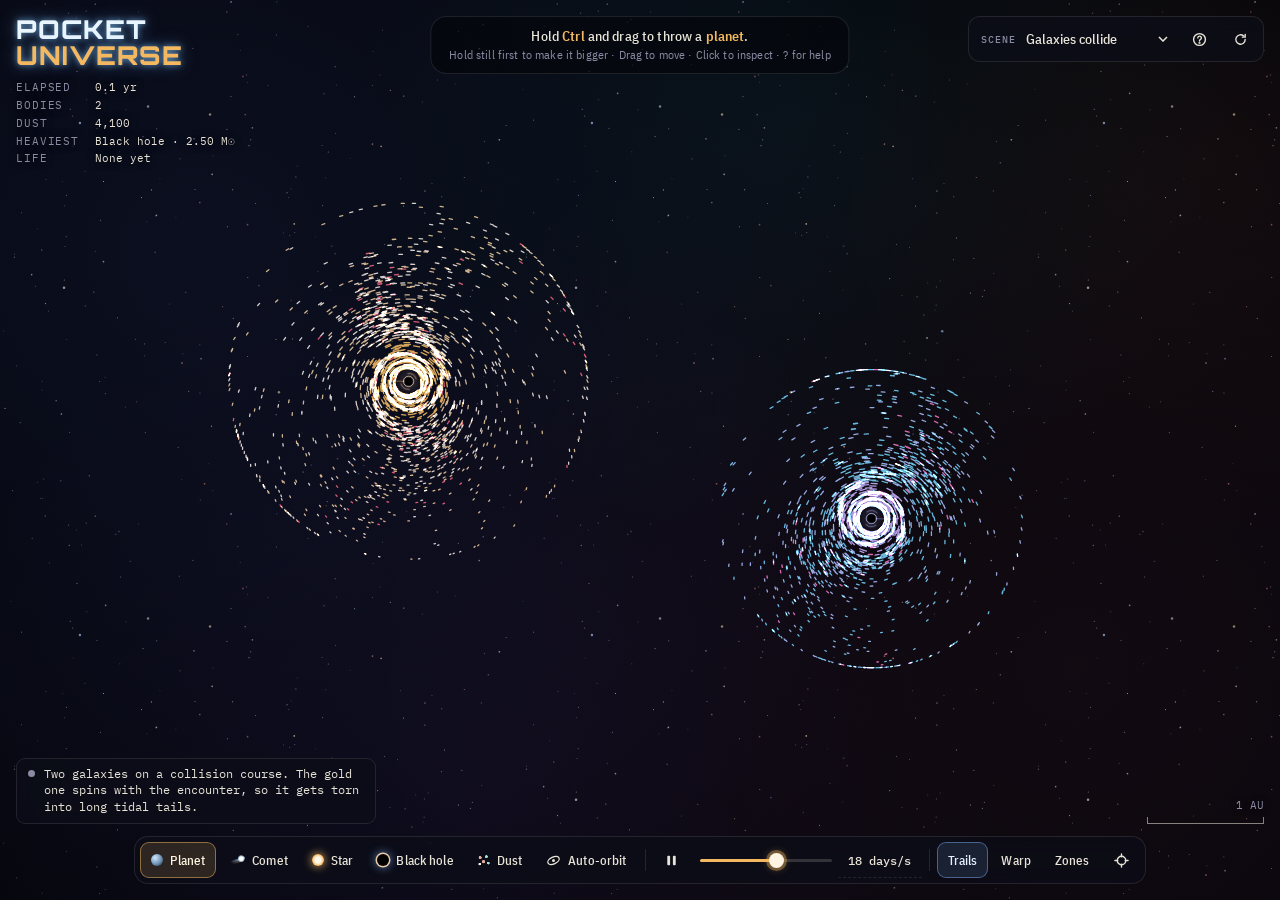
==== commit cddaaa98: "Add ?embed and ?scene= URL parameters for framing the game ?embed hides all UI and leaves just the r" ====
--- a/index.html
+++ b/index.html
@@ -1,5 +1,5 @@
 <!doctype html>
-<!-- Built from src/ by tools/build.py: edit src/, not this file. sha256:078fb651f214a12a -->
+<!-- Built from src/ by tools/build.py: edit src/, not this file. sha256:ef1b339bfc230bbf -->
 <!--
   Pocket Universe: a gravity sandbox for the browser.
   Copyright (c) 2026 Luke Bennie <lukebennie@gmail.com>. All rights reserved.
@@ -54,6 +54,9 @@
   display: block; cursor: grab; touch-action: none;
   -webkit-touch-callout: none;
 }
+
+/* ?embed: the simulation alone, framed inside another page */
+.embed .top, .embed .bottom, .embed #hint { display: none; }
 
 /* ---- top ---- */
 .top {
@@ -3033,7 +3036,7 @@
   window.__pu = {
     cam,
     get bodies() { return bodies; }, get aim() { return aim; }, get rate() { return rate; },
-    get simTime() { return simTime; }, get dust() { return T.n; },
+    get simTime() { return simTime; }, get scene() { return sceneKey; }, get dust() { return T.n; },
     get dustState() { return { n: T.n, x: T.x.subarray(0, T.n), y: T.y.subarray(0, T.n), vx: T.vx.subarray(0, T.n), vy: T.vy.subarray(0, T.n) }; },
     get flash() { return flash; }, get shake() { return shake; },
     get selected() { return selected; }, get follow() { return follow; },
@@ -3058,9 +3061,14 @@
   };
 }
 
+// ?embed shows the simulation alone, with no title, panels, dock or hint, for
+// framing it inside another page; ?scene=<key> picks the opening scene.
+const params = new URLSearchParams(location.search);
+if (params.has('embed')) document.documentElement.classList.add('embed');
+const firstScene = params.get('scene');
 resize();
 setRate(RATE_DEFAULT);
-loadScene('galaxies');
+loadScene(Object.hasOwn(SCENES, firstScene) ? firstScene : 'galaxies');
 updateHud();
 placeHint();
 addEventListener('resize', () => requestAnimationFrame(placeHint));
